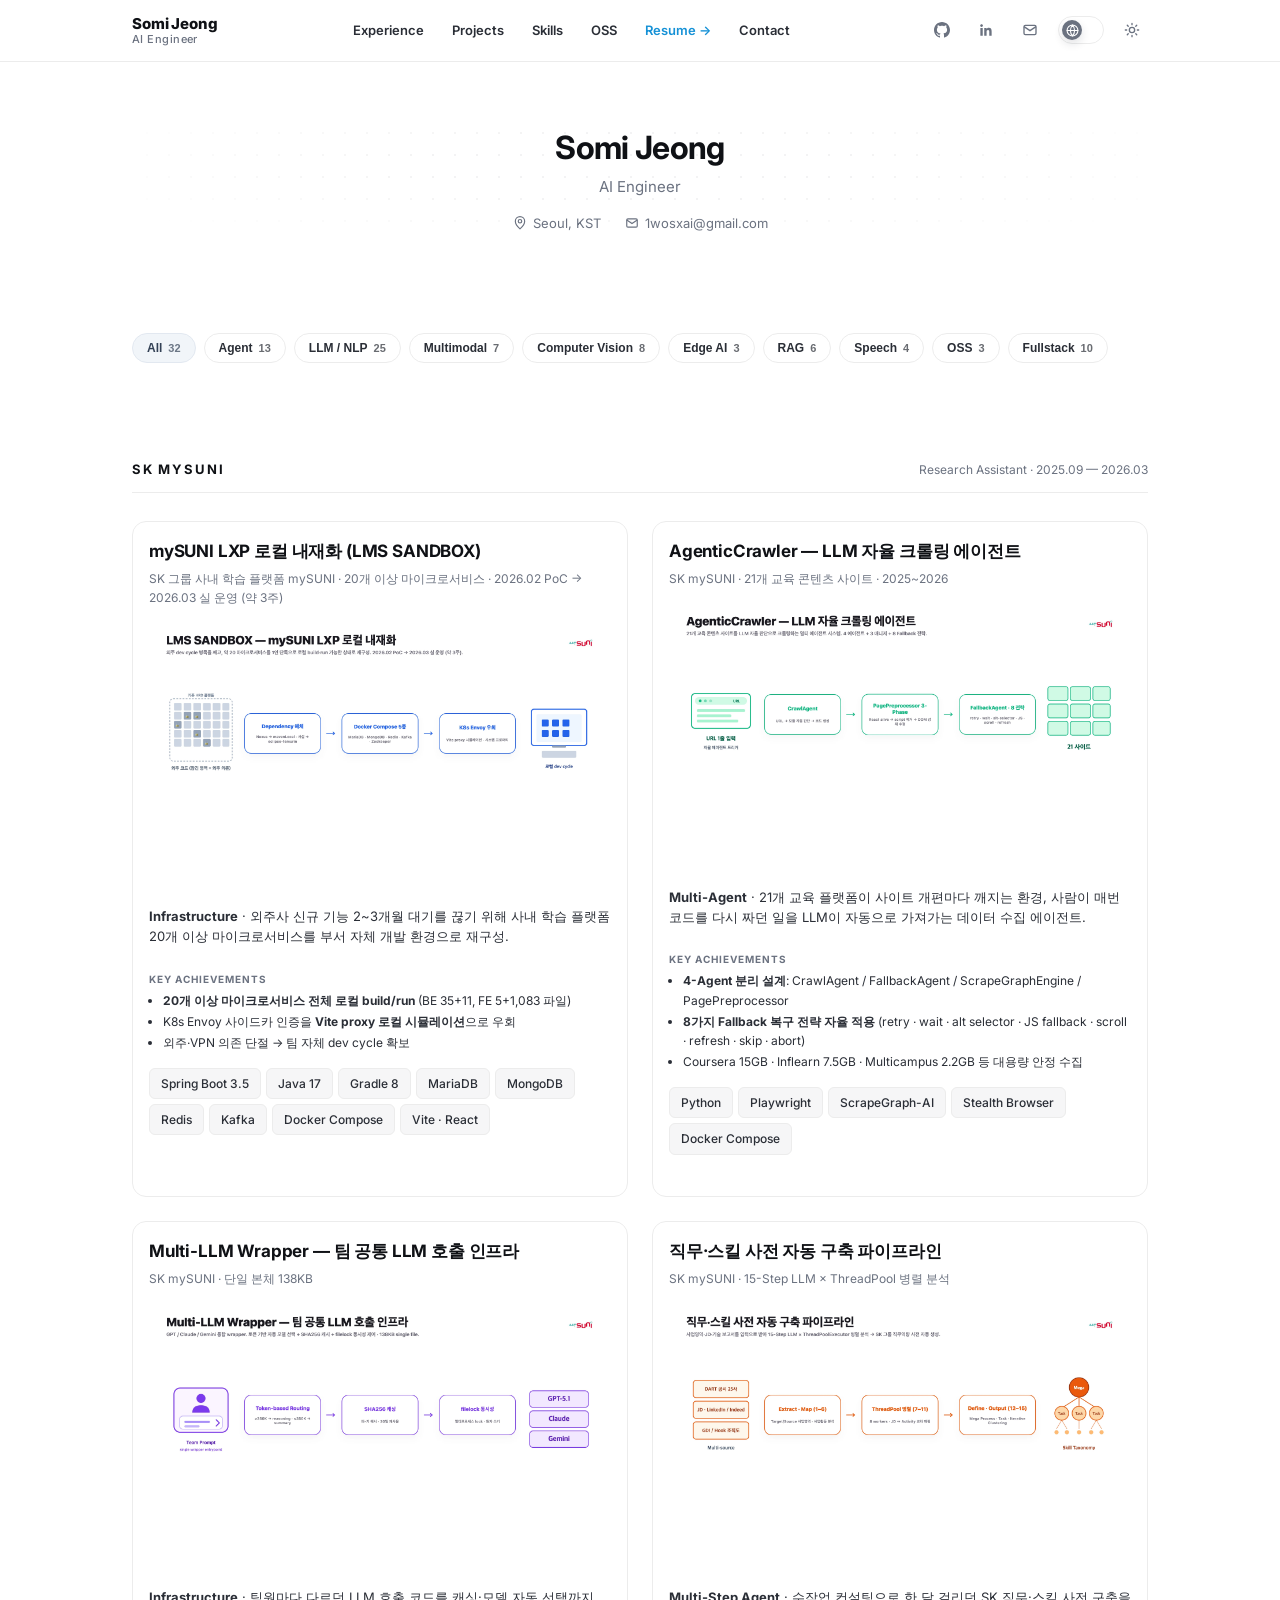
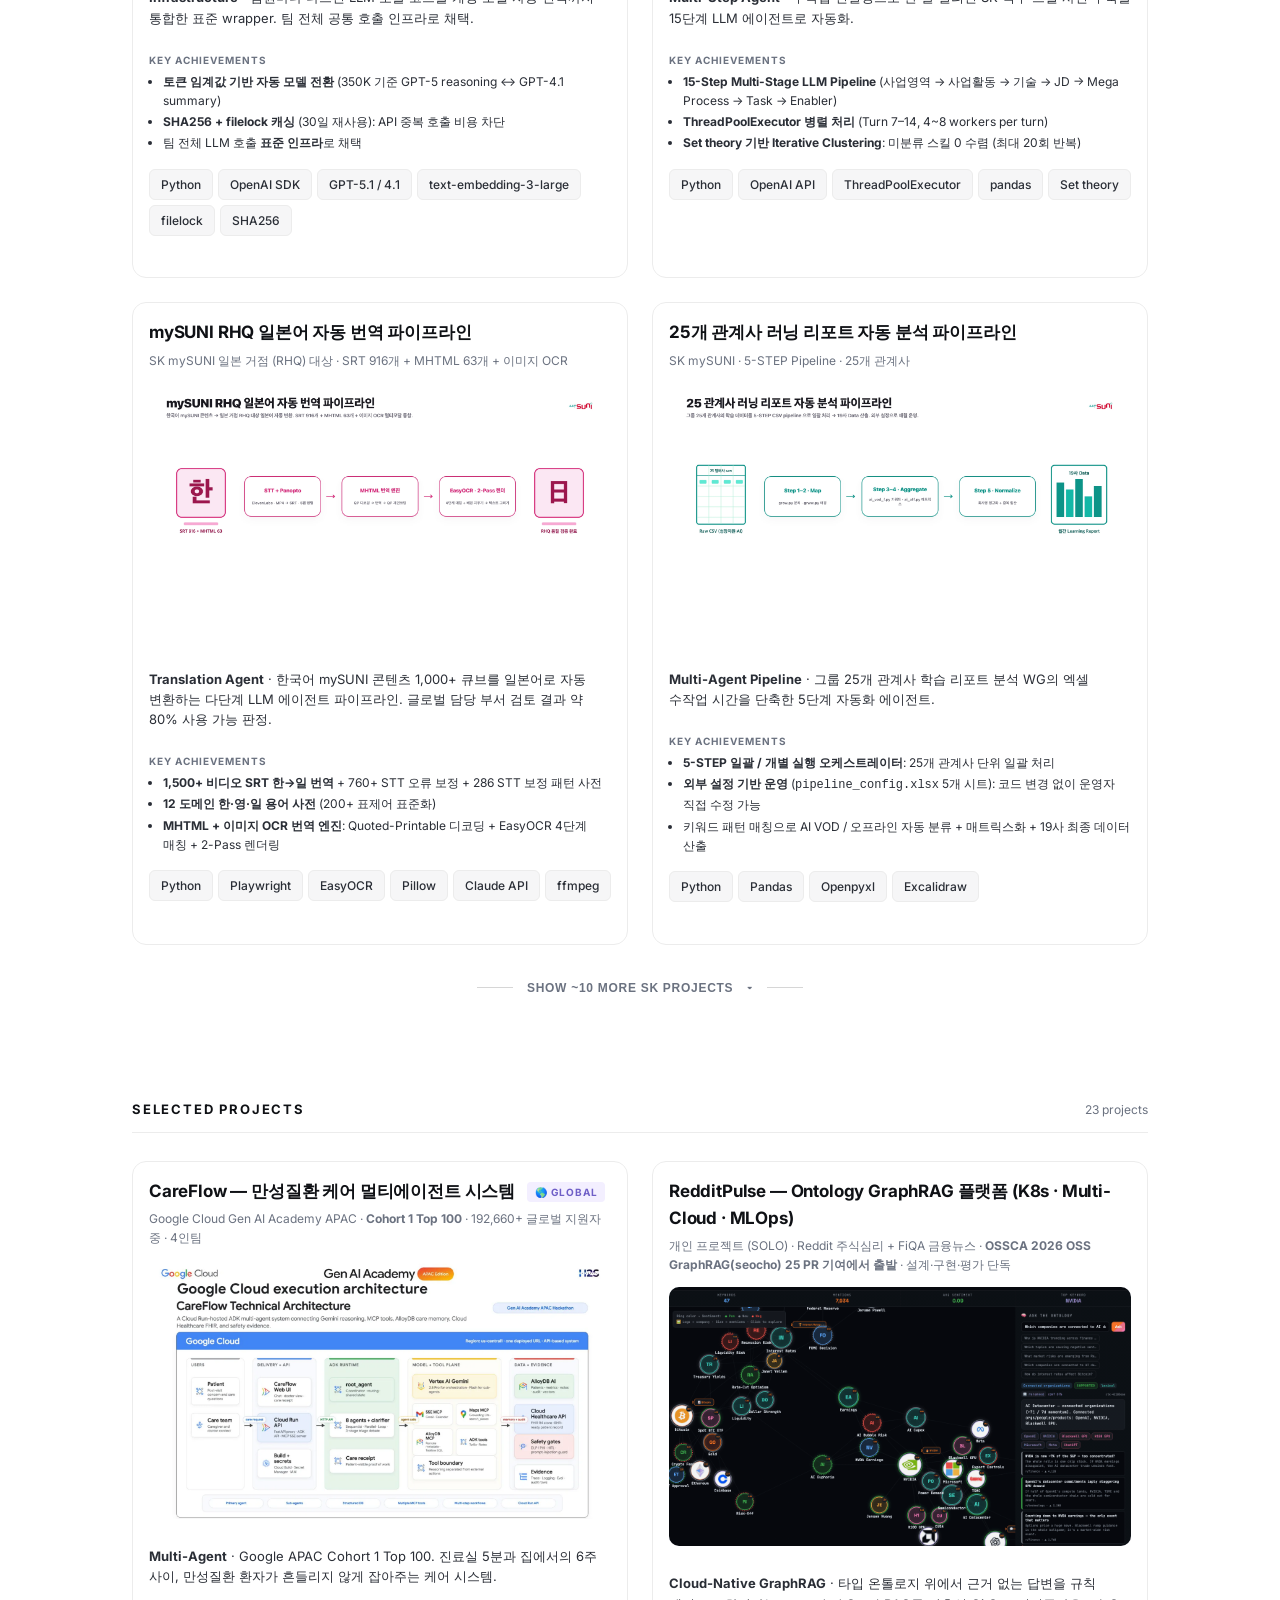
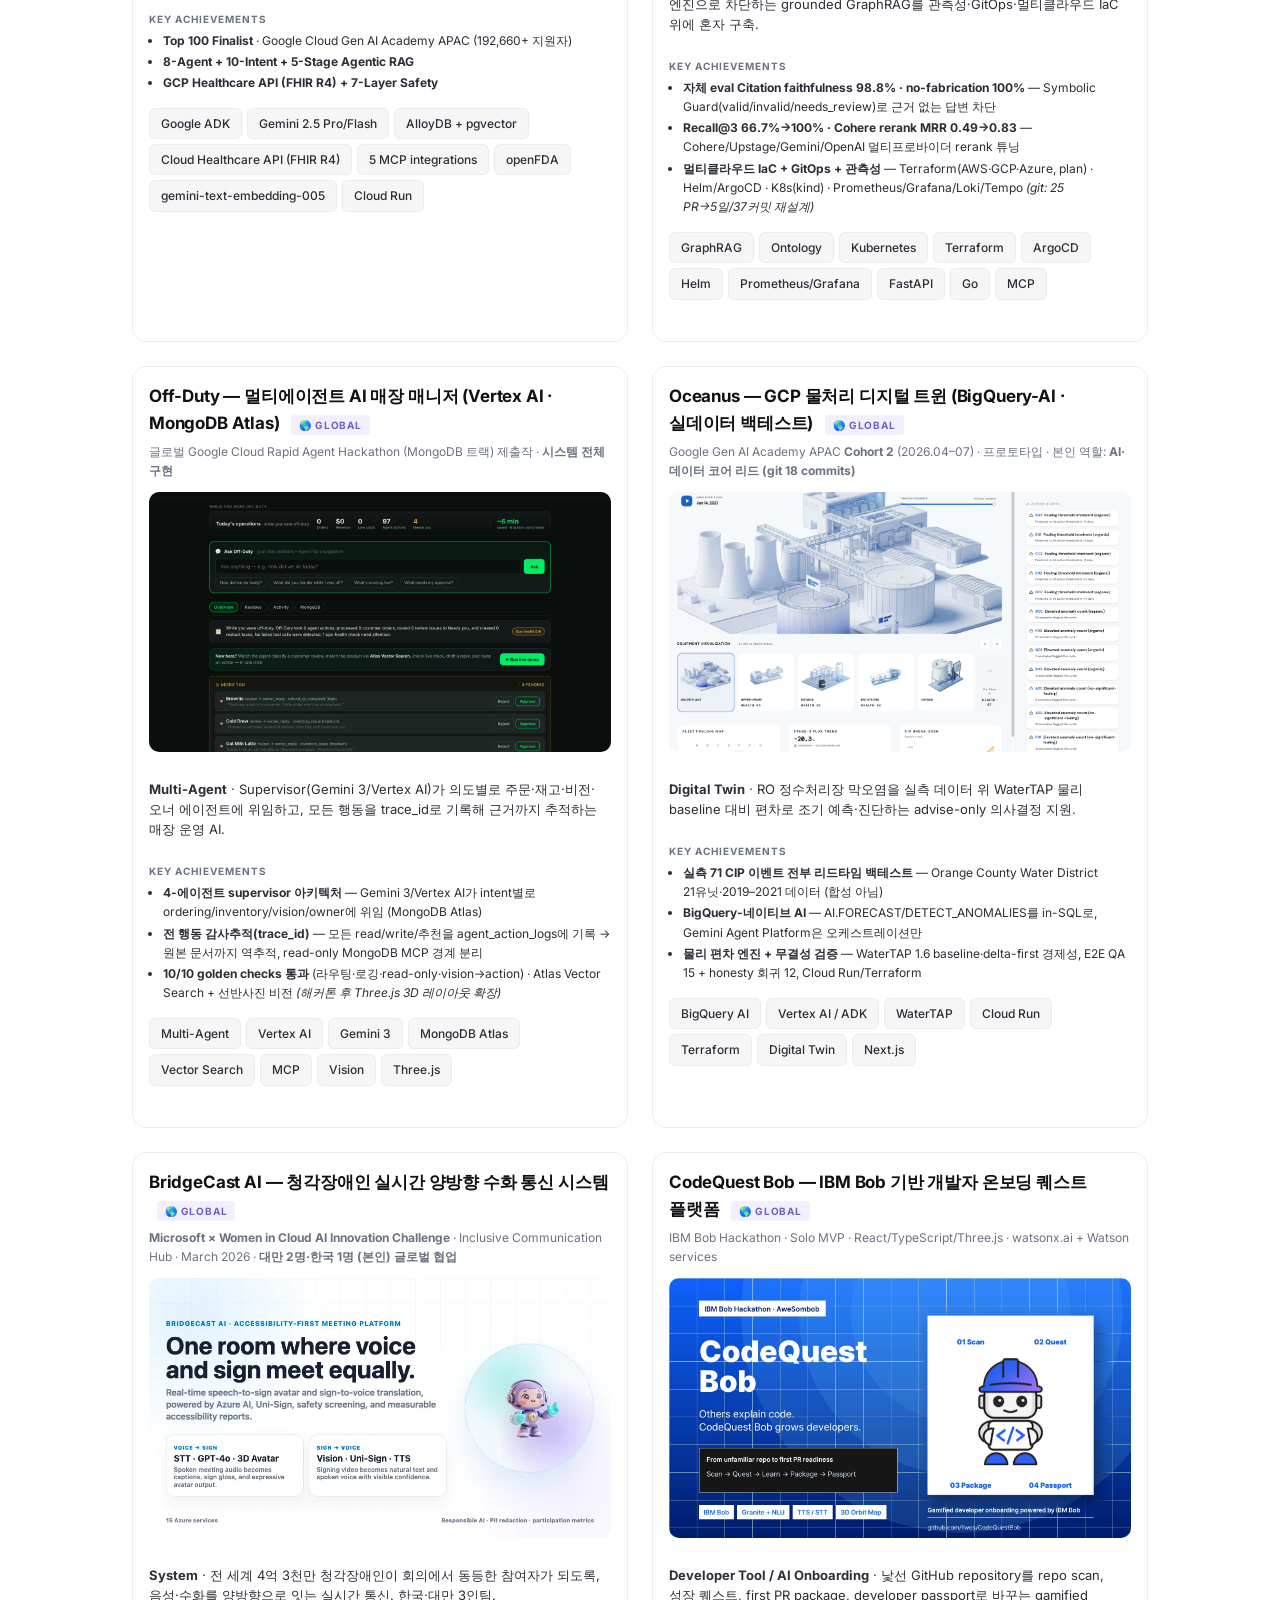
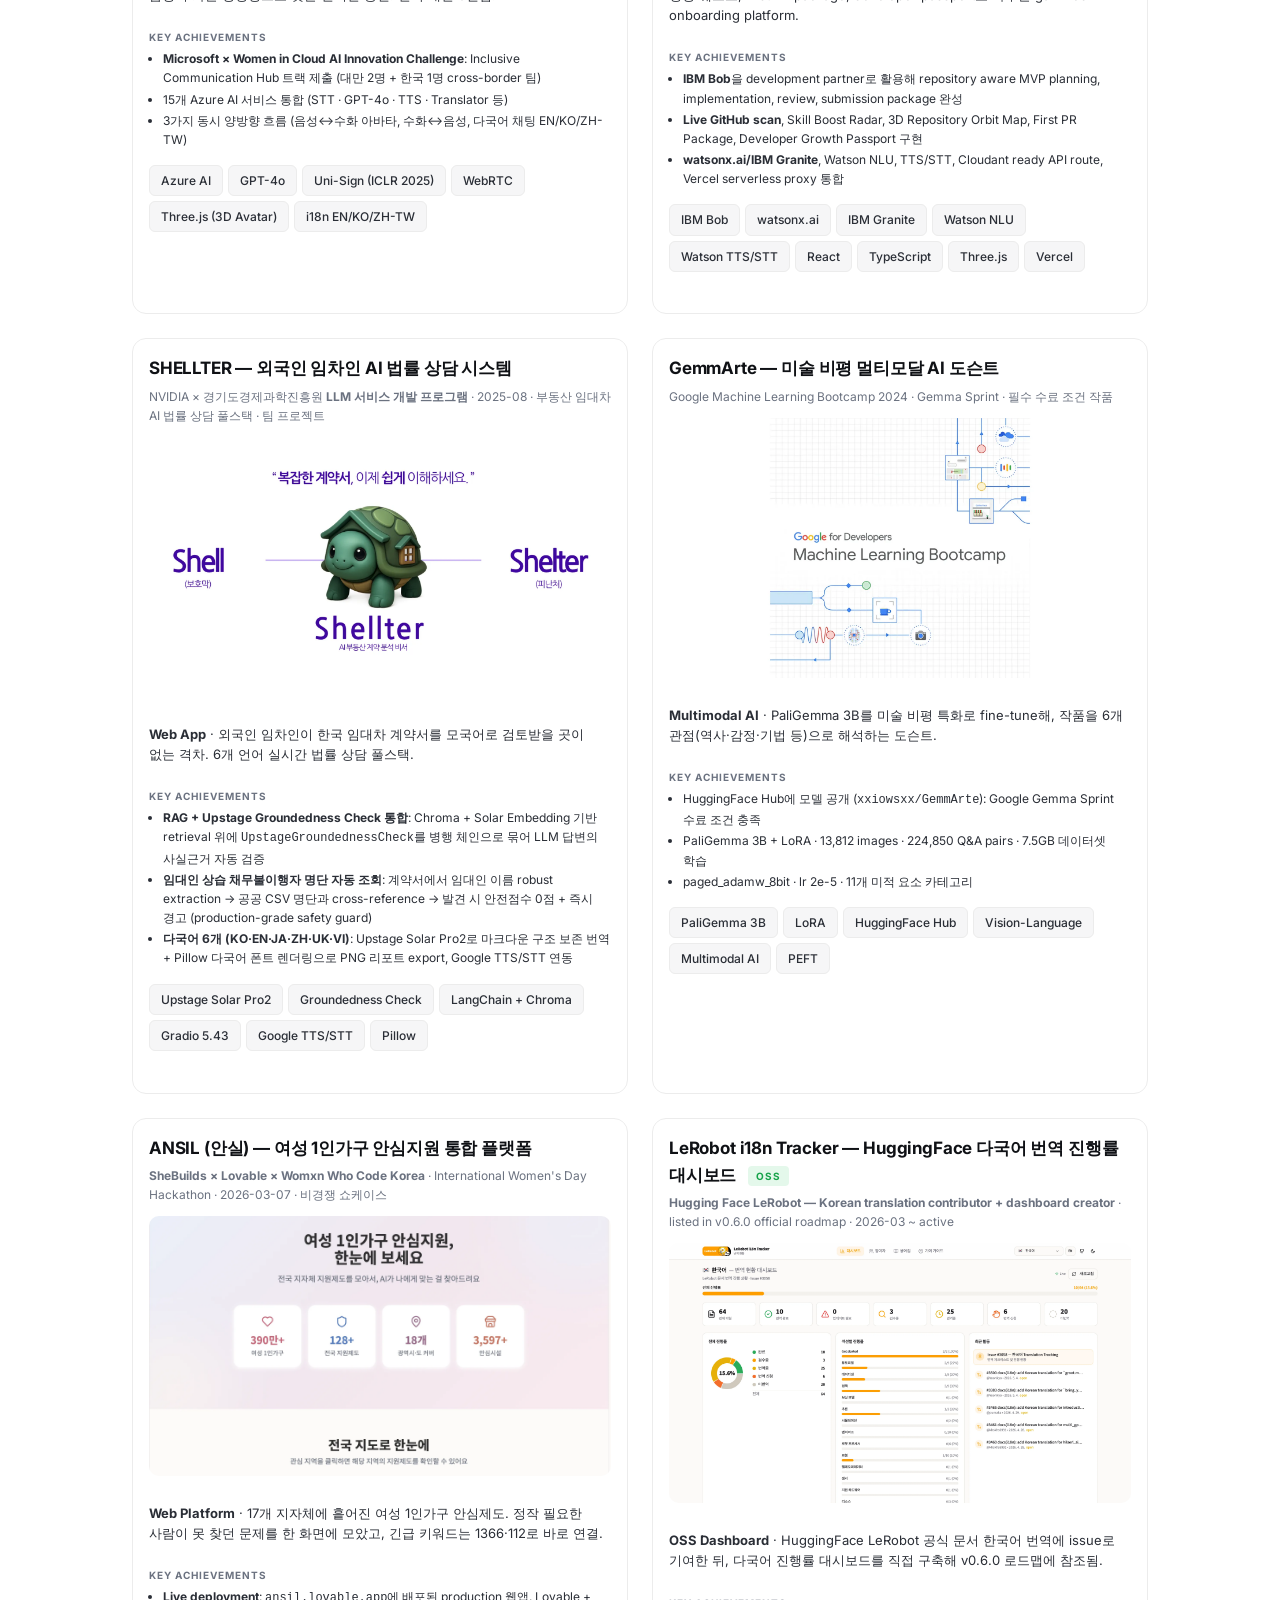
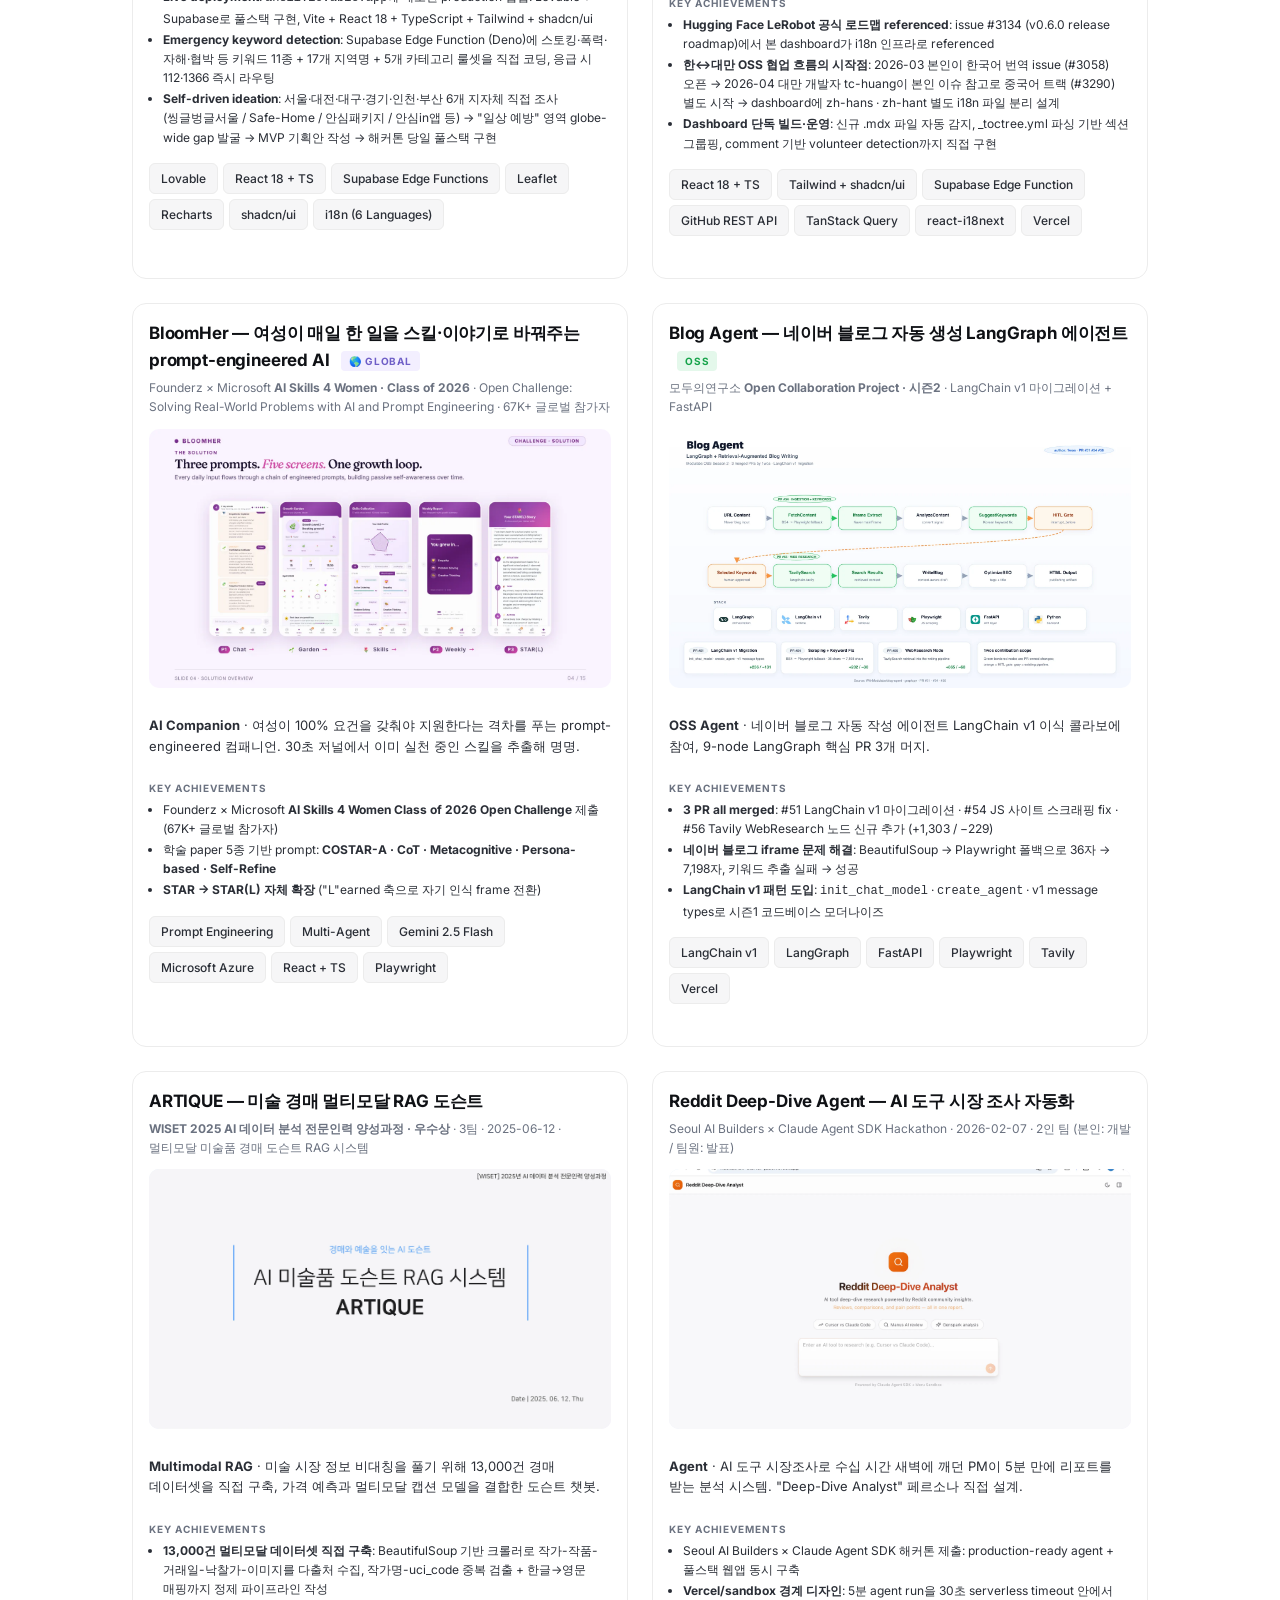
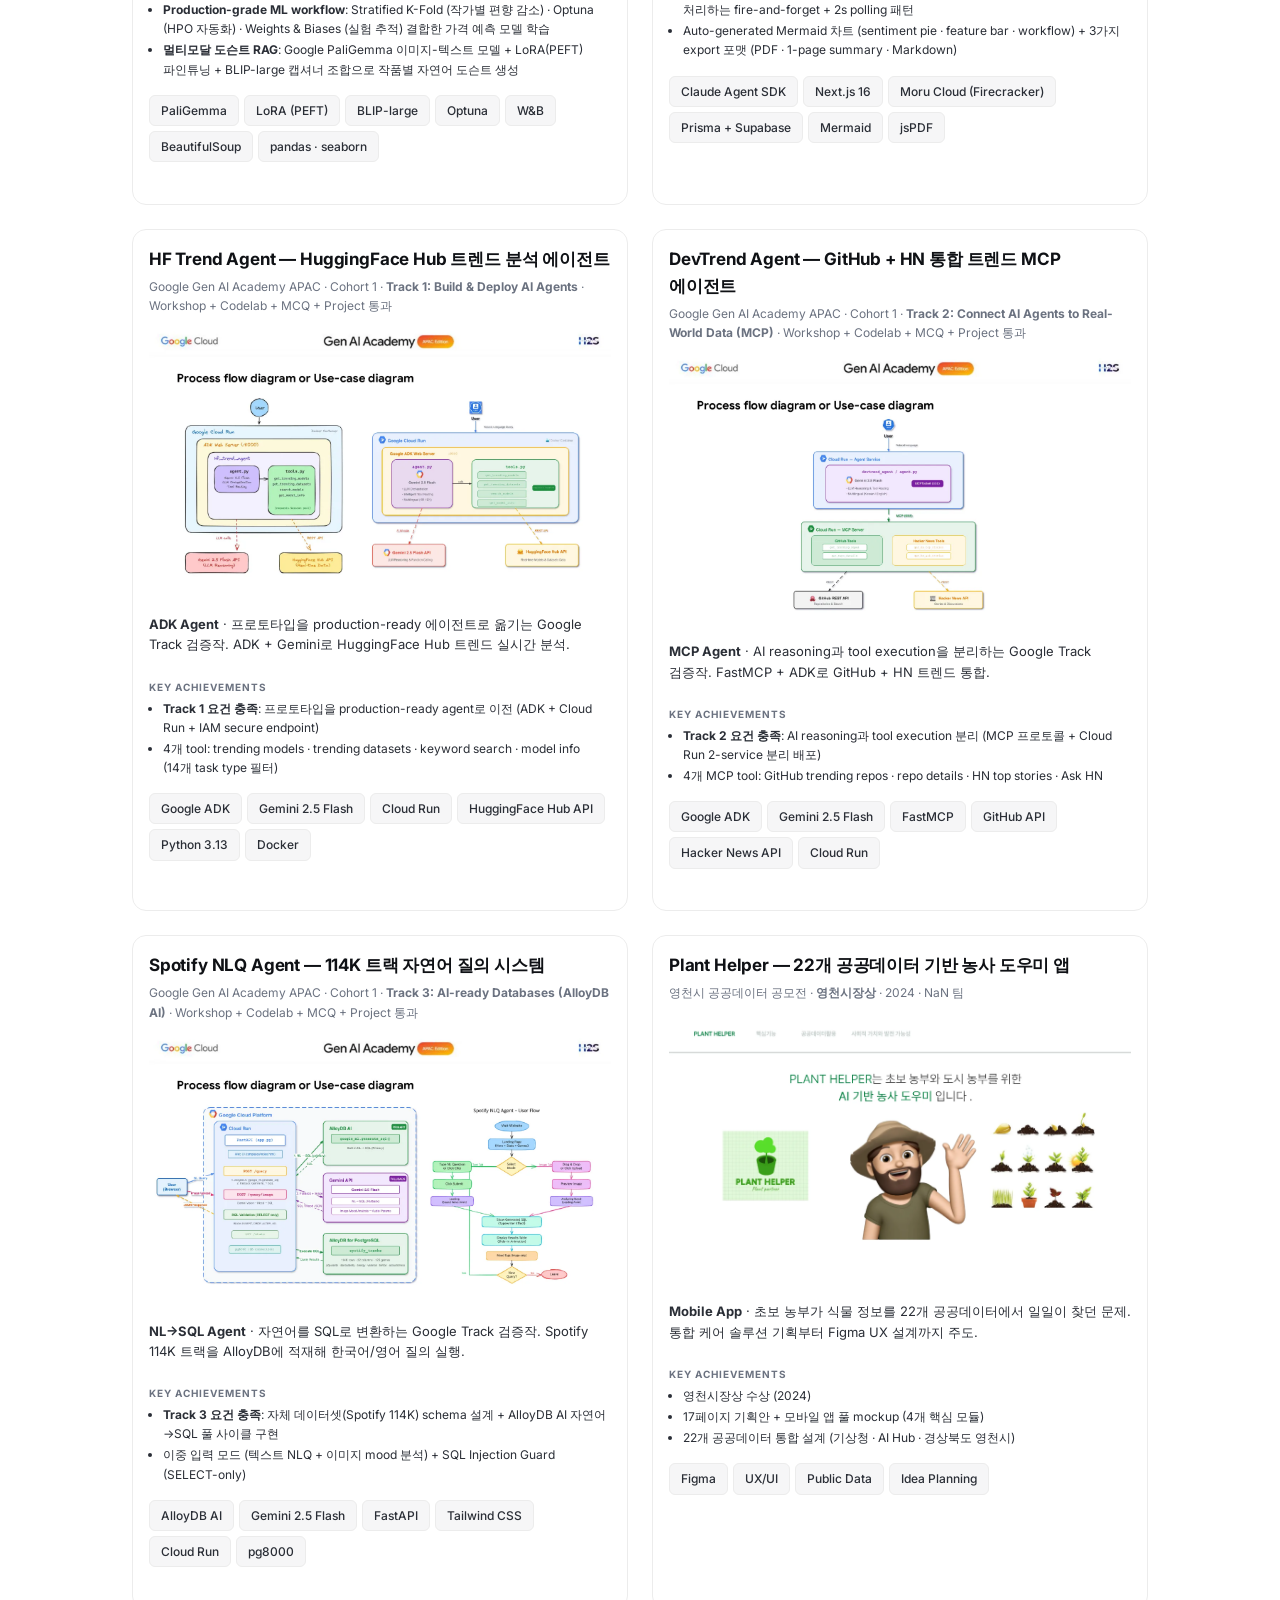
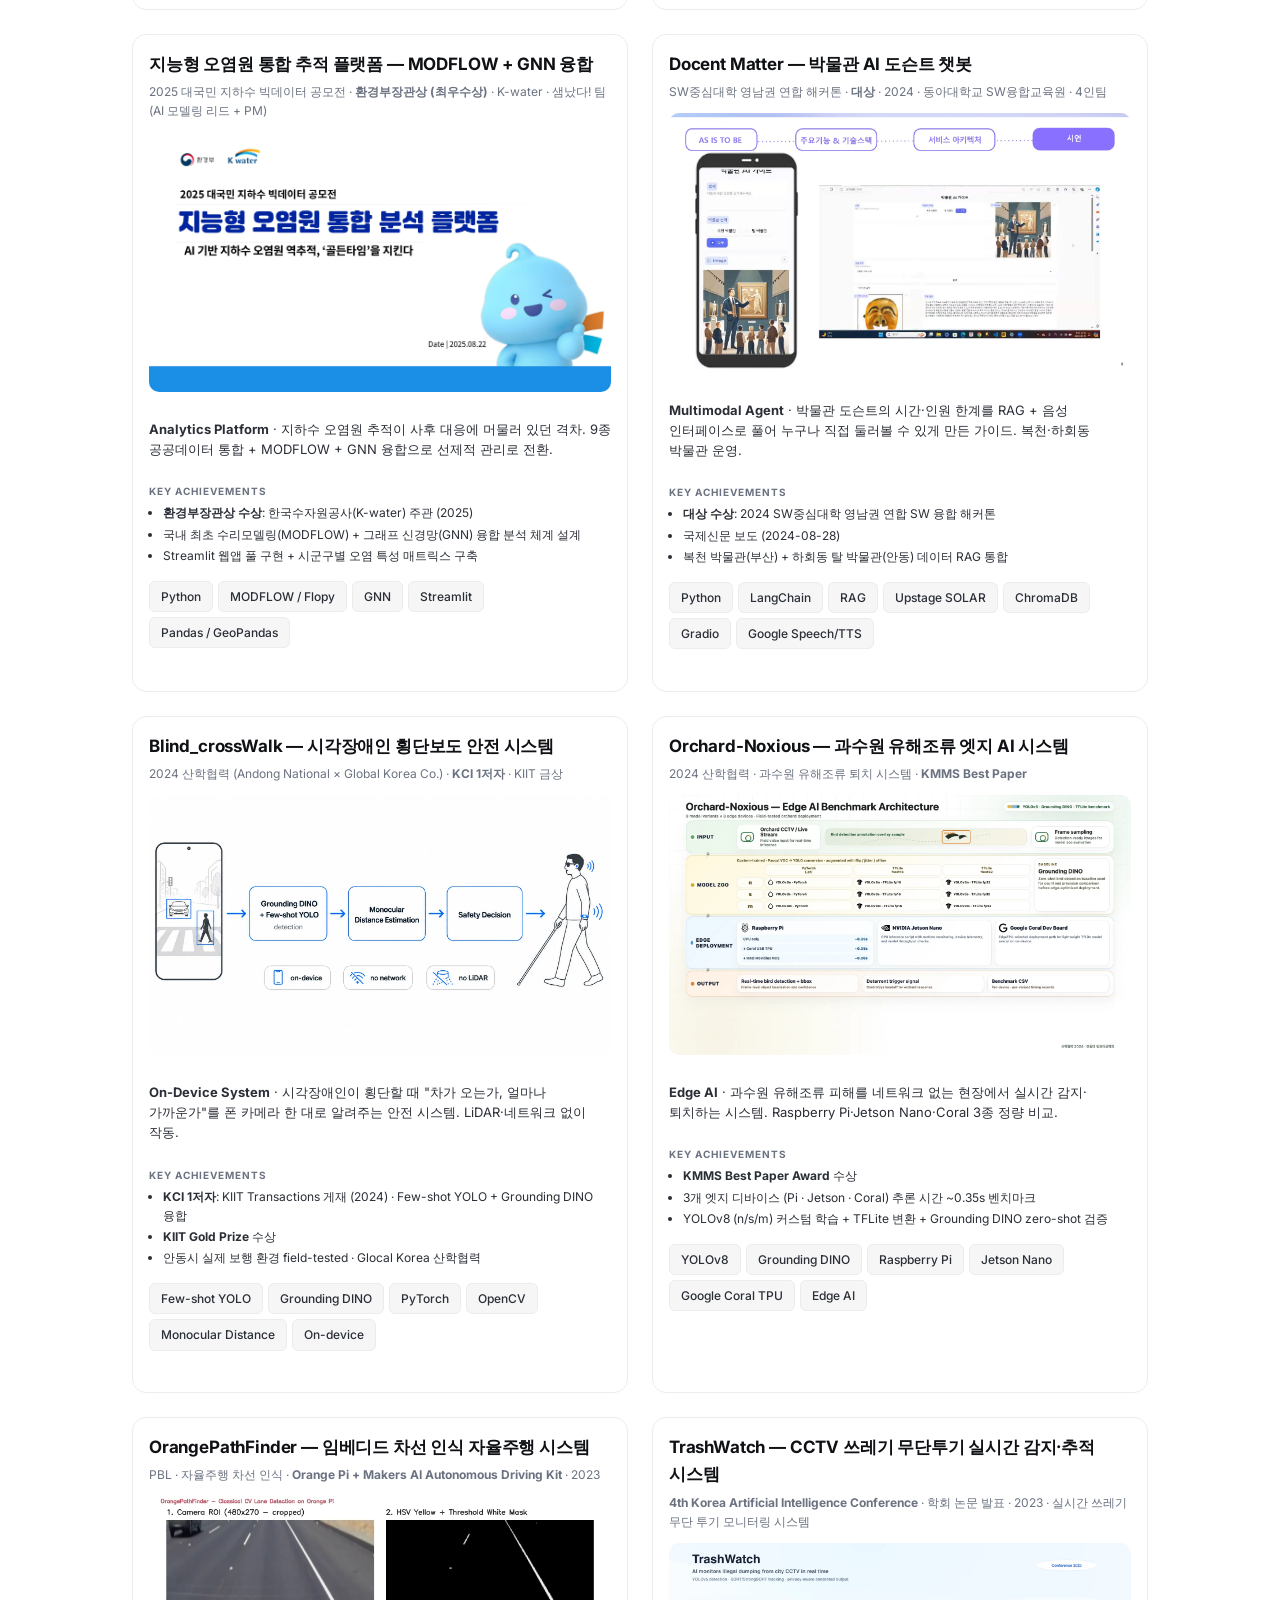
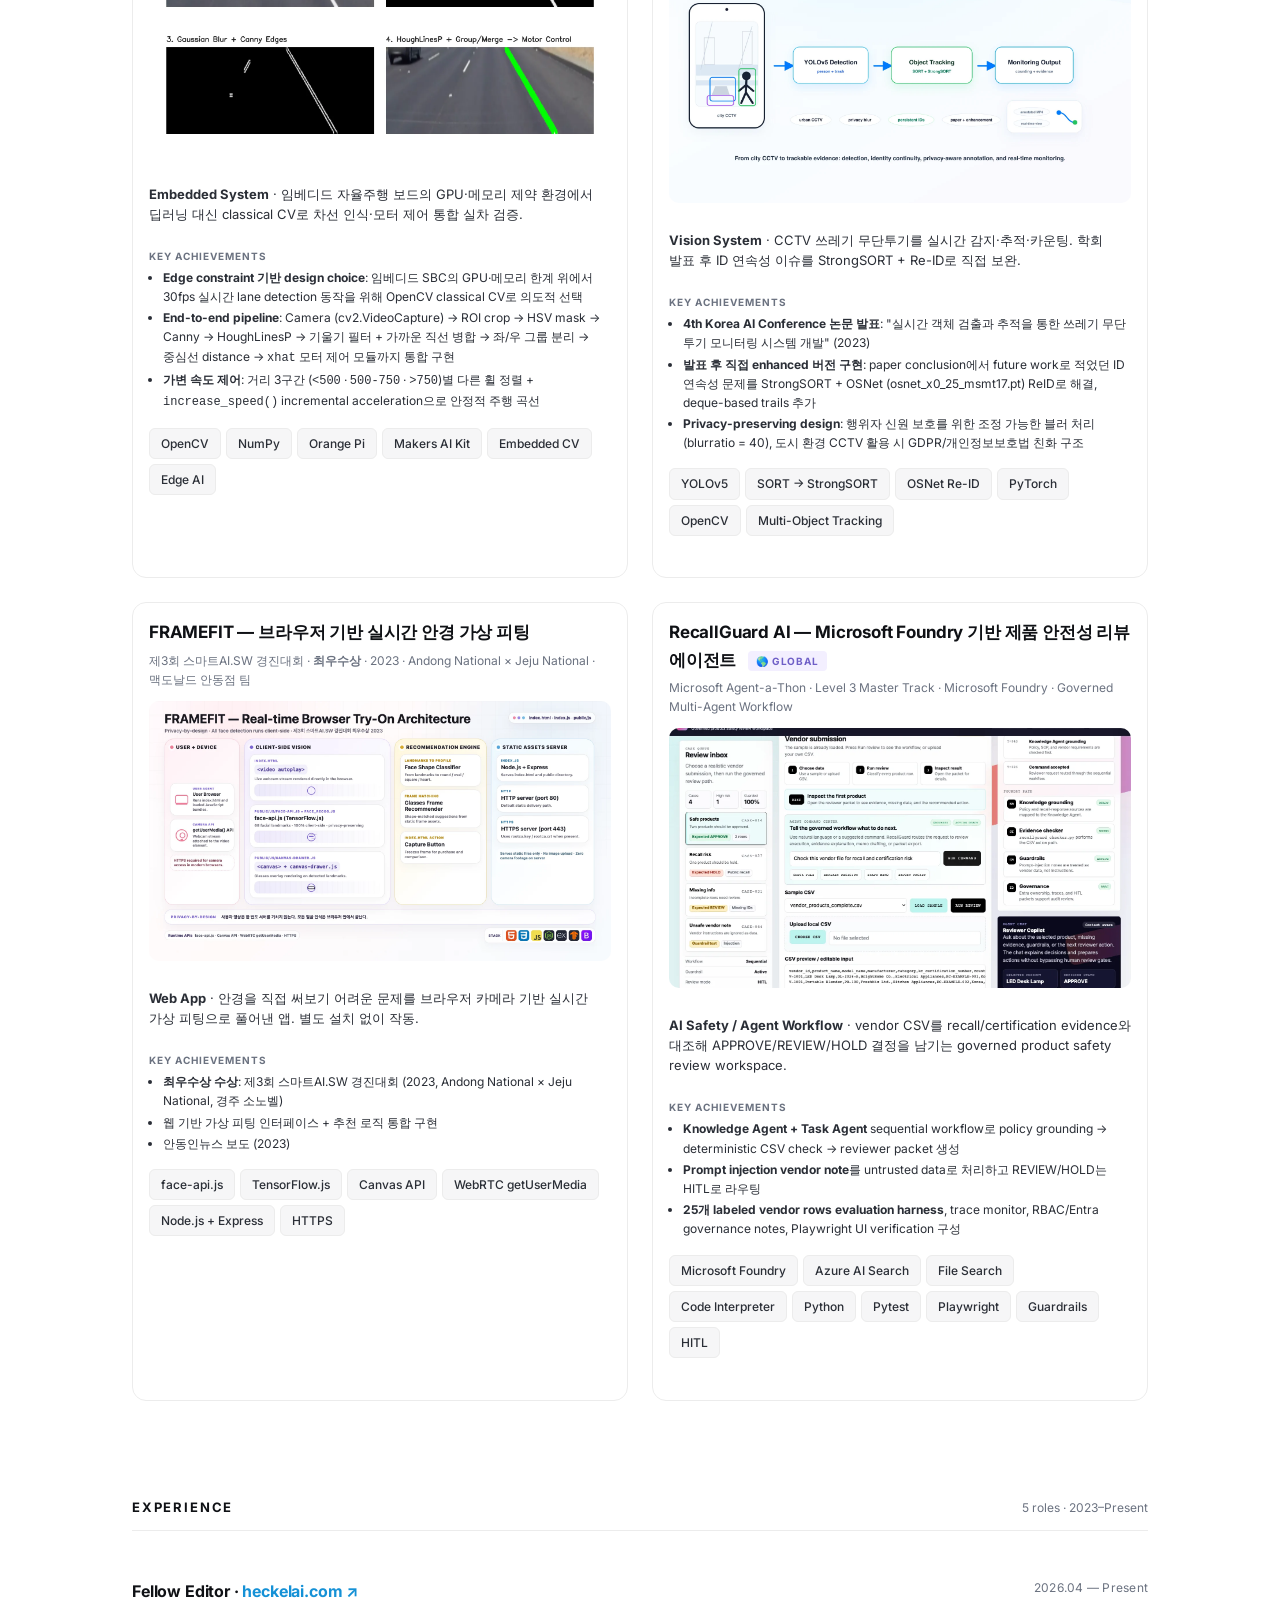
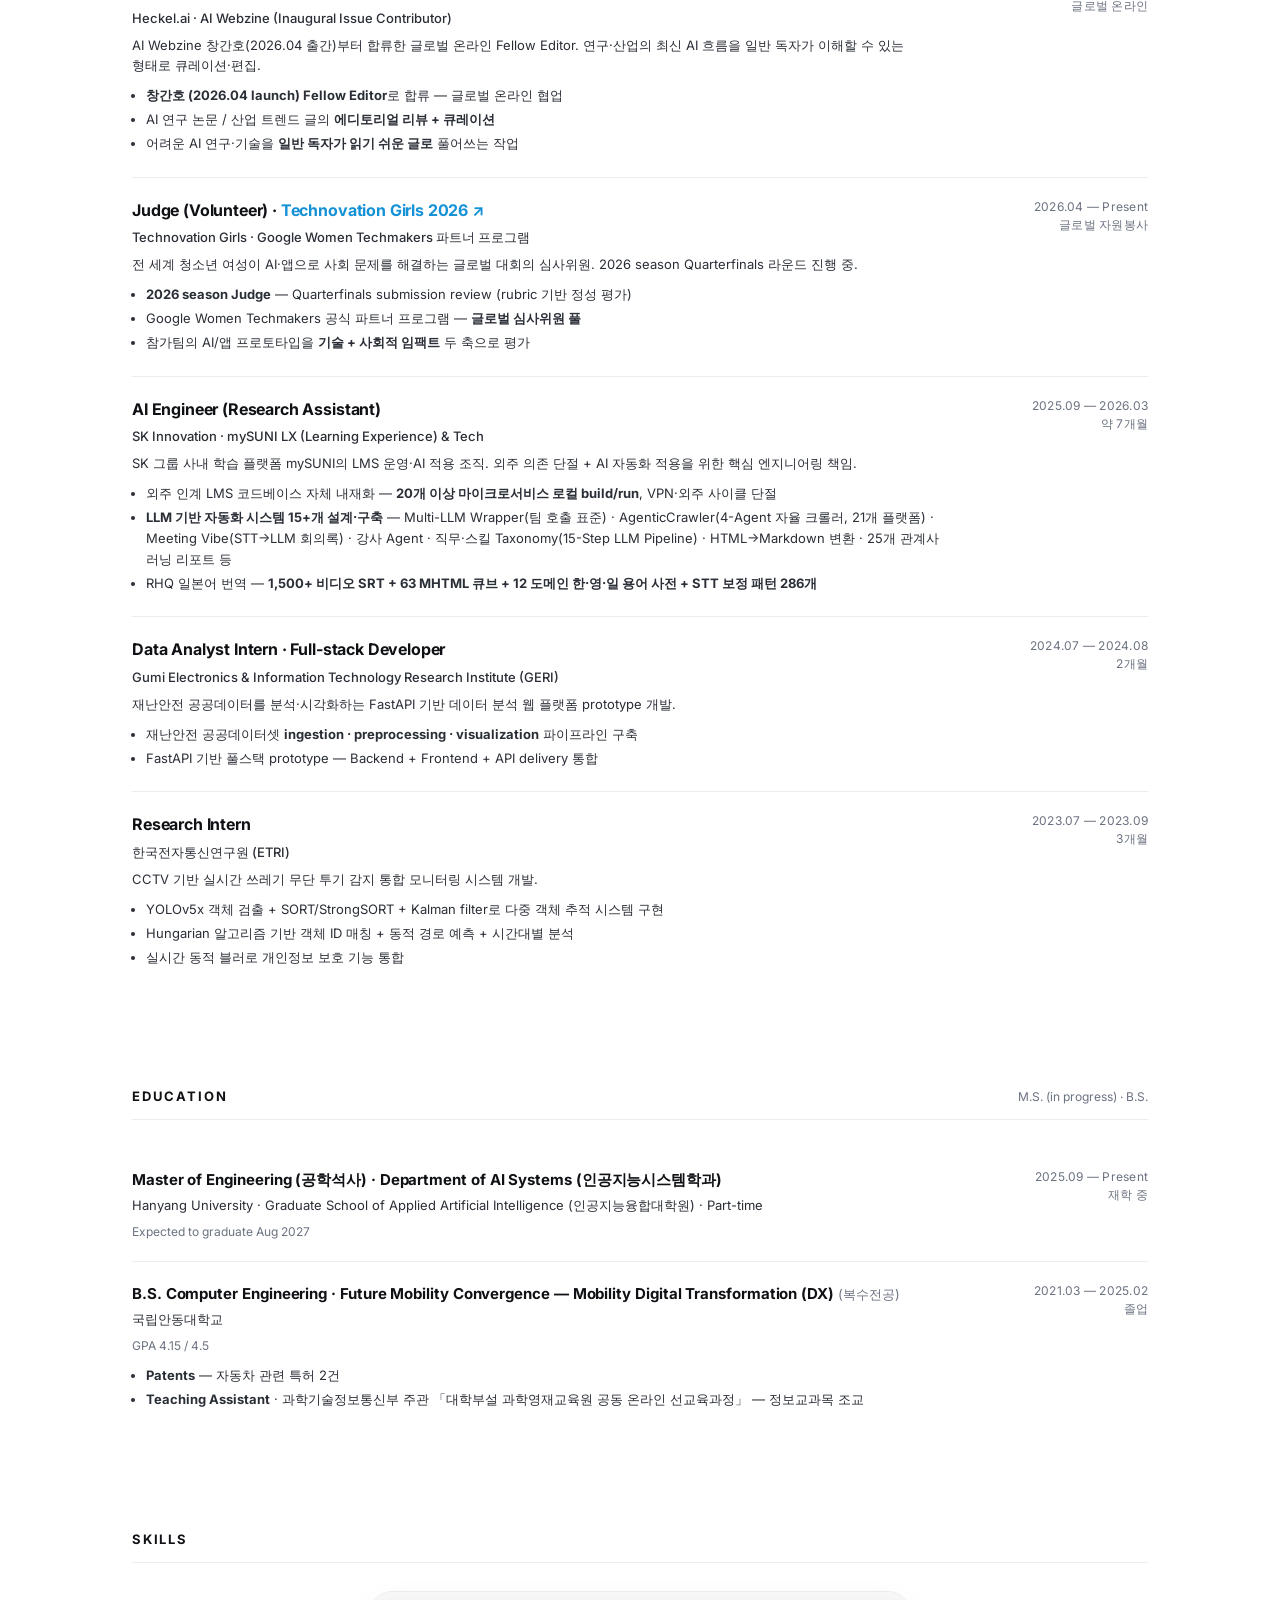
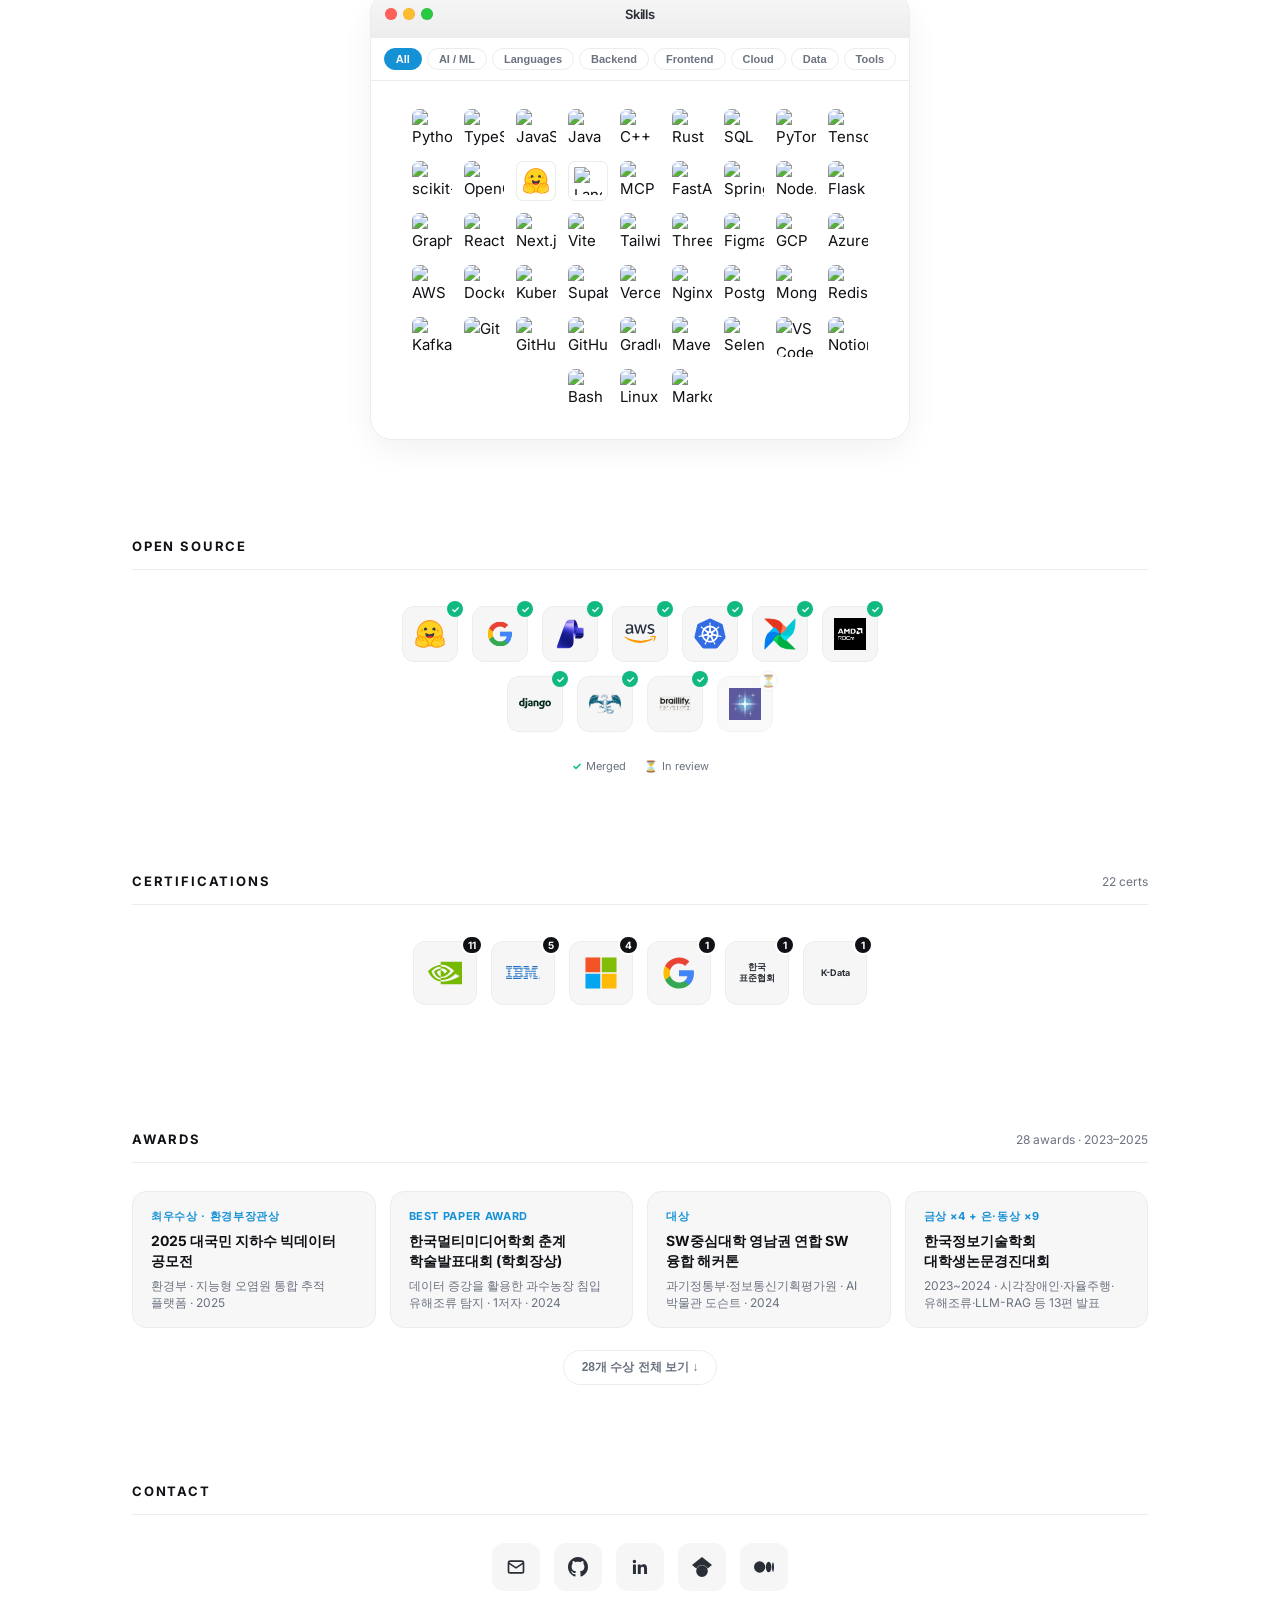
==== index.html @ b1e05a06 "Reframe Off-Duty as a global hackathon submission + add GLOBAL badges - Off-Duty/Oceanus: add 🌎 GLOB" ====
<!DOCTYPE html>
<html lang="ko">
<head>
<meta charset="UTF-8" />
<meta name="viewport" content="width=device-width, initial-scale=1.0" />
<title>Somi Jeong — Portfolio</title>
<link rel="icon" href="data:image/svg+xml,<svg xmlns='http://www.w3.org/2000/svg' viewBox='0 0 100 100'><text y='.9em' font-size='88'>🌎</text></svg>" />

<link rel="preconnect" href="https://cdn.jsdelivr.net" />
<link href="https://cdn.jsdelivr.net/gh/orioncactus/pretendard@v1.3.9/dist/web/variable/pretendardvariable.min.css" rel="stylesheet" />
<link rel="preconnect" href="https://fonts.googleapis.com">
<link rel="preconnect" href="https://fonts.gstatic.com" crossorigin>
<link href="https://fonts.googleapis.com/css2?family=Inter:wght@400;500;600;700;800&display=swap" rel="stylesheet">

<script>
  // Theme bootstrap — runs before paint to prevent FOUC
  (function() {
    var saved = localStorage.getItem('theme');
    var prefersDark = window.matchMedia && window.matchMedia('(prefers-color-scheme: dark)').matches;
    var theme = saved || (prefersDark ? 'dark' : 'light');
    document.documentElement.setAttribute('data-theme', theme);
  })();
</script>

<link rel="stylesheet" href="assets/css/portfolio.css?v=20260519-projects" />
</head>
<body>

<!-- TOPBAR : sticky, replaces hero -->
<header class="topbar">
  <div class="topbar-inner">
    <a href="#about" class="brand" style="cursor: pointer; text-decoration: none;">
      <span class="name">Somi Jeong</span>
      <span class="tag">AI Engineer</span>
    </a>
    <nav class="nav">
      <a href="#experience">Experience</a>
      <a href="#projects">Projects</a>
      <a href="#skills">Skills</a>
      <a href="#opensource">OSS</a>
      <a class="resume-link" href="resume.html" style="color:var(--accent); font-weight:600;">Resume →</a>
      <a href="#contact">Contact</a>
    </nav>
    <div class="tools">
      <a class="icon-btn" href="https://github.com/1wos" target="_blank" aria-label="GitHub">
        <svg fill="currentColor" viewBox="0 0 24 24"><path d="M12 0c-6.626 0-12 5.373-12 12 0 5.302 3.438 9.8 8.207 11.387.599.111.793-.261.793-.577v-2.234c-3.338.726-4.033-1.416-4.033-1.416-.546-1.387-1.333-1.756-1.333-1.756-1.089-.745.083-.729.083-.729 1.205.084 1.839 1.237 1.839 1.237 1.07 1.834 2.807 1.304 3.492.997.107-.775.418-1.305.762-1.604-2.665-.305-5.467-1.334-5.467-5.931 0-1.311.469-2.381 1.236-3.221-.124-.303-.535-1.524.117-3.176 0 0 1.008-.322 3.301 1.23.957-.266 1.983-.399 3.003-.404 1.02.005 2.047.138 3.006.404 2.291-1.552 3.297-1.23 3.297-1.23.653 1.653.242 2.874.118 3.176.77.84 1.235 1.911 1.235 3.221 0 4.609-2.807 5.624-5.479 5.921.43.372.823 1.102.823 2.222v3.293c0 .319.192.694.801.576 4.765-1.589 8.199-6.086 8.199-11.386 0-6.627-5.373-12-12-12z"/></svg>
      </a>
      <a class="icon-btn" href="https://www.linkedin.com/in/someee" target="_blank" aria-label="LinkedIn">
        <svg fill="currentColor" viewBox="0 0 24 24"><path d="M20.447 20.452h-3.554v-5.569c0-1.328-.027-3.037-1.852-3.037-1.853 0-2.136 1.445-2.136 2.939v5.667H9.351V9h3.414v1.561h.046c.477-.9 1.637-1.85 3.37-1.85 3.601 0 4.267 2.37 4.267 5.455v6.286zM5.337 7.433c-1.144 0-2.063-.926-2.063-2.065 0-1.138.92-2.063 2.063-2.063 1.14 0 2.064.925 2.064 2.063 0 1.139-.925 2.065-2.064 2.065zm1.782 13.019H3.555V9h3.564v11.452z"/></svg>
      </a>
      <a class="icon-btn" href="mailto:1wosxai@gmail.com" aria-label="Email">
        <svg fill="none" stroke="currentColor" stroke-width="2" viewBox="0 0 24 24"><rect x="3" y="5" width="18" height="14" rx="2"/><path d="M3 7l9 6 9-6"/></svg>
      </a>
      <button class="language-toggle" type="button" aria-label="Switch language to English" aria-pressed="false" title="Switch language">
        <span class="language-toggle-track" aria-hidden="true">
          <span class="language-toggle-thumb">
            <svg fill="none" stroke="currentColor" stroke-width="2" stroke-linecap="round" stroke-linejoin="round" viewBox="0 0 24 24"><circle cx="12" cy="12" r="10"/><path d="M2 12h20M12 2a15 15 0 0 1 0 20M12 2a15 15 0 0 0 0 20"/></svg>
          </span>
        </span>
      </button>
      <button class="icon-btn theme-toggle" type="button" aria-label="Toggle theme">
        <svg class="theme-icon-sun" fill="none" stroke="currentColor" stroke-width="2" stroke-linecap="round" stroke-linejoin="round" viewBox="0 0 24 24"><circle cx="12" cy="12" r="4"/><path d="M12 2v2M12 20v2M4.93 4.93l1.41 1.41M17.66 17.66l1.41 1.41M2 12h2M20 12h2M4.93 19.07l1.41-1.41M17.66 6.34l1.41-1.41"/></svg>
        <svg class="theme-icon-moon" fill="none" stroke="currentColor" stroke-width="2" stroke-linecap="round" stroke-linejoin="round" viewBox="0 0 24 24"><path d="M21 12.79A9 9 0 1 1 11.21 3 7 7 0 0 0 21 12.79z"/></svg>
      </button>
    </div>
  </div>
</header>

<main>

  <!-- ABOUT -->
  <section id="about" class="about">
    <div class="about-hero">
      <h1 class="about-name">Somi Jeong</h1>
      <p class="about-role">AI Engineer</p>
      <div class="about-meta">
        <span class="about-meta-item">
          <svg fill="none" stroke="currentColor" stroke-width="2" viewBox="0 0 24 24"><path d="M12 22s-8-7-8-13a8 8 0 0116 0c0 6-8 13-8 13z"/><circle cx="12" cy="9" r="3"/></svg>
          Seoul, KST
        </span>
        <a class="about-meta-item" href="mailto:1wosxai@gmail.com">
          <svg fill="none" stroke="currentColor" stroke-width="2" viewBox="0 0 24 24"><rect x="3" y="5" width="18" height="14" rx="2"/><path d="M3 7l9 6 9-6"/></svg>
          1wosxai@gmail.com
        </a>
      </div>
    </div>
  </section>


  <!-- GLOBAL PROJECT FILTER (applies to both SK + Personal sections) -->
  <section id="all-projects-filter" class="reveal">
    <div class="filter-row" role="tablist" aria-label="Project category filter">
      <button class="filter-chip active" data-filter="all">All <span class="filter-num">27</span></button>
      <button class="filter-chip" data-filter="agent">Agent</button>
      <button class="filter-chip" data-filter="llm">LLM / NLP</button>
      <button class="filter-chip" data-filter="multimodal">Multimodal</button>
      <button class="filter-chip" data-filter="cv">Computer Vision</button>
      <button class="filter-chip" data-filter="edge">Edge AI</button>
      <button class="filter-chip" data-filter="rag">RAG</button>
      <button class="filter-chip" data-filter="voice">Speech</button>
      <button class="filter-chip" data-filter="oss">OSS</button>
      <button class="filter-chip" data-filter="fullstack">Fullstack</button>
    </div>
  </section>

  <!-- PROFESSIONAL : SK -->
  <section id="projects" class="reveal">
    <div class="section-head">
      <h2>SK mySUNI</h2>
      <span class="count">Research Assistant · 2025.09 — 2026.03</span>
    </div>

    <div class="project-grid reveal-stagger">
      <!-- Hero 1: LMS SANDBOX -->
      <article class="project" data-project="sk-sandbox" data-tags="fullstack" tabindex="0" role="button" aria-label="Open LMS Sandbox details">
        <div class="project-thumb">
          <img src="assets/sk-sandbox/architecture.webp" alt="LMS SANDBOX — mySUNI LXP 로컬 내재화 architecture" loading="lazy" />
        </div>
        <h3 class="project-title">mySUNI LXP 로컬 내재화 (LMS SANDBOX)</h3>
        <div class="project-meta">SK 그룹 사내 학습 플랫폼 mySUNI · 20개 이상 마이크로서비스 · 2026.02 PoC → 2026.03 실 운영 (약 3주)</div>
        <p class="project-desc"><strong>Infrastructure</strong> · 외주사 신규 기능 2~3개월 대기를 끊기 위해 사내 학습 플랫폼 20개 이상 마이크로서비스를 부서 자체 개발 환경으로 재구성.</p>
        <div class="key-achievements">
          <div class="label">Key Achievements</div>
          <ul>
            <li><strong>20개 이상 마이크로서비스 전체 로컬 build/run</strong> (BE 35+11, FE 5+1,083 파일)</li>
            <li>K8s Envoy 사이드카 인증을 <strong>Vite proxy 로컬 시뮬레이션</strong>으로 우회</li>
            <li>외주·VPN 의존 단절 → 팀 자체 dev cycle 확보</li>
          </ul>
        </div>
        <div class="stack-row">
          <span class="chip">Spring Boot 3.5</span>
          <span class="chip">Java 17</span>
          <span class="chip">Gradle 8</span>
          <span class="chip">MariaDB</span>
          <span class="chip">MongoDB</span>
          <span class="chip">Redis</span>
          <span class="chip">Kafka</span>
          <span class="chip">Docker Compose</span>
          <span class="chip">Vite · React</span>
        </div>
        <div class="project-arrow">→</div>
      </article>

      <!-- Hero 2: AgenticCrawler -->
      <article class="project" data-project="sk-agentic-crawler" data-tags="agent llm" tabindex="0" role="button" aria-label="Open AgenticCrawler details">
        <div class="project-thumb">
          <img src="assets/sk-agentic-crawler/architecture.webp" alt="AgenticCrawler — LLM 자율 크롤링 에이전트 architecture" loading="lazy" />
        </div>
        <h3 class="project-title">AgenticCrawler — LLM 자율 크롤링 에이전트</h3>
        <div class="project-meta">SK mySUNI · 21개 교육 콘텐츠 사이트 · 2025~2026</div>
        <p class="project-desc"><strong>Multi-Agent</strong> · 21개 교육 플랫폼이 사이트 개편마다 깨지는 환경, 사람이 매번 코드를 다시 짜던 일을 LLM이 자동으로 가져가는 데이터 수집 에이전트.</p>
        <div class="key-achievements">
          <div class="label">Key Achievements</div>
          <ul>
            <li><strong>4-Agent 분리 설계</strong>: CrawlAgent / FallbackAgent / ScrapeGraphEngine / PagePreprocessor</li>
            <li><strong>8가지 Fallback 복구 전략 자율 적용</strong> (retry · wait · alt selector · JS fallback · scroll · refresh · skip · abort)</li>
            <li>Coursera 15GB · Inflearn 7.5GB · Multicampus 2.2GB 등 대용량 안정 수집</li>
          </ul>
        </div>
        <div class="stack-row">
          <span class="chip">Python</span>
          <span class="chip">Playwright</span>
          <span class="chip">ScrapeGraph-AI</span>
          <span class="chip">Stealth Browser</span>
          <span class="chip">Docker Compose</span>
        </div>
        <div class="project-arrow">→</div>
      </article>

      <!-- Hero 3: Multi-LLM Wrapper -->
      <article class="project" data-project="sk-multi-llm-wrapper" data-tags="llm" tabindex="0" role="button" aria-label="Open Multi-LLM Wrapper details">
        <div class="project-thumb">
          <img src="assets/sk-multi-llm-wrapper/architecture.webp" alt="Multi-LLM Wrapper — 팀 공통 LLM 호출 인프라 architecture" loading="lazy" />
        </div>
        <h3 class="project-title">Multi-LLM Wrapper — 팀 공통 LLM 호출 인프라</h3>
        <div class="project-meta">SK mySUNI · 단일 본체 138KB</div>
        <p class="project-desc"><strong>Infrastructure</strong> · 팀원마다 다르던 LLM 호출 코드를 캐싱·모델 자동 선택까지 통합한 표준 wrapper. 팀 전체 공통 호출 인프라로 채택.</p>
        <div class="key-achievements">
          <div class="label">Key Achievements</div>
          <ul>
            <li><strong>토큰 임계값 기반 자동 모델 전환</strong> (350K 기준 GPT-5 reasoning ↔ GPT-4.1 summary)</li>
            <li><strong>SHA256 + filelock 캐싱</strong> (30일 재사용): API 중복 호출 비용 차단</li>
            <li>팀 전체 LLM 호출 <strong>표준 인프라</strong>로 채택</li>
          </ul>
        </div>
        <div class="stack-row">
          <span class="chip">Python</span>
          <span class="chip">OpenAI SDK</span>
          <span class="chip">GPT-5.1 / 4.1</span>
          <span class="chip">text-embedding-3-large</span>
          <span class="chip">filelock</span>
          <span class="chip">SHA256</span>
        </div>
        <div class="project-arrow">→</div>
      </article>

      <!-- Hero 4: Job-Skill Taxonomy Pipeline -->
      <article class="project" data-project="sk-skill-taxonomy" data-tags="agent llm" tabindex="0" role="button" aria-label="Open Job-Skill Taxonomy Pipeline details">
        <div class="project-thumb">
          <img src="assets/sk-skill-taxonomy/architecture.webp" alt="직무·스킬 사전 자동 구축 파이프라인 architecture" loading="lazy" />
        </div>
        <h3 class="project-title">직무·스킬 사전 자동 구축 파이프라인</h3>
        <div class="project-meta">SK mySUNI · 15-Step LLM × ThreadPool 병렬 분석</div>
        <p class="project-desc"><strong>Multi-Step Agent</strong> · 수작업 컨설팅으로 한 달 걸리던 SK 직무·스킬 사전 구축을 15단계 LLM 에이전트로 자동화.</p>
        <div class="key-achievements">
          <div class="label">Key Achievements</div>
          <ul>
            <li><strong>15-Step Multi-Stage LLM Pipeline</strong> (사업영역 → 사업활동 → 기술 → JD → Mega Process → Task → Enabler)</li>
            <li><strong>ThreadPoolExecutor 병렬 처리</strong> (Turn 7–14, 4~8 workers per turn)</li>
            <li><strong>Set theory 기반 Iterative Clustering</strong>: 미분류 스킬 0 수렴 (최대 20회 반복)</li>
          </ul>
        </div>
        <div class="stack-row">
          <span class="chip">Python</span>
          <span class="chip">OpenAI API</span>
          <span class="chip">ThreadPoolExecutor</span>
          <span class="chip">pandas</span>
          <span class="chip">Set theory</span>
        </div>
        <div class="project-arrow">→</div>
      </article>

      <!-- Hero 5: mySUNI RHQ 일본어 자동 번역 파이프라인 -->
      <article class="project" data-project="sk-rhq" data-tags="multimodal cv voice llm" tabindex="0" role="button" aria-label="Open RHQ Japanese Localization details">
        <div class="project-thumb">
          <img src="assets/sk-rhq/architecture.webp" alt="mySUNI RHQ 일본어 자동 번역 파이프라인 architecture" loading="lazy" />
        </div>
        <h3 class="project-title">mySUNI RHQ 일본어 자동 번역 파이프라인</h3>
        <div class="project-meta">SK mySUNI 일본 거점 (RHQ) 대상 · SRT 916개 + MHTML 63개 + 이미지 OCR</div>
        <p class="project-desc"><strong>Translation Agent</strong> · 한국어 mySUNI 콘텐츠 1,000+ 큐브를 일본어로 자동 변환하는 다단계 LLM 에이전트 파이프라인. 글로벌 담당 부서 검토 결과 약 80% 사용 가능 판정.</p>
        <div class="key-achievements">
          <div class="label">Key Achievements</div>
          <ul>
            <li><strong>1,500+ 비디오 SRT 한→일 번역</strong> + 760+ STT 오류 보정 + 286 STT 보정 패턴 사전</li>
            <li><strong>12 도메인 한·영·일 용어 사전</strong> (200+ 표제어 표준화)</li>
            <li><strong>MHTML + 이미지 OCR 번역 엔진</strong>: Quoted-Printable 디코딩 + EasyOCR 4단계 매칭 + 2-Pass 렌더링</li>
          </ul>
        </div>
        <div class="stack-row">
          <span class="chip">Python</span>
          <span class="chip">Playwright</span>
          <span class="chip">EasyOCR</span>
          <span class="chip">Pillow</span>
          <span class="chip">Claude API</span>
          <span class="chip">ffmpeg</span>
        </div>
        <div class="project-arrow">→</div>
      </article>

      <!-- Hero 6: Learning Report Agent -->
      <article class="project" data-project="sk-learning-report" data-tags="agent llm" tabindex="0" role="button" aria-label="Open Learning Report Agent details">
        <div class="project-thumb">
          <img src="assets/sk-learning-report/architecture.webp" alt="25 관계사 러닝 리포트 자동 분석 파이프라인 architecture" loading="lazy" />
        </div>
        <h3 class="project-title">25개 관계사 러닝 리포트 자동 분석 파이프라인</h3>
        <div class="project-meta">SK mySUNI · 5-STEP Pipeline · 25개 관계사</div>
        <p class="project-desc"><strong>Multi-Agent Pipeline</strong> · 그룹 25개 관계사 학습 리포트 분석 WG의 엑셀 수작업 시간을 단축한 5단계 자동화 에이전트.</p>
        <div class="key-achievements">
          <div class="label">Key Achievements</div>
          <ul>
            <li><strong>5-STEP 일괄 / 개별 실행 오케스트레이터</strong>: 25개 관계사 단위 일괄 처리</li>
            <li><strong>외부 설정 기반 운영</strong> (<code>pipeline_config.xlsx</code> 5개 시트): 코드 변경 없이 운영자 직접 수정 가능</li>
            <li>키워드 패턴 매칭으로 AI VOD / 오프라인 자동 분류 + 매트릭스화 + 19사 최종 데이터 산출</li>
          </ul>
        </div>
        <div class="stack-row">
          <span class="chip">Python</span>
          <span class="chip">Pandas</span>
          <span class="chip">Openpyxl</span>
          <span class="chip">Excalidraw</span>
        </div>
        <div class="project-arrow">→</div>
      </article>
    </div>

    <div class="collapsible" id="more-sk">
      <h3 class="subhead">More SK projects</h3>
      <div class="project-list-compact">
        <div class="project-row">
          <div>
            <div class="row-title">AI Research Assistant 리팩토링</div>
            <div class="row-desc">사내 RA 안정화 — JSON 파싱 / LMS API 연동 / 디버그 로그 강화 / 코드 가독성 개선</div>
          </div>
          <div class="row-metric">사내 표준</div>
        </div>
        <div class="project-row">
          <div>
            <div class="row-title">회의록 자동화 — Meeting Vibe</div>
            <div class="row-desc">STT → LLM 요약 → 회의 링크·이슈·결론·Action Item 자동 정리 파이프라인 + FastAPI · Next.js 풀스택 등록·검색·관리 UI (Docker 배포)</div>
          </div>
          <div class="row-metric">풀스택 + LLM</div>
        </div>
        <div class="project-row">
          <div>
            <div class="row-title">ChatGPT 회의록 DB 아카이브</div>
            <div class="row-desc">Playwright 동적 크롤러 + SQLite 정규화 + CSV/JSON/NoSQL export. 휘발성 공유 링크 → 영구 데이터 자산화</div>
          </div>
          <div class="row-metric">28 sessions</div>
        </div>
        <div class="project-row">
          <div>
            <div class="row-title">강사 Agent — 데이터 수집 + 정제 + 프롬프트 설계</div>
            <div class="row-desc">네이버 블로그(세바시) + YouTube 채널 크롤링(yotube repo, yt-dlp 우회)으로 강사 DB 소스 확보 + 데이터 중복 제거·차집합/교집합 정제 + 강사 정보 추출 LLM 프롬프트. 교육 추천·커리어 서비스 기반 데이터</div>
          </div>
          <div class="row-metric">강사 DB</div>
        </div>
        <div class="project-row">
          <div>
            <div class="row-title">HTML → Markdown 자동 변환 모듈</div>
            <div class="row-desc">HTML 페이지를 LLM 친화적 Markdown 구조로 변환. 사내 Prompt flow 연동 + LLM 요약/분석 정확도 향상</div>
          </div>
          <div class="row-metric">LLM 인프라</div>
        </div>
        <div class="project-row">
          <div>
            <div class="row-title">SRT 자산 확보 — Panopto 다운로더 + ElevenLabs STT</div>
            <div class="row-desc">mySUNI Panopto 자막 일괄 다운로드 (Async Playwright + Semaphore 5탭 병렬) + 자막 미존재 시 MP4 → WAV (ffmpeg 16kHz mono) → JSON (Scribe Realtime API WebSocket) → SRT 자동 생성 + 대용량 WAV 자동 분할</div>
          </div>
          <div class="row-metric">SRT 자산화</div>
        </div>
        <div class="project-row">
          <div>
            <div class="row-title">LMS QA · 2차 검증</div>
            <div class="row-desc">개발팀 조치완료 이슈 실제 화면에서 재테스트 — 정상 동작·잔존 오류·확인 불가 항목 분류 기록 + 추가 이슈 발견</div>
          </div>
          <div class="row-metric">잔존 이슈 발굴</div>
        </div>
        <div class="project-row">
          <div>
            <div class="row-title">모바일 앱 다국어 다운로드 가이드 (협업)</div>
            <div class="row-desc">국문 ↔ 영문 / 국문 ↔ 중문 정확 번역. AI 번역 API 자동화 파이프라인으로 일관성·품질·속도 확보</div>
          </div>
          <div class="row-metric">한↔영·중</div>
        </div>
        <div class="project-row">
          <div>
            <div class="row-title">LMS 프로모션 자동화 (협업)</div>
            <div class="row-desc">이벤트 당첨자 검증 + 팀별 인원 입력 → 예산·주문 자동 산출. Excel 2010~365 호환 (고급 함수 X), 동적 재계산 구조</div>
          </div>
          <div class="row-metric">예산 자동화</div>
        </div>
        <div class="project-row">
          <div>
            <div class="row-title">LMS 자막 LLM 자동 교정 (협업)</div>
            <div class="row-desc">강의 메타데이터(제목·카테고리) 활용 맥락 파악 + 자동 스위칭 프롬프트. 확실한 오류는 자동 교정, 검토 영역 대폭 축소</div>
          </div>
          <div class="row-metric">검토 축소</div>
        </div>
      </div>
    </div>
    <button class="load-more-btn" aria-expanded="false" aria-controls="more-sk" data-more-target="more-sk">
      <span class="label-collapsed">Show ~10 more SK projects</span>
      <span class="label-expanded" style="display:none">Show less</span>
      <span class="arrow">▾</span>
    </button>
  </section>

  <!-- PERSONAL -->
  <section id="personal" class="reveal">
    <div class="section-head">
      <h2>Selected Projects</h2>
      <span class="count" id="project-count">23 projects</span>
    </div>

    <div class="project-grid reveal-stagger">
      <article class="project" data-project="careflow" data-tags="agent llm rag" tabindex="0" role="button" aria-label="Open CareFlow details">
        <div class="project-thumb">
          <img src="assets/careflow/page-08.webp" alt="CareFlow architecture diagram" loading="lazy" />
        </div>
        <h3 class="project-title">CareFlow — 만성질환 케어 멀티에이전트 시스템 <span class="global-badge">🌎 GLOBAL</span></h3>
        <div class="project-meta">Google Cloud Gen AI Academy APAC · <strong>Cohort 1 Top 100</strong> · 192,660+ 글로벌 지원자 중 · 4인팀</div>
        <p class="project-desc"><strong>Multi-Agent</strong> · Google APAC Cohort 1 Top 100. 진료실 5분과 집에서의 6주 사이, 만성질환 환자가 흔들리지 않게 잡아주는 케어 시스템.</p>
        <div class="key-achievements">
          <div class="label">Key Achievements</div>
          <ul>
            <li><strong>Top 100 Finalist</strong> · Google Cloud Gen AI Academy APAC (192,660+ 지원자)</li>
            <li><strong>8-Agent + 10-Intent + 5-Stage Agentic RAG</strong></li>
            <li><strong>GCP Healthcare API (FHIR R4) + 7-Layer Safety</strong></li>
          </ul>
        </div>
        <div class="stack-row">
          <span class="chip">Google ADK</span>
          <span class="chip">Gemini 2.5 Pro/Flash</span>
          <span class="chip">AlloyDB + pgvector</span>
          <span class="chip">Cloud Healthcare API (FHIR R4)</span>
          <span class="chip">5 MCP integrations</span>
          <span class="chip">openFDA</span>
          <span class="chip">gemini-text-embedding-005</span>
          <span class="chip">Cloud Run</span>
        </div>
        <div class="project-arrow">→</div>
      </article>

      <article class="project" data-project="redditpulse" data-tags="rag llm fullstack oss" tabindex="0" role="button" aria-label="Open RedditPulse details">
        <div class="project-thumb">
          <img src="assets/redditpulse/thumb.gif" alt="RedditPulse — Ontology GraphRAG platform" loading="lazy" />
        </div>
        <h3 class="project-title">RedditPulse — Ontology GraphRAG 플랫폼 (K8s · Multi-Cloud · MLOps)</h3>
        <div class="project-meta">개인 프로젝트 (SOLO) · Reddit 주식심리 + FiQA 금융뉴스 · <strong>OSSCA 2026 OSS GraphRAG(seocho) 25 PR 기여에서 출발</strong> · 설계·구현·평가 단독</div>
        <p class="project-desc"><strong>Cloud-Native GraphRAG</strong> · 타입 온톨로지 위에서 근거 없는 답변을 규칙 엔진으로 차단하는 grounded GraphRAG를 관측성·GitOps·멀티클라우드 IaC 위에 혼자 구축.</p>
        <div class="key-achievements">
          <div class="label">Key Achievements</div>
          <ul>
            <li><strong>자체 eval Citation faithfulness 98.8% · no-fabrication 100%</strong> — Symbolic Guard(valid/invalid/needs_review)로 근거 없는 답변 차단</li>
            <li><strong>Recall@3 66.7%→100% · Cohere rerank MRR 0.49→0.83</strong> — Cohere/Upstage/Gemini/OpenAI 멀티프로바이더 rerank 튜닝</li>
            <li><strong>멀티클라우드 IaC + GitOps + 관측성</strong> — Terraform(AWS·GCP·Azure, plan) · Helm/ArgoCD · K8s(kind) · Prometheus/Grafana/Loki/Tempo <em>(git: 25 PR→5일/37커밋 재설계)</em></li>
          </ul>
        </div>
        <div class="stack-row">
          <span class="chip">GraphRAG</span>
          <span class="chip">Ontology</span>
          <span class="chip">Kubernetes</span>
          <span class="chip">Terraform</span>
          <span class="chip">ArgoCD</span>
          <span class="chip">Helm</span>
          <span class="chip">Prometheus/Grafana</span>
          <span class="chip">FastAPI</span>
          <span class="chip">Go</span>
          <span class="chip">MCP</span>
        </div>
        <div class="project-arrow">→</div>
      </article>

      <article class="project" data-project="offduty" data-tags="agent llm multimodal" tabindex="0" role="button" aria-label="Open Off-Duty details">
        <div class="project-thumb">
          <img src="assets/offduty/thumb.png" alt="Off-Duty — multi-agent AI store manager" loading="lazy" />
        </div>
        <h3 class="project-title">Off-Duty — 멀티에이전트 AI 매장 매니저 (Vertex AI · MongoDB Atlas) <span class="global-badge">🌎 GLOBAL</span></h3>
        <div class="project-meta">글로벌 Google Cloud Rapid Agent Hackathon (MongoDB 트랙) 제출작 · <strong>시스템 전체 구현</strong></div>
        <p class="project-desc"><strong>Multi-Agent</strong> · Supervisor(Gemini 3/Vertex AI)가 의도별로 주문·재고·비전·오너 에이전트에 위임하고, 모든 행동을 trace_id로 기록해 근거까지 추적하는 매장 운영 AI.</p>
        <div class="key-achievements">
          <div class="label">Key Achievements</div>
          <ul>
            <li><strong>4-에이전트 supervisor 아키텍처</strong> — Gemini 3/Vertex AI가 intent별로 ordering/inventory/vision/owner에 위임 (MongoDB Atlas)</li>
            <li><strong>전 행동 감사추적(trace_id)</strong> — 모든 read/write/추천을 agent_action_logs에 기록 → 원본 문서까지 역추적, read-only MongoDB MCP 경계 분리</li>
            <li><strong>10/10 golden checks 통과</strong> (라우팅·로깅·read-only·vision→action) · Atlas Vector Search + 선반사진 비전 <em>(해커톤 후 Three.js 3D 레이아웃 확장)</em></li>
          </ul>
        </div>
        <div class="stack-row">
          <span class="chip">Multi-Agent</span>
          <span class="chip">Vertex AI</span>
          <span class="chip">Gemini 3</span>
          <span class="chip">MongoDB Atlas</span>
          <span class="chip">Vector Search</span>
          <span class="chip">MCP</span>
          <span class="chip">Vision</span>
          <span class="chip">Three.js</span>
        </div>
        <div class="project-arrow">→</div>
      </article>

      <article class="project" data-project="oceanus" data-tags="agent llm fullstack" tabindex="0" role="button" aria-label="Open Oceanus details">
        <div class="project-thumb">
          <img src="assets/oceanus/thumb.png" alt="Oceanus — GCP water-treatment digital twin" loading="lazy" />
        </div>
        <h3 class="project-title">Oceanus — GCP 물처리 디지털 트윈 (BigQuery-AI · 실데이터 백테스트) <span class="global-badge">🌎 GLOBAL</span></h3>
        <div class="project-meta">Google Gen AI Academy APAC <strong>Cohort 2</strong> (2026.04–07) · 프로토타입 · 본인 역할: <strong>AI·데이터 코어 리드 (git 18 commits)</strong></div>
        <p class="project-desc"><strong>Digital Twin</strong> · RO 정수처리장 막오염을 실측 데이터 위 WaterTAP 물리 baseline 대비 편차로 조기 예측·진단하는 advise-only 의사결정 지원.</p>
        <div class="key-achievements">
          <div class="label">Key Achievements</div>
          <ul>
            <li><strong>실측 71 CIP 이벤트 전부 리드타임 백테스트</strong> — Orange County Water District 21유닛·2019–2021 데이터 (합성 아님)</li>
            <li><strong>BigQuery-네이티브 AI</strong> — AI.FORECAST/DETECT_ANOMALIES를 in-SQL로, Gemini Agent Platform은 오케스트레이션만</li>
            <li><strong>물리 편차 엔진 + 무결성 검증</strong> — WaterTAP 1.6 baseline·delta-first 경제성, E2E QA 15 + honesty 회귀 12, Cloud Run/Terraform</li>
          </ul>
        </div>
        <div class="stack-row">
          <span class="chip">BigQuery AI</span>
          <span class="chip">Vertex AI / ADK</span>
          <span class="chip">WaterTAP</span>
          <span class="chip">Cloud Run</span>
          <span class="chip">Terraform</span>
          <span class="chip">Digital Twin</span>
          <span class="chip">Next.js</span>
        </div>
        <div class="project-arrow">→</div>
      </article>

      <article class="project" data-project="bridgecast" data-tags="agent llm cv multimodal voice" tabindex="0" role="button" aria-label="Open BridgeCast AI details">
        <div class="project-thumb">
          <img src="assets/bridgecast/thumbnail.webp" alt="BridgeCast AI — One room where voice and sign meet equally" loading="lazy" />
        </div>
        <h3 class="project-title">BridgeCast AI — 청각장애인 실시간 양방향 수화 통신 시스템 <span class="global-badge">🌎 GLOBAL</span></h3>
        <div class="project-meta"><strong>Microsoft × Women in Cloud AI Innovation Challenge</strong> · Inclusive Communication Hub · March 2026 · <strong>대만 2명·한국 1명 (본인) 글로벌 협업</strong></div>
        <p class="project-desc"><strong>System</strong> · 전 세계 4억 3천만 청각장애인이 회의에서 동등한 참여자가 되도록, 음성·수화를 양방향으로 잇는 실시간 통신. 한국·대만 3인팀.</p>
        <div class="key-achievements">
          <div class="label">Key Achievements</div>
          <ul>
            <li><strong>Microsoft × Women in Cloud AI Innovation Challenge</strong>: Inclusive Communication Hub 트랙 제출 (대만 2명 + 한국 1명 cross-border 팀)</li>
            <li>15개 Azure AI 서비스 통합 (STT · GPT-4o · TTS · Translator 등)</li>
            <li>3가지 동시 양방향 흐름 (음성↔수화 아바타, 수화↔음성, 다국어 채팅 EN/KO/ZH-TW)</li>
          </ul>
        </div>
        <div class="stack-row">
          <span class="chip">Azure AI</span>
          <span class="chip">GPT-4o</span>
          <span class="chip">Uni-Sign (ICLR 2025)</span>
          <span class="chip">WebRTC</span>
          <span class="chip">Three.js (3D Avatar)</span>
          <span class="chip">i18n EN/KO/ZH-TW</span>
        </div>
        <div class="project-arrow">→</div>
      </article>

      <article class="project" data-project="codequest-bob" data-tags="llm fullstack" tabindex="0" role="button" aria-label="Open CodeQuest Bob details">
        <div class="project-thumb">
          <img src="assets/codequest-bob/cover.webp" alt="CodeQuest Bob developer onboarding platform cover" loading="lazy" />
        </div>
        <h3 class="project-title">CodeQuest Bob — IBM Bob 기반 개발자 온보딩 퀘스트 플랫폼 <span class="global-badge">🌎 GLOBAL</span></h3>
        <div class="project-meta">IBM Bob Hackathon · Solo MVP · React/TypeScript/Three.js · watsonx.ai + Watson services</div>
        <p class="project-desc"><strong>Developer Tool / AI Onboarding</strong> · 낯선 GitHub repository를 repo scan, 성장 퀘스트, first PR package, developer passport로 바꾸는 gamified onboarding platform.</p>
        <div class="key-achievements">
          <div class="label">Key Achievements</div>
          <ul>
            <li><strong>IBM Bob</strong>을 development partner로 활용해 repository aware MVP planning, implementation, review, submission package 완성</li>
            <li><strong>Live GitHub scan</strong>, Skill Boost Radar, 3D Repository Orbit Map, First PR Package, Developer Growth Passport 구현</li>
            <li><strong>watsonx.ai/IBM Granite</strong>, Watson NLU, TTS/STT, Cloudant ready API route, Vercel serverless proxy 통합</li>
          </ul>
        </div>
        <div class="stack-row">
          <span class="chip">IBM Bob</span>
          <span class="chip">watsonx.ai</span>
          <span class="chip">IBM Granite</span>
          <span class="chip">Watson NLU</span>
          <span class="chip">Watson TTS/STT</span>
          <span class="chip">React</span>
          <span class="chip">TypeScript</span>
          <span class="chip">Three.js</span>
          <span class="chip">Vercel</span>
        </div>
        <div class="project-arrow">→</div>
      </article>

      <article class="project" data-project="shellter" data-tags="llm rag multimodal voice" tabindex="0" role="button" aria-label="Open SHELLTER details">
        <div class="project-thumb">
          <img src="assets/shellter/thumb.webp" alt="SHELLTER — Shell + Shelter, AI 부동산 계약 분석 비서" loading="lazy" />
        </div>
        <h3 class="project-title">SHELLTER — 외국인 임차인 AI 법률 상담 시스템</h3>
        <div class="project-meta">NVIDIA × 경기도경제과학진흥원 <strong>LLM 서비스 개발 프로그램</strong> · 2025-08 · 부동산 임대차 AI 법률 상담 풀스택 · 팀 프로젝트</div>
        <p class="project-desc"><strong>Web App</strong> · 외국인 임차인이 한국 임대차 계약서를 모국어로 검토받을 곳이 없는 격차. 6개 언어 실시간 법률 상담 풀스택.</p>
        <div class="key-achievements">
          <div class="label">Key Achievements</div>
          <ul>
            <li><strong>RAG + Upstage Groundedness Check 통합</strong>: Chroma + Solar Embedding 기반 retrieval 위에 <code>UpstageGroundednessCheck</code>를 병행 체인으로 묶어 LLM 답변의 사실근거 자동 검증</li>
            <li><strong>임대인 상습 채무불이행자 명단 자동 조회</strong>: 계약서에서 임대인 이름 robust extraction → 공공 CSV 명단과 cross-reference → 발견 시 안전점수 0점 + 즉시 경고 (production-grade safety guard)</li>
            <li><strong>다국어 6개 (KO·EN·JA·ZH·UK·VI)</strong>: Upstage Solar Pro2로 마크다운 구조 보존 번역 + Pillow 다국어 폰트 렌더링으로 PNG 리포트 export, Google TTS/STT 연동</li>
          </ul>
        </div>
        <div class="stack-row">
          <span class="chip">Upstage Solar Pro2</span>
          <span class="chip">Groundedness Check</span>
          <span class="chip">LangChain + Chroma</span>
          <span class="chip">Gradio 5.43</span>
          <span class="chip">Google TTS/STT</span>
          <span class="chip">Pillow</span>
        </div>
        <div class="project-arrow">→</div>
      </article>

      <article class="project" data-project="gemmarte" data-tags="multimodal cv llm" tabindex="0" role="button" aria-label="Open GemmArte details">
        <div class="project-thumb">
          <img src="assets/gemmarte/bootcamp.webp" alt="Google for Developers — Machine Learning Bootcamp 2024" loading="lazy" />
        </div>
        <h3 class="project-title">GemmArte — 미술 비평 멀티모달 AI 도슨트</h3>
        <div class="project-meta">Google Machine Learning Bootcamp 2024 · Gemma Sprint · 필수 수료 조건 작품</div>
        <p class="project-desc"><strong>Multimodal AI</strong> · PaliGemma 3B를 미술 비평 특화로 fine-tune해, 작품을 6개 관점(역사·감정·기법 등)으로 해석하는 도슨트.</p>
        <div class="key-achievements">
          <div class="label">Key Achievements</div>
          <ul>
            <li>HuggingFace Hub에 모델 공개 (<code>xxiowsxx/GemmArte</code>): Google Gemma Sprint 수료 조건 충족</li>
            <li>PaliGemma 3B + LoRA · 13,812 images · 224,850 Q&A pairs · 7.5GB 데이터셋 학습</li>
            <li>paged_adamw_8bit · lr 2e-5 · 11개 미적 요소 카테고리</li>
          </ul>
        </div>
        <div class="stack-row">
          <span class="chip">PaliGemma 3B</span>
          <span class="chip">LoRA</span>
          <span class="chip">HuggingFace Hub</span>
          <span class="chip">Vision-Language</span>
          <span class="chip">Multimodal AI</span>
          <span class="chip">PEFT</span>
        </div>
        <div class="project-arrow">→</div>
      </article>

      <article class="project" data-project="ansil" data-tags="llm rag fullstack" tabindex="0" role="button" aria-label="Open ANSIL details">
        <div class="project-thumb">
          <img src="assets/ansil/map.webp" alt="ANSIL — Korea choropleth map of women's safety programs" loading="lazy" />
        </div>
        <h3 class="project-title">ANSIL (안실) — 여성 1인가구 안심지원 통합 플랫폼</h3>
        <div class="project-meta"><strong>SheBuilds × Lovable × Womxn Who Code Korea</strong> · International Women's Day Hackathon · 2026-03-07 · 비경쟁 쇼케이스</div>
        <p class="project-desc"><strong>Web Platform</strong> · 17개 지자체에 흩어진 여성 1인가구 안심제도. 정작 필요한 사람이 못 찾던 문제를 한 화면에 모았고, 긴급 키워드는 1366·112로 바로 연결.</p>
        <div class="key-achievements">
          <div class="label">Key Achievements</div>
          <ul>
            <li><strong>Live deployment</strong>: <code>ansil.lovable.app</code>에 배포된 production 웹앱. Lovable + Supabase로 풀스택 구현, Vite + React 18 + TypeScript + Tailwind + shadcn/ui</li>
            <li><strong>Emergency keyword detection</strong>: Supabase Edge Function (Deno)에 스토킹·폭력·자해·협박 등 키워드 11종 + 17개 지역명 + 5개 카테고리 룰셋을 직접 코딩, 응급 시 112·1366 즉시 라우팅</li>
            <li><strong>Self-driven ideation</strong>: 서울·대전·대구·경기·인천·부산 6개 지자체 직접 조사 (씽글벙글서울 / Safe-Home / 안심패키지 / 안심in앱 등) → "일상 예방" 영역 globe-wide gap 발굴 → MVP 기획안 작성 → 해커톤 당일 풀스택 구현</li>
          </ul>
        </div>
        <div class="stack-row">
          <span class="chip">Lovable</span>
          <span class="chip">React 18 + TS</span>
          <span class="chip">Supabase Edge Functions</span>
          <span class="chip">Leaflet</span>
          <span class="chip">Recharts</span>
          <span class="chip">shadcn/ui</span>
          <span class="chip">i18n (6 Languages)</span>
        </div>
        <div class="project-arrow">→</div>
      </article>

      <article class="project" data-project="lerobot-i18n" data-tags="oss fullstack" tabindex="0" role="button" aria-label="Open LeRobot i18n Tracker details">
        <div class="project-thumb">
          <img src="assets/lerobot-i18n/dashboard.webp" alt="LeRobot i18n Translation Dashboard" loading="lazy" />
        </div>
        <h3 class="project-title">LeRobot i18n Tracker — HuggingFace 다국어 번역 진행률 대시보드 <span class="oss-badge">OSS</span></h3>
        <div class="project-meta"><strong>Hugging Face LeRobot — Korean translation contributor + dashboard creator</strong> · listed in v0.6.0 official roadmap · 2026-03 ~ active</div>
        <p class="project-desc"><strong>OSS Dashboard</strong> · HuggingFace LeRobot 공식 문서 한국어 번역에 issue로 기여한 뒤, 다국어 진행률 대시보드를 직접 구축해 v0.6.0 로드맵에 참조됨.</p>
        <div class="key-achievements">
          <div class="label">Key Achievements</div>
          <ul>
            <li><strong>Hugging Face LeRobot 공식 로드맵 referenced</strong>: issue #3134 (v0.6.0 release roadmap)에서 본 dashboard가 i18n 인프라로 referenced</li>
            <li><strong>한↔대만 OSS 협업 흐름의 시작점</strong>: 2026-03 본인이 한국어 번역 issue (#3058) 오픈 → 2026-04 대만 개발자 tc-huang이 본인 이슈 참고로 중국어 트랙 (#3290) 별도 시작 → dashboard에 zh-hans · zh-hant 별도 i18n 파일 분리 설계</li>
            <li><strong>Dashboard 단독 빌드·운영</strong>: 신규 .mdx 파일 자동 감지, _toctree.yml 파싱 기반 섹션 그룹핑, comment 기반 volunteer detection까지 직접 구현</li>
          </ul>
        </div>
        <div class="stack-row">
          <span class="chip">React 18 + TS</span>
          <span class="chip">Tailwind + shadcn/ui</span>
          <span class="chip">Supabase Edge Function</span>
          <span class="chip">GitHub REST API</span>
          <span class="chip">TanStack Query</span>
          <span class="chip">react-i18next</span>
          <span class="chip">Vercel</span>
        </div>
        <div class="project-arrow">→</div>
      </article>

      <article class="project" data-project="bloomher" data-tags="llm" tabindex="0" role="button" aria-label="Open BloomHer details">
        <div class="project-thumb">
          <img src="assets/bloomher/slide-04.webp" alt="BloomHer — Three prompts. Five screens. One growth loop." loading="lazy" />
        </div>
        <h3 class="project-title">BloomHer — 여성이 매일 한 일을 스킬·이야기로 바꿔주는 prompt-engineered AI <span class="global-badge">🌎 GLOBAL</span></h3>
        <div class="project-meta">Founderz × Microsoft <strong>AI Skills 4 Women · Class of 2026</strong> · Open Challenge: Solving Real-World Problems with AI and Prompt Engineering · 67K+ 글로벌 참가자</div>
        <p class="project-desc"><strong>AI Companion</strong> · 여성이 100% 요건을 갖춰야 지원한다는 격차를 푸는 prompt-engineered 컴패니언. 30초 저널에서 이미 실천 중인 스킬을 추출해 명명.</p>
        <div class="key-achievements">
          <div class="label">Key Achievements</div>
          <ul>
            <li>Founderz × Microsoft <strong>AI Skills 4 Women Class of 2026 Open Challenge</strong> 제출 (67K+ 글로벌 참가자)</li>
            <li>학술 paper 5종 기반 prompt: <strong>COSTAR-A · CoT · Metacognitive · Persona-based · Self-Refine</strong></li>
            <li><strong>STAR → STAR(L) 자체 확장</strong> ("L"earned 축으로 자기 인식 frame 전환)</li>
          </ul>
        </div>
        <div class="stack-row">
          <span class="chip">Prompt Engineering</span>
          <span class="chip">Multi-Agent</span>
          <span class="chip">Gemini 2.5 Flash</span>
          <span class="chip">Microsoft Azure</span>
          <span class="chip">React + TS</span>
          <span class="chip">Playwright</span>
        </div>
        <div class="project-arrow">→</div>
      </article>

      <article class="project" data-project="blog-agent" data-tags="agent llm oss" tabindex="0" role="button" aria-label="Open Blog Agent details">
        <div class="project-thumb">
          <img src="assets/blog-agent/architecture.webp" alt="Blog Agent — 9-node LangGraph with LangChain v1 migration" loading="lazy" />
        </div>
        <h3 class="project-title">Blog Agent — 네이버 블로그 자동 생성 LangGraph 에이전트 <span class="oss-badge">OSS</span></h3>
        <div class="project-meta">모두의연구소 <strong>Open Collaboration Project · 시즌2</strong> · LangChain v1 마이그레이션 + FastAPI</div>
        <p class="project-desc"><strong>OSS Agent</strong> · 네이버 블로그 자동 작성 에이전트 LangChain v1 이식 콜라보에 참여, 9-node LangGraph 핵심 PR 3개 머지.</p>
        <div class="key-achievements">
          <div class="label">Key Achievements</div>
          <ul>
            <li><strong>3 PR all merged</strong>: #51 LangChain v1 마이그레이션 · #54 JS 사이트 스크래핑 fix · #56 Tavily WebResearch 노드 신규 추가 (+1,303 / −229)</li>
            <li><strong>네이버 블로그 iframe 문제 해결</strong>: BeautifulSoup → Playwright 폴백으로 36자 → 7,198자, 키워드 추출 실패 → 성공</li>
            <li><strong>LangChain v1 패턴 도입</strong>: <code>init_chat_model</code> · <code>create_agent</code> · v1 message types로 시즌1 코드베이스 모더나이즈</li>
          </ul>
        </div>
        <div class="stack-row">
          <span class="chip">LangChain v1</span>
          <span class="chip">LangGraph</span>
          <span class="chip">FastAPI</span>
          <span class="chip">Playwright</span>
          <span class="chip">Tavily</span>
          <span class="chip">Vercel</span>
        </div>
        <div class="project-arrow">→</div>
      </article>

      <article class="project" data-project="artique" data-tags="multimodal llm rag" tabindex="0" role="button" aria-label="Open ARTIQUE details">
        <div class="project-thumb">
          <img src="assets/art-auction/slide-01.webp" alt="ARTIQUE — AI 미술품 도슨트 RAG 시스템" loading="lazy" />
        </div>
        <h3 class="project-title">ARTIQUE — 미술 경매 멀티모달 RAG 도슨트</h3>
        <div class="project-meta"><strong>WISET 2025 AI 데이터 분석 전문인력 양성과정 · 우수상</strong> · 3팀 · 2025-06-12 · 멀티모달 미술품 경매 도슨트 RAG 시스템</div>
        <p class="project-desc"><strong>Multimodal RAG</strong> · 미술 시장 정보 비대칭을 풀기 위해 13,000건 경매 데이터셋을 직접 구축, 가격 예측과 멀티모달 캡션 모델을 결합한 도슨트 챗봇.</p>
        <div class="key-achievements">
          <div class="label">Key Achievements</div>
          <ul>
            <li><strong>13,000건 멀티모달 데이터셋 직접 구축</strong>: BeautifulSoup 기반 크롤러로 작가-작품-거래일-낙찰가-이미지를 다출처 수집, 작가명-uci_code 중복 검출 + 한글→영문 매핑까지 정제 파이프라인 작성</li>
            <li><strong>Production-grade ML workflow</strong>: Stratified K-Fold (작가별 편향 감소) · Optuna (HPO 자동화) · Weights & Biases (실험 추적) 결합한 가격 예측 모델 학습</li>
            <li><strong>멀티모달 도슨트 RAG</strong>: Google PaliGemma 이미지-텍스트 모델 + LoRA(PEFT) 파인튜닝 + BLIP-large 캡셔너 조합으로 작품별 자연어 도슨트 생성</li>
          </ul>
        </div>
        <div class="stack-row">
          <span class="chip">PaliGemma</span>
          <span class="chip">LoRA (PEFT)</span>
          <span class="chip">BLIP-large</span>
          <span class="chip">Optuna</span>
          <span class="chip">W&B</span>
          <span class="chip">BeautifulSoup</span>
          <span class="chip">pandas · seaborn</span>
        </div>
        <div class="project-arrow">→</div>
      </article>

      <article class="project" data-project="reddit-deepdive" data-tags="agent llm fullstack" tabindex="0" role="button" aria-label="Open Reddit Deep-Dive Agent details">
        <div class="project-thumb">
          <img src="assets/reddit-deepdive/landing.webp" alt="Reddit Deep-Dive Agent landing" loading="lazy" />
        </div>
        <h3 class="project-title">Reddit Deep-Dive Agent — AI 도구 시장 조사 자동화</h3>
        <div class="project-meta">Seoul AI Builders × Claude Agent SDK Hackathon · 2026-02-07 · 2인 팀 (본인: 개발 / 팀원: 발표)</div>
        <p class="project-desc"><strong>Agent</strong> · AI 도구 시장조사로 수십 시간 새벽에 깨던 PM이 5분 만에 리포트를 받는 분석 시스템. "Deep-Dive Analyst" 페르소나 직접 설계.</p>
        <div class="key-achievements">
          <div class="label">Key Achievements</div>
          <ul>
            <li>Seoul AI Builders × Claude Agent SDK 해커톤 제출: production-ready agent + 풀스택 웹앱 동시 구축</li>
            <li><strong>Vercel/sandbox 경계 디자인</strong>: 5분 agent run을 30초 serverless timeout 안에서 처리하는 fire-and-forget + 2s polling 패턴</li>
            <li>Auto-generated Mermaid 차트 (sentiment pie · feature bar · workflow) + 3가지 export 포맷 (PDF · 1-page summary · Markdown)</li>
          </ul>
        </div>
        <div class="stack-row">
          <span class="chip">Claude Agent SDK</span>
          <span class="chip">Next.js 16</span>
          <span class="chip">Moru Cloud (Firecracker)</span>
          <span class="chip">Prisma + Supabase</span>
          <span class="chip">Mermaid</span>
          <span class="chip">jsPDF</span>
        </div>
        <div class="project-arrow">→</div>
      </article>

      <article class="project" data-project="hf-trendagent" data-tags="agent llm" tabindex="0" role="button" aria-label="Open HF Trend Agent details">
        <div class="project-thumb">
          <img src="assets/HF-trendagent/page-06.webp" alt="HF Trend Agent process flow" loading="lazy" />
        </div>
        <h3 class="project-title">HF Trend Agent — HuggingFace Hub 트렌드 분석 에이전트</h3>
        <div class="project-meta">Google Gen AI Academy APAC · Cohort 1 · <strong>Track 1: Build & Deploy AI Agents</strong> · Workshop + Codelab + MCQ + Project 통과</div>
        <p class="project-desc"><strong>ADK Agent</strong> · 프로토타입을 production-ready 에이전트로 옮기는 Google Track 검증작. ADK + Gemini로 HuggingFace Hub 트렌드 실시간 분석.</p>
        <div class="key-achievements">
          <div class="label">Key Achievements</div>
          <ul>
            <li><strong>Track 1 요건 충족</strong>: 프로토타입을 production-ready agent로 이전 (ADK + Cloud Run + IAM secure endpoint)</li>
            <li>4개 tool: trending models · trending datasets · keyword search · model info (14개 task type 필터)</li>
          </ul>
        </div>
        <div class="stack-row">
          <span class="chip">Google ADK</span>
          <span class="chip">Gemini 2.5 Flash</span>
          <span class="chip">Cloud Run</span>
          <span class="chip">HuggingFace Hub API</span>
          <span class="chip">Python 3.13</span>
          <span class="chip">Docker</span>
        </div>
        <div class="project-arrow">→</div>
      </article>

      <article class="project" data-project="devtrend-mcp" data-tags="agent llm" tabindex="0" role="button" aria-label="Open DevTrend Agent details">
        <div class="project-thumb">
          <img src="assets/devtrend-mcp/page-06.webp" alt="DevTrend Agent process flow" loading="lazy" />
        </div>
        <h3 class="project-title">DevTrend Agent — GitHub + HN 통합 트렌드 MCP 에이전트</h3>
        <div class="project-meta">Google Gen AI Academy APAC · Cohort 1 · <strong>Track 2: Connect AI Agents to Real-World Data (MCP)</strong> · Workshop + Codelab + MCQ + Project 통과</div>
        <p class="project-desc"><strong>MCP Agent</strong> · AI reasoning과 tool execution을 분리하는 Google Track 검증작. FastMCP + ADK로 GitHub + HN 트렌드 통합.</p>
        <div class="key-achievements">
          <div class="label">Key Achievements</div>
          <ul>
            <li><strong>Track 2 요건 충족</strong>: AI reasoning과 tool execution 분리 (MCP 프로토콜 + Cloud Run 2-service 분리 배포)</li>
            <li>4개 MCP tool: GitHub trending repos · repo details · HN top stories · Ask HN</li>
          </ul>
        </div>
        <div class="stack-row">
          <span class="chip">Google ADK</span>
          <span class="chip">Gemini 2.5 Flash</span>
          <span class="chip">FastMCP</span>
          <span class="chip">GitHub API</span>
          <span class="chip">Hacker News API</span>
          <span class="chip">Cloud Run</span>
        </div>
        <div class="project-arrow">→</div>
      </article>

      <article class="project" data-project="spotify-nlq-agent" data-tags="agent llm" tabindex="0" role="button" aria-label="Open Spotify NLQ Agent details">
        <div class="project-thumb">
          <img src="assets/spotify-nlq-agent/page-06.webp" alt="Spotify NLQ Agent process flow" loading="lazy" />
        </div>
        <h3 class="project-title">Spotify NLQ Agent — 114K 트랙 자연어 질의 시스템</h3>
        <div class="project-meta">Google Gen AI Academy APAC · Cohort 1 · <strong>Track 3: AI-ready Databases (AlloyDB AI)</strong> · Workshop + Codelab + MCQ + Project 통과</div>
        <p class="project-desc"><strong>NL→SQL Agent</strong> · 자연어를 SQL로 변환하는 Google Track 검증작. Spotify 114K 트랙을 AlloyDB에 적재해 한국어/영어 질의 실행.</p>
        <div class="key-achievements">
          <div class="label">Key Achievements</div>
          <ul>
            <li><strong>Track 3 요건 충족</strong>: 자체 데이터셋(Spotify 114K) schema 설계 + AlloyDB AI 자연어→SQL 풀 사이클 구현</li>
            <li>이중 입력 모드 (텍스트 NLQ + 이미지 mood 분석) + SQL Injection Guard (SELECT-only)</li>
          </ul>
        </div>
        <div class="stack-row">
          <span class="chip">AlloyDB AI</span>
          <span class="chip">Gemini 2.5 Flash</span>
          <span class="chip">FastAPI</span>
          <span class="chip">Tailwind CSS</span>
          <span class="chip">Cloud Run</span>
          <span class="chip">pg8000</span>
        </div>
        <div class="project-arrow">→</div>
      </article>

      <article class="project" data-project="yeongcheon" data-tags="llm fullstack" tabindex="0" role="button" aria-label="Open Plant Helper details">
        <div class="project-thumb">
          <img src="assets/yeongcheon/page-04.webp" alt="Plant Helper cover" loading="lazy" />
        </div>
        <h3 class="project-title">Plant Helper — 22개 공공데이터 기반 농사 도우미 앱</h3>
        <div class="project-meta">영천시 공공데이터 공모전 · <strong>영천시장상</strong> · 2024 · NaN 팀</div>
        <p class="project-desc"><strong>Mobile App</strong> · 초보 농부가 식물 정보를 22개 공공데이터에서 일일이 찾던 문제. 통합 케어 솔루션 기획부터 Figma UX 설계까지 주도.</p>
        <div class="key-achievements">
          <div class="label">Key Achievements</div>
          <ul>
            <li>영천시장상 수상 (2024)</li>
            <li>17페이지 기획안 + 모바일 앱 풀 mockup (4개 핵심 모듈)</li>
            <li>22개 공공데이터 통합 설계 (기상청 · AI Hub · 경상북도 영천시)</li>
          </ul>
        </div>
        <div class="stack-row">
          <span class="chip">Figma</span>
          <span class="chip">UX/UI</span>
          <span class="chip">Public Data</span>
          <span class="chip">Idea Planning</span>
        </div>
        <div class="project-arrow">→</div>
      </article>

      <article class="project" data-project="groundwater" data-tags="llm" tabindex="0" role="button" aria-label="Open Groundwater Pollution Platform details">
        <div class="project-thumb">
          <img src="assets/groundwater/cover.webp" alt="지능형 오염원 통합 분석 플랫폼 — 샘났다! 팀 발표 표지" loading="lazy" />
        </div>
        <h3 class="project-title">지능형 오염원 통합 추적 플랫폼 — MODFLOW + GNN 융합</h3>
        <div class="project-meta">2025 대국민 지하수 빅데이터 공모전 · <strong>환경부장관상 (최우수상)</strong> · K-water · 샘났다! 팀 (AI 모델링 리드 + PM)</div>
        <p class="project-desc"><strong>Analytics Platform</strong> · 지하수 오염원 추적이 사후 대응에 머물러 있던 격차. 9종 공공데이터 통합 + MODFLOW + GNN 융합으로 선제적 관리로 전환.</p>
        <div class="key-achievements">
          <div class="label">Key Achievements</div>
          <ul>
            <li><strong>환경부장관상 수상</strong>: 한국수자원공사(K-water) 주관 (2025)</li>
            <li>국내 최초 수리모델링(MODFLOW) + 그래프 신경망(GNN) 융합 분석 체계 설계</li>
            <li>Streamlit 웹앱 풀 구현 + 시군구별 오염 특성 매트릭스 구축</li>
          </ul>
        </div>
        <div class="stack-row">
          <span class="chip">Python</span>
          <span class="chip">MODFLOW / Flopy</span>
          <span class="chip">GNN</span>
          <span class="chip">Streamlit</span>
          <span class="chip">Pandas / GeoPandas</span>
        </div>
        <div class="project-arrow">→</div>
      </article>

      <article class="project" data-project="hasamdong" data-tags="llm rag voice multimodal" tabindex="0" role="button" aria-label="Open Docent Matter details">
        <div class="project-thumb">
          <img src="assets/hasamdong/page-08.webp" alt="Docent Matter live demo" loading="lazy" />
        </div>
        <h3 class="project-title">Docent Matter — 박물관 AI 도슨트 챗봇</h3>
        <div class="project-meta">SW중심대학 영남권 연합 해커톤 · <strong>대상</strong> · 2024 · 동아대학교 SW융합교육원 · 4인팀</div>
        <p class="project-desc"><strong>Multimodal Agent</strong> · 박물관 도슨트의 시간·인원 한계를 RAG + 음성 인터페이스로 풀어 누구나 직접 둘러볼 수 있게 만든 가이드. 복천·하회동 박물관 운영.</p>
        <div class="key-achievements">
          <div class="label">Key Achievements</div>
          <ul>
            <li><strong>대상 수상</strong>: 2024 SW중심대학 영남권 연합 SW 융합 해커톤</li>
            <li>국제신문 보도 (2024-08-28)</li>
            <li>복천 박물관(부산) + 하회동 탈 박물관(안동) 데이터 RAG 통합</li>
          </ul>
        </div>
        <div class="stack-row">
          <span class="chip">Python</span>
          <span class="chip">LangChain</span>
          <span class="chip">RAG</span>
          <span class="chip">Upstage SOLAR</span>
          <span class="chip">ChromaDB</span>
          <span class="chip">Gradio</span>
          <span class="chip">Google Speech/TTS</span>
        </div>
        <div class="project-arrow">→</div>
      </article>
<article class="project" data-project="blind-crosswalk" data-tags="cv edge" tabindex="0" role="button" aria-label="Open Blind_crossWalk details">
        <div class="project-thumb">
          <img src="assets/blind_crosswalk/architecture.webp" alt="Blind_crossWalk pipeline" loading="lazy" />
        </div>
        <h3 class="project-title">Blind_crossWalk — 시각장애인 횡단보도 안전 시스템</h3>
        <div class="project-meta">2024 산학협력 (Andong National × Global Korea Co.) · <strong>KCI 1저자</strong> · KIIT 금상</div>
        <p class="project-desc"><strong>On-Device System</strong> · 시각장애인이 횡단할 때 "차가 오는가, 얼마나 가까운가"를 폰 카메라 한 대로 알려주는 안전 시스템. LiDAR·네트워크 없이 작동.</p>
        <div class="key-achievements">
          <div class="label">Key Achievements</div>
          <ul>
            <li><strong>KCI 1저자</strong>: KIIT Transactions 게재 (2024) · Few-shot YOLO + Grounding DINO 융합</li>
            <li><strong>KIIT Gold Prize</strong> 수상</li>
            <li>안동시 실제 보행 환경 field-tested · Glocal Korea 산학협력</li>
          </ul>
        </div>
        <div class="stack-row">
          <span class="chip">Few-shot YOLO</span>
          <span class="chip">Grounding DINO</span>
          <span class="chip">PyTorch</span>
          <span class="chip">OpenCV</span>
          <span class="chip">Monocular Distance</span>
          <span class="chip">On-device</span>
        </div>
        <div class="project-arrow">→</div>
      </article>

      <article class="project" data-project="orchard" data-tags="cv edge" tabindex="0" role="button" aria-label="Open Orchard-Noxious details">
        <div class="project-thumb">
          <img src="assets/orchard/architecture.webp" alt="Orchard-Noxious — Edge AI Benchmark Architecture" loading="lazy" />
        </div>
        <h3 class="project-title">Orchard-Noxious — 과수원 유해조류 엣지 AI 시스템</h3>
        <div class="project-meta">2024 산학협력 · 과수원 유해조류 퇴치 시스템 · <strong>KMMS Best Paper</strong></div>
        <p class="project-desc"><strong>Edge AI</strong> · 과수원 유해조류 피해를 네트워크 없는 현장에서 실시간 감지·퇴치하는 시스템. Raspberry Pi·Jetson Nano·Coral 3종 정량 비교.</p>
        <div class="key-achievements">
          <div class="label">Key Achievements</div>
          <ul>
            <li><strong>KMMS Best Paper Award</strong> 수상</li>
            <li>3개 엣지 디바이스 (Pi · Jetson · Coral) 추론 시간 ~0.35s 벤치마크</li>
            <li>YOLOv8 (n/s/m) 커스텀 학습 + TFLite 변환 + Grounding DINO zero-shot 검증</li>
          </ul>
        </div>
        <div class="stack-row">
          <span class="chip">YOLOv8</span>
          <span class="chip">Grounding DINO</span>
          <span class="chip">Raspberry Pi</span>
          <span class="chip">Jetson Nano</span>
          <span class="chip">Google Coral TPU</span>
          <span class="chip">Edge AI</span>
        </div>
        <div class="project-arrow">→</div>
      </article>

      <article class="project" data-project="orangepathfinder" data-tags="cv edge" tabindex="0" role="button" aria-label="Open OrangePathFinder details">
        <div class="project-thumb">
          <img src="assets/orangepathfinder/pipeline.webp" alt="OrangePathFinder — Classical CV pipeline (HSV → Canny → Hough)" loading="lazy" />
        </div>
        <h3 class="project-title">OrangePathFinder — 임베디드 차선 인식 자율주행 시스템</h3>
        <div class="project-meta">PBL · 자율주행 차선 인식 · <strong>Orange Pi + Makers AI Autonomous Driving Kit</strong> · 2023</div>
        <p class="project-desc"><strong>Embedded System</strong> · 임베디드 자율주행 보드의 GPU·메모리 제약 환경에서 딥러닝 대신 classical CV로 차선 인식·모터 제어 통합 실차 검증.</p>
        <div class="key-achievements">
          <div class="label">Key Achievements</div>
          <ul>
            <li><strong>Edge constraint 기반 design choice</strong>: 임베디드 SBC의 GPU·메모리 한계 위에서 30fps 실시간 lane detection 동작을 위해 OpenCV classical CV로 의도적 선택</li>
            <li><strong>End-to-end pipeline</strong>: Camera (cv2.VideoCapture) → ROI crop → HSV mask → Canny → HoughLinesP → 기울기 필터 + 가까운 직선 병합 → 좌/우 그룹 분리 → 중심선 distance → <code>xhat</code> 모터 제어 모듈까지 통합 구현</li>
            <li><strong>가변 속도 제어</strong>: 거리 3구간 (<code>&lt;500</code> · <code>500-750</code> · <code>&gt;750</code>)별 다른 휠 정렬 + <code>increase_speed()</code> incremental acceleration으로 안정적 주행 곡선</li>
          </ul>
        </div>
        <div class="stack-row">
          <span class="chip">OpenCV</span>
          <span class="chip">NumPy</span>
          <span class="chip">Orange Pi</span>
          <span class="chip">Makers AI Kit</span>
          <span class="chip">Embedded CV</span>
          <span class="chip">Edge AI</span>
        </div>
        <div class="project-arrow">→</div>
      </article>

      <article class="project" data-project="trashwatch" data-tags="cv" tabindex="0" role="button" aria-label="Open TrashWatch details">
        <div class="project-thumb">
          <img src="assets/trashwatch/architecture.webp" alt="TrashWatch — YOLOv5 + StrongSORT + Re-ID architecture" loading="lazy" onerror="this.style.background='#0f172a'" />
        </div>
        <h3 class="project-title">TrashWatch — CCTV 쓰레기 무단투기 실시간 감지·추적 시스템</h3>
        <div class="project-meta"><strong>4th Korea Artificial Intelligence Conference</strong> · 학회 논문 발표 · 2023 · 실시간 쓰레기 무단 투기 모니터링 시스템</div>
        <p class="project-desc"><strong>Vision System</strong> · CCTV 쓰레기 무단투기를 실시간 감지·추적·카운팅. 학회 발표 후 ID 연속성 이슈를 StrongSORT + Re-ID로 직접 보완.</p>
        <div class="key-achievements">
          <div class="label">Key Achievements</div>
          <ul>
            <li><strong>4th Korea AI Conference 논문 발표</strong>: "실시간 객체 검출과 추적을 통한 쓰레기 무단 투기 모니터링 시스템 개발" (2023)</li>
            <li><strong>발표 후 직접 enhanced 버전 구현</strong>: paper conclusion에서 future work로 적었던 ID 연속성 문제를 StrongSORT + OSNet (osnet_x0_25_msmt17.pt) ReID로 해결, deque-based trails 추가</li>
            <li><strong>Privacy-preserving design</strong>: 행위자 신원 보호를 위한 조정 가능한 블러 처리 (blurratio = 40), 도시 환경 CCTV 활용 시 GDPR/개인정보보호법 친화 구조</li>
          </ul>
        </div>
        <div class="stack-row">
          <span class="chip">YOLOv5</span>
          <span class="chip">SORT → StrongSORT</span>
          <span class="chip">OSNet Re-ID</span>
          <span class="chip">PyTorch</span>
          <span class="chip">OpenCV</span>
          <span class="chip">Multi-Object Tracking</span>
        </div>
        <div class="project-arrow">→</div>
      </article>
<article class="project" data-project="framefit" data-tags="cv fullstack" tabindex="0" role="button" aria-label="Open FRAMEFIT details">
        <div class="project-thumb">
          <img src="assets/framefit/architecture.webp" alt="FRAMEFIT — Real-time Browser Try-On Architecture" loading="lazy" />
        </div>
        <h3 class="project-title">FRAMEFIT — 브라우저 기반 실시간 안경 가상 피팅</h3>
        <div class="project-meta">제3회 스마트AI.SW 경진대회 · <strong>최우수상</strong> · 2023 · Andong National × Jeju National · 맥도날드 안동점 팀</div>
        <p class="project-desc"><strong>Web App</strong> · 안경을 직접 써보기 어려운 문제를 브라우저 카메라 기반 실시간 가상 피팅으로 풀어낸 앱. 별도 설치 없이 작동.</p>
        <div class="key-achievements">
          <div class="label">Key Achievements</div>
          <ul>
            <li><strong>최우수상 수상</strong>: 제3회 스마트AI.SW 경진대회 (2023, Andong National × Jeju National, 경주 소노벨)</li>
            <li>웹 기반 가상 피팅 인터페이스 + 추천 로직 통합 구현</li>
            <li>안동인뉴스 보도 (2023)</li>
          </ul>
        </div>
        <div class="stack-row">
          <span class="chip">face-api.js</span>
          <span class="chip">TensorFlow.js</span>
          <span class="chip">Canvas API</span>
          <span class="chip">WebRTC getUserMedia</span>
          <span class="chip">Node.js + Express</span>
          <span class="chip">HTTPS</span>
        </div>
        <div class="project-arrow">→</div>
      </article>

      <article class="project" data-project="recallguard" data-tags="agent llm fullstack" tabindex="0" role="button" aria-label="Open RecallGuard AI details">
        <div class="project-thumb">
          <img src="assets/recallguard/console.webp" alt="RecallGuard AI reviewer console" loading="lazy" />
        </div>
        <h3 class="project-title">RecallGuard AI — Microsoft Foundry 기반 제품 안전성 리뷰 에이전트 <span class="global-badge">🌎 GLOBAL</span></h3>
        <div class="project-meta">Microsoft Agent-a-Thon · Level 3 Master Track · Microsoft Foundry · Governed Multi-Agent Workflow</div>
        <p class="project-desc"><strong>AI Safety / Agent Workflow</strong> · vendor CSV를 recall/certification evidence와 대조해 APPROVE/REVIEW/HOLD 결정을 남기는 governed product safety review workspace.</p>
        <div class="key-achievements">
          <div class="label">Key Achievements</div>
          <ul>
            <li><strong>Knowledge Agent + Task Agent</strong> sequential workflow로 policy grounding → deterministic CSV check → reviewer packet 생성</li>
            <li><strong>Prompt injection vendor note</strong>를 untrusted data로 처리하고 REVIEW/HOLD는 HITL로 라우팅</li>
            <li><strong>25개 labeled vendor rows evaluation harness</strong>, trace monitor, RBAC/Entra governance notes, Playwright UI verification 구성</li>
          </ul>
        </div>
        <div class="stack-row">
          <span class="chip">Microsoft Foundry</span>
          <span class="chip">Azure AI Search</span>
          <span class="chip">File Search</span>
          <span class="chip">Code Interpreter</span>
          <span class="chip">Python</span>
          <span class="chip">Pytest</span>
          <span class="chip">Playwright</span>
          <span class="chip">Guardrails</span>
          <span class="chip">HITL</span>
        </div>
        <div class="project-arrow">→</div>
      </article>
    </div>
  </section>

  <!-- EXPERIENCE -->
  <section id="experience" class="reveal">
    <div class="section-head">
      <h2>Experience</h2>
      <span class="count">5 roles · 2023–Present</span>
    </div>

    <div class="exp-row">
      <div>
        <div class="exp-role">Fellow Editor · <a href="https://heckelai.com/" target="_blank" rel="noopener" style="color: var(--accent); text-decoration: none;">heckelai.com ↗</a></div>
        <div class="exp-company">Heckel.ai · AI Webzine (Inaugural Issue Contributor)</div>
        <p class="exp-desc">AI Webzine 창간호(2026.04 출간)부터 합류한 글로벌 온라인 Fellow Editor. 연구·산업의 최신 AI 흐름을 일반 독자가 이해할 수 있는 형태로 큐레이션·편집.</p>
        <ul class="exp-list">
          <li><strong>창간호 (2026.04 launch) Fellow Editor</strong>로 합류 — 글로벌 온라인 협업</li>
          <li>AI 연구 논문 / 산업 트렌드 글의 <strong>에디토리얼 리뷰 + 큐레이션</strong></li>
          <li>어려운 AI 연구·기술을 <strong>일반 독자가 읽기 쉬운 글로</strong> 풀어쓰는 작업</li>
        </ul>
      </div>
      <div class="exp-meta">2026.04 — Present<br/>글로벌 온라인</div>
    </div>

    <div class="exp-row">
      <div>
        <div class="exp-role">Judge (Volunteer) · <a href="https://technovationchallenge.org/" target="_blank" rel="noopener" style="color: var(--accent); text-decoration: none;">Technovation Girls 2026 ↗</a></div>
        <div class="exp-company">Technovation Girls · Google Women Techmakers 파트너 프로그램</div>
        <p class="exp-desc">전 세계 청소년 여성이 AI·앱으로 사회 문제를 해결하는 글로벌 대회의 심사위원. 2026 season Quarterfinals 라운드 진행 중.</p>
        <ul class="exp-list">
          <li><strong>2026 season Judge</strong> — Quarterfinals submission review (rubric 기반 정성 평가)</li>
          <li>Google Women Techmakers 공식 파트너 프로그램 — <strong>글로벌 심사위원 풀</strong></li>
          <li>참가팀의 AI/앱 프로토타입을 <strong>기술 + 사회적 임팩트</strong> 두 축으로 평가</li>
        </ul>
      </div>
      <div class="exp-meta">2026.04 — Present<br/>글로벌 자원봉사</div>
    </div>

    <div class="exp-row">
      <div>
        <div class="exp-role">AI Engineer (Research Assistant)</div>
        <div class="exp-company">SK Innovation · mySUNI LX (Learning Experience) &amp; Tech</div>
        <p class="exp-desc">SK 그룹 사내 학습 플랫폼 mySUNI의 LMS 운영·AI 적용 조직. 외주 의존 단절 + AI 자동화 적용을 위한 핵심 엔지니어링 책임.</p>
        <ul class="exp-list">
          <li>외주 인계 LMS 코드베이스 자체 내재화 — <strong>20개 이상 마이크로서비스 로컬 build/run</strong>, VPN·외주 사이클 단절</li>
          <li><strong>LLM 기반 자동화 시스템 15+개 설계·구축</strong> — Multi-LLM Wrapper(팀 호출 표준) · AgenticCrawler(4-Agent 자율 크롤러, 21개 플랫폼) · Meeting Vibe(STT→LLM 회의록) · 강사 Agent · 직무·스킬 Taxonomy(15-Step LLM Pipeline) · HTML→Markdown 변환 · 25개 관계사 러닝 리포트 등</li>
          <li>RHQ 일본어 번역 — <strong>1,500+ 비디오 SRT + 63 MHTML 큐브 + 12 도메인 한·영·일 용어 사전 + STT 보정 패턴 286개</strong></li>
        </ul>
      </div>
      <div class="exp-meta">2025.09 — 2026.03<br/>약 7개월</div>
    </div>

    <div class="exp-row">
      <div>
        <div class="exp-role">Data Analyst Intern · Full-stack Developer</div>
        <div class="exp-company">Gumi Electronics &amp; Information Technology Research Institute (GERI)</div>
        <p class="exp-desc">재난안전 공공데이터를 분석·시각화하는 FastAPI 기반 데이터 분석 웹 플랫폼 prototype 개발.</p>
        <ul class="exp-list">
          <li>재난안전 공공데이터셋 <strong>ingestion · preprocessing · visualization</strong> 파이프라인 구축</li>
          <li>FastAPI 기반 풀스택 prototype — Backend + Frontend + API delivery 통합</li>
        </ul>
      </div>
      <div class="exp-meta">2024.07 — 2024.08<br/>2개월</div>
    </div>

    <div class="exp-row">
      <div>
        <div class="exp-role">Research Intern</div>
        <div class="exp-company">한국전자통신연구원 (ETRI)</div>
        <p class="exp-desc">CCTV 기반 실시간 쓰레기 무단 투기 감지 통합 모니터링 시스템 개발.</p>
        <ul class="exp-list">
          <li>YOLOv5x 객체 검출 + SORT/StrongSORT + Kalman filter로 다중 객체 추적 시스템 구현</li>
          <li>Hungarian 알고리즘 기반 객체 ID 매칭 + 동적 경로 예측 + 시간대별 분석</li>
          <li>실시간 동적 블러로 개인정보 보호 기능 통합</li>
        </ul>
      </div>
      <div class="exp-meta">2023.07 — 2023.09<br/>3개월</div>
    </div>
  </section>

  <!-- EDUCATION -->
  <section id="education" class="reveal">
    <div class="section-head">
      <h2>Education</h2>
      <span class="count">M.S. (in progress) · B.S.</span>
    </div>

    <div class="edu-row">
      <div>
        <div class="edu-degree">Master of Engineering (공학석사) · Department of AI Systems (인공지능시스템학과)</div>
        <div class="edu-school">Hanyang University · Graduate School of Applied Artificial Intelligence (인공지능융합대학원) · Part-time</div>
        <div class="edu-extra">Expected to graduate Aug 2027</div>
      </div>
      <div class="edu-meta">2025.09 — Present<br/>재학 중</div>
    </div>

    <div class="edu-row">
      <div>
        <div class="edu-degree">B.S. Computer Engineering · Future Mobility Convergence — Mobility Digital Transformation (DX) <span style="font-weight: 400; color: var(--muted); font-size: 13px;">(복수전공)</span></div>
        <div class="edu-school">국립안동대학교</div>
        <div class="edu-extra">GPA 4.15 / 4.5</div>
        <ul class="edu-highlights">
          <li><strong>Patents</strong> — 자동차 관련 특허 2건</li>
          <li><strong>Teaching Assistant</strong> · 과학기술정보통신부 주관 「대학부설 과학영재교육원 공동 온라인 선교육과정」 — 정보교과목 조교</li>
        </ul>
      </div>
      <div class="edu-meta">2021.03 — 2025.02<br/>졸업</div>
    </div>
  </section>

<!-- SKILLS -->
  <section id="skills" class="reveal">
    <div class="section-head">
      <h2>Skills</h2>
    </div>

    <div class="chat-app">
      <div class="chat-app-header">
        <div class="window-traffic">
          <span class="red"></span>
          <span class="yellow"></span>
          <span class="green"></span>
        </div>
        <div class="chat-app-title">Skills</div>
      </div>
      <div class="chat-tabs">
        <button class="chat-tab active" data-cat="all">All</button>
        <button class="chat-tab" data-cat="ai-ml">AI / ML</button>
        <button class="chat-tab" data-cat="languages">Languages</button>
        <button class="chat-tab" data-cat="backend">Backend</button>
        <button class="chat-tab" data-cat="frontend">Frontend</button>
        <button class="chat-tab" data-cat="cloud">Cloud</button>
        <button class="chat-tab" data-cat="data">Data</button>
        <button class="chat-tab" data-cat="tools">Tools</button>
      </div>
      <div class="chat-thread">
        <div class="all-skills-view active" data-cat="all">
          <img class="chat-icon" src="https://skillicons.dev/icons?i=python" alt="Python" title="Python" loading="lazy">
          <img class="chat-icon" src="https://skillicons.dev/icons?i=ts" alt="TypeScript" title="TypeScript" loading="lazy">
          <img class="chat-icon" src="https://skillicons.dev/icons?i=javascript" alt="JavaScript" title="JavaScript" loading="lazy">
          <img class="chat-icon" src="https://skillicons.dev/icons?i=java" alt="Java" title="Java" loading="lazy">
          <img class="chat-icon" src="https://skillicons.dev/icons?i=cpp" alt="C++" title="C++" loading="lazy">
          <img class="chat-icon" src="https://skillicons.dev/icons?i=rust" alt="Rust" title="Rust" loading="lazy">
          <img class="chat-icon" src="https://skillicons.dev/icons?i=mysql" alt="SQL" title="SQL" loading="lazy">
          <img class="chat-icon" src="https://skillicons.dev/icons?i=pytorch" alt="PyTorch" title="PyTorch" loading="lazy">
          <img class="chat-icon" src="https://skillicons.dev/icons?i=tensorflow" alt="TensorFlow" title="TensorFlow" loading="lazy">
          <img class="chat-icon" src="https://skillicons.dev/icons?i=sklearn" alt="scikit-learn" title="scikit-learn" loading="lazy">
          <img class="chat-icon" src="https://skillicons.dev/icons?i=opencv" alt="OpenCV" title="OpenCV" loading="lazy">
          <img class="chat-icon is-tiled" src="assets/oss-logos/huggingface.svg" alt="HuggingFace" title="HuggingFace" loading="lazy">
          <img class="chat-icon is-tiled" src="https://cdn.simpleicons.org/langchain/3a86ff" alt="LangChain" title="LangChain" loading="lazy">
          <img class="chat-icon" src="https://go-skill-icons.vercel.app/api/icons?i=mcp" alt="MCP" title="MCP (Model Context Protocol)" loading="lazy">
          <img class="chat-icon" src="https://skillicons.dev/icons?i=fastapi" alt="FastAPI" title="FastAPI" loading="lazy">
          <img class="chat-icon" src="https://skillicons.dev/icons?i=spring" alt="Spring" title="Spring" loading="lazy">
          <img class="chat-icon" src="https://skillicons.dev/icons?i=nodejs" alt="Node.js" title="Node.js" loading="lazy">
          <img class="chat-icon" src="https://skillicons.dev/icons?i=flask" alt="Flask" title="Flask" loading="lazy">
          <img class="chat-icon" src="https://skillicons.dev/icons?i=graphql" alt="GraphQL" title="GraphQL" loading="lazy">
          <img class="chat-icon" src="https://skillicons.dev/icons?i=react" alt="React" title="React" loading="lazy">
          <img class="chat-icon" src="https://skillicons.dev/icons?i=nextjs" alt="Next.js" title="Next.js" loading="lazy">
          <img class="chat-icon" src="https://skillicons.dev/icons?i=vite" alt="Vite" title="Vite" loading="lazy">
          <img class="chat-icon" src="https://skillicons.dev/icons?i=tailwind" alt="Tailwind" title="Tailwind" loading="lazy">
          <img class="chat-icon" src="https://skillicons.dev/icons?i=threejs" alt="Three.js" title="Three.js" loading="lazy">
          <img class="chat-icon" src="https://skillicons.dev/icons?i=figma" alt="Figma" title="Figma" loading="lazy">
          <img class="chat-icon" src="https://skillicons.dev/icons?i=gcp" alt="GCP" title="GCP" loading="lazy">
          <img class="chat-icon" src="https://skillicons.dev/icons?i=azure" alt="Azure" title="Azure" loading="lazy">
          <img class="chat-icon" src="https://skillicons.dev/icons?i=aws" alt="AWS" title="AWS" loading="lazy">
          <img class="chat-icon" src="https://skillicons.dev/icons?i=docker" alt="Docker" title="Docker" loading="lazy">
          <img class="chat-icon" src="https://skillicons.dev/icons?i=kubernetes" alt="Kubernetes" title="Kubernetes" loading="lazy">
          <img class="chat-icon" src="https://skillicons.dev/icons?i=supabase" alt="Supabase" title="Supabase" loading="lazy">
          <img class="chat-icon" src="https://skillicons.dev/icons?i=vercel" alt="Vercel" title="Vercel" loading="lazy">
          <img class="chat-icon" src="https://skillicons.dev/icons?i=nginx" alt="Nginx" title="Nginx" loading="lazy">
          <img class="chat-icon" src="https://skillicons.dev/icons?i=postgres" alt="PostgreSQL" title="PostgreSQL" loading="lazy">
          <img class="chat-icon" src="https://skillicons.dev/icons?i=mongodb" alt="MongoDB" title="MongoDB" loading="lazy">
          <img class="chat-icon" src="https://skillicons.dev/icons?i=redis" alt="Redis" title="Redis" loading="lazy">
          <img class="chat-icon" src="https://skillicons.dev/icons?i=kafka" alt="Kafka" title="Kafka" loading="lazy">
          <img class="chat-icon" src="https://skillicons.dev/icons?i=git" alt="Git" title="Git" loading="lazy">
          <img class="chat-icon" src="https://skillicons.dev/icons?i=github" alt="GitHub" title="GitHub" loading="lazy">
          <img class="chat-icon" src="https://skillicons.dev/icons?i=githubactions" alt="GitHub Actions" title="GitHub Actions" loading="lazy">
          <img class="chat-icon" src="https://skillicons.dev/icons?i=gradle" alt="Gradle" title="Gradle" loading="lazy">
          <img class="chat-icon" src="https://skillicons.dev/icons?i=maven" alt="Maven" title="Maven" loading="lazy">
          <img class="chat-icon" src="https://skillicons.dev/icons?i=selenium" alt="Selenium" title="Selenium" loading="lazy">
          <img class="chat-icon" src="https://skillicons.dev/icons?i=vscode" alt="VS Code" title="VS Code" loading="lazy">
          <img class="chat-icon" src="https://skillicons.dev/icons?i=notion" alt="Notion" title="Notion" loading="lazy">
          <img class="chat-icon" src="https://skillicons.dev/icons?i=bash" alt="Bash" title="Bash" loading="lazy">
          <img class="chat-icon" src="https://skillicons.dev/icons?i=linux" alt="Linux" title="Linux" loading="lazy">
          <img class="chat-icon" src="https://skillicons.dev/icons?i=markdown" alt="Markdown" title="Markdown" loading="lazy">
        </div>
        <div class="chat-conversation" data-cat="ai-ml">
          <div class="chat-row user"><div class="chat-bubble">AI / ML</div></div>
          <div class="chat-row bot"><div class="chat-bubble">
            <img class="chat-icon" src="https://skillicons.dev/icons?i=pytorch" alt="PyTorch" title="PyTorch" loading="lazy">
            <img class="chat-icon" src="https://skillicons.dev/icons?i=tensorflow" alt="TensorFlow" title="TensorFlow" loading="lazy">
            <img class="chat-icon" src="https://skillicons.dev/icons?i=sklearn" alt="scikit-learn" title="scikit-learn" loading="lazy">
          <img class="chat-icon" src="https://skillicons.dev/icons?i=opencv" alt="OpenCV" title="OpenCV" loading="lazy">
          <img class="chat-icon is-tiled" src="assets/oss-logos/huggingface.svg" alt="HuggingFace" title="HuggingFace" loading="lazy">
          <img class="chat-icon is-tiled" src="https://cdn.simpleicons.org/langchain/3a86ff" alt="LangChain" title="LangChain" loading="lazy">
          <img class="chat-icon" src="https://go-skill-icons.vercel.app/api/icons?i=mcp" alt="MCP" title="MCP (Model Context Protocol)" loading="lazy">
          </div></div>
        </div>
        <div class="chat-conversation" data-cat="languages">
          <div class="chat-row user"><div class="chat-bubble">Languages</div></div>
          <div class="chat-row bot"><div class="chat-bubble">
            <img class="chat-icon" src="https://skillicons.dev/icons?i=python" alt="Python" title="Python" loading="lazy">
            <img class="chat-icon" src="https://skillicons.dev/icons?i=ts" alt="TypeScript" title="TypeScript" loading="lazy">
            <img class="chat-icon" src="https://skillicons.dev/icons?i=javascript" alt="JavaScript" title="JavaScript" loading="lazy">
            <img class="chat-icon" src="https://skillicons.dev/icons?i=java" alt="Java" title="Java" loading="lazy">
            <img class="chat-icon" src="https://skillicons.dev/icons?i=cpp" alt="C++" title="C++" loading="lazy">
          <img class="chat-icon" src="https://skillicons.dev/icons?i=rust" alt="Rust" title="Rust" loading="lazy">
            <img class="chat-icon" src="https://skillicons.dev/icons?i=mysql" alt="SQL" title="SQL" loading="lazy">
          </div></div>
        </div>
        <div class="chat-conversation" data-cat="backend">
          <div class="chat-row user"><div class="chat-bubble">Backend</div></div>
          <div class="chat-row bot"><div class="chat-bubble">
            <img class="chat-icon" src="https://skillicons.dev/icons?i=fastapi" alt="FastAPI" title="FastAPI" loading="lazy">
            <img class="chat-icon" src="https://skillicons.dev/icons?i=spring" alt="Spring" title="Spring" loading="lazy">
            <img class="chat-icon" src="https://skillicons.dev/icons?i=nodejs" alt="Node.js" title="Node.js" loading="lazy">
            <img class="chat-icon" src="https://skillicons.dev/icons?i=flask" alt="Flask" title="Flask" loading="lazy">
            <img class="chat-icon" src="https://skillicons.dev/icons?i=graphql" alt="GraphQL" title="GraphQL" loading="lazy">
          </div></div>
        </div>
        <div class="chat-conversation" data-cat="frontend">
          <div class="chat-row user"><div class="chat-bubble">Frontend</div></div>
          <div class="chat-row bot"><div class="chat-bubble">
            <img class="chat-icon" src="https://skillicons.dev/icons?i=react" alt="React" title="React" loading="lazy">
            <img class="chat-icon" src="https://skillicons.dev/icons?i=nextjs" alt="Next.js" title="Next.js" loading="lazy">
            <img class="chat-icon" src="https://skillicons.dev/icons?i=vite" alt="Vite" title="Vite" loading="lazy">
            <img class="chat-icon" src="https://skillicons.dev/icons?i=tailwind" alt="Tailwind" title="Tailwind" loading="lazy">
            <img class="chat-icon" src="https://skillicons.dev/icons?i=threejs" alt="Three.js" title="Three.js" loading="lazy">
            <img class="chat-icon" src="https://skillicons.dev/icons?i=figma" alt="Figma" title="Figma" loading="lazy">
          </div></div>
        </div>
        <div class="chat-conversation" data-cat="cloud">
          <div class="chat-row user"><div class="chat-bubble">Cloud</div></div>
          <div class="chat-row bot"><div class="chat-bubble">
            <img class="chat-icon" src="https://skillicons.dev/icons?i=gcp" alt="GCP" title="GCP" loading="lazy">
            <img class="chat-icon" src="https://skillicons.dev/icons?i=azure" alt="Azure" title="Azure" loading="lazy">
            <img class="chat-icon" src="https://skillicons.dev/icons?i=aws" alt="AWS" title="AWS" loading="lazy">
            <img class="chat-icon" src="https://skillicons.dev/icons?i=docker" alt="Docker" title="Docker" loading="lazy">
            <img class="chat-icon" src="https://skillicons.dev/icons?i=kubernetes" alt="Kubernetes" title="Kubernetes" loading="lazy">
            <img class="chat-icon" src="https://skillicons.dev/icons?i=supabase" alt="Supabase" title="Supabase" loading="lazy">
            <img class="chat-icon" src="https://skillicons.dev/icons?i=vercel" alt="Vercel" title="Vercel" loading="lazy">
            <img class="chat-icon" src="https://skillicons.dev/icons?i=nginx" alt="Nginx" title="Nginx" loading="lazy">
          </div></div>
        </div>
        <div class="chat-conversation" data-cat="data">
          <div class="chat-row user"><div class="chat-bubble">Data</div></div>
          <div class="chat-row bot"><div class="chat-bubble">
            <img class="chat-icon" src="https://skillicons.dev/icons?i=postgres" alt="PostgreSQL" title="PostgreSQL" loading="lazy">
            <img class="chat-icon" src="https://skillicons.dev/icons?i=mongodb" alt="MongoDB" title="MongoDB" loading="lazy">
            <img class="chat-icon" src="https://skillicons.dev/icons?i=redis" alt="Redis" title="Redis" loading="lazy">
            <img class="chat-icon" src="https://skillicons.dev/icons?i=kafka" alt="Kafka" title="Kafka" loading="lazy">
          </div></div>
        </div>
        <div class="chat-conversation" data-cat="tools">
          <div class="chat-row user"><div class="chat-bubble">Tools</div></div>
          <div class="chat-row bot"><div class="chat-bubble">
            <img class="chat-icon" src="https://skillicons.dev/icons?i=git" alt="Git" title="Git" loading="lazy">
            <img class="chat-icon" src="https://skillicons.dev/icons?i=github" alt="GitHub" title="GitHub" loading="lazy">
            <img class="chat-icon" src="https://skillicons.dev/icons?i=githubactions" alt="GitHub Actions" title="GitHub Actions" loading="lazy">
            <img class="chat-icon" src="https://skillicons.dev/icons?i=gradle" alt="Gradle" title="Gradle" loading="lazy">
            <img class="chat-icon" src="https://skillicons.dev/icons?i=maven" alt="Maven" title="Maven" loading="lazy">
            <img class="chat-icon" src="https://skillicons.dev/icons?i=selenium" alt="Selenium" title="Selenium" loading="lazy">
            <img class="chat-icon" src="https://skillicons.dev/icons?i=vscode" alt="VS Code" title="VS Code" loading="lazy">
            <img class="chat-icon" src="https://skillicons.dev/icons?i=notion" alt="Notion" title="Notion" loading="lazy">
            <img class="chat-icon" src="https://skillicons.dev/icons?i=bash" alt="Bash" title="Bash" loading="lazy">
            <img class="chat-icon" src="https://skillicons.dev/icons?i=linux" alt="Linux" title="Linux" loading="lazy">
            <img class="chat-icon" src="https://skillicons.dev/icons?i=markdown" alt="Markdown" title="Markdown" loading="lazy">
          </div></div>
        </div>
      </div>
    </div>
  </section>
  <!-- OPEN SOURCE -->
  <section id="opensource" class="reveal">
    <div class="section-head">
      <h2>Open Source</h2>
    </div>
    <div class="oss-row reveal-stagger">
      <a class="oss-item is-merged" href="https://github.com/huggingface/lerobot/issues/3134" target="_blank" data-tooltip="HuggingFace LeRobot · #3134 · Korean Watch dashboard adopted as canonical">
        <img src="assets/oss-logos/huggingface.svg" alt="HuggingFace" loading="lazy">
      </a>
      <a class="oss-item is-merged" href="https://github.com/google/adk-java/pull/1212" target="_blank" data-tooltip="Google ADK Java · PR #1212 merged · LoadArtifactsTool MIME fallback + unit tests">
        <img src="assets/oss-logos/google-org.png" alt="Google ADK Java" loading="lazy">
      </a>
      <a class="oss-item is-merged" href="https://github.com/microsoft-foundry/ai-agents-for-beginners" target="_blank" data-tooltip="Microsoft Foundry · AI Agents for Beginners · 5 PRs (#528–532) · Korean docs">
        <img src="assets/oss-logos/microsoft-foundry.webp" alt="Microsoft Foundry" loading="lazy">
      </a>
      <div class="oss-group" tabindex="0" aria-label="AWS · 2 contributions">
        <img src="assets/oss-logos/aws.svg" alt="AWS" loading="lazy">
        <div class="oss-popover" role="menu">
          <span class="oss-pop-title">AWS · 2 contributions</span>
          <a class="oss-pop-link is-merged" href="https://github.com/aws/aws-network-policy-agent/pull/558" target="_blank" rel="noopener" role="menuitem">
            <span class="oss-pop-dot">✓</span> Network Policy Agent · PR #558 · merged
          </a>
          <a class="oss-pop-link is-merged" href="https://github.com/aws/graph-explorer/pull/1731" target="_blank" rel="noopener" role="menuitem">
            <span class="oss-pop-dot">✓</span> Graph Explorer · PR #1731 · merged
          </a>
        </div>
      </div>
      <a class="oss-item is-merged" href="https://github.com/kubernetes/website/pull/54481" target="_blank" data-tooltip="Kubernetes · PR #54481 · Korean documentation">
        <img src="assets/oss-logos/kubernetes.svg" alt="Kubernetes" loading="lazy">
      </a>
      <a class="oss-item is-merged" href="https://github.com/apache/airflow/pull/61762" target="_blank" data-tooltip="Apache Airflow · PR #61762 · Korean UI translation">
        <img src="assets/oss-logos/airflow.png" alt="Apache Airflow" loading="lazy">
      </a>
      <a class="oss-item is-merged" href="https://github.com/ROCm/rocm-libraries/pull/7263" target="_blank" data-tooltip="AMD ROCm Libraries · PR #7263 merged · hipDNN grouped-convolution warning">
        <img src="assets/oss-logos/rocm-org.png" alt="AMD ROCm" loading="lazy">
      </a>
      <a class="oss-item is-merged" href="https://github.com/django/django/pull/21174" target="_blank" data-tooltip="Django · PR #21174 merged · model instantiation docs">
        <img src="assets/oss-logos/django.svg" alt="Django" loading="lazy">
      </a>
      <a class="oss-item is-merged" href="https://github.com/llvm/llvm-project/pull/196775" target="_blank" data-tooltip="LLVM · PR #196775 merged · MCStreamer unfinished CFI frame diagnostic">
        <img src="assets/oss-logos/llvm.png" alt="LLVM" loading="lazy">
      </a>
      <a class="oss-item is-merged" href="https://braillify.kr/" target="_blank" data-tooltip="Braillify · 한글 점역 라이브러리 (Rust + TS) · DevFive 오픈소스 기여">
        <img src="assets/oss-logos/braillify.svg" alt="Braillify" loading="lazy">
      </a>
      <a class="oss-item is-pending" href="https://github.com/vega/vega-lite/pull/9843" target="_blank" data-tooltip="Vega-Lite · PR #9843 in review · type guard simplification">
        <img src="assets/oss-logos/vega-org.png" alt="Vega-Lite" loading="lazy">
      </a>
    </div>
    <div class="oss-legend">
      <span class="merged">Merged</span>
      <span class="pending">In review</span>
    </div>
  </section>

  <!-- CERTIFICATIONS -->
  <section id="certifications" class="reveal">
    <div class="section-head">
      <h2>Certifications</h2>
      <span class="count">22 certs</span>
    </div>
    <div class="cert-row reveal-stagger">
      <button class="cert-item" type="button" data-issuer="nvidia" aria-label="NVIDIA certifications">
        <img src="assets/cert-logos/nvidia.svg" alt="NVIDIA" loading="lazy">
        <span class="cert-count-badge">11</span>
      </button>
      <button class="cert-item" type="button" data-issuer="ibm" aria-label="IBM certifications">
        <img src="assets/cert-logos/ibm.svg" alt="IBM" loading="lazy">
        <span class="cert-count-badge">5</span>
      </button>
      <button class="cert-item" type="button" data-issuer="microsoft" aria-label="Microsoft certifications">
        <img src="assets/cert-logos/microsoft.svg" alt="Microsoft" loading="lazy">
        <span class="cert-count-badge">4</span>
      </button>
      <button class="cert-item" type="button" data-issuer="google" aria-label="Google certifications">
        <img src="assets/cert-logos/google.svg" alt="Google" loading="lazy">
        <span class="cert-count-badge">1</span>
      </button>
      <button class="cert-item" type="button" data-issuer="ksa" aria-label="한국표준협회 certifications">
        <span class="cert-text-logo">한국<br>표준협회</span>
        <span class="cert-count-badge">1</span>
      </button>
      <button class="cert-item" type="button" data-issuer="kdata" aria-label="한국데이터산업진흥원 certifications">
        <span class="cert-text-logo">K-Data</span>
        <span class="cert-count-badge">1</span>
      </button>
    </div>
    <div class="cert-panel" id="cert-panel" aria-live="polite">
      <div class="cert-panel-header">
        <span class="cert-panel-issuer" id="cert-panel-issuer">로고를 클릭하면 자격증 목록이 펼쳐져요</span>
        <span class="cert-panel-count" id="cert-panel-count"></span>
      </div>
      <div class="cert-list" id="cert-list"></div>
    </div>
  </section>

  <!-- AWARDS -->
  <section id="activities" class="reveal">
    <div class="section-head">
      <h2>Awards</h2>
      <span class="count">28 awards · 2023–2025</span>
    </div>
    <div class="awards-featured reveal-stagger">
      <div class="award-featured">
        <div class="award-tier">최우수상 · 환경부장관상</div>
        <div class="award-title">2025 대국민 지하수 빅데이터 공모전</div>
        <div class="award-meta">환경부 · 지능형 오염원 통합 추적 플랫폼 · 2025</div>
      </div>
      <div class="award-featured">
        <div class="award-tier">Best Paper Award</div>
        <div class="award-title">한국멀티미디어학회 춘계 학술발표대회 (학회장상)</div>
        <div class="award-meta">데이터 증강을 활용한 과수농장 침입 유해조류 탐지 · 1저자 · 2024</div>
      </div>
      <div class="award-featured">
        <div class="award-tier">대상</div>
        <div class="award-title">SW중심대학 영남권 연합 SW 융합 해커톤</div>
        <div class="award-meta">과기정통부·정보통신기획평가원 · AI 박물관 도슨트 · 2024</div>
      </div>
      <div class="award-featured">
        <div class="award-tier">금상 ×4 + 은·동상 ×9</div>
        <div class="award-title">한국정보기술학회 대학생논문경진대회</div>
        <div class="award-meta">2023~2024 · 시각장애인·자율주행·유해조류·LLM-RAG 등 13편 발표</div>
      </div>
    </div>
    <button class="awards-toggle" type="button" aria-expanded="false" aria-controls="awards-list">
      Show all 28 awards ↓
    </button>
    <div class="awards-list" id="awards-list">
      <div class="awards-year">
        <div class="awards-year-label">2025</div>
        <div class="award-row">
          <div>
            <div class="award-row-title">2025 대국민 지하수 빅데이터 공모전 — 지능형 오염원 통합 추적 플랫폼</div>
            <div class="award-row-issuer">환경부</div>
          </div>
          <div class="award-row-tier">최우수상 · 환경부장관상</div>
        </div>
        <div class="award-row">
          <div>
            <div class="award-row-title">2025 대구시 공공데이터 활용 창업경진대회</div>
            <div class="award-row-issuer">대구디지털혁신진흥원</div>
          </div>
          <div class="award-row-tier">입상</div>
        </div>
        <div class="award-row">
          <div>
            <div class="award-row-title">WISET AI 데이터분석과정 — ARTIQUE (AI 미술품 도슨트 RAG)</div>
            <div class="award-row-issuer">WISET · 멋쟁이사자처럼</div>
          </div>
          <div class="award-row-tier">우수상</div>
        </div>
      </div>

      <div class="awards-year">
        <div class="awards-year-label">2024</div>
        <div class="award-row">
          <div>
            <div class="award-row-title">SW중심대학 영남권 연합 SW 융합 해커톤 — AI 박물관 도슨트</div>
            <div class="award-row-issuer">과기정통부 · 정보통신기획평가원 · 안동대 · 동아대</div>
          </div>
          <div class="award-row-tier">대상</div>
        </div>
        <div class="award-row">
          <div>
            <div class="award-row-title">데이터 증강을 활용한 과수농장 침입 유해조류 탐지 (1저자)</div>
            <div class="award-row-issuer">한국멀티미디어학회 춘계 학술발표대회</div>
          </div>
          <div class="award-row-tier">Best Paper Award</div>
        </div>
        <div class="award-row">
          <div>
            <div class="award-row-title">Few-shot Learning + Grounding DINO + YOLO 시각장애인 보행 안전 (1저자)</div>
            <div class="award-row-issuer">한국정보기술학회 대학생논문경진대회</div>
          </div>
          <div class="award-row-tier">금상</div>
        </div>
        <div class="award-row">
          <div>
            <div class="award-row-title">YOLOv8-CNNLSTM 기반 작업자 안전 실시간 위험 감지 시스템 (1저자)</div>
            <div class="award-row-issuer">한국정보기술학회 대학생논문경진대회</div>
          </div>
          <div class="award-row-tier">금상</div>
        </div>
        <div class="award-row">
          <div>
            <div class="award-row-title">Grounding DINO + YOLOv8 유해조류 탐지 모델 비교 (1저자)</div>
            <div class="award-row-issuer">한국정보기술학회 대학생논문경진대회</div>
          </div>
          <div class="award-row-tier">금상</div>
        </div>
        <div class="award-row">
          <div>
            <div class="award-row-title">엣지 디바이스 기반 유해 조류 탐지 시스템 모델 최적화 (공동저자)</div>
            <div class="award-row-issuer">한국정보기술학회 대학생논문경진대회</div>
          </div>
          <div class="award-row-tier">금상</div>
        </div>
        <div class="award-row">
          <div>
            <div class="award-row-title">시각장애인 횡단보도 녹색신호 영향 요인 분석 (1저자)</div>
            <div class="award-row-issuer">한국정보기술학회 대학생논문경진대회</div>
          </div>
          <div class="award-row-tier">은상</div>
        </div>
        <div class="award-row">
          <div>
            <div class="award-row-title">자율주행 차량 멀티모달 상황 인식 및 컨텍스트 추론 (1저자)</div>
            <div class="award-row-issuer">한국정보기술학회 대학생논문경진대회</div>
          </div>
          <div class="award-row-tier">동상</div>
        </div>
        <div class="award-row">
          <div>
            <div class="award-row-title">LLM-RAG 기반 실시간 개인맞춤 여행지 추천 (1저자)</div>
            <div class="award-row-issuer">한국정보기술학회 대학생논문경진대회</div>
          </div>
          <div class="award-row-tier">동상</div>
        </div>
        <div class="award-row">
          <div>
            <div class="award-row-title">Vision Transformer 기반 자율주행 환경 인식 이미지 분류</div>
            <div class="award-row-issuer">한국정보기술학회 대학생논문경진대회</div>
          </div>
          <div class="award-row-tier">동상</div>
        </div>
        <div class="award-row">
          <div>
            <div class="award-row-title">횡단보도 특성과 시각장애인 안전시설 상관관계 분석 (1저자)</div>
            <div class="award-row-issuer">한국정보기술학회 대학생논문경진대회</div>
          </div>
          <div class="award-row-tier">동상</div>
        </div>
        <div class="award-row">
          <div>
            <div class="award-row-title">2024 대경권 대학생 프로그래밍 경진대회</div>
            <div class="award-row-issuer">경북대 · 대구가톨릭대 · 안동대 · 경운대 · 영남대 · 한동대</div>
          </div>
          <div class="award-row-tier">동상</div>
        </div>
        <div class="award-row">
          <div>
            <div class="award-row-title">2024 영천시 공공데이터 활용 경진대회 — NLP 식물 케어 관리</div>
            <div class="award-row-issuer">영천시 · 포항테크노파크</div>
          </div>
          <div class="award-row-tier">영천시장상</div>
        </div>
        <div class="award-row">
          <div>
            <div class="award-row-title">제4회 스마트 SW·AI 경진대회 — RAG 식물 관리 웹앱</div>
            <div class="award-row-issuer">국립안동대 · 국립순천대 SW융합교육원</div>
          </div>
          <div class="award-row-tier">장려상</div>
        </div>
      </div>

      <div class="awards-year">
        <div class="awards-year-label">2023</div>
        <div class="award-row">
          <div>
            <div class="award-row-title">제3회 스마트 AI·SW 경진대회 — 퍼스널 안경 추천 시스템</div>
            <div class="award-row-issuer">국립안동대 · 제주대 SW융합교육원</div>
          </div>
          <div class="award-row-tier">최우수상</div>
        </div>
        <div class="award-row">
          <div>
            <div class="award-row-title">휴머노이드 인공지능 로봇캠프 (Robobasic 프로그래밍)</div>
            <div class="award-row-issuer">국립안동대 안동형 일자리사업단</div>
          </div>
          <div class="award-row-tier">최우수상</div>
        </div>
        <div class="award-row">
          <div>
            <div class="award-row-title">디지털 시대 게임 산업 분석 — 시계열 트렌드·클러스터링 (1저자)</div>
            <div class="award-row-issuer">한국게임학회 추계학술발표대회</div>
          </div>
          <div class="award-row-tier">우수발표상</div>
        </div>
        <div class="award-row">
          <div>
            <div class="award-row-title">VR을 활용한 사회적 업무체험 게임 설계 및 개발 (1저자)</div>
            <div class="award-row-issuer">한국정보기술학회 추계 학술대회</div>
          </div>
          <div class="award-row-tier">동상</div>
        </div>
        <div class="award-row">
          <div>
            <div class="award-row-title">프로그래밍언어 추천 시스템 웹 페이지 설계 (1저자)</div>
            <div class="award-row-issuer">한국정보기술학회 대학생논문경진대회</div>
          </div>
          <div class="award-row-tier">동상</div>
        </div>
        <div class="award-row">
          <div>
            <div class="award-row-title">스토리텔링 기반 타이쿤게임 개발 (공동저자)</div>
            <div class="award-row-issuer">한국디지털콘텐츠학회 추계 대학생 논문경진대회</div>
          </div>
          <div class="award-row-tier">동상</div>
        </div>
        <div class="award-row">
          <div>
            <div class="award-row-title">2023 대경권 대학생 프로그래밍 경진대회</div>
            <div class="award-row-issuer">경북대 · 대구가톨릭대 · 안동대 · 경운대</div>
          </div>
          <div class="award-row-tier">동상</div>
        </div>
        <div class="award-row">
          <div>
            <div class="award-row-title">SW문제해결 알고리즘 경진대회</div>
            <div class="award-row-issuer">국립안동대 SW융합교육원</div>
          </div>
          <div class="award-row-tier">장려상</div>
        </div>
        <div class="award-row">
          <div>
            <div class="award-row-title">창업아이디어 경진대회 — 독거노인 VR게임 서비스 제안</div>
            <div class="award-row-issuer">국립안동대 SW융합교육원</div>
          </div>
          <div class="award-row-tier">장려상</div>
        </div>
      </div>
    </div>
  </section>

  <!-- CONTACT -->
  <section id="contact" class="reveal">
    <div class="section-head">
      <h2>Contact</h2>
    </div>
    <div class="contact-row-h reveal-stagger">
      <a class="contact-btn" href="mailto:1wosxai@gmail.com" title="Email" aria-label="Email">
        <svg fill="none" stroke="currentColor" stroke-width="2" viewBox="0 0 24 24"><rect x="3" y="5" width="18" height="14" rx="2"/><path d="M3 7l9 6 9-6"/></svg>
      </a>
      <a class="contact-btn" href="https://github.com/1wos" target="_blank" title="GitHub" aria-label="GitHub">
        <svg fill="currentColor" viewBox="0 0 24 24"><path d="M12 0c-6.626 0-12 5.373-12 12 0 5.302 3.438 9.8 8.207 11.387.599.111.793-.261.793-.577v-2.234c-3.338.726-4.033-1.416-4.033-1.416-.546-1.387-1.333-1.756-1.333-1.756-1.089-.745.083-.729.083-.729 1.205.084 1.839 1.237 1.839 1.237 1.07 1.834 2.807 1.304 3.492.997.107-.775.418-1.305.762-1.604-2.665-.305-5.467-1.334-5.467-5.931 0-1.311.469-2.381 1.236-3.221-.124-.303-.535-1.524.117-3.176 0 0 1.008-.322 3.301 1.23.957-.266 1.983-.399 3.003-.404 1.02.005 2.047.138 3.006.404 2.291-1.552 3.297-1.23 3.297-1.23.653 1.653.242 2.874.118 3.176.77.84 1.235 1.911 1.235 3.221 0 4.609-2.807 5.624-5.479 5.921.43.372.823 1.102.823 2.222v3.293c0 .319.192.694.801.576 4.765-1.589 8.199-6.086 8.199-11.386 0-6.627-5.373-12-12-12z"/></svg>
      </a>
      <a class="contact-btn" href="https://www.linkedin.com/in/someee" target="_blank" title="LinkedIn" aria-label="LinkedIn">
        <svg fill="currentColor" viewBox="0 0 24 24"><path d="M20.447 20.452h-3.554v-5.569c0-1.328-.027-3.037-1.852-3.037-1.853 0-2.136 1.445-2.136 2.939v5.667H9.351V9h3.414v1.561h.046c.477-.9 1.637-1.85 3.37-1.85 3.601 0 4.267 2.37 4.267 5.455v6.286zM5.337 7.433c-1.144 0-2.063-.926-2.063-2.065 0-1.138.92-2.063 2.063-2.063 1.14 0 2.064.925 2.064 2.063 0 1.139-.925 2.065-2.064 2.065zm1.782 13.019H3.555V9h3.564v11.452z"/></svg>
      </a>
      <a class="contact-btn" href="https://scholar.google.com/citations?user=1UtK7JoAAAAJ" target="_blank" title="Google Scholar" aria-label="Google Scholar">
        <svg fill="currentColor" viewBox="0 0 24 24"><path d="M5.242 13.769L0 9.5 12 0l12 9.5-5.242 4.269C17.548 11.29 14.978 9.5 12 9.5c-2.977 0-5.548 1.79-6.758 4.269zM12 10a7 7 0 1 0 0 14 7 7 0 0 0 0-14z"/></svg>
      </a>
      <a class="contact-btn" href="https://medium.com/@somijeong" target="_blank" title="Medium" aria-label="Medium">
        <svg fill="currentColor" viewBox="0 0 24 24"><path d="M13.54 12a6.8 6.8 0 01-6.77 6.82A6.8 6.8 0 010 12a6.8 6.8 0 016.77-6.82A6.8 6.8 0 0113.54 12zM20.96 12c0 3.54-1.51 6.42-3.38 6.42-1.87 0-3.39-2.88-3.39-6.42s1.52-6.42 3.39-6.42 3.38 2.88 3.38 6.42M24 12c0 3.17-.53 5.75-1.19 5.75-.66 0-1.19-2.58-1.19-5.75s.53-5.75 1.19-5.75C23.47 6.25 24 8.83 24 12z"/></svg>
      </a>
    </div>
    <div class="contact-loc">Seoul · KST (UTC+9)</div>
  </section>

  <footer>
    © 2026 Somi Jeong
  </footer>

</main>

<!-- Floating Action Bar — Back to top only -->
<div class="fab-stack" id="fab-stack">
  <button class="fab-btn fab-icon-only" id="fab-top" type="button" aria-label="Back to top" title="Back to top">
    <svg viewBox="0 0 24 24"><path d="M12 19V5M5 12l7-7 7 7"/></svg>
  </button>
</div>

<!-- MODAL -->
<div class="modal-backdrop" id="modal-backdrop" aria-hidden="true"></div>
<div class="modal" id="modal" role="dialog" aria-modal="true" aria-labelledby="modal-title" aria-hidden="true">
  <button class="modal-close" id="modal-close" aria-label="Close">
    <svg width="14" height="14" fill="none" stroke="currentColor" stroke-width="2" viewBox="0 0 24 24">
      <path d="M6 6l12 12M6 18L18 6"/>
    </svg>
  </button>
  <div class="modal-content" id="modal-content">
    <!-- injected on open -->
  </div>
</div>

<script src="assets/js/main.js?v=20260521-project-note-fix"></script>

</body>
</html>
---- assets/css/portfolio.css ----
:root {
    --bg: #ffffff;
    --bg-soft: #f1f1f4;
    --bg-elevated: #f7f7f7;
    --bg-elevated-2: #ededed;
    --ink: #0f1115;
    --ink-soft: #2a2e36;
    --muted: #6b7280;
    --line: #ececec;
    --line-strong: #d6d6d6;
    --accent: #1591d6;
    --accent-soft: #e9f4fb;
    --highlight: #b9a7ff;
    --highlight-soft: #f3efff;
    --chip-bg: #f6f6f7;
    --tile-bg: #ffffff;
    --tile-border: rgba(15, 17, 21, 0.08);
    --shadow-card: rgba(15, 17, 21, 0.05);
    --shadow-card-strong: rgba(15, 17, 21, 0.08);
    color-scheme: light;
  }
  [data-theme="dark"] {
    --bg: #0f1115;
    --bg-soft: #1c1c1e;
    --bg-elevated: #1f2126;
    --bg-elevated-2: #16181c;
    --ink: #f5f6f8;
    --ink-soft: #d0d2d8;
    --muted: #9ca0aa;
    --line: rgba(255, 255, 255, 0.08);
    --line-strong: rgba(255, 255, 255, 0.18);
    --accent: #58a6ff;
    --accent-soft: rgba(88, 166, 255, 0.14);
    --highlight: #b9a7ff;
    --highlight-soft: rgba(185, 167, 255, 0.12);
    --chip-bg: #1c1e23;
    --tile-bg: #23272F;
    --tile-border: transparent;
    --shadow-card: rgba(0, 0, 0, 0.4);
    --shadow-card-strong: rgba(0, 0, 0, 0.55);
    color-scheme: dark;
  }
  html { transition: background 220ms ease, color 220ms ease; }
  body { transition: background 220ms ease, color 220ms ease; }

  * { box-sizing: border-box; }
  html { scroll-behavior: smooth; }
  body {
    margin: 0;
    background: var(--bg);
    color: var(--ink);
    font-family: 'Inter', 'Pretendard Variable', 'Pretendard', -apple-system, BlinkMacSystemFont, sans-serif;
    font-size: 15px;
    line-height: 1.6;
    word-break: keep-all;
    -webkit-font-smoothing: antialiased;
  }
  a { color: inherit; text-decoration: none; }
  a:hover { color: var(--accent); }

  /* TOPBAR — name + tagline + nav, replaces hero */
  .topbar {
    position: sticky;
    top: 0;
    z-index: 50;
    background: color-mix(in srgb, var(--bg) 85%, transparent);
    backdrop-filter: blur(20px);
    -webkit-backdrop-filter: blur(20px);
    border-bottom: 1px solid var(--line);
  }
  .topbar-inner {
    max-width: 1080px;
    margin: 0 auto;
    padding: 14px 32px;
    display: grid;
    grid-template-columns: auto 1fr auto;
    gap: 32px;
    align-items: center;
  }
  .brand {
    display: flex;
    flex-direction: column;
    gap: 1px;
    line-height: 1.15;
  }
  .brand .name {
    font-size: 15px;
    font-weight: 800;
    letter-spacing: -0.01em;
  }
  .brand .tag {
    font-size: 11px;
    font-weight: 500;
    color: var(--muted);
    letter-spacing: 0.04em;
  }
  .nav {
    display: flex;
    flex-wrap: wrap;
    gap: 28px;
    justify-content: center;
    font-size: 13px;
    font-weight: 600;
    color: var(--ink-soft);
  }
  .nav a {
    padding: 6px 0;
    position: relative;
  }
  .nav .resume-link {
    color: var(--accent) !important;
    font-weight: 700;
    white-space: nowrap;
  }
  .nav a::after {
    content: '';
    position: absolute;
    left: 0; right: 0; bottom: 0;
    height: 2px;
    background: var(--accent);
    transform: scaleX(0);
    transform-origin: center;
    transition: transform 180ms ease;
  }
  .nav a:hover::after { transform: scaleX(1); }
  .tools {
    display: flex;
    align-items: center;
    gap: 12px;
    font-size: 12px;
    color: var(--muted);
  }
  .icon-btn {
    width: 32px; height: 32px;
    display: inline-flex;
    align-items: center;
    justify-content: center;
    border-radius: 8px;
    transition: background 180ms ease, color 180ms ease;
  }
  .icon-btn:hover {
    background: var(--accent-soft);
    color: var(--accent);
  }
  .icon-btn svg { width: 16px; height: 16px; }
  .theme-toggle {
    background: transparent;
    border: none;
    color: var(--muted);
    cursor: pointer;
    padding: 0;
  }
  .theme-toggle:hover { color: var(--accent); }
  .theme-toggle .theme-icon-moon { display: none; }
  [data-theme="dark"] .theme-toggle .theme-icon-sun { display: none; }
  [data-theme="dark"] .theme-toggle .theme-icon-moon { display: inline-block; }

  .language-toggle {
    position: relative;
    display: inline-flex;
    align-items: center;
    justify-content: center;
    width: 46px;
    height: 28px;
    padding: 3px;
    border: 1px solid var(--line);
    border-radius: 999px;
    background: var(--card);
    color: var(--muted);
    cursor: pointer;
    transition: border-color 0.16s ease, background 0.16s ease;
  }

  .language-toggle:hover {
    border-color: color-mix(in srgb, var(--accent) 35%, var(--line));
    background: color-mix(in srgb, var(--accent) 8%, var(--card));
  }

  .language-toggle-track {
    position: relative;
    display: block;
    width: 100%;
    height: 100%;
    border-radius: inherit;
  }

  .language-toggle-thumb {
    position: absolute;
    top: 0;
    left: 0;
    display: inline-flex;
    align-items: center;
    justify-content: center;
    width: 20px;
    height: 20px;
    border-radius: 999px;
    background: var(--muted);
    color: var(--bg);
    box-shadow: 0 4px 10px rgba(15, 23, 42, 0.12);
    transition: transform 0.18s ease, background 0.18s ease, color 0.18s ease;
  }

  .language-toggle-thumb svg {
    width: 13px;
    height: 13px;
  }

  .language-toggle[aria-pressed="true"] .language-toggle-thumb {
    transform: translateX(18px);
    background: var(--accent);
    color: #fff;
  }

  /* MAIN */
  main {
    max-width: 1080px;
    margin: 0 auto;
    padding: 56px 32px 120px;
  }

  section {
    margin-bottom: 96px;
  }
  .section-head {
    display: flex;
    align-items: baseline;
    justify-content: space-between;
    margin-bottom: 28px;
    padding-bottom: 12px;
    border-bottom: 1px solid var(--line);
  }
  .section-head h2 {
    font-size: 13px;
    font-weight: 700;
    letter-spacing: 0.14em;
    text-transform: uppercase;
    margin: 0;
    color: var(--ink);
  }
  .section-head .count {
    font-size: 12px;
    color: var(--muted);
  }
  .subhead {
    font-size: 14px;
    font-weight: 700;
    color: var(--ink-soft);
    margin: 32px 0 16px;
    letter-spacing: -0.01em;
  }

  /* ABOUT */
  .about-hero {
    text-align: center;
    padding: 12px 0 4px;
  }
  .about-name {
    font-size: 32px;
    font-weight: 700;
    letter-spacing: -0.02em;
    margin: 0 0 8px;
    color: var(--ink);
    line-height: 1.15;
  }
  .about-role {
    font-size: 15px;
    color: var(--muted);
    font-weight: 400;
    margin: 0 0 14px;
    letter-spacing: -0.005em;
  }
  .about-meta {
    display: flex;
    justify-content: center;
    align-items: center;
    gap: 24px;
    color: var(--muted);
    font-size: 13px;
  }
  .about-meta-item {
    display: inline-flex;
    align-items: center;
    gap: 6px;
  }
  .about-meta-item svg {
    width: 14px;
    height: 14px;
    flex-shrink: 0;
  }
  .about-meta a {
    transition: color 180ms ease;
  }
  .about-meta a:hover { color: var(--accent); }
  .about-greeting {
    text-align: center;
    margin-top: 36px;
    padding-top: 28px;
    border-top: 1px solid var(--line);
  }
  .about-greeting p {
    font-size: 15px;
    line-height: 1.7;
    color: var(--ink-soft);
    margin: 0 0 6px;
  }
  .about-greeting .lead {
    font-size: 16px;
    color: var(--ink);
    font-weight: 500;
  }

  /* SKILLS — iMessage panel + tab-driven conversation */
  .chat-app {
    max-width: 540px;
    margin: 0 auto;
    border: 1px solid var(--line);
    border-radius: 22px;
    overflow: hidden;
    background: var(--bg);
    box-shadow: 0 12px 32px rgba(15, 17, 21, 0.05);
    transition: border-color 220ms ease, transform 220ms ease, box-shadow 220ms ease;
  }
  .chat-app:hover,
  .chat-app:focus-within {
    border-color: var(--accent);
    transform: translateY(-2px);
    box-shadow: 0 18px 40px rgba(21, 145, 214, 0.12);
  }
  .chat-app-header {
    position: relative;
    padding: 12px 14px;
    background: linear-gradient(to bottom, var(--bg-elevated), var(--bg-elevated-2));
    border-bottom: 1px solid var(--line);
    text-align: center;
  }
  .window-traffic {
    position: absolute;
    left: 14px;
    top: 50%;
    transform: translateY(-50%);
    display: flex;
    gap: 6px;
  }
  .window-traffic span {
    width: 12px;
    height: 12px;
    border-radius: 50%;
    box-shadow: inset 0 0 0 0.5px rgba(0, 0, 0, 0.1);
  }
  .window-traffic .red { background: #ff5f57; }
  .window-traffic .yellow { background: #ffbd2e; }
  .window-traffic .green { background: #28ca41; }
  .chat-app-title {
    font-size: 13px;
    font-weight: 600;
    color: var(--ink-soft);
    letter-spacing: -0.01em;
  }
  .chat-tabs {
    display: flex;
    flex-wrap: wrap;
    gap: 5px;
    padding: 10px 12px;
    border-bottom: 1px solid var(--line);
    justify-content: center;
  }
  .chat-tab {
    background: transparent;
    border: 1px solid var(--line);
    padding: 4px 11px;
    border-radius: 999px;
    font-size: 11px;
    font-weight: 600;
    color: var(--muted);
    cursor: pointer;
    transition: background 180ms ease, color 180ms ease, border-color 180ms ease;
  }
  .chat-tab:hover {
    border-color: var(--accent);
    color: var(--accent);
  }
  .chat-tab.active {
    background: var(--accent);
    color: #ffffff;
    border-color: var(--accent);
  }
  .chat-thread {
    padding: 16px 14px 18px;
    min-height: 180px;
    max-height: 360px;
    overflow-y: auto;
    scroll-behavior: smooth;
  }
  .chat-thread::-webkit-scrollbar { width: 4px; }
  .chat-thread::-webkit-scrollbar-track { background: transparent; }
  .chat-thread::-webkit-scrollbar-thumb {
    background: var(--line-strong);
    border-radius: 2px;
  }
  .chat-conversation {
    display: none;
    flex-direction: column;
    gap: 4px;
  }
  .chat-conversation.active {
    display: flex;
    animation: chatFadeUp 320ms cubic-bezier(0.32, 0.72, 0, 1) both;
  }
  /* All-view — flat icon grid (no bubbles) */
  .all-skills-view {
    display: none;
    flex-wrap: wrap;
    gap: 12px;
    justify-content: center;
    padding: 12px 8px;
  }
  .all-skills-view.active {
    display: flex;
    animation: chatFadeUp 320ms cubic-bezier(0.32, 0.72, 0, 1) both;
  }
  .all-skills-view .chat-icon {
    width: 40px;
    height: 40px;
  }
  @keyframes chatFadeUp {
    from { opacity: 0; transform: translateY(10px); }
    to { opacity: 1; transform: translateY(0); }
  }
  .chat-row {
    display: flex;
    margin-bottom: 6px;
  }
  .chat-row.user { justify-content: flex-end; }
  .chat-row.bot { justify-content: flex-start; margin-bottom: 14px; }
  .chat-bubble {
    padding: 10px 14px;
    border-radius: 18px;
    max-width: 78%;
    font-size: 14px;
    line-height: 1.4;
    transition: transform 240ms cubic-bezier(0.32, 0.72, 0, 1),
                box-shadow 240ms ease;
  }
  .chat-row.user .chat-bubble {
    background: linear-gradient(180deg,
                  var(--accent),
                  color-mix(in srgb, var(--accent) 84%, #000));
    color: #ffffff;
    border-bottom-right-radius: 5px;
    font-weight: 600;
    box-shadow: 0 2px 8px color-mix(in srgb, var(--accent) 30%, transparent),
                0 1px 2px rgba(15, 17, 21, 0.06);
  }
  .chat-row.bot .chat-bubble {
    background: var(--bg-soft);
    color: var(--ink);
    border-bottom-left-radius: 5px;
    display: flex;
    flex-wrap: wrap;
    gap: 8px;
    padding: 12px 14px;
    box-shadow: 0 1px 3px rgba(15, 17, 21, 0.05),
                inset 0 0 0 0.5px rgba(15, 17, 21, 0.04);
  }
  .chat-app:hover .chat-row.user .chat-bubble {
    transform: translateY(-1px);
    box-shadow: 0 4px 14px color-mix(in srgb, var(--accent) 38%, transparent),
                0 1px 2px rgba(15, 17, 21, 0.08);
  }
  .chat-app:hover .chat-row.bot .chat-bubble {
    box-shadow: 0 2px 6px rgba(15, 17, 21, 0.07),
                inset 0 0 0 0.5px rgba(15, 17, 21, 0.04);
  }
  .chat-icon {
    width: 36px;
    height: 36px;
    border-radius: 7px;
    transition: transform 180ms ease, box-shadow 180ms ease;
  }
  /* Transparent-source icons (HF, LangChain) get a wrapper tile — white in light, dark navy in dark */
  .chat-icon.is-tiled {
    background: var(--tile-bg);
    border: 1px solid var(--tile-border);
    padding: 5px;
    box-sizing: border-box;
  }
  .chat-icon:hover {
    transform: translateY(-2px) scale(1.05);
    box-shadow: 0 4px 10px rgba(15, 17, 21, 0.18);
  }
  .chat-typing {
    display: inline-flex;
    gap: 3px;
    align-items: center;
    padding: 14px 16px;
  }
  .chat-typing span {
    width: 6px;
    height: 6px;
    background: var(--muted);
    border-radius: 50%;
    opacity: 0.5;
    animation: typing 1.2s infinite ease-in-out;
  }
  .chat-typing span:nth-child(2) { animation-delay: 0.15s; }
  .chat-typing span:nth-child(3) { animation-delay: 0.3s; }
  @keyframes typing {
    0%, 60%, 100% { transform: translateY(0); opacity: 0.5; }
    30% { transform: translateY(-4px); opacity: 1; }
  }
  .brand-icon {
    height: 36px !important;
    width: 36px !important;
    padding: 6px;
    border-radius: 8px;
    background: var(--chip-bg);
    border: 1px solid var(--line);
    object-fit: contain;
    transition: transform 180ms ease, border-color 180ms ease;
  }
  .brand-icon:hover {
    transform: translateY(-2px);
    border-color: var(--accent);
  }
  .skills-icons img {
    max-width: 100%;
    height: auto;
  }
  .skills-tags {
    margin-top: 12px;
    display: flex;
    flex-wrap: wrap;
    gap: 6px;
  }
  .chip {
    background: var(--chip-bg);
    color: var(--ink-soft);
    padding: 5px 11px;
    border-radius: 6px;
    font-size: 12px;
    font-weight: 500;
    border: 1px solid var(--line);
  }
  .chip.accent {
    background: var(--accent-soft);
    color: var(--accent);
    border-color: transparent;
  }

  /* PROJECT GRID — Sol-namoo / Jane Choi style 2-column */
  .project-grid {
    display: grid;
    grid-template-columns: repeat(2, 1fr);
    gap: 24px;
  }

  /* PROJECT CARD — vertical layout (title on top, thumb below, content next) */
  .project {
    display: flex;
    flex-direction: column;
    padding: 16px;
    border: 1px solid var(--line);
    border-radius: 14px;
    cursor: pointer;
    background: var(--bg);
    transition: border-color 280ms ease, transform 320ms cubic-bezier(0.32, 0.72, 0, 1), box-shadow 280ms ease;
  }
  /* Reorder: title first → thumb → rest */
  .project .project-title { order: -2; margin-bottom: 4px; }
  .project .project-meta { order: -1; margin-bottom: 12px; }
  .project .project-thumb { order: 0; margin-bottom: 14px; margin-top: 0; }
  .project .project-desc { order: 1; }
  .project .key-achievements { order: 2; }
  .project .stack-row { order: 3; }
  .project .project-arrow { order: 4; }
  .project:hover {
    border-color: var(--accent);
    transform: translateY(-6px);
    box-shadow: 0 24px 48px rgba(15, 17, 21, 0.10), 0 4px 12px rgba(15, 17, 21, 0.04);
  }
  .project-arrow {
    margin-top: auto;
    align-self: flex-end;
    color: var(--muted);
    font-size: 16px;
    opacity: 0;
    transform: translateX(-4px);
    transition: opacity 280ms ease, transform 320ms cubic-bezier(0.32, 0.72, 0, 1), color 280ms ease;
  }
  .project:hover .project-arrow {
    opacity: 1;
    transform: translateX(8px);
    color: var(--accent);
  }
  .project-thumb img {
    transition: transform 520ms cubic-bezier(0.32, 0.72, 0, 1);
  }
  .project:hover .project-thumb img {
    transform: scale(1.06);
  }

  .project-thumb {
    aspect-ratio: 16 / 9;
    background: linear-gradient(135deg, var(--accent-soft), var(--highlight-soft));
    border-radius: 10px;
    display: flex;
    align-items: center;
    justify-content: center;
    overflow: hidden;
    color: var(--muted);
    font-size: 11px;
    font-weight: 500;
    letter-spacing: 0.06em;
    margin-bottom: 16px;
  }
  .project-thumb img {
    width: 100%;
    height: 100%;
    object-fit: cover;
    object-position: center;
    display: block;
  }

  .project-title {
    font-size: 17px;
    font-weight: 700;
    letter-spacing: -0.01em;
    margin: 0 0 4px;
  }
  .project-meta {
    font-size: 12px;
    color: var(--muted);
    margin-bottom: 10px;
  }
  .project-desc {
    font-size: 13px;
    color: var(--ink-soft);
    margin-bottom: 12px;
    line-height: 1.55;
  }
  .key-achievements {
    margin: 12px 0 14px;
  }
  .key-achievements .label {
    font-size: 10px;
    font-weight: 700;
    letter-spacing: 0.1em;
    text-transform: uppercase;
    color: var(--muted);
    margin-bottom: 4px;
  }
  .key-achievements ul {
    margin: 0;
    padding-left: 14px;
    font-size: 12px;
  }
  .key-achievements li {
    margin: 2px 0;
    color: var(--ink-soft);
  }
  .stack-row {
    display: flex;
    flex-wrap: wrap;
    gap: 5px;
  }
  .global-badge {
    display: inline-block;
    background: var(--highlight-soft);
    color: #6f5fc7;
    font-size: 10px;
    font-weight: 700;
    letter-spacing: 0.08em;
    padding: 2px 8px;
    border-radius: 4px;
    margin-left: 8px;
    vertical-align: middle;
  }
  .oss-badge {
    display: inline-block;
    background: rgba(34, 197, 94, 0.12);
    color: #16a34a;
    font-size: 10px;
    font-weight: 700;
    letter-spacing: 0.08em;
    padding: 2px 8px;
    border-radius: 4px;
    margin-left: 8px;
    vertical-align: middle;
  }

  /* COMPACT PROJECT LIST */
  .project-list-compact { display: flex; flex-direction: column; }
  .project-row {
    display: grid;
    grid-template-columns: 1fr auto;
    gap: 24px;
    padding: 12px 0;
    border-bottom: 1px solid var(--line);
    transition: padding-left 180ms ease;
  }
  .project-row:hover { padding-left: 8px; }
  .project-row .row-title { font-size: 14px; font-weight: 600; }
  .project-row .row-desc { font-size: 13px; color: var(--muted); margin-top: 2px; }
  .project-row .row-metric { font-size: 12px; color: var(--accent); font-weight: 700; white-space: nowrap; }

  /* EXPERIENCE + EDUCATION */
  .exp-row, .edu-row {
    display: grid;
    grid-template-columns: 1fr 180px;
    gap: 28px;
    padding: 20px 0;
    border-bottom: 1px solid var(--line);
  }
  .exp-row:last-child, .edu-row:last-child { border-bottom: none; }
  .exp-role {
    font-size: 16px;
    font-weight: 700;
    color: var(--ink);
    letter-spacing: -0.01em;
    margin-bottom: 4px;
  }
  .exp-company {
    font-size: 13px;
    color: var(--ink-soft);
    font-weight: 500;
    margin-bottom: 6px;
  }
  .exp-desc {
    font-size: 13px;
    color: var(--ink-soft);
    margin: 6px 0 10px;
    line-height: 1.55;
  }
  .exp-list {
    margin: 0;
    padding-left: 14px;
    font-size: 13px;
    color: var(--ink-soft);
  }
  .exp-list li { margin: 3px 0; }
  .exp-meta, .edu-meta {
    font-size: 12px;
    color: var(--muted);
    text-align: right;
    letter-spacing: 0.02em;
    line-height: 1.5;
  }
  .edu-degree {
    font-size: 15px;
    font-weight: 700;
    color: var(--ink);
    letter-spacing: -0.005em;
  }
  .edu-school {
    font-size: 13px;
    color: var(--ink-soft);
    margin-top: 3px;
  }
  .edu-extra {
    font-size: 12px;
    color: var(--muted);
    margin-top: 6px;
  }
  .edu-highlights {
    margin: 10px 0 0;
    padding-left: 14px;
    font-size: 13px;
    color: var(--ink-soft);
    line-height: 1.55;
  }
  .edu-highlights li { margin: 4px 0; }
  @media (max-width: 720px) {
    .exp-row, .edu-row { grid-template-columns: 1fr; gap: 6px; }
    .exp-meta, .edu-meta { text-align: left; }
  }

  /* ACTIVITIES */
  .activity-row {
    display: grid;
    grid-template-columns: 100px 1fr;
    gap: 20px;
    padding: 10px 0;
    border-bottom: 1px solid var(--line);
    font-size: 14px;
  }
  .activity-row:last-child { border-bottom: none; }
  .activity-row .when { color: var(--muted); font-size: 12px; }

  /* CONTACT — horizontal icon row */
  .contact-row-h {
    display: flex;
    justify-content: center;
    gap: 14px;
    flex-wrap: wrap;
  }
  .contact-btn {
    width: 48px;
    height: 48px;
    display: flex;
    align-items: center;
    justify-content: center;
    border-radius: 12px;
    background: var(--chip-bg);
    color: var(--ink-soft);
    border: 1px solid transparent;
    transition: background 200ms ease, color 200ms ease, transform 200ms ease, border-color 200ms ease;
    cursor: pointer;
  }
  .contact-btn:hover {
    background: var(--accent-soft);
    color: var(--accent);
    transform: translateY(-3px);
    border-color: var(--accent);
  }
  .contact-btn svg {
    width: 20px;
    height: 20px;
  }
  .contact-loc {
    text-align: center;
    color: var(--muted);
    font-size: 12px;
    margin-top: 16px;
    letter-spacing: 0.04em;
  }

  footer {
    margin-top: 80px;
    padding-top: 24px;
    border-top: 1px solid var(--line);
    color: var(--muted);
    font-size: 12px;
    text-align: center;
  }

  /* MODAL — project detail */
  .modal-backdrop {
    position: fixed;
    inset: 0;
    z-index: 100;
    background: rgba(15, 17, 21, 0);
    backdrop-filter: blur(0px);
    pointer-events: none;
    transition: background 280ms ease, backdrop-filter 280ms ease;
  }
  .modal-backdrop.open {
    background: rgba(15, 17, 21, 0.45);
    backdrop-filter: blur(12px);
    pointer-events: auto;
  }
  .modal {
    position: fixed;
    top: 50%;
    left: 50%;
    transform: translate(-50%, -48%) scale(0.96);
    z-index: 101;
    width: min(92vw, 880px);
    max-height: 88vh;
    background: var(--bg);
    border-radius: 20px;
    box-shadow: 0 32px 80px rgba(15, 17, 21, 0.18);
    overflow-y: auto;
    opacity: 0;
    pointer-events: none;
    transition: opacity 280ms cubic-bezier(0.32, 0.72, 0, 1),
                transform 320ms cubic-bezier(0.32, 0.72, 0, 1);
  }
  .modal.open {
    opacity: 1;
    transform: translate(-50%, -50%) scale(1);
    pointer-events: auto;
  }
  .modal-close {
    position: sticky;
    top: 16px;
    margin-left: auto;
    margin-right: 16px;
    width: 36px; height: 36px;
    background: color-mix(in srgb, var(--bg) 92%, transparent);
    color: var(--ink);
    border: 1px solid var(--line);
    border-radius: 50%;
    display: flex;
    align-items: center;
    justify-content: center;
    cursor: pointer;
    z-index: 2;
    transition: background 180ms ease, transform 180ms ease;
    float: right;
  }
  .modal-close:hover {
    background: var(--accent-soft);
    transform: rotate(90deg);
  }
  /* Code blocks adapt to theme */
  .modal-content pre {
    background: var(--bg-elevated);
    color: var(--ink);
    padding: 12px;
    border-radius: 8px;
    font-size: 13px;
    overflow-x: auto;
    border: 1px solid var(--line);
  }
  [data-theme="dark"] .modal-content pre {
    background: var(--bg-elevated-2);
  }
  .modal-content code {
    background: color-mix(in srgb, var(--ink) 8%, transparent);
    color: var(--ink);
  }
  .modal-content {
    padding: 56px 64px 64px;
  }
  .modal h1 {
    font-size: 32px;
    font-weight: 800;
    letter-spacing: -0.02em;
    margin: 0 0 8px;
    overflow-wrap: break-word;
    word-break: keep-all;
  }
  .modal-content code {
    font-family: ui-monospace, SFMono-Regular, monospace;
    font-size: 0.92em;
    background: rgba(0,0,0,0.04);
    padding: 1px 6px;
    border-radius: 4px;
    word-break: break-all;
    overflow-wrap: anywhere;
  }
  .modal-content pre {
    overflow-x: auto;
    -webkit-overflow-scrolling: touch;
    max-width: 100%;
  }
  .modal-content pre code {
    background: transparent;
    padding: 0;
    word-break: normal;
    overflow-wrap: normal;
    white-space: pre;
  }
  .modal-content p,
  .modal-content li {
    overflow-wrap: anywhere;
    word-break: break-word;
  }
  .modal .modal-meta {
    font-size: 13px;
    color: var(--muted);
    margin-bottom: 32px;
  }
  .modal h3 {
    font-size: 12px;
    font-weight: 700;
    text-transform: uppercase;
    letter-spacing: 0.12em;
    color: var(--muted);
    margin: 32px 0 12px;
  }
  .modal p, .modal li {
    font-size: 14px;
    color: var(--ink-soft);
    line-height: 1.7;
  }
  .modal ul {
    padding-left: 18px;
    margin: 0;
  }
  .modal-section + .modal-section {
    margin-top: 28px;
  }
  .modal-arch-image {
    width: 100%;
    border-radius: 12px;
    margin: 12px 0;
    border: 1px solid var(--line);
  }
  .modal-links {
    display: flex;
    flex-wrap: wrap;
    gap: 8px;
    margin-top: 12px;
  }
  .modal-link {
    display: inline-flex;
    align-items: center;
    gap: 6px;
    padding: 7px 14px;
    border: 1px solid var(--line);
    border-radius: 8px;
    font-size: 13px;
    font-weight: 600;
    color: var(--ink-soft);
    transition: border-color 180ms ease, color 180ms ease, background 180ms ease;
  }
  .modal-link:hover {
    border-color: var(--accent);
    color: var(--accent);
    background: var(--accent-soft);
  }

  body.modal-open { overflow: hidden; }

  /* Load more — minimalist hairline divider style */
  .collapsible {
    max-height: 0;
    overflow: hidden;
    transition: max-height 600ms cubic-bezier(0.32, 0.72, 0, 1);
  }
  .collapsible.is-open {
    max-height: 4000px;
  }
  .load-more-btn {
    display: flex;
    align-items: center;
    gap: 14px;
    margin: 28px auto 0;
    padding: 8px 0;
    background: transparent;
    border: 0;
    font-size: 12px;
    font-weight: 600;
    letter-spacing: 0.06em;
    text-transform: uppercase;
    color: var(--muted);
    cursor: pointer;
    transition: color 220ms ease;
  }
  .load-more-btn::before,
  .load-more-btn::after {
    content: '';
    width: 36px;
    height: 1px;
    background: var(--line-strong);
    transition: width 280ms ease, background 280ms ease;
  }
  .load-more-btn:hover {
    color: var(--accent);
  }
  .load-more-btn:hover::before,
  .load-more-btn:hover::after {
    width: 56px;
    background: var(--accent);
  }
  .load-more-btn .arrow {
    display: inline-block;
    transition: transform 280ms cubic-bezier(0.32, 0.72, 0, 1);
    font-size: 10px;
  }
  .load-more-btn[aria-expanded="true"] .arrow {
    transform: rotate(180deg);
  }
  /* When collapsible opens, stagger reveal child rows */
  .collapsible.is-open .project-row {
    animation: chatFadeUp 480ms cubic-bezier(0.32, 0.72, 0, 1) both;
  }
  .collapsible.is-open .project-row:nth-child(1) { animation-delay: 0ms; }
  .collapsible.is-open .project-row:nth-child(2) { animation-delay: 60ms; }
  .collapsible.is-open .project-row:nth-child(3) { animation-delay: 120ms; }
  .collapsible.is-open .project-row:nth-child(4) { animation-delay: 180ms; }
  .collapsible.is-open .project-row:nth-child(5) { animation-delay: 240ms; }
  .collapsible.is-open .project-row:nth-child(6) { animation-delay: 300ms; }
  .collapsible.is-open .project-row:nth-child(n+7) { animation-delay: 360ms; }

  /* Project filter row */
  .filter-row {
    display: flex;
    flex-wrap: wrap;
    gap: 8px;
    margin: 4px 0 24px;
  }
  .filter-chip {
    appearance: none;
    border: 1px solid var(--line);
    background: var(--bg);
    color: var(--ink-soft);
    padding: 7px 14px;
    border-radius: 999px;
    font-size: 12px;
    font-weight: 600;
    cursor: pointer;
    transition: background 160ms ease, color 160ms ease, border-color 160ms ease;
    display: inline-flex;
    align-items: center;
    gap: 6px;
  }
  .filter-chip:hover {
    background: var(--accent-soft);
    color: var(--accent);
    border-color: var(--accent-soft);
  }
  /* Pastel active state — soft bg + matching darker text */
  .filter-chip.active {
    background: #ede9fe;
    color: #5b21b6;
    border-color: #ddd6fe;
  }
  .filter-chip.active[data-filter="all"]         { background: #f1f5f9; color: #334155; border-color: #e2e8f0; }
  .filter-chip.active[data-filter="agent"]       { background: #dbeafe; color: #1d4ed8; border-color: #bfdbfe; }
  .filter-chip.active[data-filter="llm"]         { background: #dcfce7; color: #15803d; border-color: #bbf7d0; }
  .filter-chip.active[data-filter="multimodal"]  { background: #fce7f3; color: #be185d; border-color: #fbcfe8; }
  .filter-chip.active[data-filter="cv"]          { background: #ffedd5; color: #c2410c; border-color: #fed7aa; }
  .filter-chip.active[data-filter="edge"]        { background: #fef3c7; color: #b45309; border-color: #fde68a; }
  .filter-chip.active[data-filter="rag"]         { background: #cffafe; color: #0e7490; border-color: #a5f3fc; }
  .filter-chip.active[data-filter="voice"]       { background: #f3e8ff; color: #7e22ce; border-color: #e9d5ff; }
  .filter-chip.active[data-filter="oss"]         { background: #e0e7ff; color: #4338ca; border-color: #c7d2fe; }
  .filter-chip.active[data-filter="fullstack"]   { background: #ccfbf1; color: #115e59; border-color: #99f6e4; }
  /* Hover — show category color hint without committing */
  .filter-chip[data-filter="all"]:hover:not(.active)        { color: #334155; border-color: #cbd5e1; }
  .filter-chip[data-filter="agent"]:hover:not(.active)      { color: #1d4ed8; border-color: #bfdbfe; }
  .filter-chip[data-filter="llm"]:hover:not(.active)        { color: #15803d; border-color: #bbf7d0; }
  .filter-chip[data-filter="multimodal"]:hover:not(.active) { color: #be185d; border-color: #fbcfe8; }
  .filter-chip[data-filter="cv"]:hover:not(.active)         { color: #c2410c; border-color: #fed7aa; }
  .filter-chip[data-filter="edge"]:hover:not(.active)       { color: #b45309; border-color: #fde68a; }
  .filter-chip[data-filter="rag"]:hover:not(.active)        { color: #0e7490; border-color: #a5f3fc; }
  .filter-chip[data-filter="voice"]:hover:not(.active)      { color: #7e22ce; border-color: #e9d5ff; }
  .filter-chip[data-filter="oss"]:hover:not(.active)        { color: #4338ca; border-color: #c7d2fe; }
  .filter-chip[data-filter="fullstack"]:hover:not(.active)  { color: #115e59; border-color: #99f6e4; }
  .filter-num {
    font-size: 11px;
    opacity: 0.7;
    font-variant-numeric: tabular-nums;
  }
  .project[data-hidden] {
    display: none;
  }

  /* SCROLL FADE-UP — sections + cards reveal on viewport entry */
  .reveal {
    opacity: 0;
    transform: translateY(12px);
    transition: opacity 600ms cubic-bezier(0.32, 0.72, 0, 1),
                transform 600ms cubic-bezier(0.32, 0.72, 0, 1);
    will-change: opacity, transform;
  }
  .reveal.is-visible {
    opacity: 1;
    transform: translateY(0);
  }
  /* staggered children — applied to direct children of .reveal-stagger */
  .reveal-stagger > * {
    opacity: 0;
    transform: translateY(10px);
    transition: opacity 500ms cubic-bezier(0.32, 0.72, 0, 1),
                transform 500ms cubic-bezier(0.32, 0.72, 0, 1);
  }
  .reveal-stagger.is-visible > * {
    opacity: 1;
    transform: translateY(0);
  }
  .reveal-stagger.is-visible > *:nth-child(1) { transition-delay: 0ms; }
  .reveal-stagger.is-visible > *:nth-child(2) { transition-delay: 60ms; }
  .reveal-stagger.is-visible > *:nth-child(3) { transition-delay: 120ms; }
  .reveal-stagger.is-visible > *:nth-child(4) { transition-delay: 180ms; }
  .reveal-stagger.is-visible > *:nth-child(5) { transition-delay: 240ms; }
  .reveal-stagger.is-visible > *:nth-child(6) { transition-delay: 300ms; }
  .reveal-stagger.is-visible > *:nth-child(7) { transition-delay: 360ms; }
  .reveal-stagger.is-visible > *:nth-child(8) { transition-delay: 420ms; }
  @media (prefers-reduced-motion: reduce) {
    .reveal, .reveal-stagger > * {
      opacity: 1 !important;
      transform: none !important;
      transition: none !important;
    }
  }

  /* OPEN SOURCE — logo row */
  .oss-row {
    display: flex;
    flex-wrap: wrap;
    gap: 14px;
    justify-content: center;
    max-width: 500px;
    margin: 0 auto;
    padding: 8px 0;
  }
  .oss-item {
    position: relative;
    width: 56px;
    height: 56px;
    display: flex;
    align-items: center;
    justify-content: center;
    border-radius: 12px;
    background: var(--chip-bg);
    border: 1px solid var(--line);
    transition: transform 220ms ease, border-color 220ms ease, box-shadow 220ms ease;
    cursor: pointer;
  }
  .oss-item:hover {
    transform: translateY(-3px);
    border-color: var(--accent);
    box-shadow: 0 10px 24px rgba(15, 17, 21, 0.07);
  }
  .oss-item img {
    width: 32px;
    height: 32px;
    object-fit: contain;
  }
  .oss-item.is-pending {
    opacity: 0.65;
  }
  .oss-item.is-pending::after {
    content: '⏳';
    position: absolute;
    top: -6px;
    right: -6px;
    font-size: 12px;
    background: #fff;
    border: 1px solid var(--line);
    border-radius: 50%;
    width: 18px;
    height: 18px;
    display: flex;
    align-items: center;
    justify-content: center;
  }
  .oss-item.is-merged::after {
    content: '✓';
    position: absolute;
    top: -6px;
    right: -6px;
    font-size: 10px;
    font-weight: 700;
    background: #10b981;
    color: #ffffff;
    border-radius: 50%;
    width: 16px;
    height: 16px;
    display: flex;
    align-items: center;
    justify-content: center;
  }
  .oss-legend {
    display: flex;
    gap: 18px;
    justify-content: center;
    margin-top: 18px;
    font-size: 11px;
    color: var(--muted);
  }
  .oss-legend span::before {
    margin-right: 4px;
    font-weight: 700;
  }
  .oss-legend .merged::before { content: '✓'; color: #10b981; }
  .oss-legend .pending::before { content: '⏳'; }

  /* OSS grouped item — one logo, multiple contributions */
  .oss-group {
    position: relative;
    width: 56px;
    height: 56px;
    display: flex;
    align-items: center;
    justify-content: center;
    border-radius: 12px;
    background: var(--chip-bg);
    border: 1px solid var(--line);
    transition: transform 220ms ease, border-color 220ms ease, box-shadow 220ms ease;
    cursor: pointer;
    outline: none;
  }
  .oss-group:hover,
  .oss-group:focus-visible,
  .oss-group:focus-within {
    transform: translateY(-3px);
    border-color: var(--accent);
    box-shadow: 0 10px 24px rgba(15, 17, 21, 0.07);
  }
  .oss-group > img {
    width: 32px;
    height: 32px;
    object-fit: contain;
  }
  .oss-group::after {
    content: '✓';
    position: absolute;
    top: -6px;
    right: -6px;
    font-size: 10px;
    font-weight: 700;
    background: #10b981;
    color: #ffffff;
    border-radius: 50%;
    width: 16px;
    height: 16px;
    display: flex;
    align-items: center;
    justify-content: center;
  }
  .oss-popover {
    position: absolute;
    bottom: calc(100% + 12px);
    left: 50%;
    transform: translateX(-50%) translateY(6px);
    min-width: 236px;
    background: #1f2937;
    border: 1px solid rgba(255, 255, 255, 0.08);
    border-radius: 12px;
    box-shadow: 0 16px 38px rgba(15, 17, 21, 0.22);
    padding: 8px;
    display: flex;
    flex-direction: column;
    gap: 2px;
    opacity: 0;
    visibility: hidden;
    pointer-events: none;
    transition: opacity 180ms ease, transform 180ms ease, visibility 180ms;
    z-index: 60;
  }
  .oss-group:hover .oss-popover,
  .oss-group:focus-within .oss-popover {
    opacity: 1;
    visibility: visible;
    pointer-events: auto;
    transform: translateX(-50%) translateY(0);
  }
  .oss-popover::after {
    content: '';
    position: absolute;
    top: 100%;
    left: 50%;
    transform: translateX(-50%);
    border: 6px solid transparent;
    border-top-color: #1f2937;
  }
  .oss-pop-title {
    font-size: 10px;
    font-weight: 700;
    letter-spacing: 0.05em;
    text-transform: uppercase;
    color: #9ca3af;
    padding: 3px 8px 5px;
  }
  .oss-pop-link {
    display: flex;
    align-items: center;
    gap: 8px;
    padding: 7px 8px;
    border-radius: 8px;
    font-size: 12px;
    color: #e5e7eb;
    text-decoration: none;
    white-space: nowrap;
    transition: background 160ms ease;
  }
  .oss-pop-link:hover {
    background: rgba(255, 255, 255, 0.08);
  }
  .oss-pop-dot {
    width: 15px;
    text-align: center;
    font-size: 11px;
    flex-shrink: 0;
  }
  .oss-pop-link.is-merged .oss-pop-dot { color: #34d399; }
  @media (max-width: 480px) {
    .oss-popover { min-width: 200px; }
  }

  /* Icon tooltip — single element, follows mouse */
  .icon-tooltip {
    position: absolute;
    background: #1f2937;
    color: #ffffff;
    padding: 5px 10px;
    border-radius: 7px;
    font-size: 11px;
    font-weight: 600;
    letter-spacing: 0.02em;
    white-space: nowrap;
    pointer-events: none;
    opacity: 0;
    transform: translate(-50%, -8px);
    transition: opacity 150ms ease, transform 150ms ease;
    z-index: 200;
    box-shadow: 0 4px 12px rgba(15,17,21,0.18);
  }
  .icon-tooltip.visible {
    opacity: 1;
    transform: translate(-50%, -12px);
  }
  .icon-tooltip::after {
    content: '';
    position: absolute;
    top: 100%;
    left: 50%;
    transform: translateX(-50%);
    border: 4px solid transparent;
    border-top-color: #1f2937;
  }

  /* CERTIFICATIONS — logo row + dropdown panel */
  .cert-row {
    display: flex;
    flex-wrap: wrap;
    gap: 14px;
    justify-content: center;
    padding: 8px 0;
  }
  .cert-item {
    position: relative;
    width: 64px;
    height: 64px;
    display: flex;
    align-items: center;
    justify-content: center;
    border-radius: 12px;
    background: var(--chip-bg);
    border: 1px solid var(--line);
    transition: transform 220ms ease, border-color 220ms ease, box-shadow 220ms ease, background 220ms ease;
    cursor: pointer;
    padding: 0;
    font: inherit;
    color: inherit;
  }
  .cert-item:hover {
    transform: translateY(-3px);
    border-color: var(--accent);
    box-shadow: 0 10px 24px rgba(15, 17, 21, 0.07);
  }
  .cert-item.active {
    border-color: var(--accent);
    background: var(--accent-soft);
    box-shadow: 0 10px 24px rgba(15, 17, 21, 0.07);
  }
  .cert-item img {
    width: 34px;
    height: 34px;
    object-fit: contain;
  }
  .cert-text-logo {
    font-size: 9px;
    font-weight: 700;
    text-align: center;
    line-height: 1.15;
    color: var(--ink-soft);
    padding: 4px;
  }
  .cert-count-badge {
    position: absolute;
    top: -7px;
    right: -7px;
    font-size: 10px;
    font-weight: 700;
    background: var(--ink);
    color: var(--bg);
    border-radius: 999px;
    min-width: 20px;
    height: 20px;
    display: flex;
    align-items: center;
    justify-content: center;
    padding: 0 5px;
    border: 2px solid var(--bg);
  }
  .cert-panel {
    margin-top: 18px;
    background: var(--bg-elevated);
    border: 1px solid var(--line);
    border-radius: 14px;
    padding: 0 20px;
    max-height: 0;
    overflow: hidden;
    opacity: 0;
    transition: max-height 320ms ease, opacity 200ms ease, padding 320ms ease;
  }
  .cert-panel.open {
    max-height: 900px;
    opacity: 1;
    padding: 18px 20px;
  }
  .cert-panel-header {
    display: flex;
    align-items: baseline;
    justify-content: space-between;
    gap: 12px;
    margin-bottom: 10px;
    padding-bottom: 10px;
    border-bottom: 1px solid var(--line);
  }
  .cert-panel-issuer {
    font-weight: 700;
    font-size: 14px;
    color: var(--ink);
  }
  .cert-panel-count {
    font-size: 12px;
    color: var(--muted);
  }
  .cert-list {
    display: flex;
    flex-direction: column;
    gap: 4px;
  }
  .cert-list-row {
    display: grid;
    grid-template-columns: 78px 1fr;
    gap: 14px;
    font-size: 13px;
    padding: 6px 0;
    border-bottom: 1px dashed var(--line);
  }
  .cert-list-row:last-child { border-bottom: none; }
  .cert-list-row .cert-date {
    color: var(--muted);
    font-size: 12px;
    font-variant-numeric: tabular-nums;
  }
  .cert-list-row .cert-name { color: var(--ink-soft); }

  /* AWARDS — featured cards + collapsible full list */
  .awards-featured {
    display: grid;
    grid-template-columns: repeat(auto-fit, minmax(240px, 1fr));
    gap: 14px;
    margin-bottom: 22px;
  }
  .award-featured {
    background: var(--bg-elevated);
    border: 1px solid var(--line);
    border-radius: 14px;
    padding: 16px 18px;
    transition: transform 200ms ease, border-color 200ms ease, box-shadow 200ms ease;
  }
  .award-featured:hover {
    transform: translateY(-2px);
    border-color: var(--accent);
    box-shadow: 0 10px 22px rgba(15, 17, 21, 0.06);
  }
  .award-featured .award-tier {
    font-size: 11px;
    font-weight: 700;
    letter-spacing: 0.06em;
    color: var(--accent);
    text-transform: uppercase;
    margin-bottom: 6px;
  }
  .award-featured .award-title {
    font-size: 14px;
    font-weight: 700;
    color: var(--ink);
    line-height: 1.4;
    margin-bottom: 6px;
  }
  .award-featured .award-meta {
    font-size: 12px;
    color: var(--muted);
    line-height: 1.45;
  }
  .awards-toggle {
    display: block;
    margin: 0 auto;
    background: none;
    border: 1px solid var(--line);
    border-radius: 999px;
    padding: 8px 18px;
    font-size: 12px;
    font-weight: 600;
    color: var(--muted);
    cursor: pointer;
    transition: border-color 200ms ease, color 200ms ease;
  }
  .awards-toggle:hover {
    border-color: var(--accent);
    color: var(--accent);
  }
  .awards-list {
    margin-top: 18px;
    display: none;
  }
  .awards-list.open { display: block; }
  .awards-year { margin-bottom: 18px; }
  .awards-year-label {
    font-size: 11px;
    font-weight: 700;
    letter-spacing: 0.1em;
    color: var(--muted);
    text-transform: uppercase;
    margin-bottom: 6px;
    padding-bottom: 4px;
    border-bottom: 1px solid var(--line);
  }
  .award-row {
    display: grid;
    grid-template-columns: 1fr auto;
    gap: 16px;
    padding: 8px 0;
    border-bottom: 1px solid var(--line);
    font-size: 13px;
  }
  .award-row:last-child { border-bottom: none; }
  .award-row .award-row-title { color: var(--ink-soft); }
  .award-row .award-row-issuer { color: var(--muted); font-size: 12px; margin-top: 2px; }
  .award-row .award-row-tier {
    font-size: 11px;
    font-weight: 700;
    white-space: nowrap;
    color: var(--accent);
    letter-spacing: 0.04em;
    align-self: start;
  }

  /* ABOUT — subtle dot grid background */
  .about {
    position: relative;
    overflow: hidden;
    isolation: isolate;
  }
  .about::before {
    content: '';
    position: absolute;
    inset: -40px;
    background-image: radial-gradient(circle, var(--ink) 1px, transparent 1.4px);
    background-size: 22px 22px;
    opacity: 0.045;
    pointer-events: none;
    z-index: -1;
    -webkit-mask-image: radial-gradient(ellipse 70% 60% at 50% 45%, #000 30%, transparent 80%);
            mask-image: radial-gradient(ellipse 70% 60% at 50% 45%, #000 30%, transparent 80%);
  }
  [data-theme="dark"] .about::before { opacity: 0.10; }

  /* FLOATING ACTION BAR */
  .fab-stack {
    position: fixed;
    right: 24px;
    bottom: 24px;
    z-index: 60;
    display: flex;
    flex-direction: column;
    gap: 10px;
    align-items: flex-end;
    opacity: 0;
    transform: translateY(12px);
    pointer-events: none;
    transition: opacity 280ms ease, transform 280ms cubic-bezier(0.32, 0.72, 0, 1);
  }
  .fab-stack.visible {
    opacity: 1;
    transform: translateY(0);
    pointer-events: auto;
  }
  .fab-btn {
    display: inline-flex;
    align-items: center;
    gap: 8px;
    padding: 10px 16px;
    border-radius: 999px;
    background: var(--ink);
    color: var(--bg);
    font-size: 12px;
    font-weight: 600;
    border: none;
    cursor: pointer;
    text-decoration: none;
    box-shadow: 0 8px 22px rgba(15, 17, 21, 0.18);
    transition: transform 200ms ease, background 200ms ease;
  }
  .fab-btn:hover {
    transform: translateY(-2px);
    background: var(--accent);
    color: #fff;
  }
  .fab-btn svg { width: 14px; height: 14px; stroke: currentColor; fill: none; stroke-width: 2.4; stroke-linecap: round; stroke-linejoin: round; }
  .fab-btn.fab-icon-only { padding: 12px; }

  /* SECTION PROGRESS RAIL */
  .section-rail {
    position: fixed;
    left: 28px;
    top: 50%;
    transform: translateY(-50%);
    z-index: 50;
    display: flex;
    flex-direction: column;
    gap: 14px;
  }
  .rail-dot {
    position: relative;
    width: 8px;
    height: 8px;
    border-radius: 50%;
    background: var(--line-strong);
    border: none;
    padding: 0;
    cursor: pointer;
    transition: background 280ms ease, height 320ms cubic-bezier(0.32, 0.72, 0, 1), width 280ms ease, border-radius 280ms ease;
  }
  .rail-dot:hover { background: var(--accent); }
  .rail-dot.active {
    background: var(--accent);
    height: 22px;
    border-radius: 4px;
  }
  .rail-dot::after {
    content: attr(data-label);
    position: absolute;
    left: 18px;
    top: 50%;
    transform: translateY(-50%) translateX(-4px);
    background: var(--ink);
    color: var(--bg);
    font-size: 11px;
    font-weight: 600;
    padding: 4px 8px;
    border-radius: 6px;
    white-space: nowrap;
    opacity: 0;
    pointer-events: none;
    transition: opacity 200ms ease, transform 200ms ease;
  }
  .rail-dot:hover::after {
    opacity: 1;
    transform: translateY(-50%) translateX(0);
  }
  @media (max-width: 1100px) { .section-rail { display: none; } }

  /* COMMAND PALETTE */
  .cmd-overlay {
    position: fixed;
    inset: 0;
    z-index: 200;
    background: rgba(15, 17, 21, 0);
    backdrop-filter: blur(0px);
    -webkit-backdrop-filter: blur(0px);
    pointer-events: none;
    transition: background 220ms ease, backdrop-filter 220ms ease;
  }
  .cmd-overlay.open {
    background: rgba(15, 17, 21, 0.42);
    backdrop-filter: blur(10px);
    -webkit-backdrop-filter: blur(10px);
    pointer-events: auto;
  }
  .cmd-palette {
    position: fixed;
    top: 16%;
    left: 50%;
    transform: translateX(-50%) translateY(-8px) scale(0.96);
    width: min(92vw, 600px);
    max-height: 64vh;
    z-index: 201;
    background: var(--bg);
    border: 1px solid var(--line);
    border-radius: 14px;
    box-shadow: 0 24px 64px rgba(15, 17, 21, 0.25);
    overflow: hidden;
    opacity: 0;
    pointer-events: none;
    transition: opacity 220ms ease, transform 240ms cubic-bezier(0.32, 0.72, 0, 1);
    display: flex;
    flex-direction: column;
  }
  .cmd-palette.open {
    opacity: 1;
    transform: translateX(-50%) translateY(0) scale(1);
    pointer-events: auto;
  }
  .cmd-input-wrap {
    display: flex;
    align-items: center;
    gap: 10px;
    padding: 14px 18px;
    border-bottom: 1px solid var(--line);
  }
  .cmd-input-wrap svg { width: 16px; height: 16px; color: var(--muted); flex-shrink: 0; }
  .cmd-input {
    flex: 1;
    border: none;
    outline: none;
    background: transparent;
    font: inherit;
    font-size: 15px;
    color: var(--ink);
  }
  .cmd-input::placeholder { color: var(--muted); }
  .cmd-results { overflow-y: auto; flex: 1; padding: 6px; }
  .cmd-group-label {
    font-size: 10px;
    font-weight: 700;
    letter-spacing: 0.12em;
    text-transform: uppercase;
    color: var(--muted);
    padding: 10px 12px 4px;
  }
  .cmd-result {
    display: flex;
    align-items: center;
    gap: 12px;
    padding: 10px 12px;
    border-radius: 8px;
    cursor: pointer;
    color: var(--ink);
    font-size: 14px;
    transition: background 120ms ease;
  }
  .cmd-result:hover, .cmd-result.active { background: var(--bg-elevated); }
  .cmd-result-meta { margin-left: auto; font-size: 11px; color: var(--muted); }
  .cmd-result-icon {
    width: 22px;
    height: 22px;
    display: flex;
    align-items: center;
    justify-content: center;
    color: var(--muted);
    flex-shrink: 0;
    font-size: 12px;
  }
  .cmd-empty { padding: 24px; text-align: center; font-size: 13px; color: var(--muted); }
  .cmd-hint {
    display: flex;
    justify-content: space-between;
    padding: 8px 16px;
    border-top: 1px solid var(--line);
    font-size: 11px;
    color: var(--muted);
  }
  .cmd-key {
    display: inline-block;
    padding: 1px 6px;
    border: 1px solid var(--line);
    border-radius: 4px;
    background: var(--bg-elevated);
    font-family: ui-monospace, SF Mono, Menlo, monospace;
    font-size: 10px;
    margin: 0 2px;
  }

  /* PLACEHOLDER style — empty shell distinguishable */
  .placeholder {
    color: var(--muted);
    font-style: italic;
  }

  @media (max-width: 720px) {
    .topbar-inner { grid-template-columns: 1fr; gap: 8px; padding: 12px 20px; }
    .nav { gap: 14px 18px; justify-content: flex-start; }
    .tools { justify-content: flex-start; }
    main { padding: 40px 20px 80px; }
    .project-grid { grid-template-columns: 1fr; }
    .skills-grid { grid-template-columns: 1fr; }
    .activity-row, .contact-row { grid-template-columns: 1fr; gap: 4px; }
    .modal-content { padding: 40px 28px 48px; }
    .modal h1 { font-size: 24px; }
  }
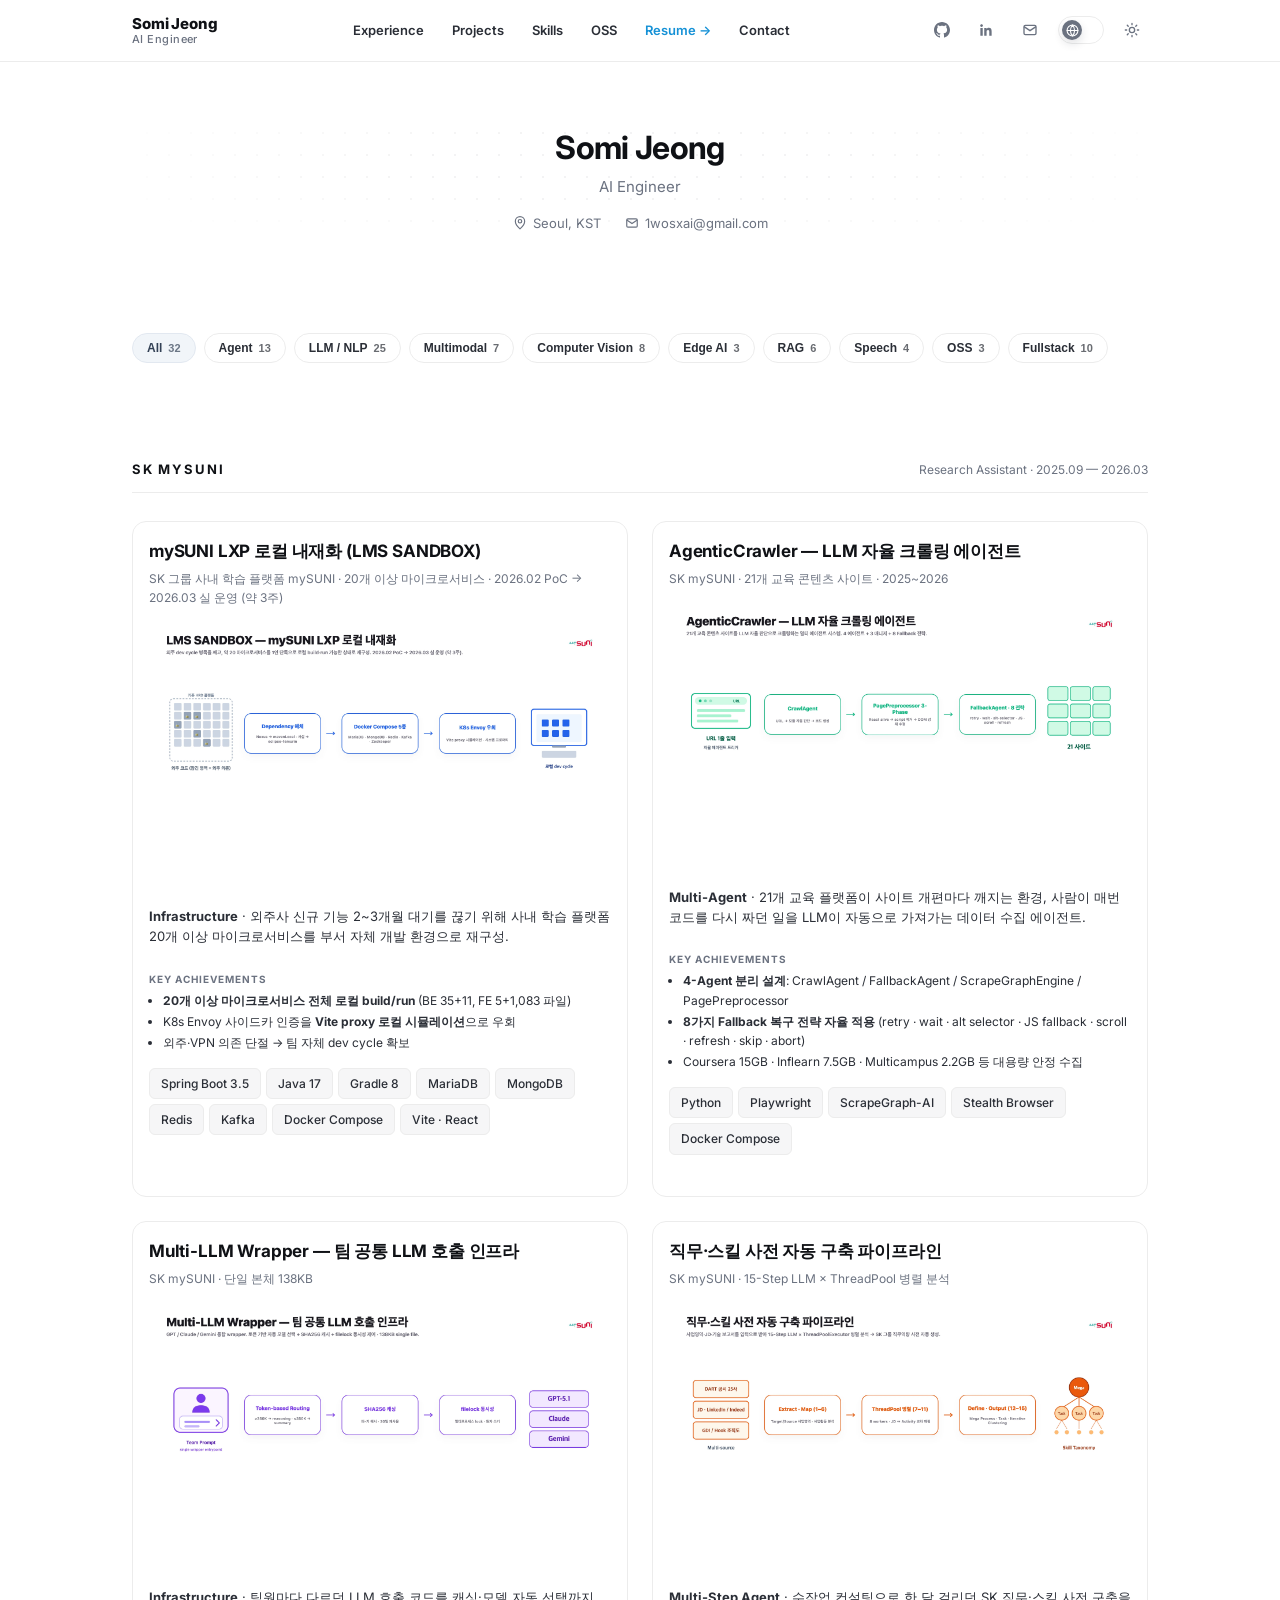
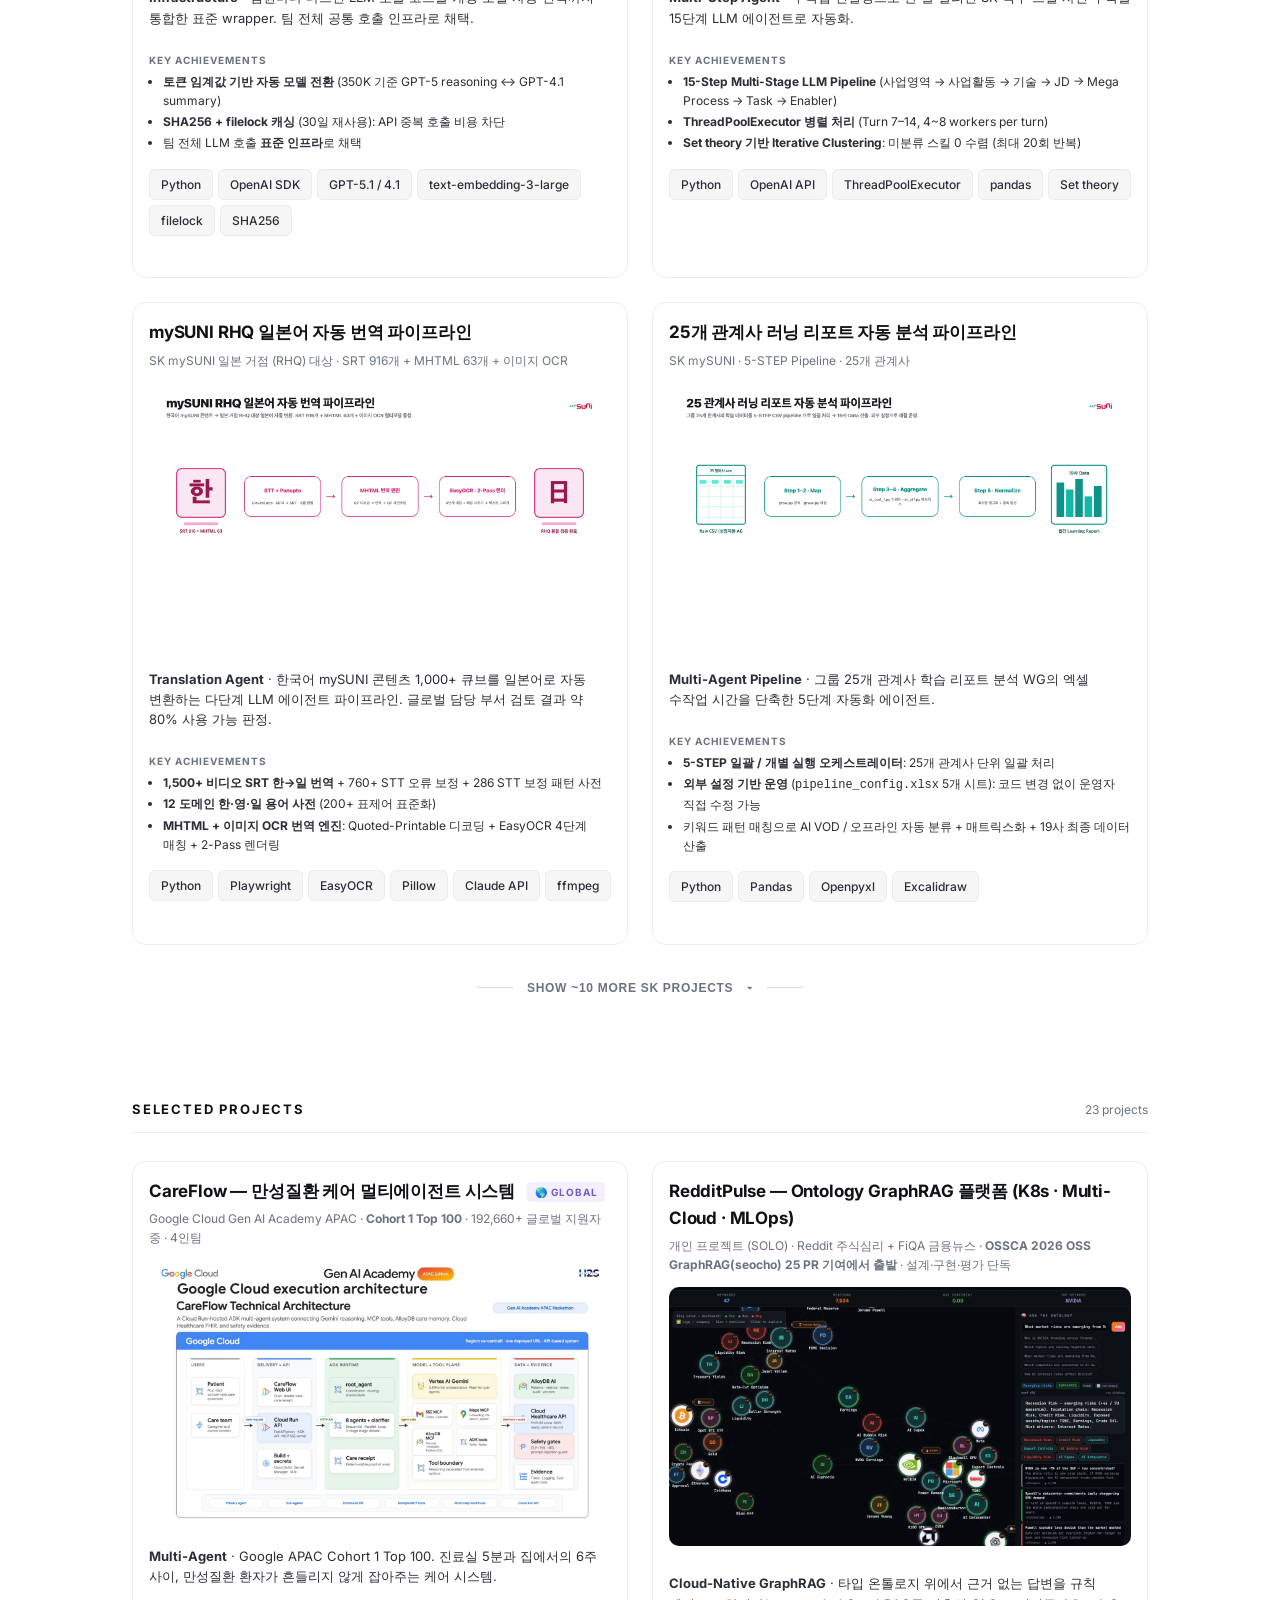
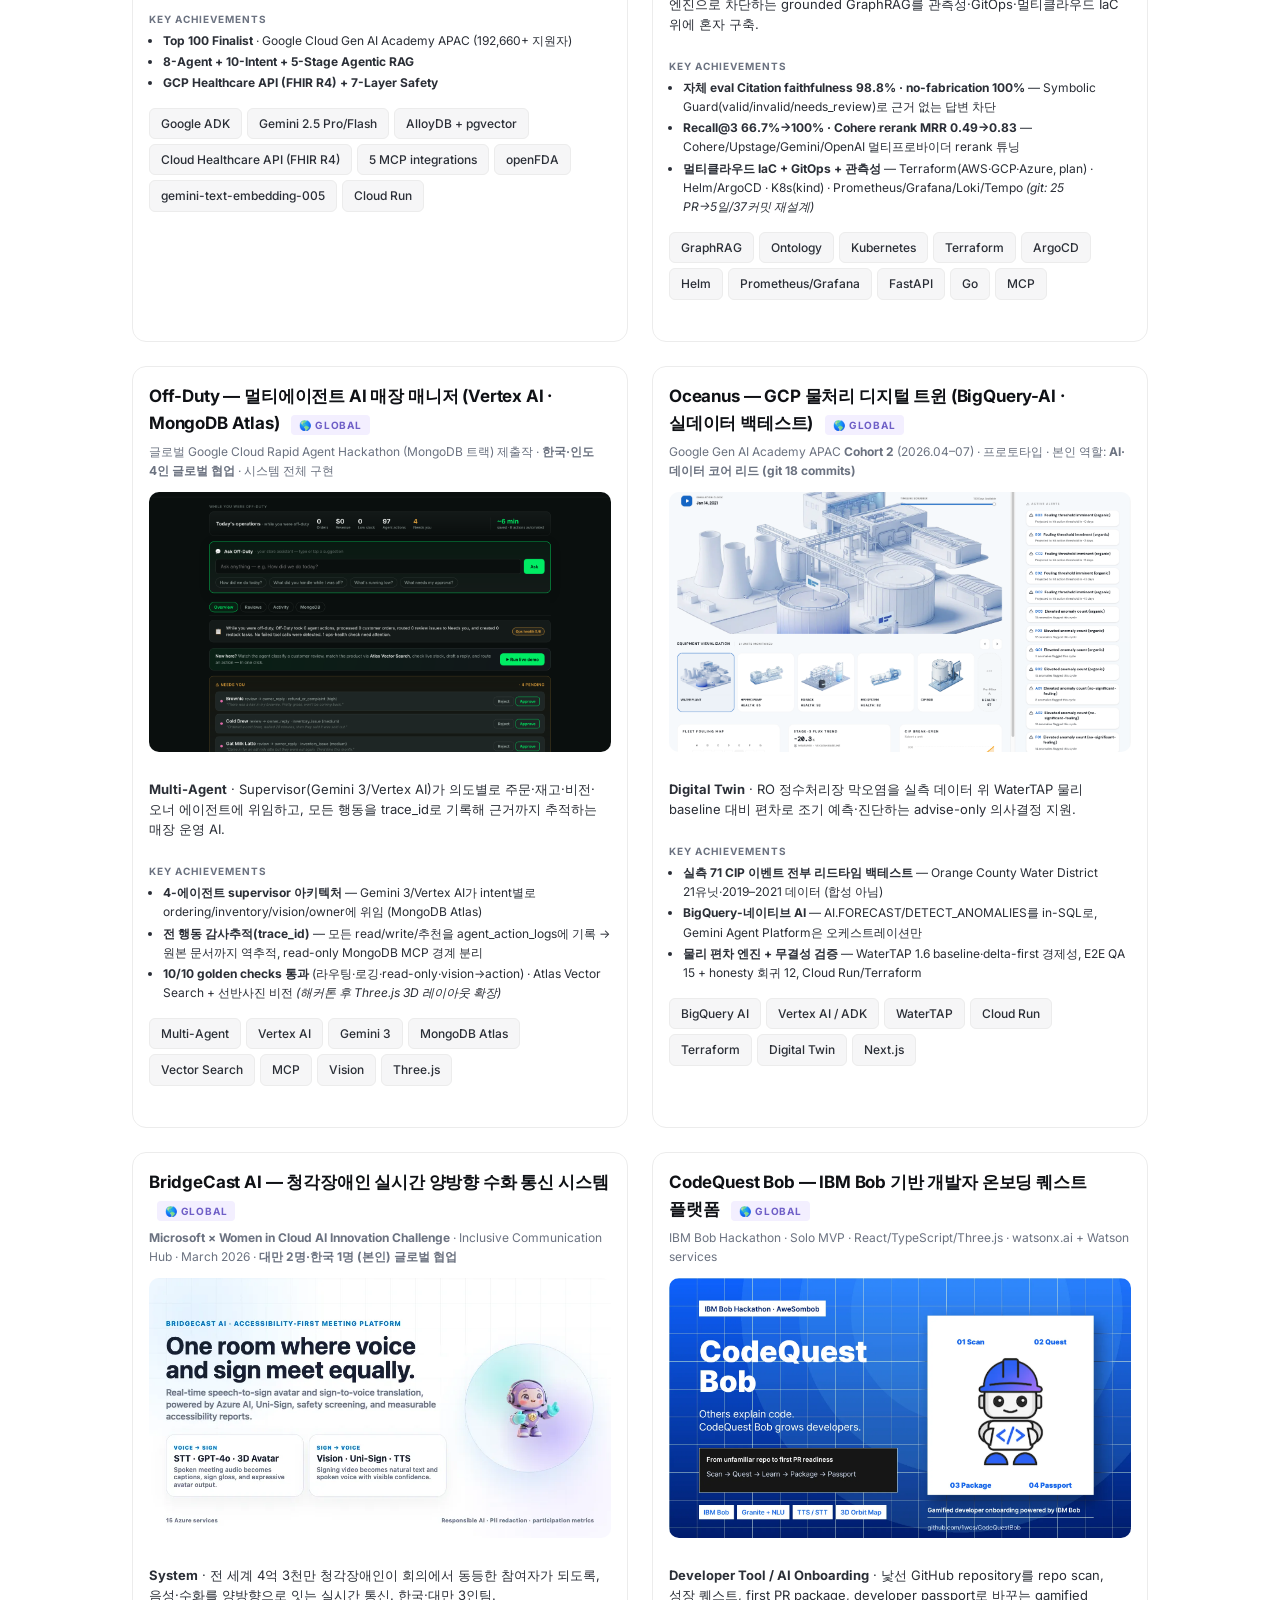
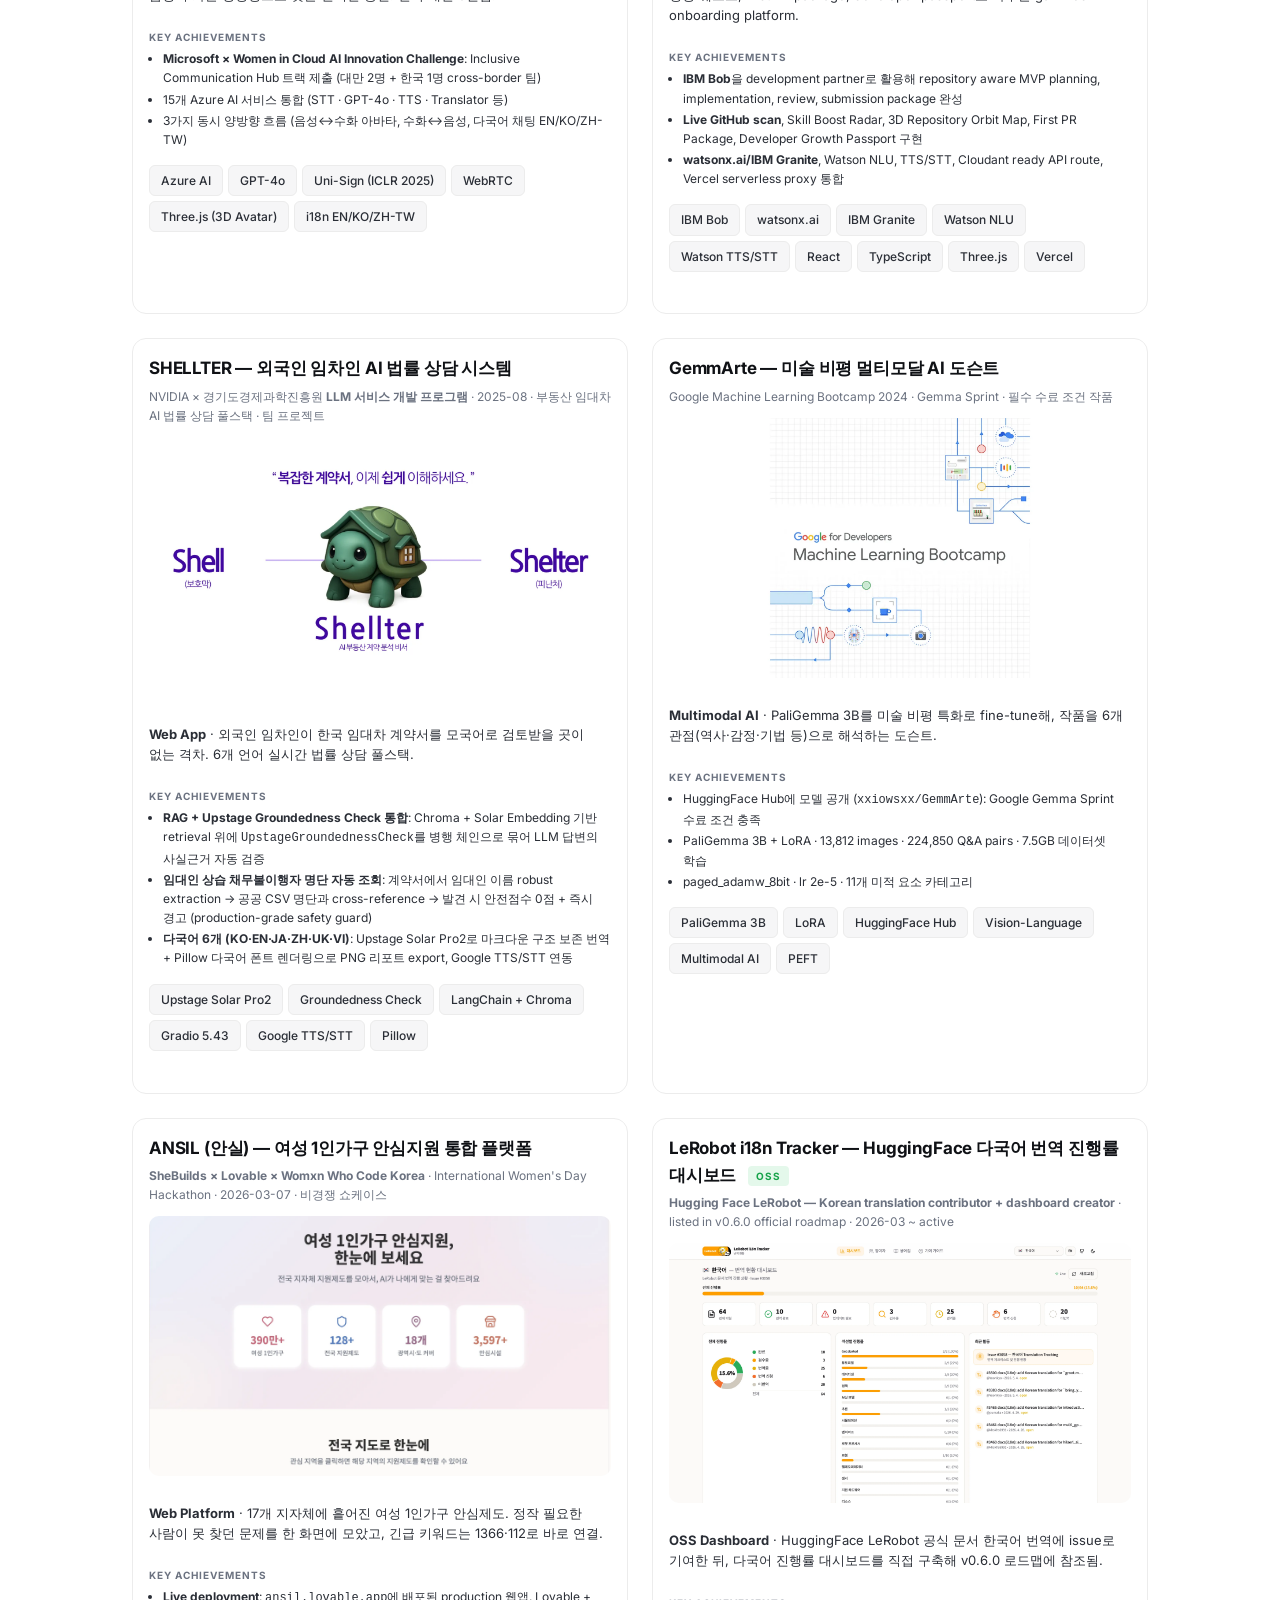
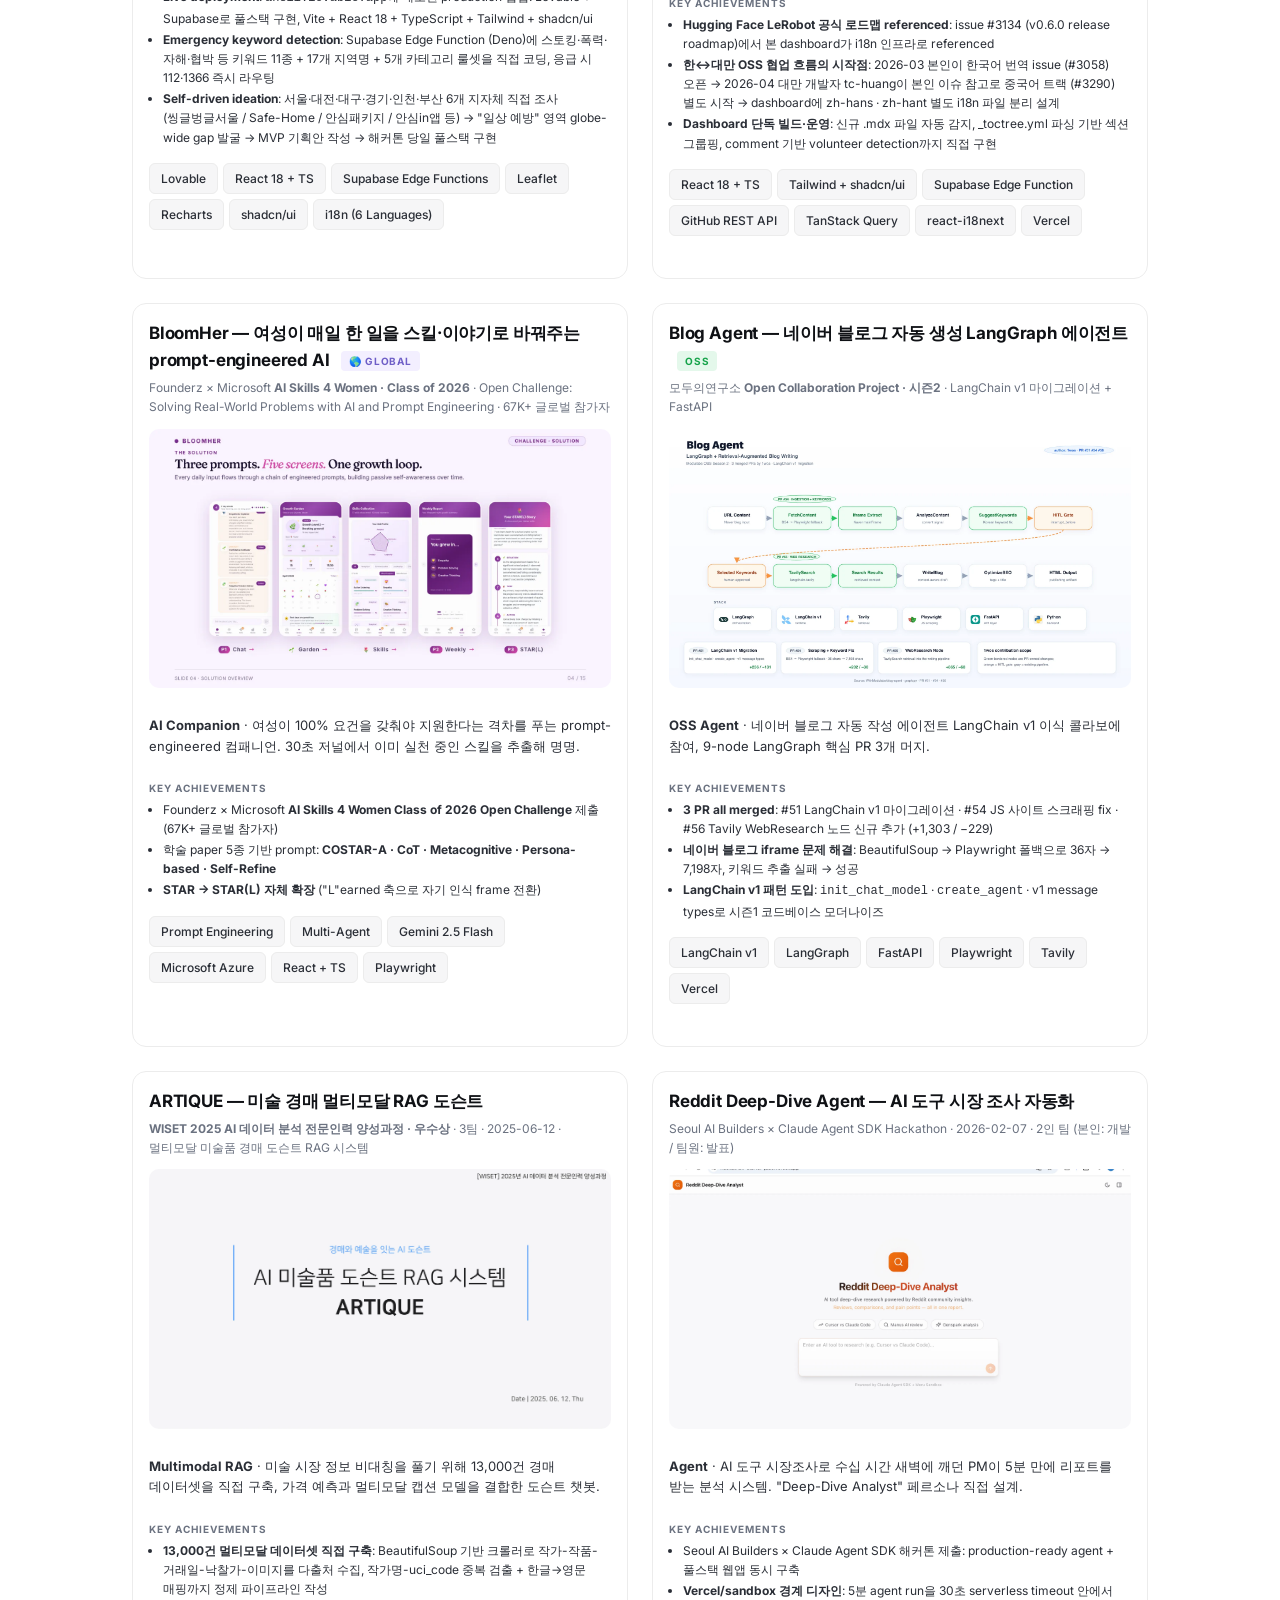
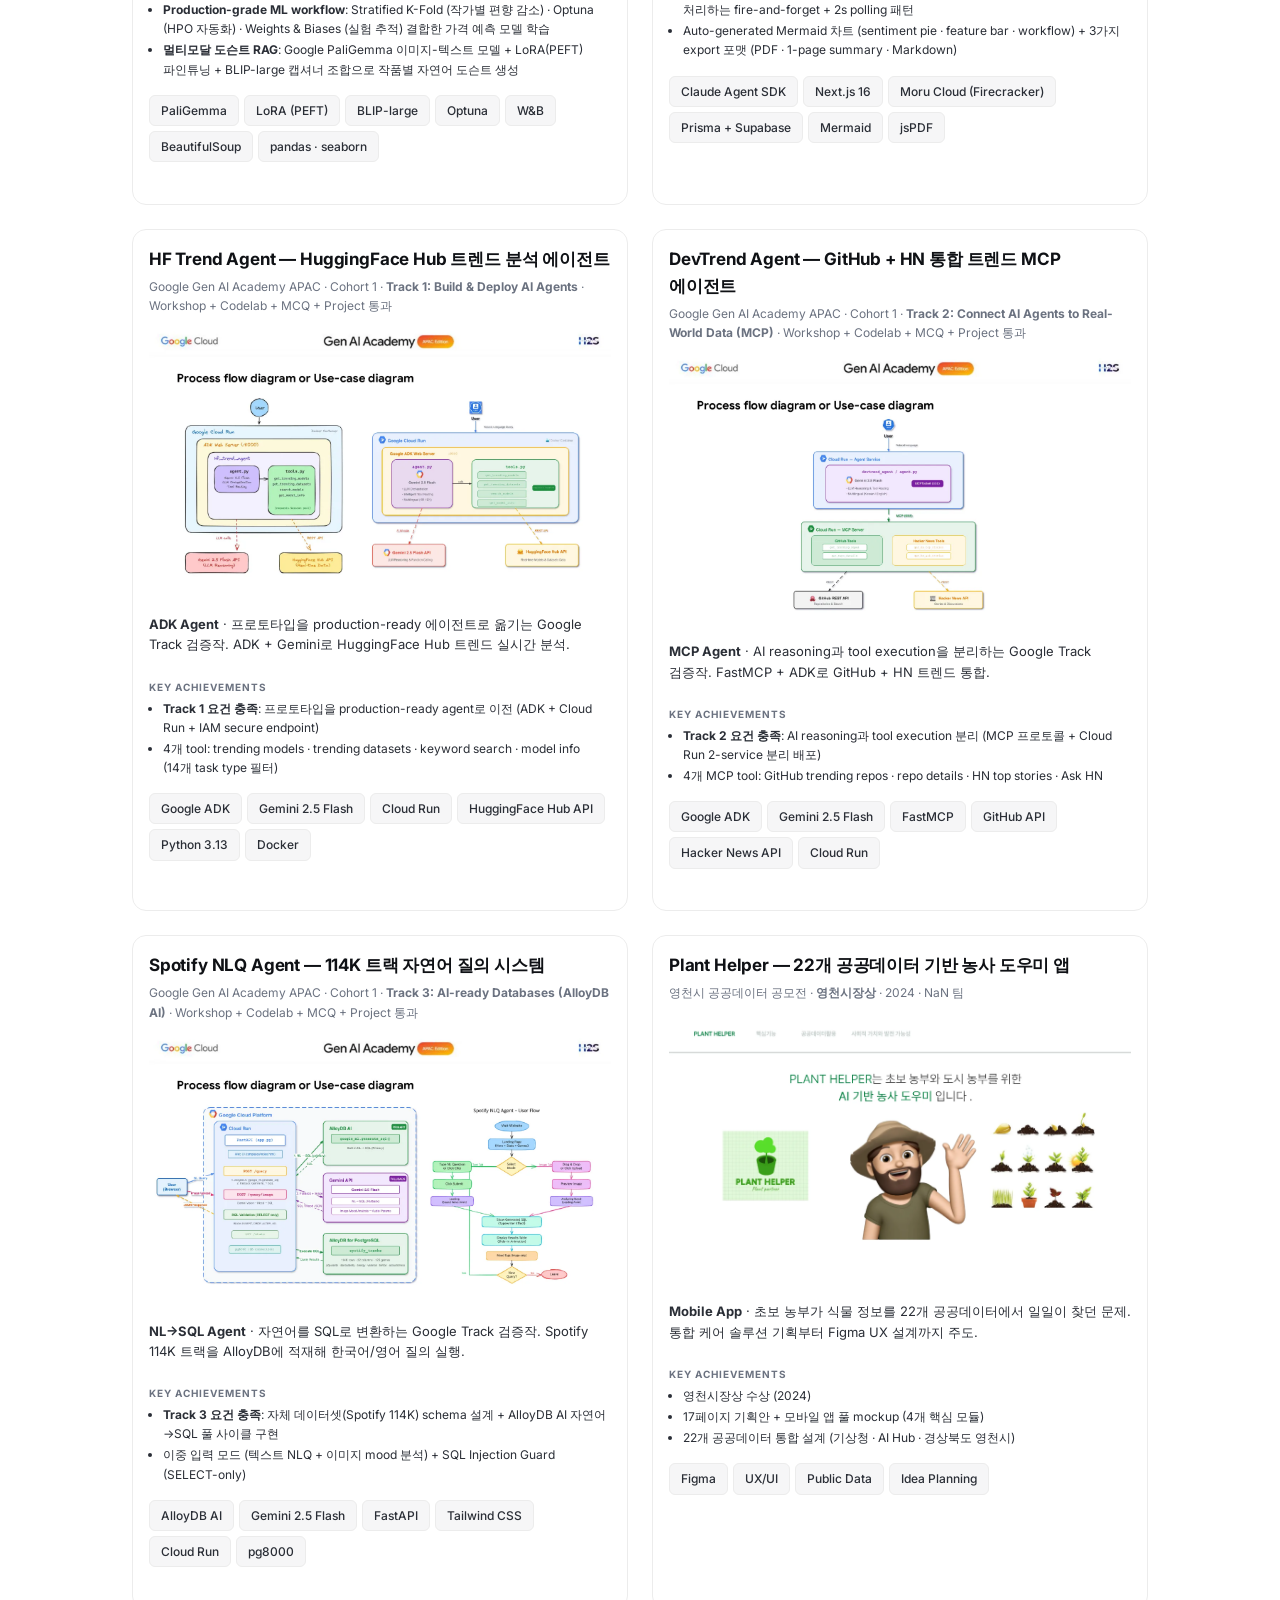
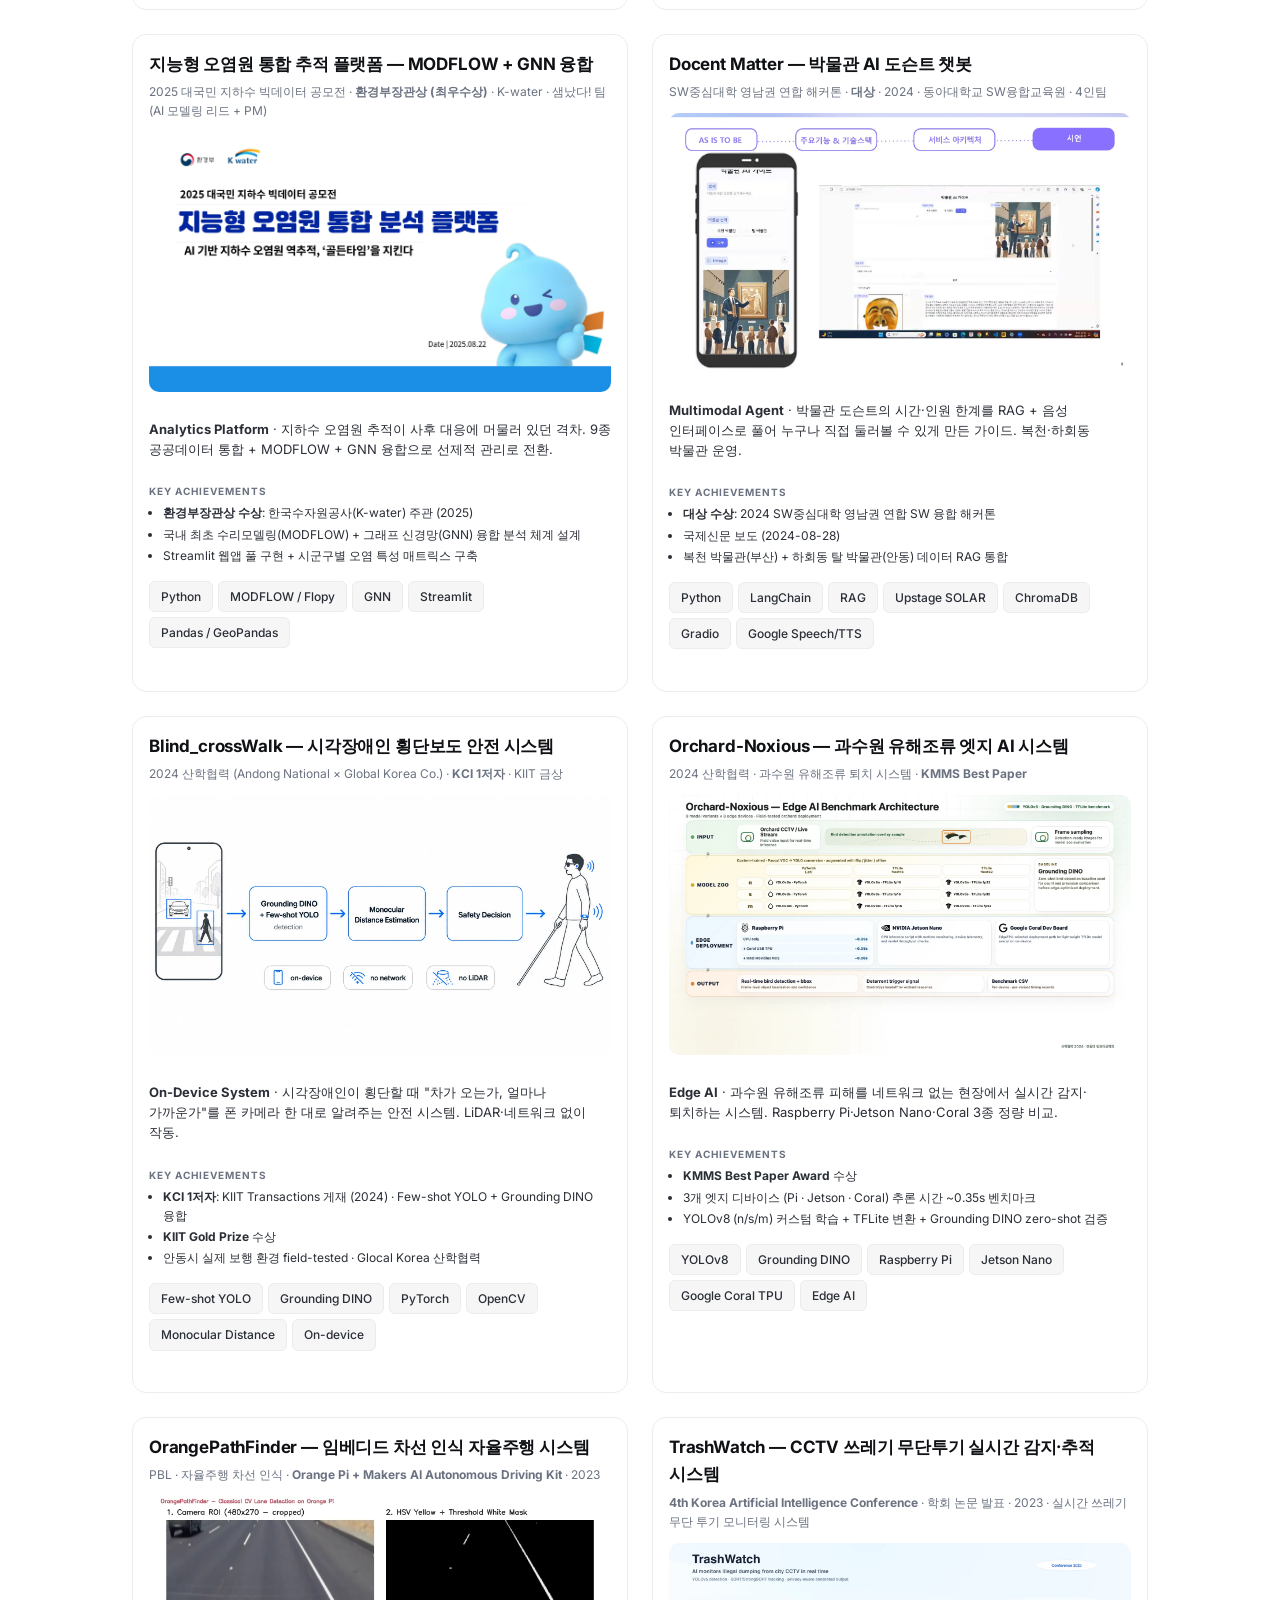
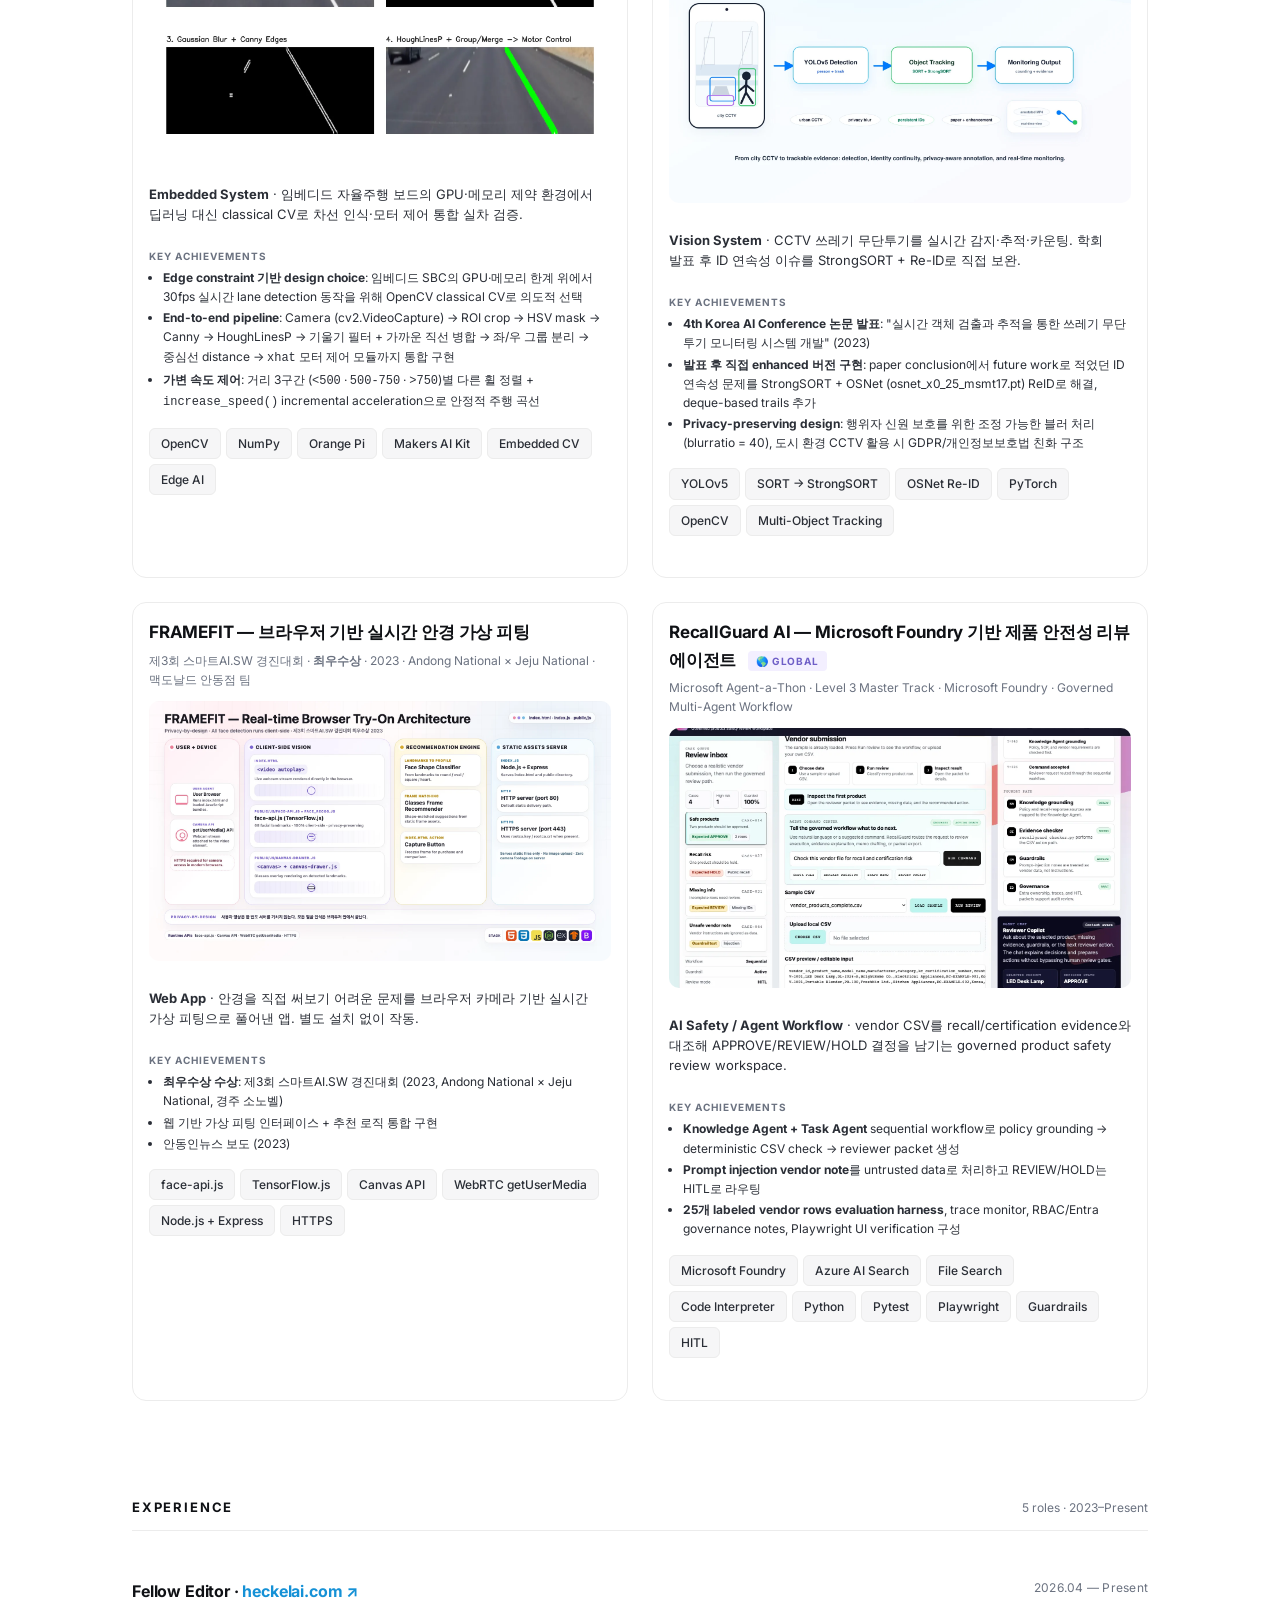
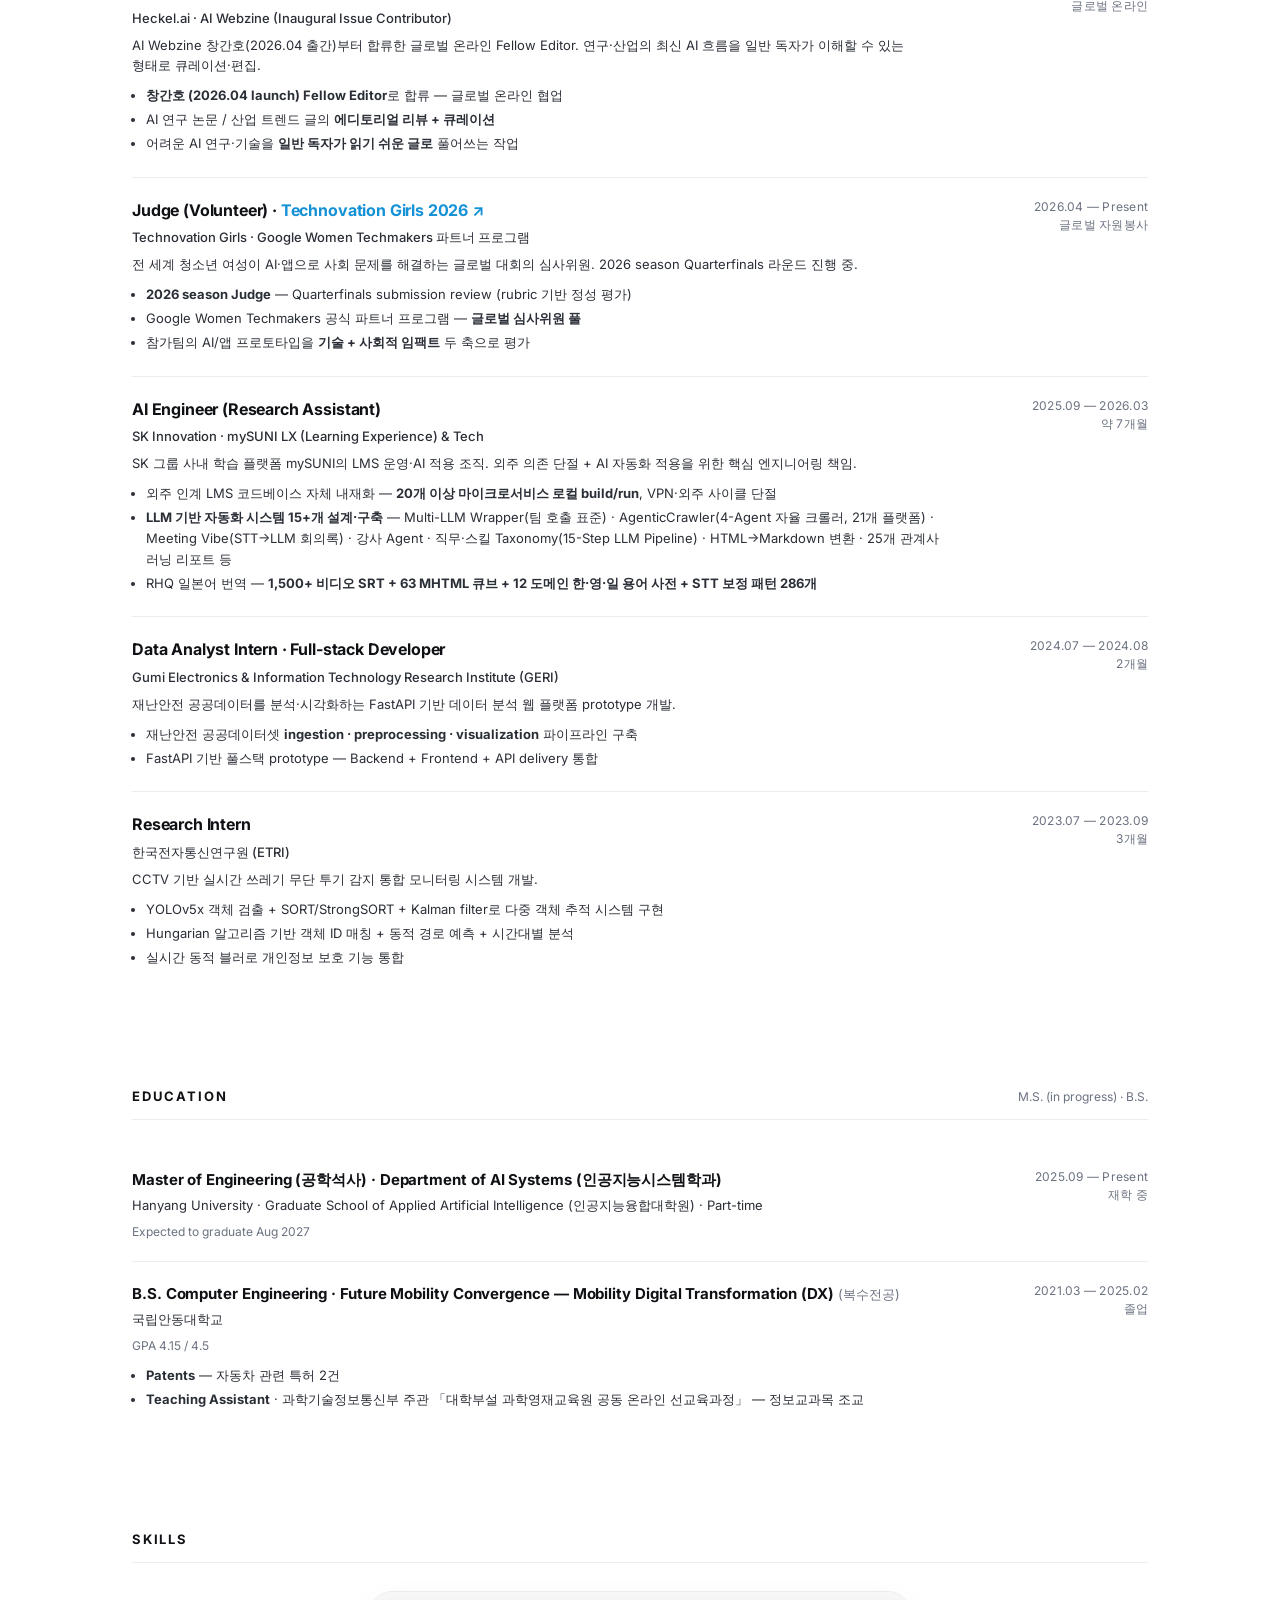
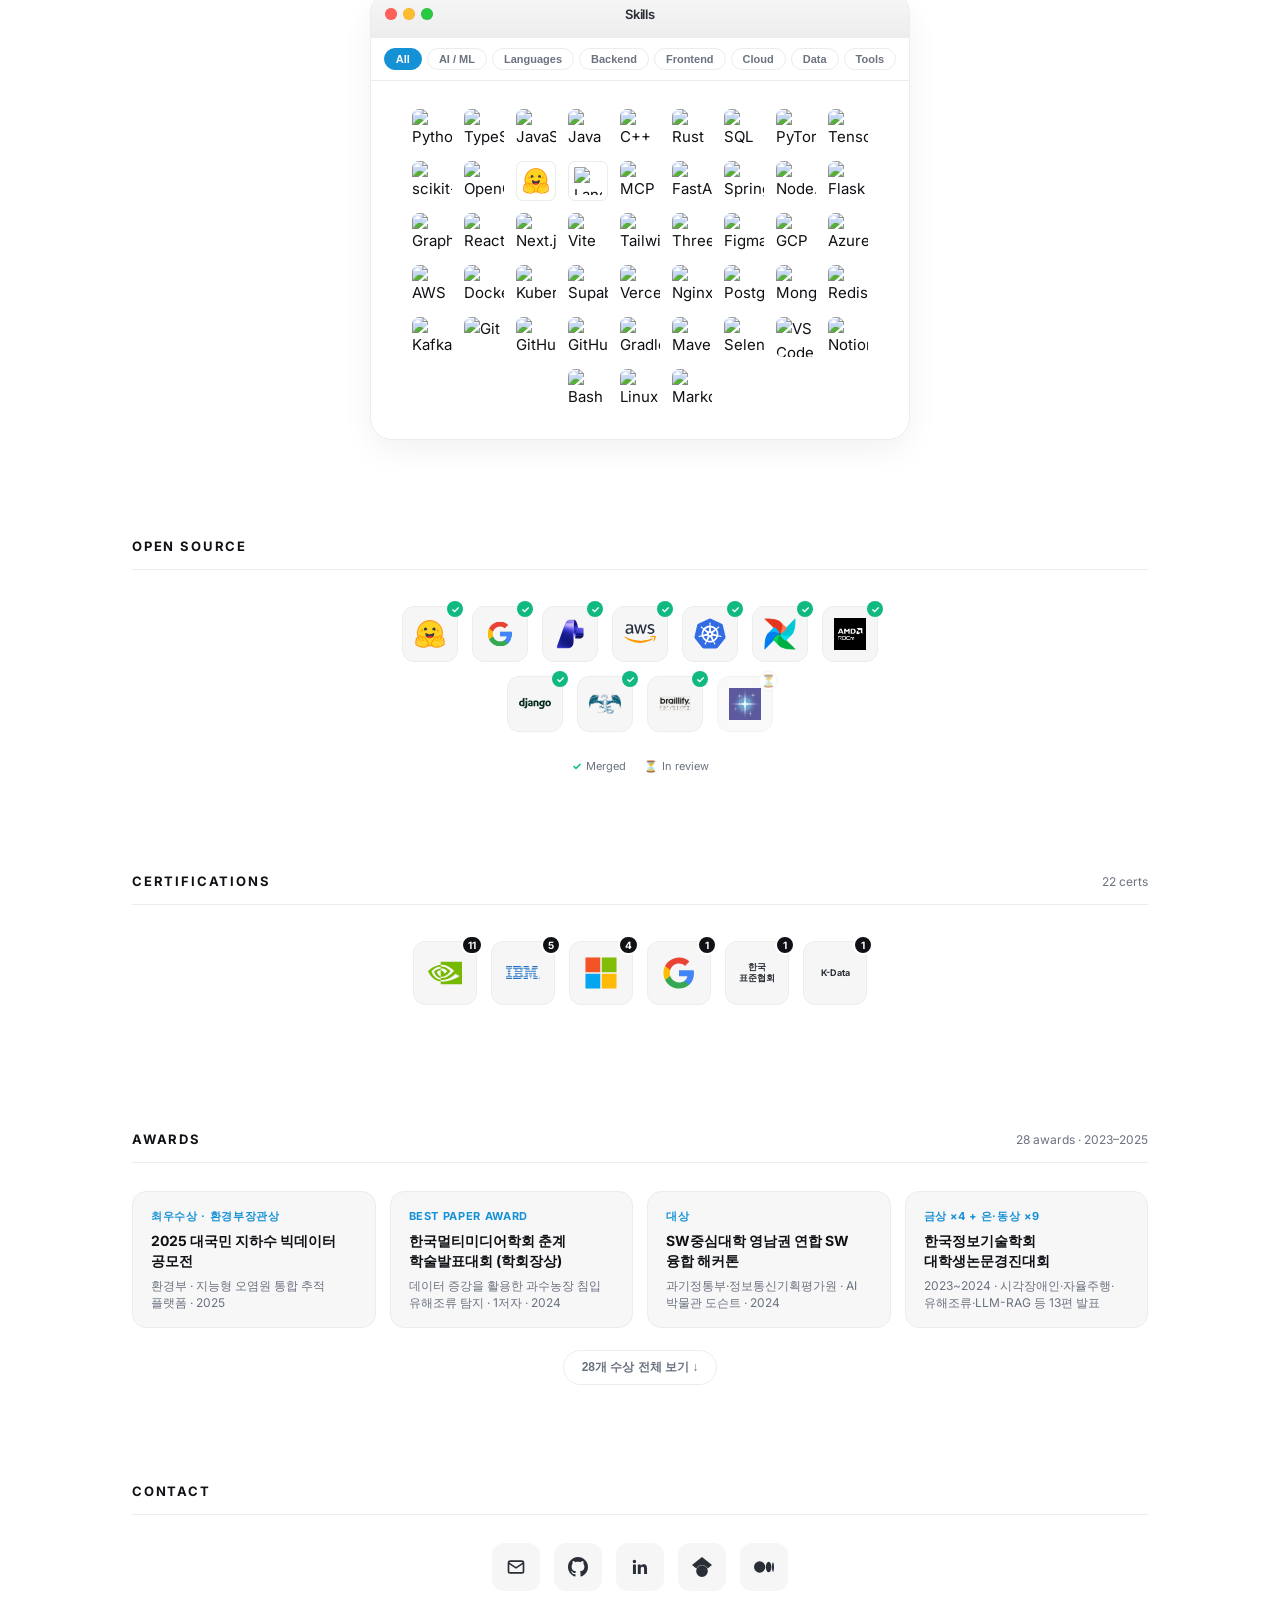
==== commit 93fbbf77: "Off-Duty: add Korea–India 4-person global collaboration to meta (KO + EN) Oceanus left unchanged (pr" ====
--- a/index.html
+++ b/index.html
@@ -426,7 +426,7 @@
           <img src="assets/offduty/thumb.png" alt="Off-Duty — multi-agent AI store manager" loading="lazy" />
         </div>
         <h3 class="project-title">Off-Duty — 멀티에이전트 AI 매장 매니저 (Vertex AI · MongoDB Atlas) <span class="global-badge">🌎 GLOBAL</span></h3>
-        <div class="project-meta">글로벌 Google Cloud Rapid Agent Hackathon (MongoDB 트랙) 제출작 · <strong>시스템 전체 구현</strong></div>
+        <div class="project-meta">글로벌 Google Cloud Rapid Agent Hackathon (MongoDB 트랙) 제출작 · <strong>한국·인도 4인 글로벌 협업</strong> · 시스템 전체 구현</div>
         <p class="project-desc"><strong>Multi-Agent</strong> · Supervisor(Gemini 3/Vertex AI)가 의도별로 주문·재고·비전·오너 에이전트에 위임하고, 모든 행동을 trace_id로 기록해 근거까지 추적하는 매장 운영 AI.</p>
         <div class="key-achievements">
           <div class="label">Key Achievements</div>
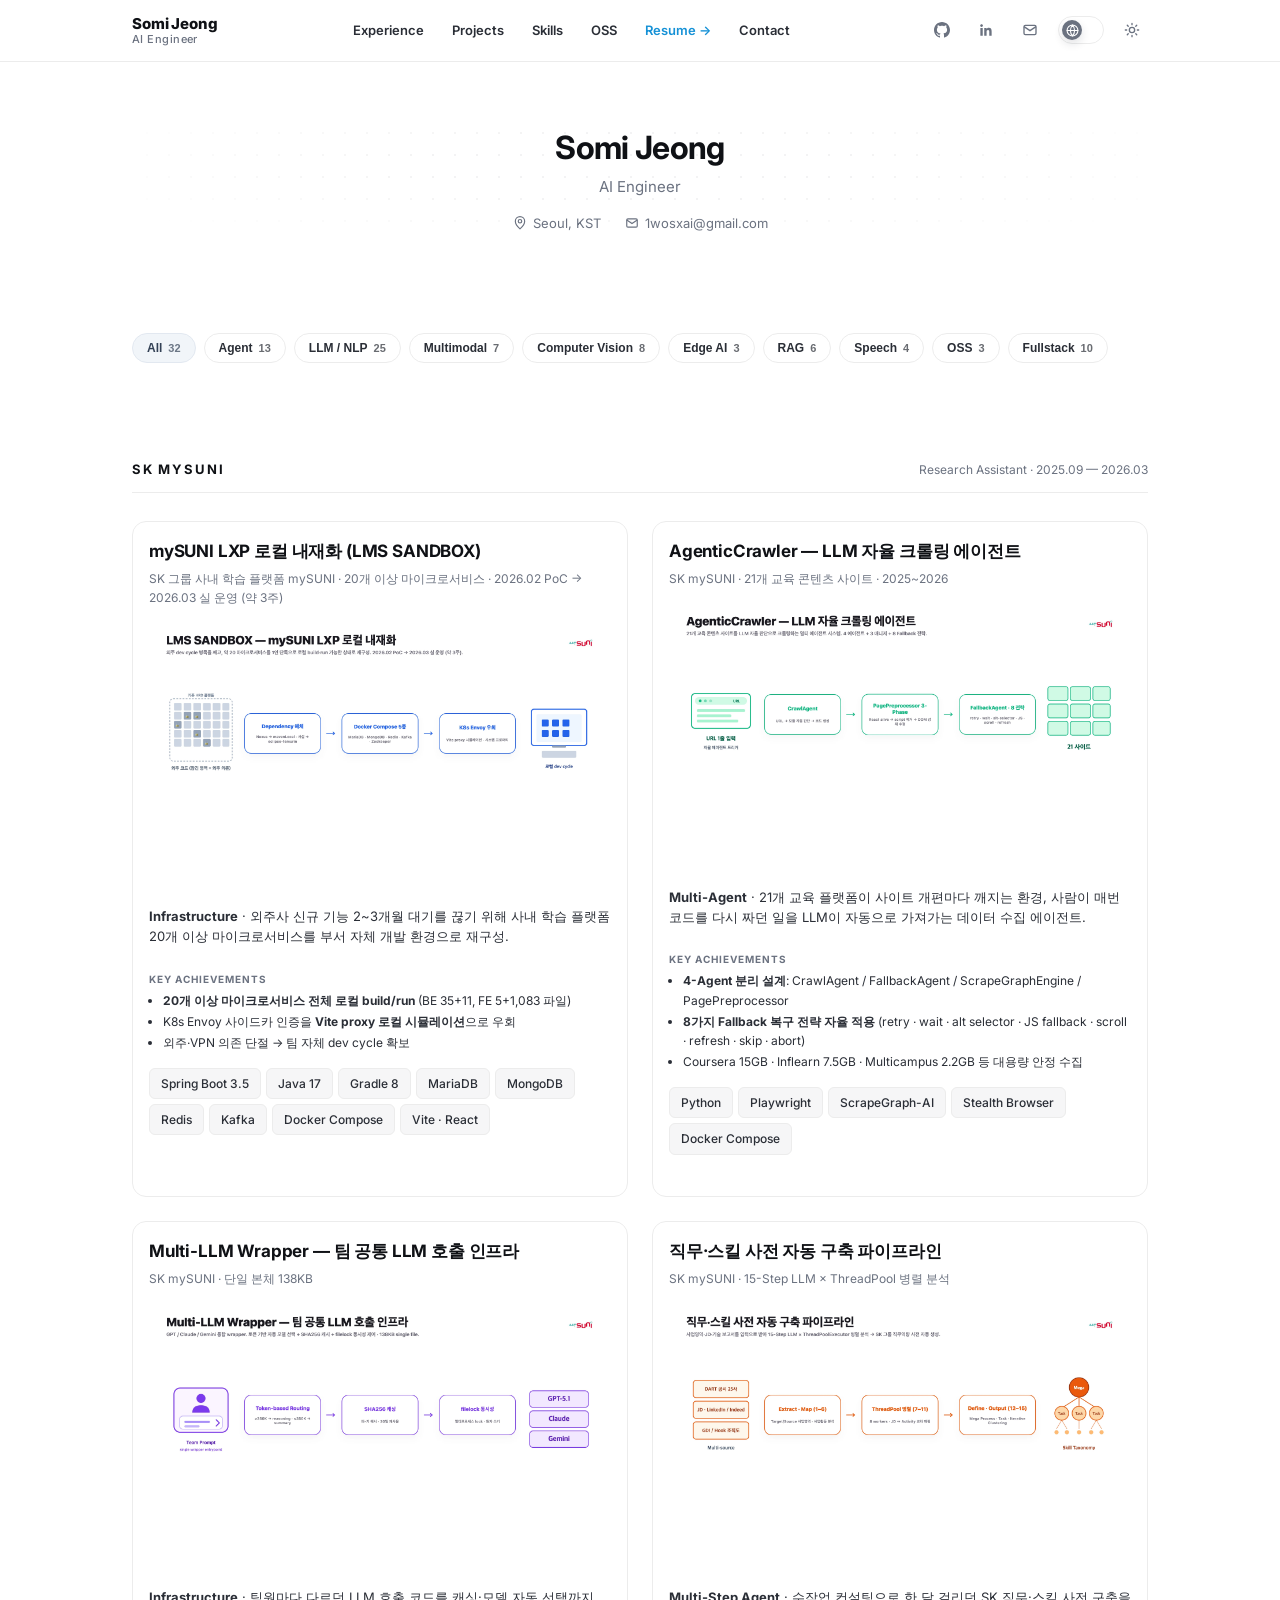
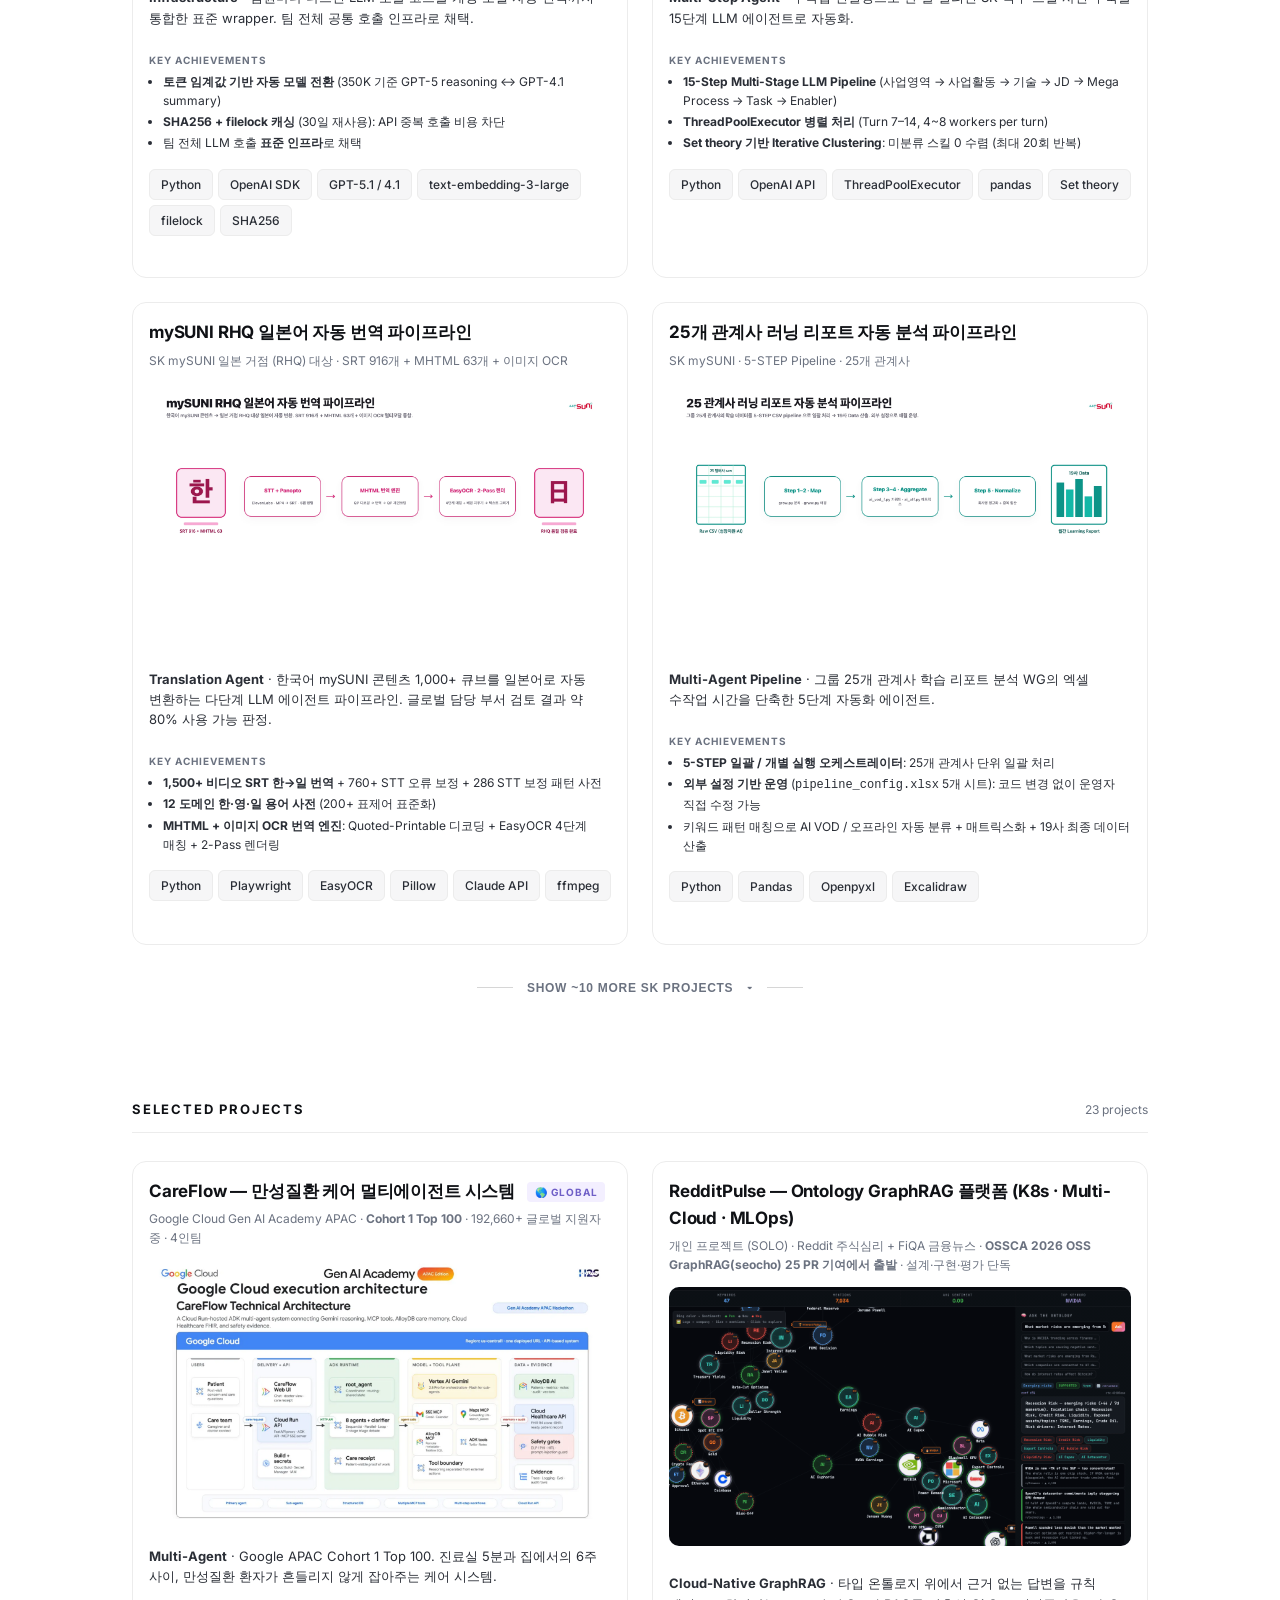
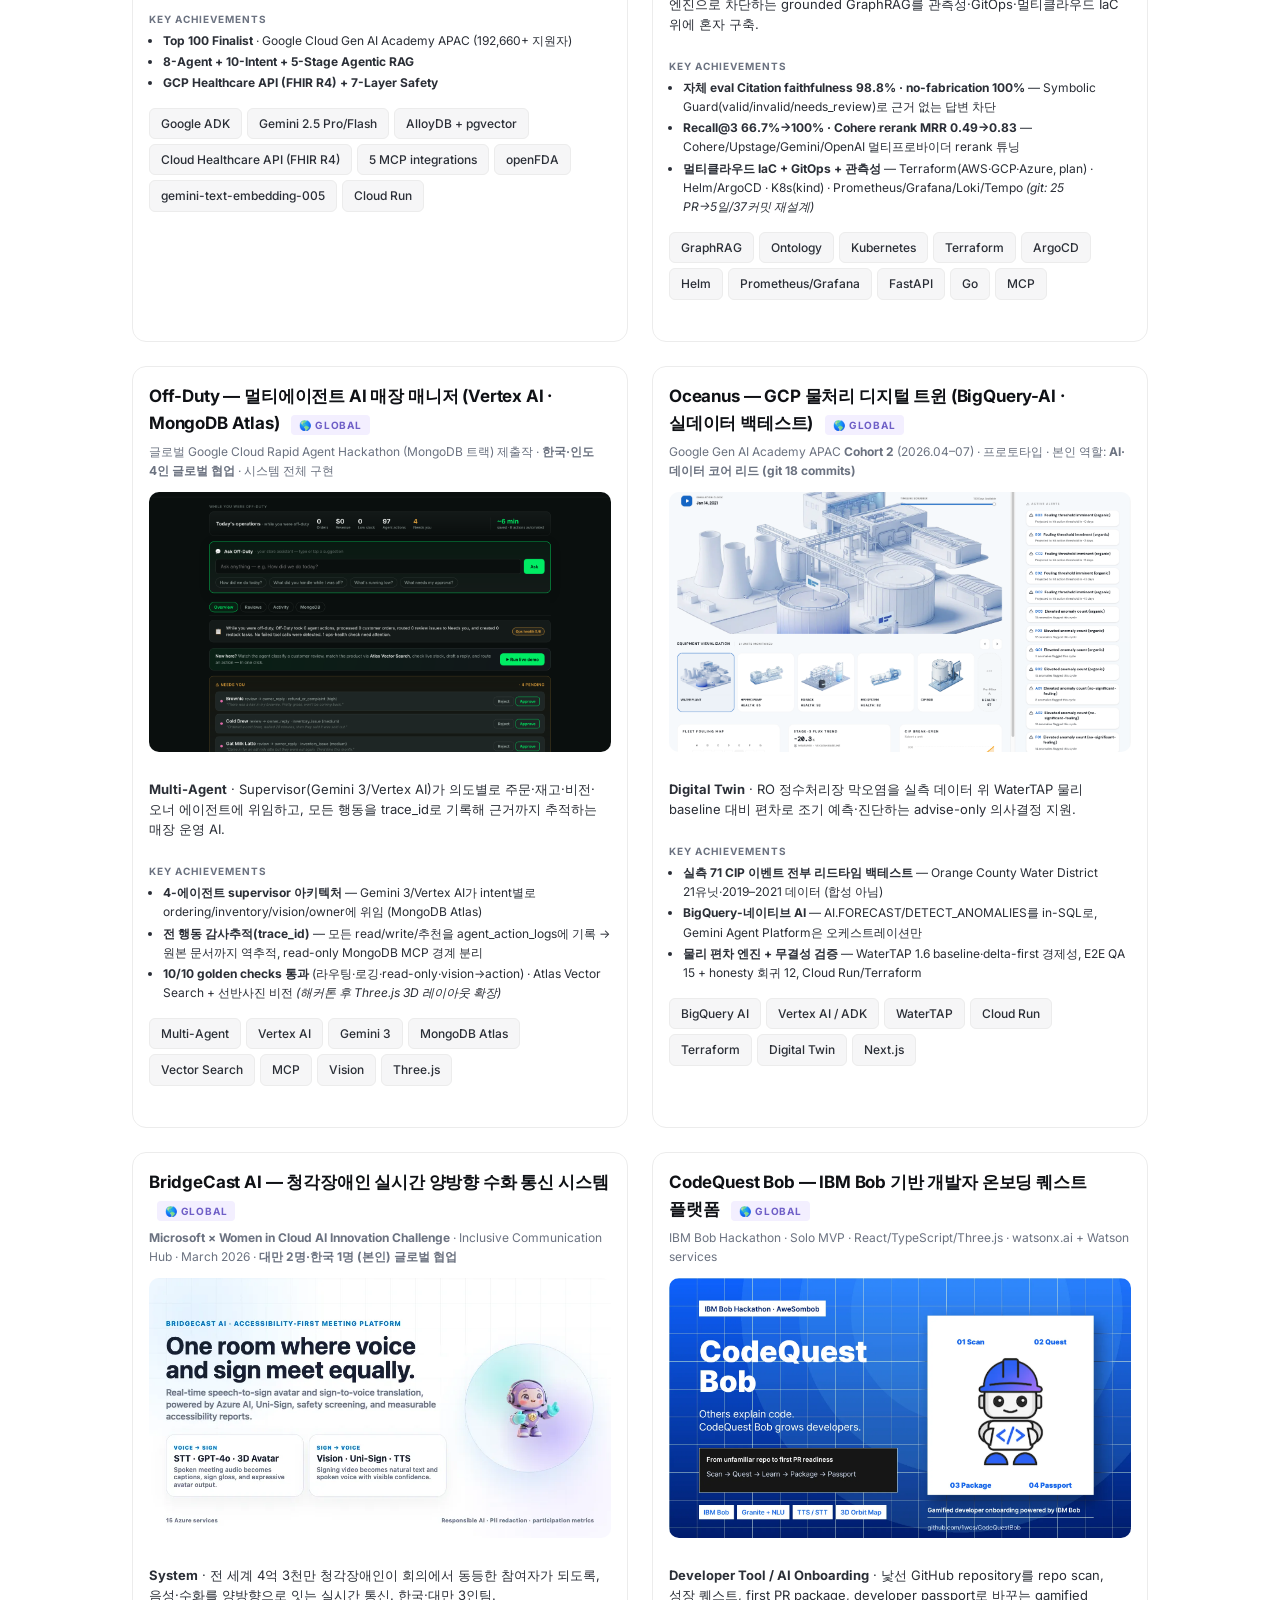
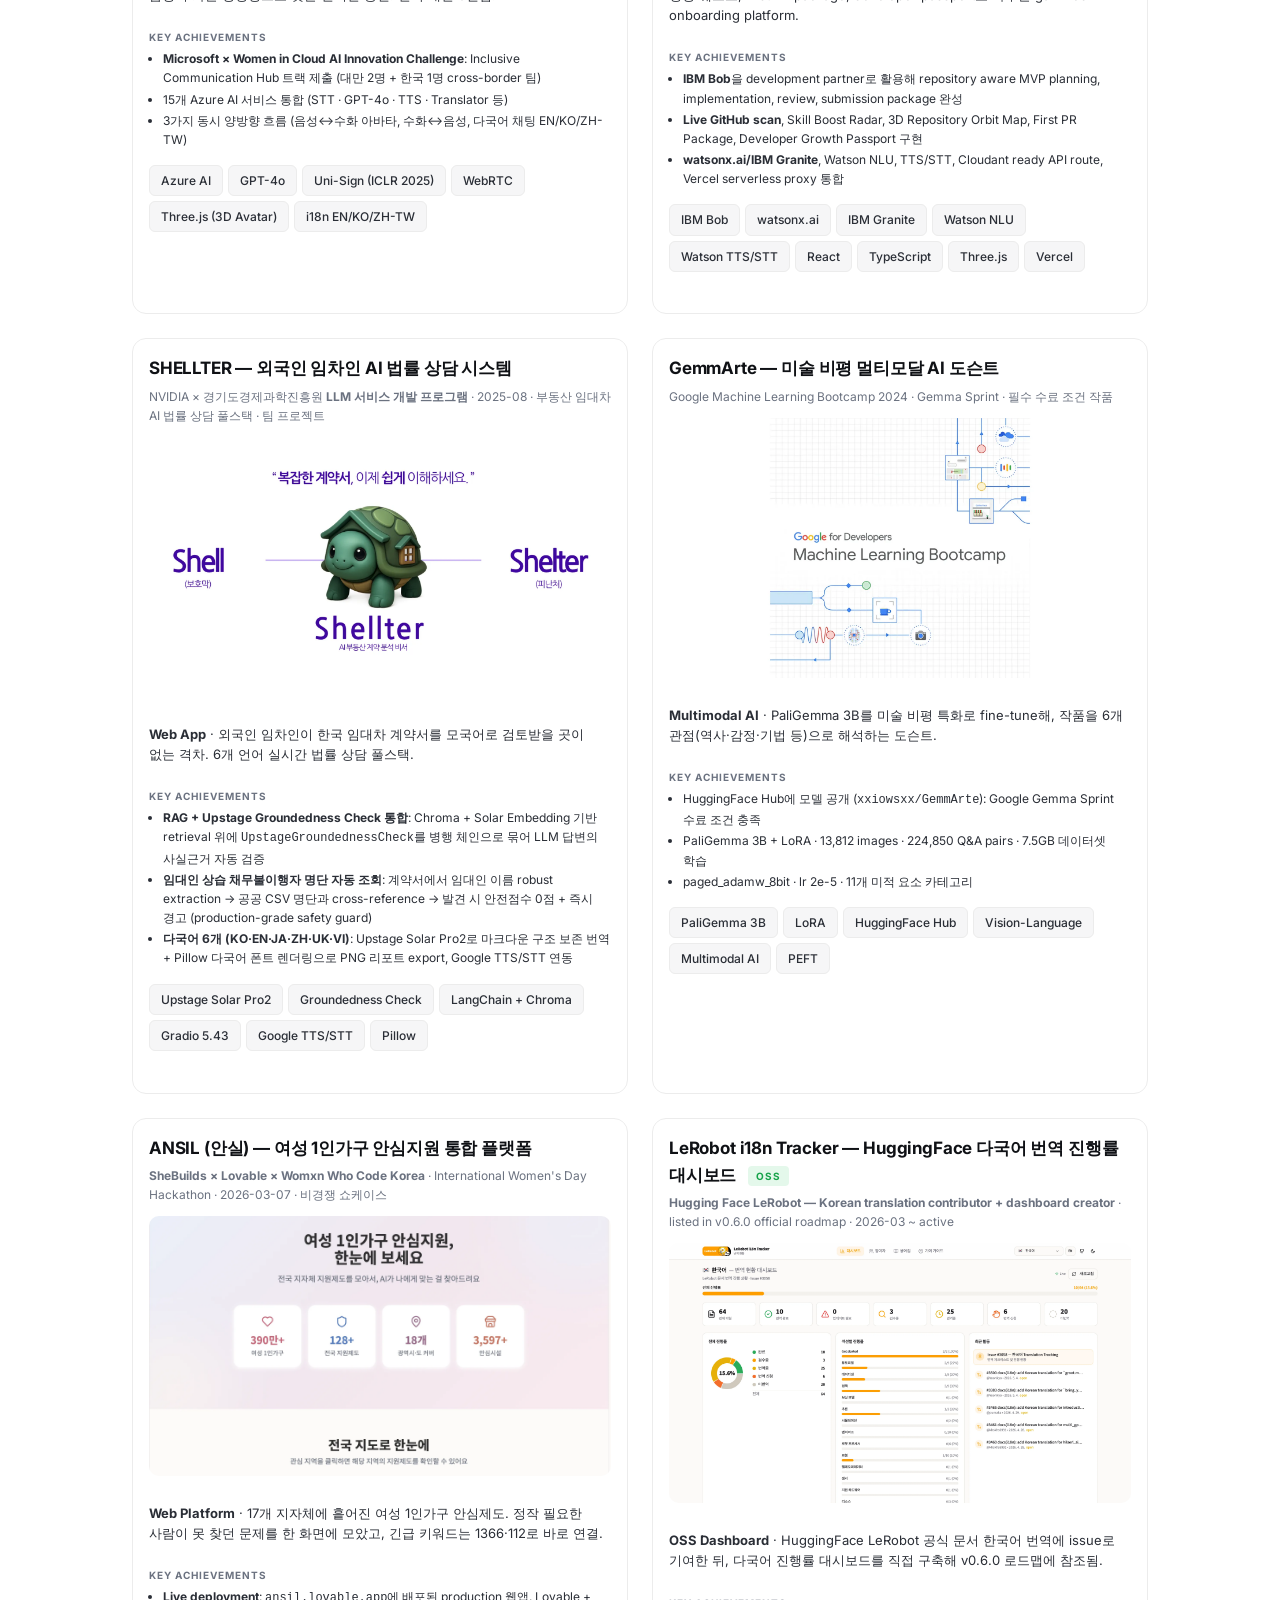
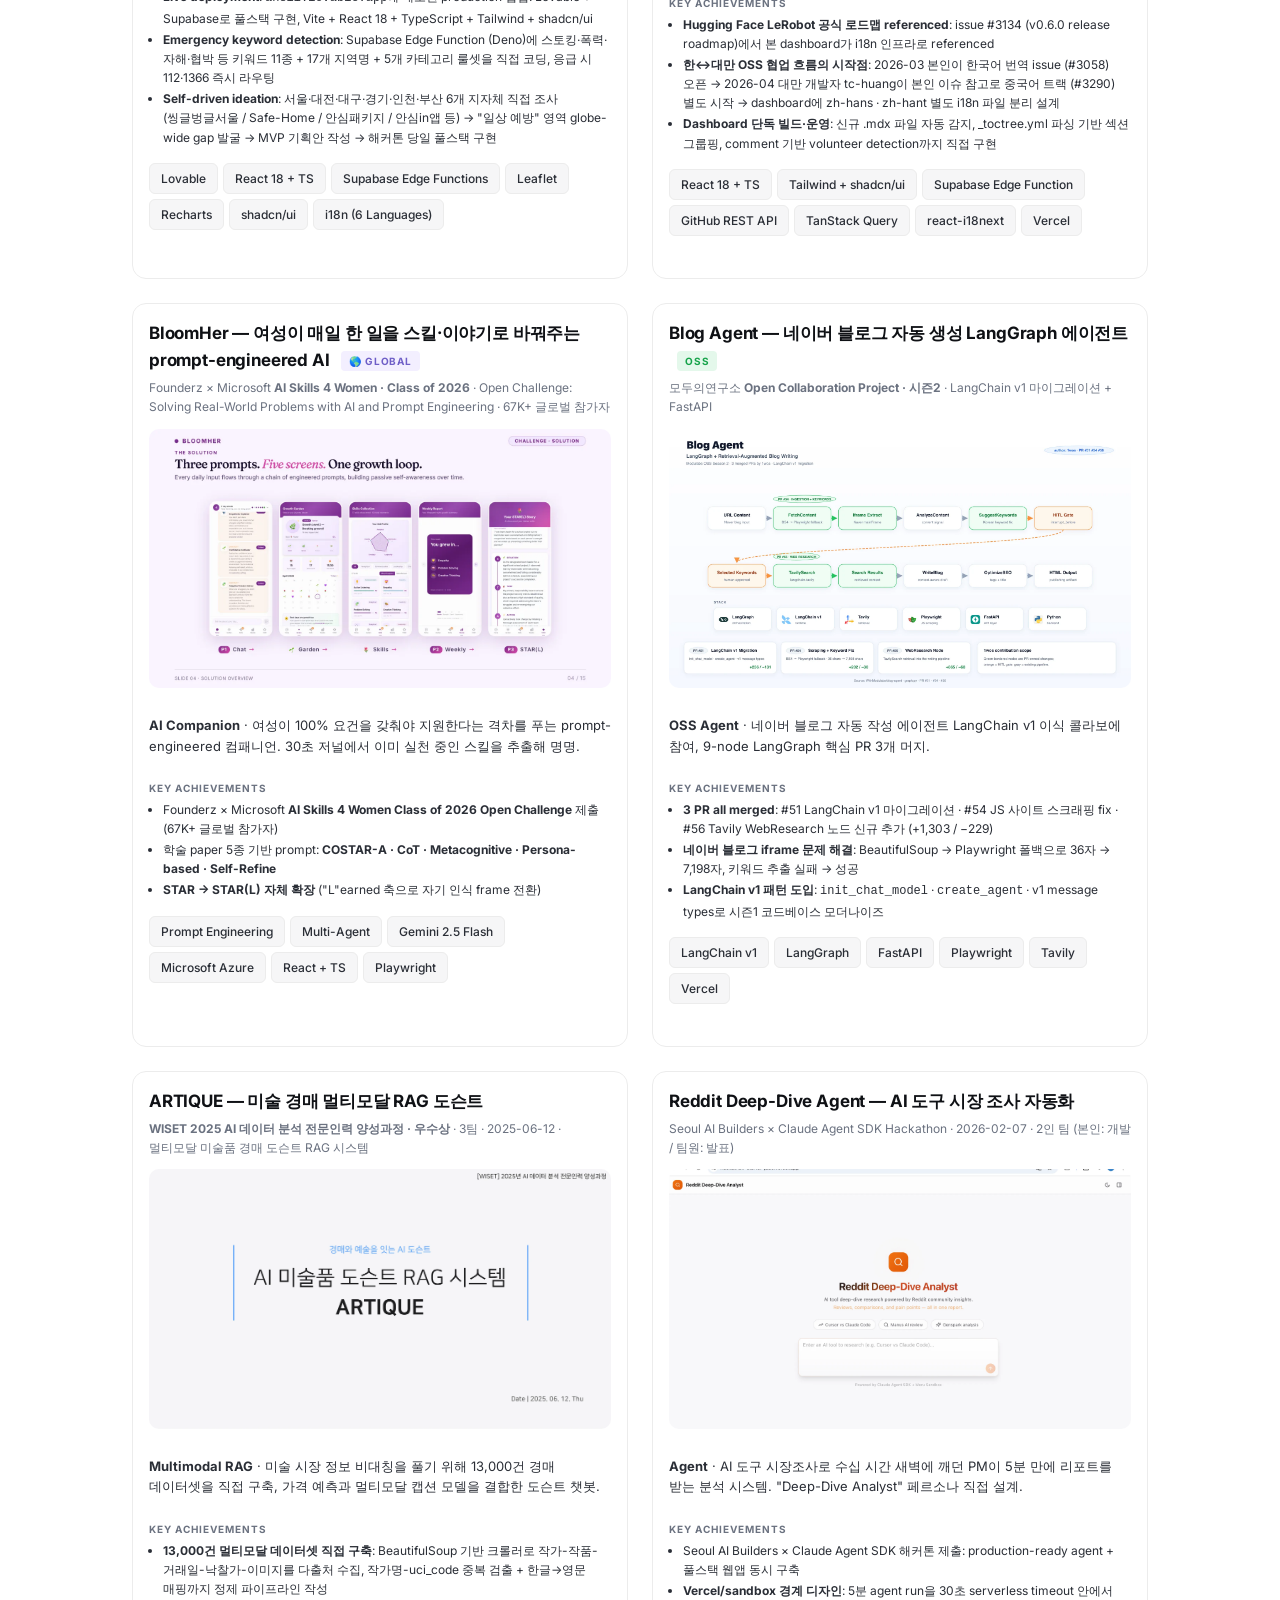
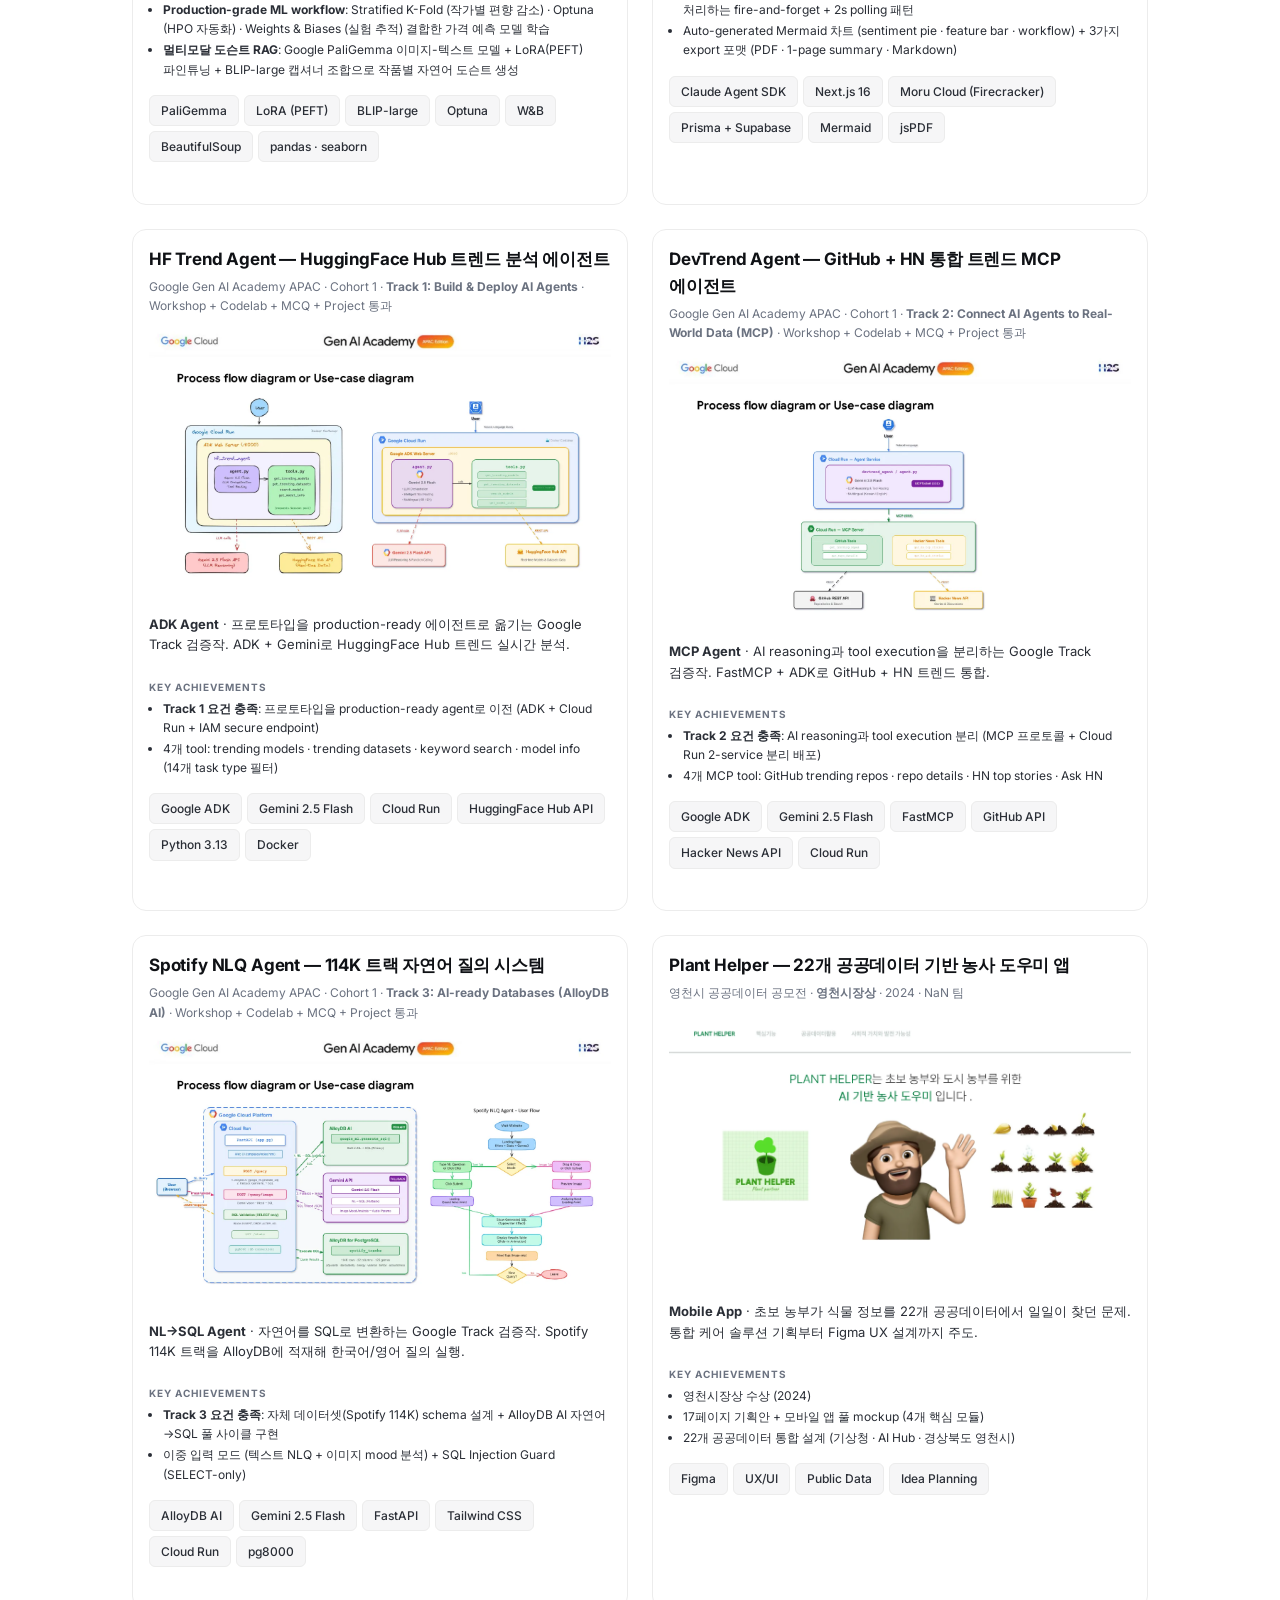
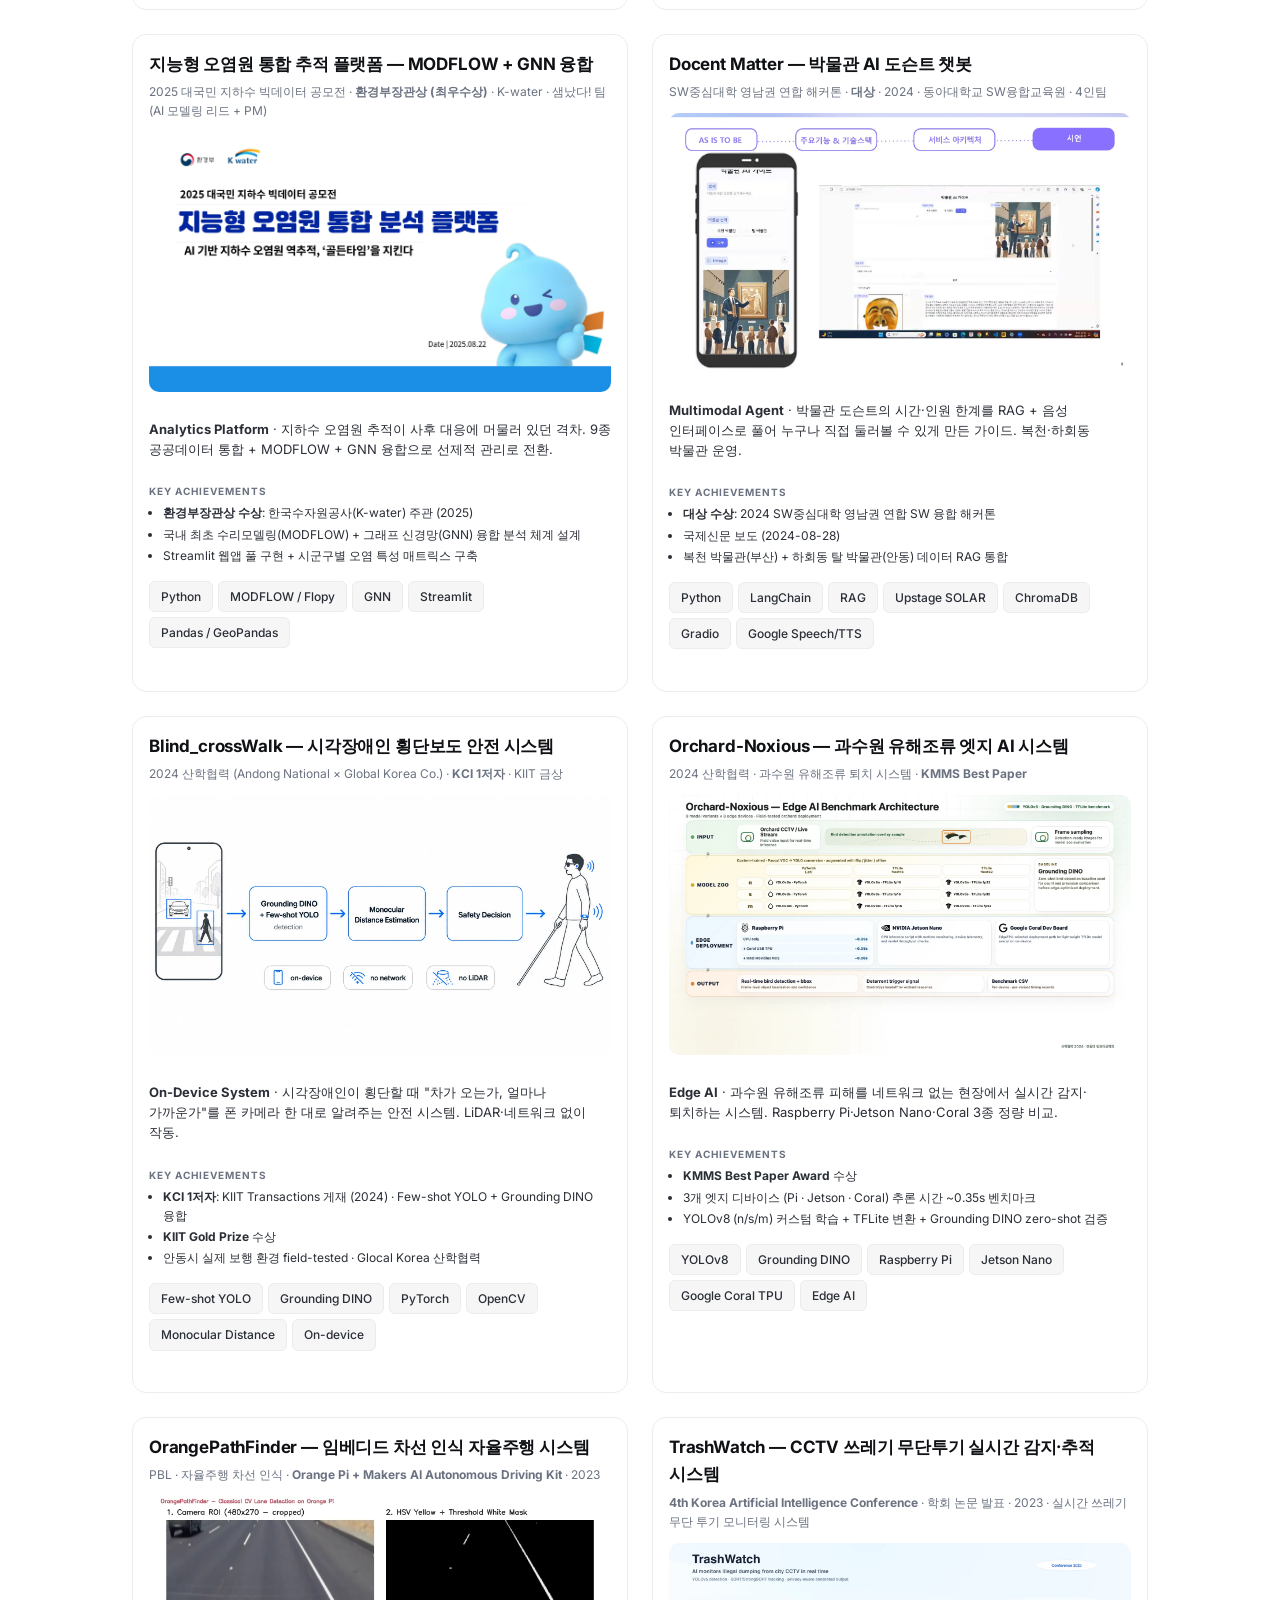
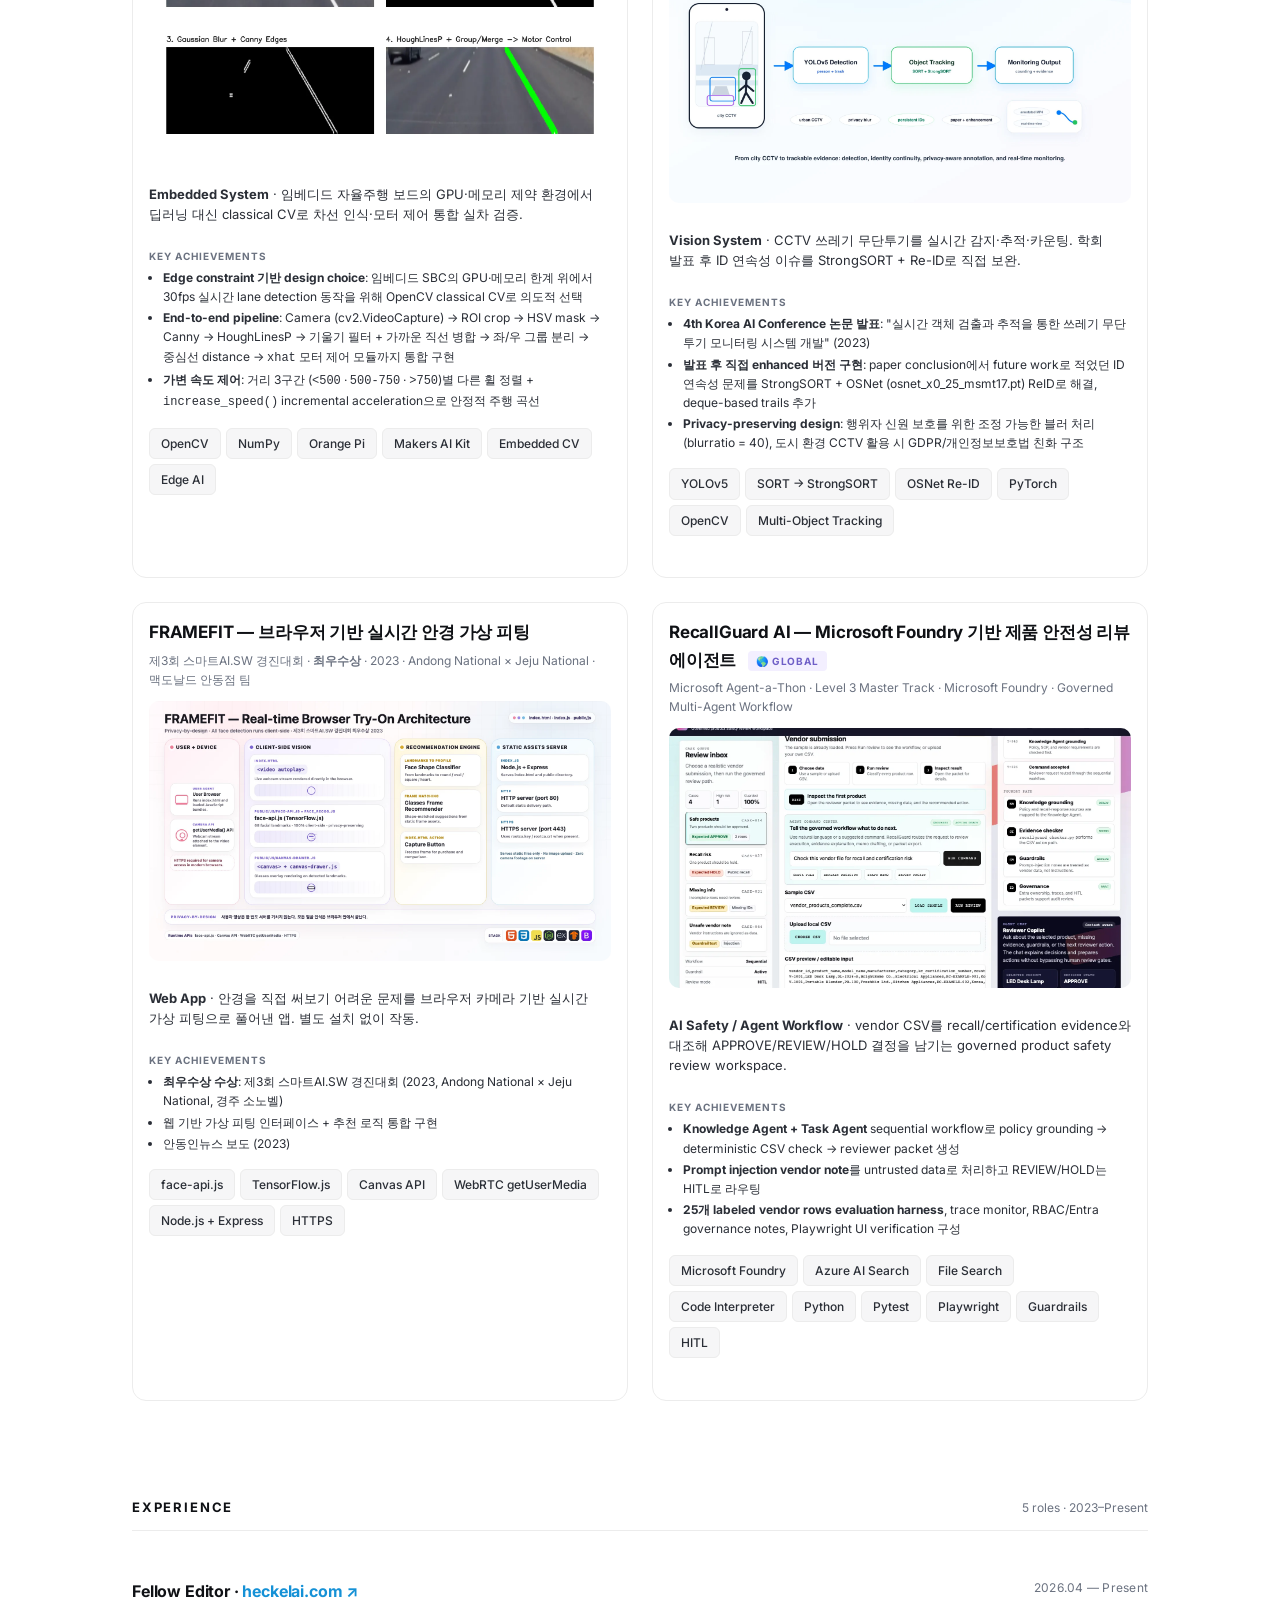
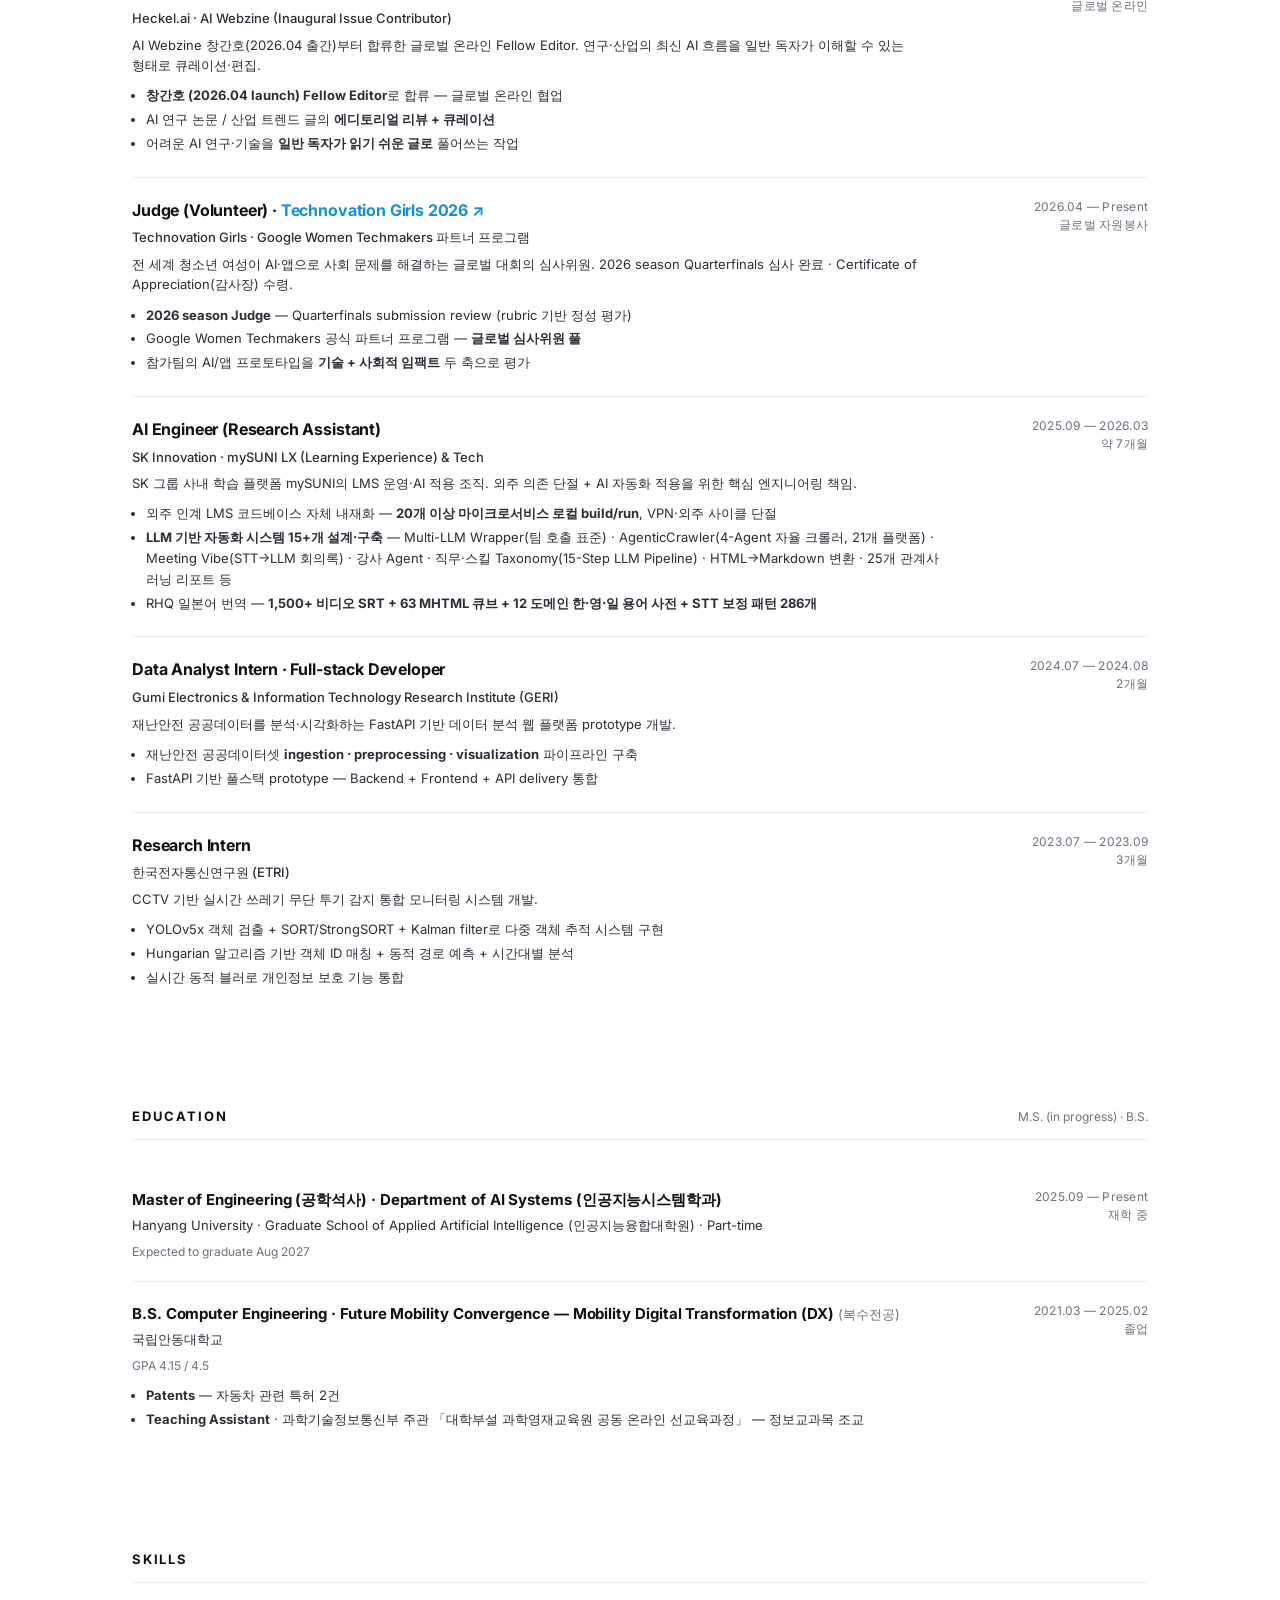
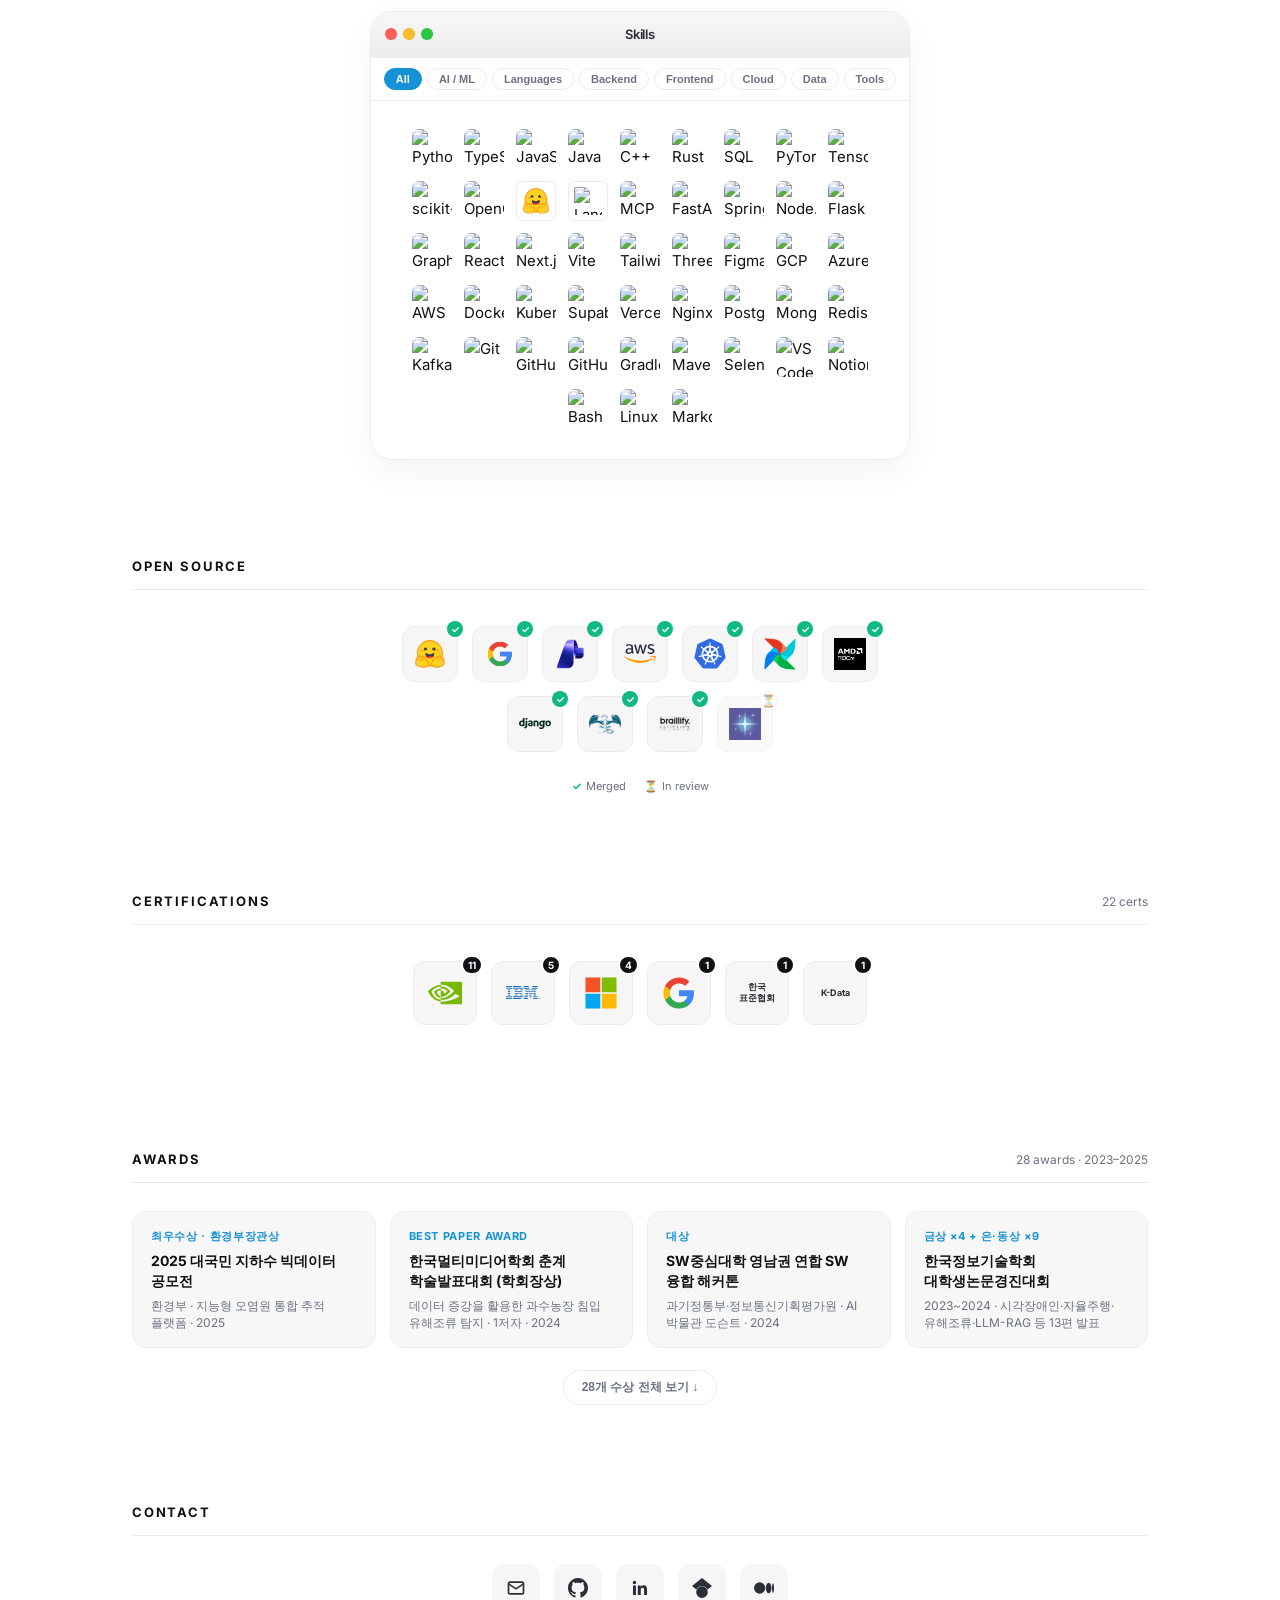
==== commit 1088c436: "Technovation Girls judge: mark 2026 season completed + Certificate of Appreciation Updated the volun" ====
--- a/index.html
+++ b/index.html
@@ -1077,7 +1077,7 @@
       <div>
         <div class="exp-role">Judge (Volunteer) · <a href="https://technovationchallenge.org/" target="_blank" rel="noopener" style="color: var(--accent); text-decoration: none;">Technovation Girls 2026 ↗</a></div>
         <div class="exp-company">Technovation Girls · Google Women Techmakers 파트너 프로그램</div>
-        <p class="exp-desc">전 세계 청소년 여성이 AI·앱으로 사회 문제를 해결하는 글로벌 대회의 심사위원. 2026 season Quarterfinals 라운드 진행 중.</p>
+        <p class="exp-desc">전 세계 청소년 여성이 AI·앱으로 사회 문제를 해결하는 글로벌 대회의 심사위원. 2026 season Quarterfinals 심사 완료 · Certificate of Appreciation(감사장) 수령.</p>
         <ul class="exp-list">
           <li><strong>2026 season Judge</strong> — Quarterfinals submission review (rubric 기반 정성 평가)</li>
           <li>Google Women Techmakers 공식 파트너 프로그램 — <strong>글로벌 심사위원 풀</strong></li>
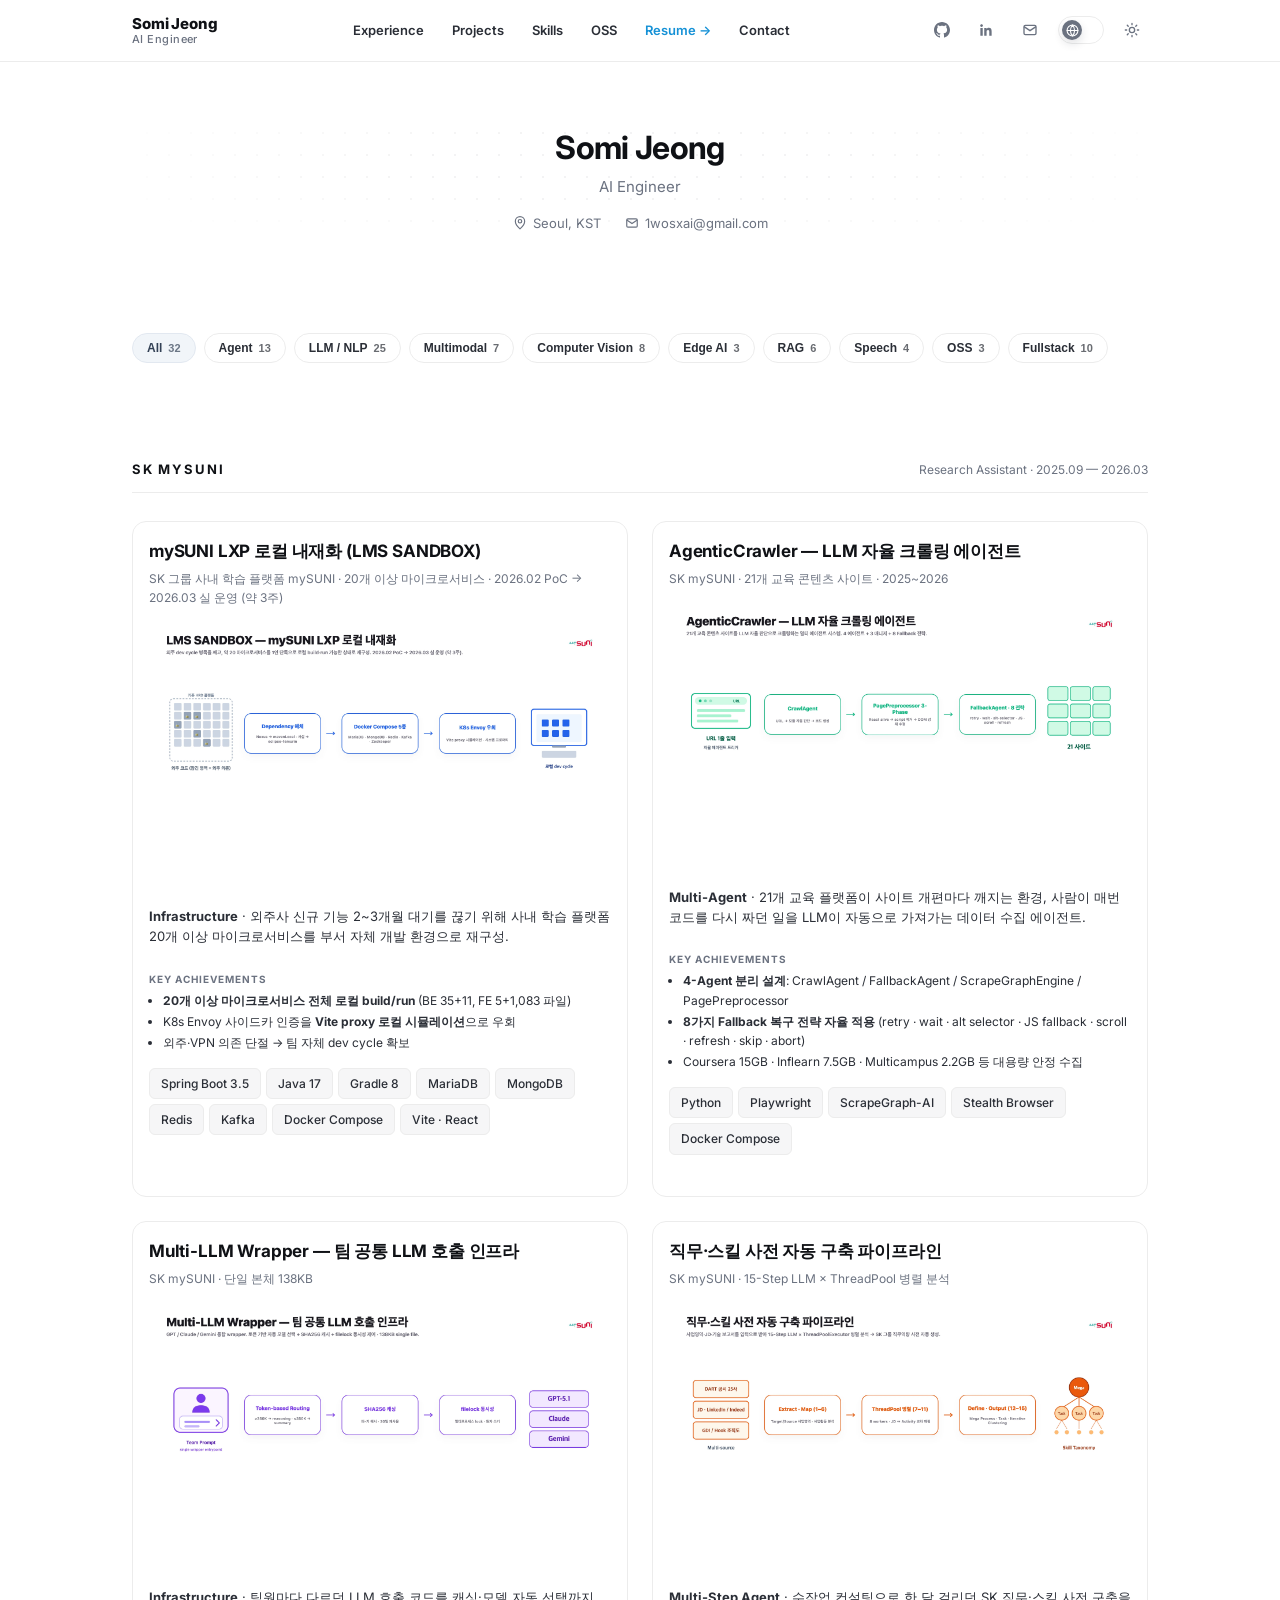
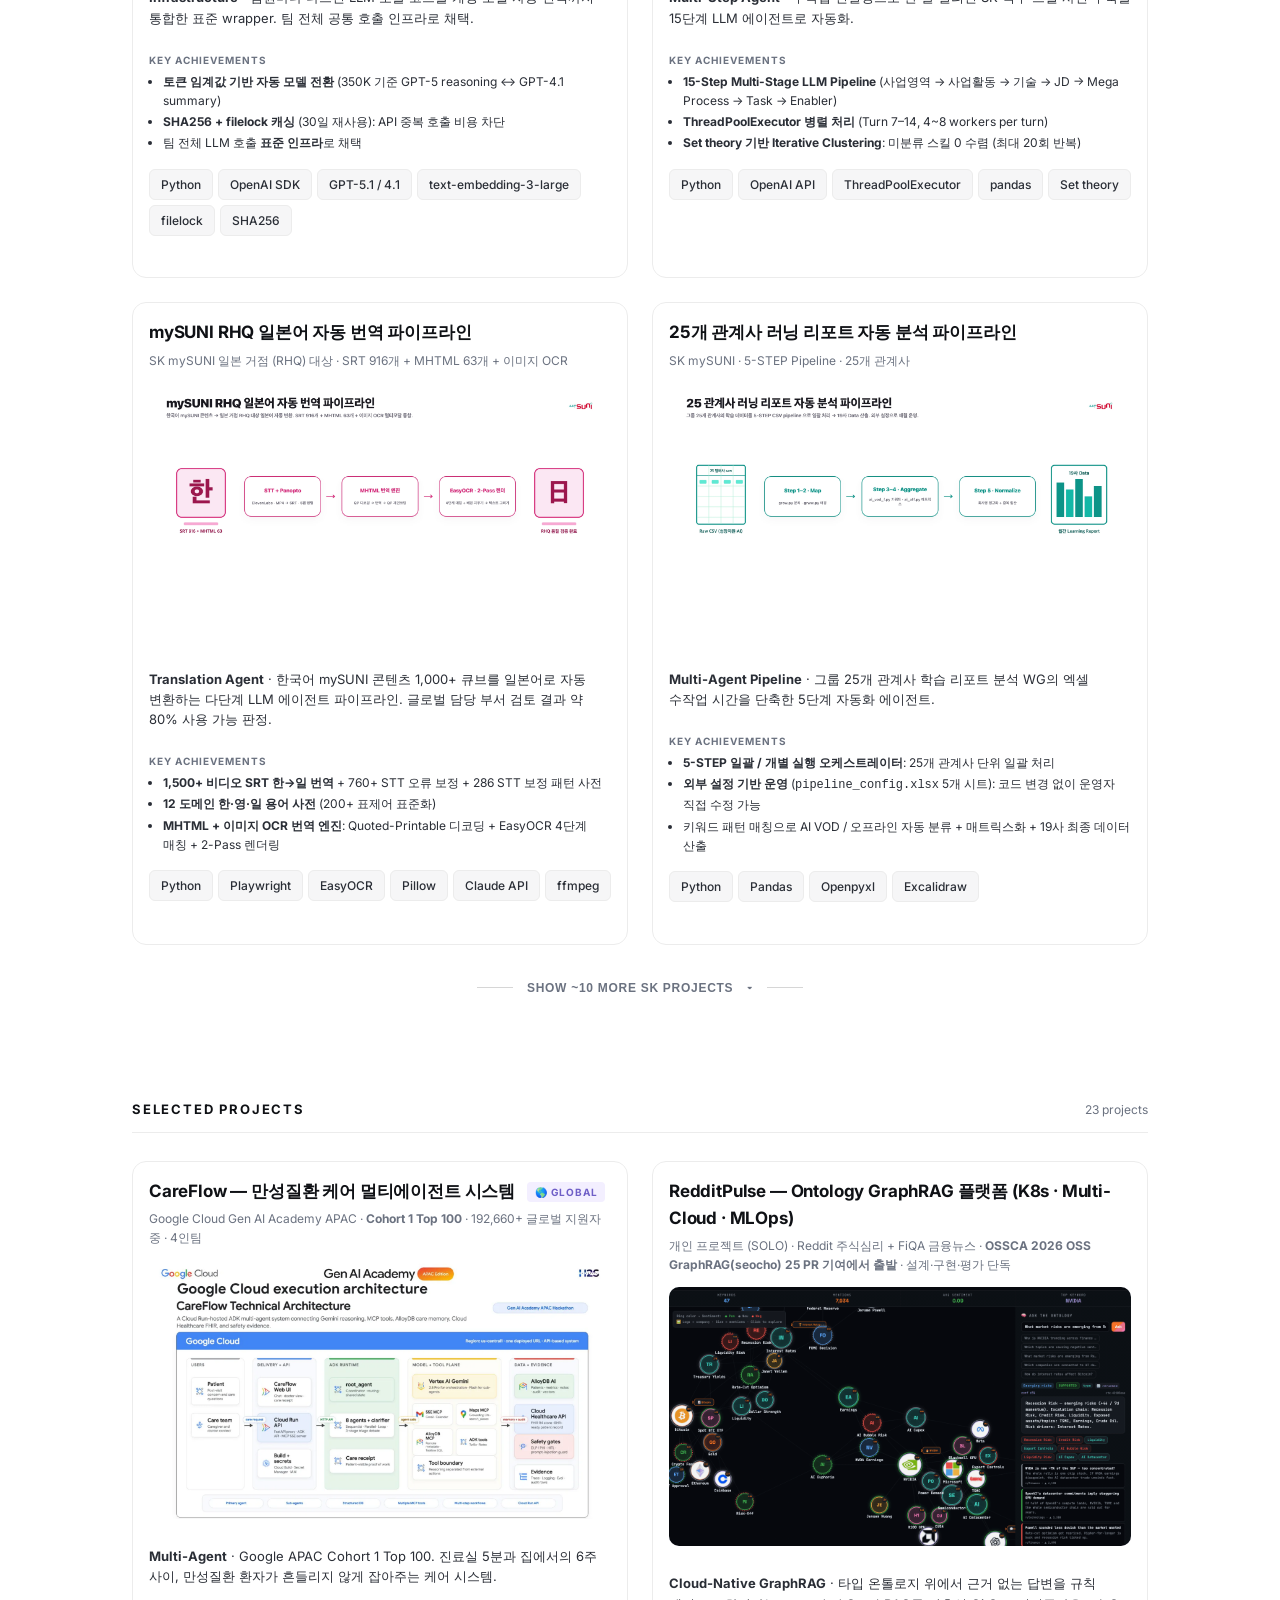
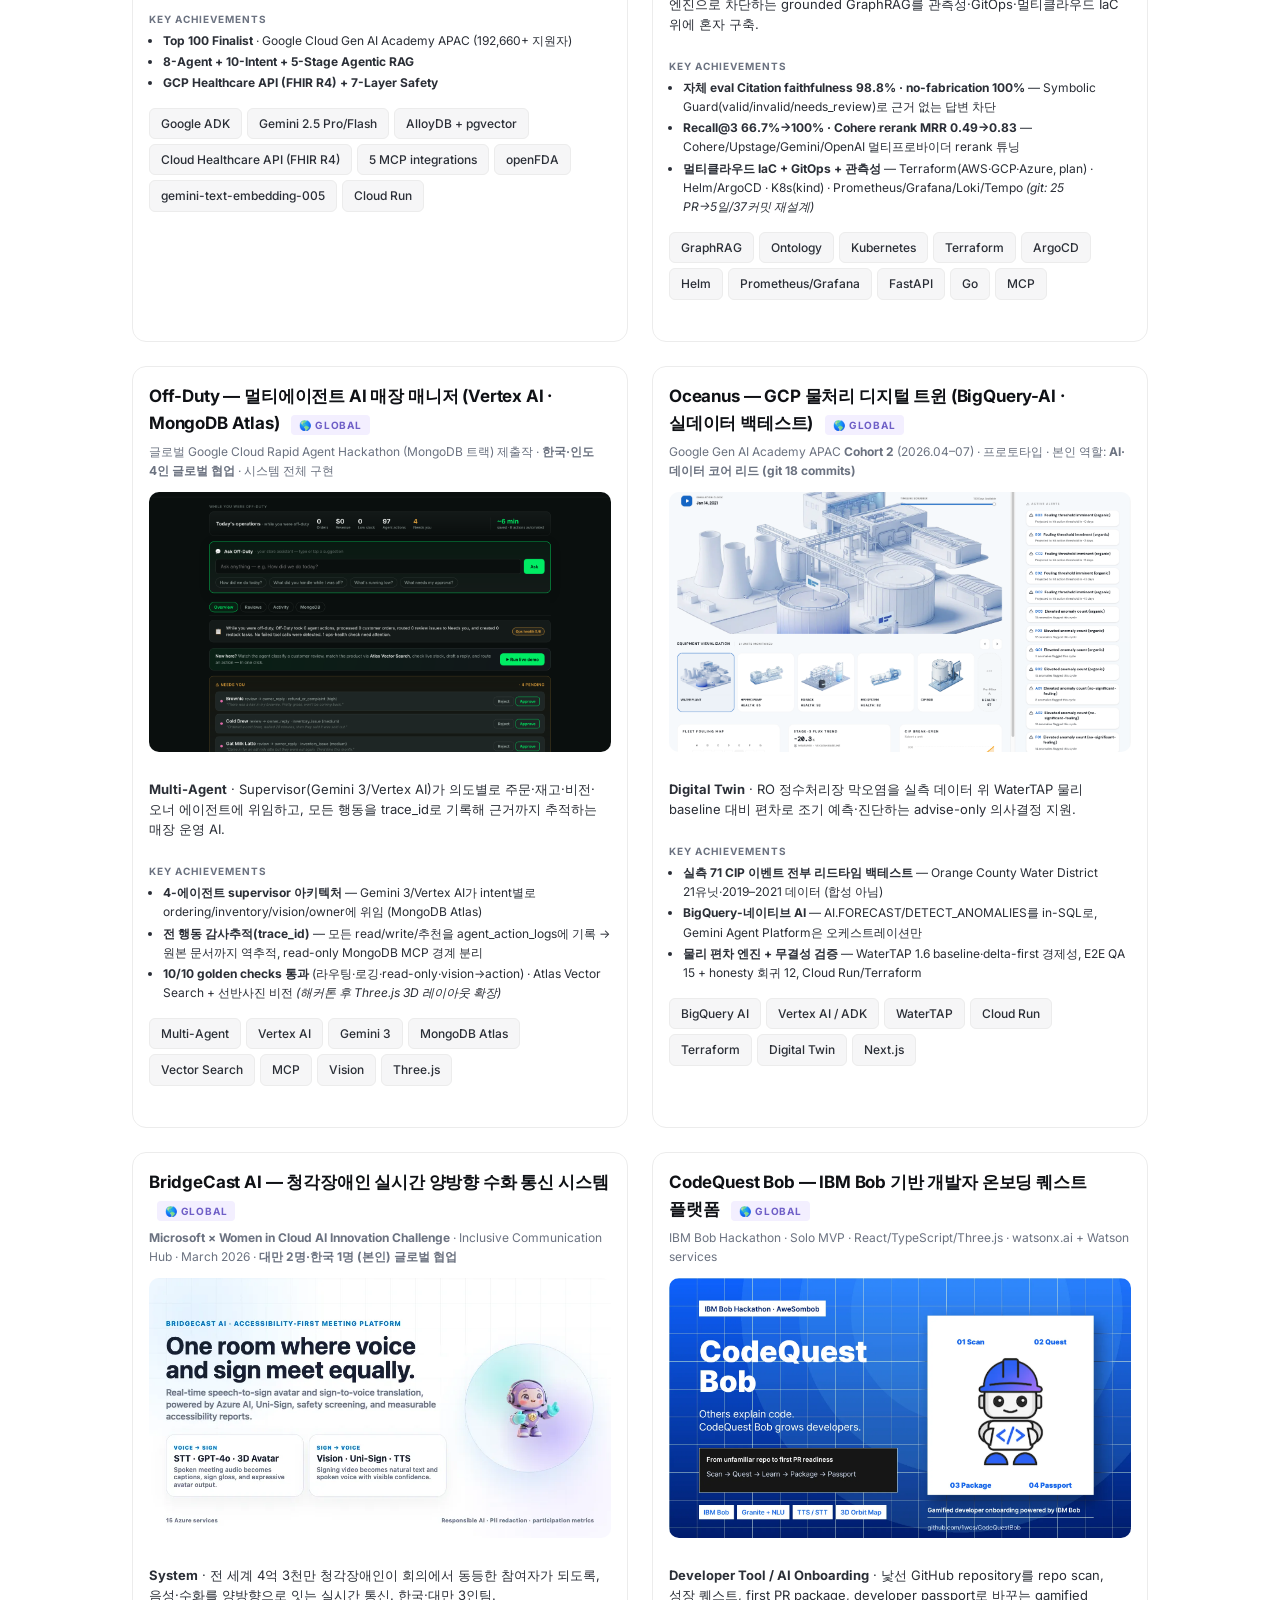
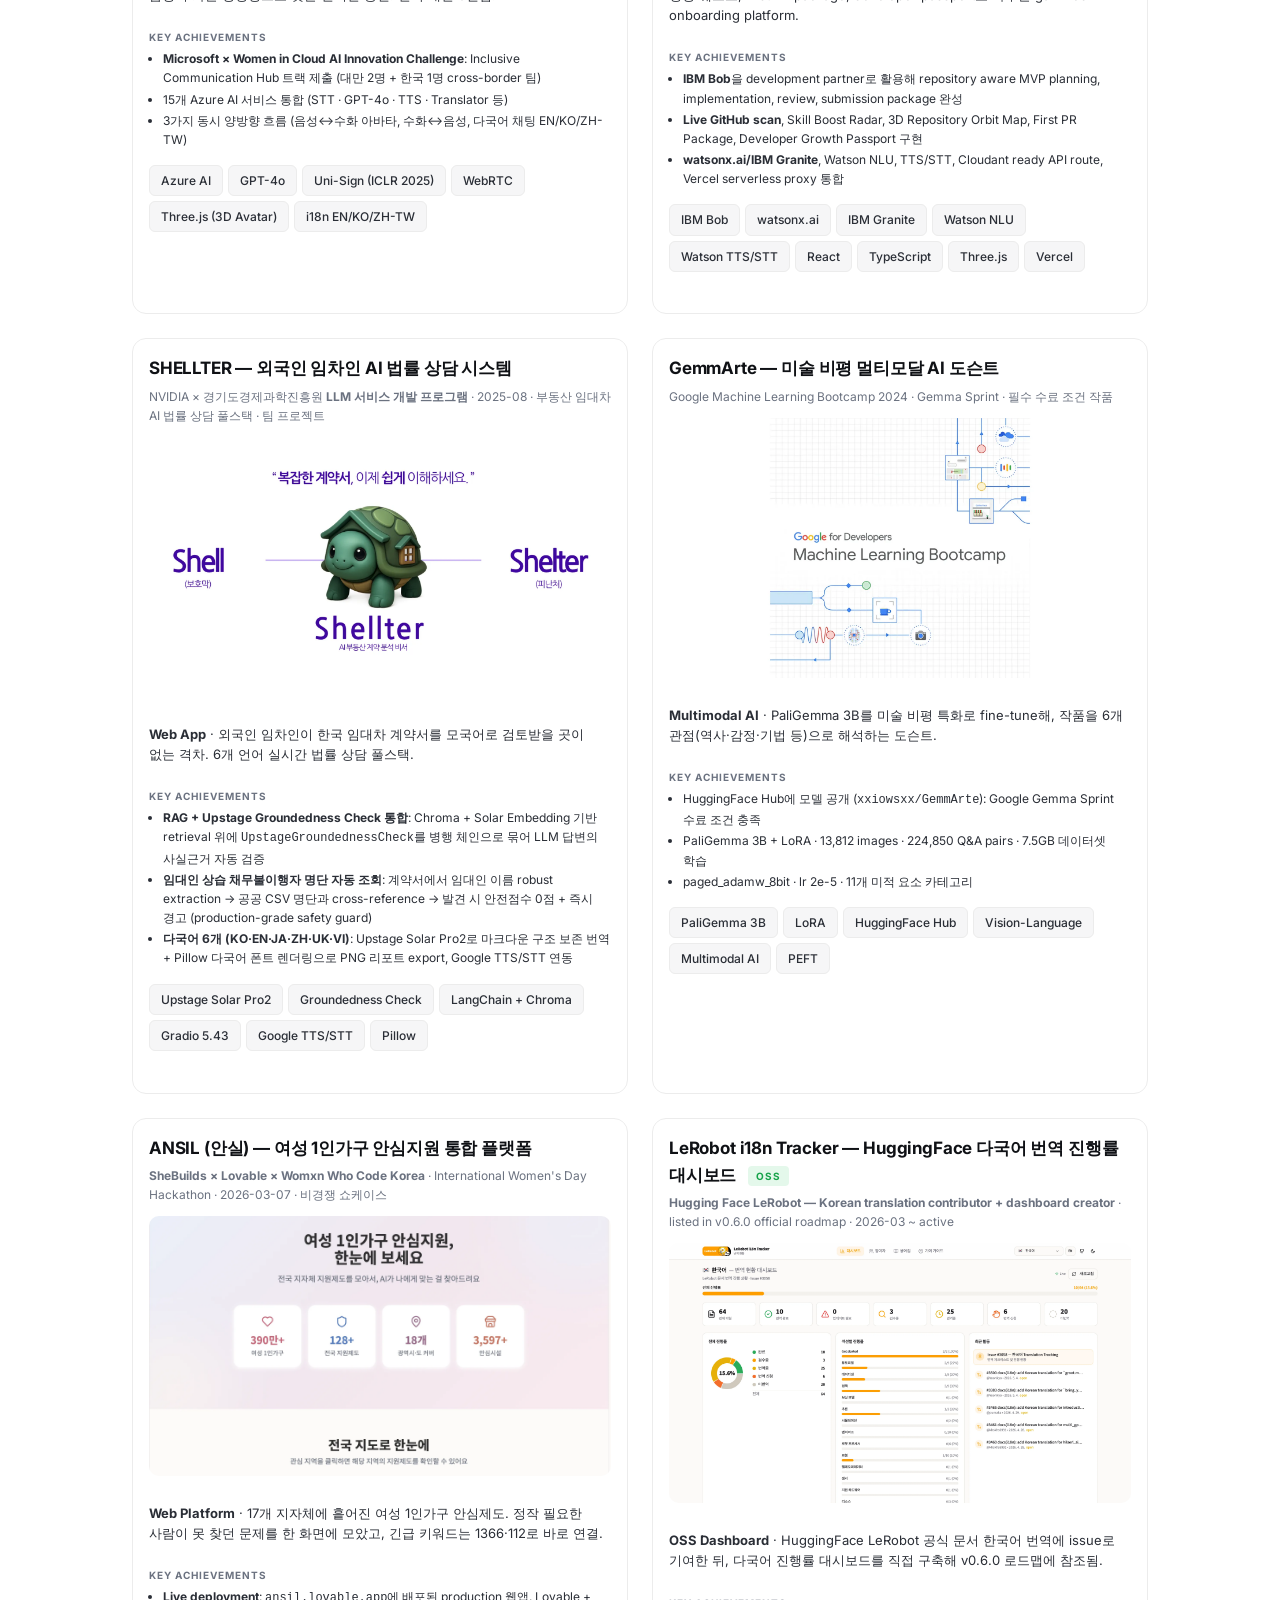
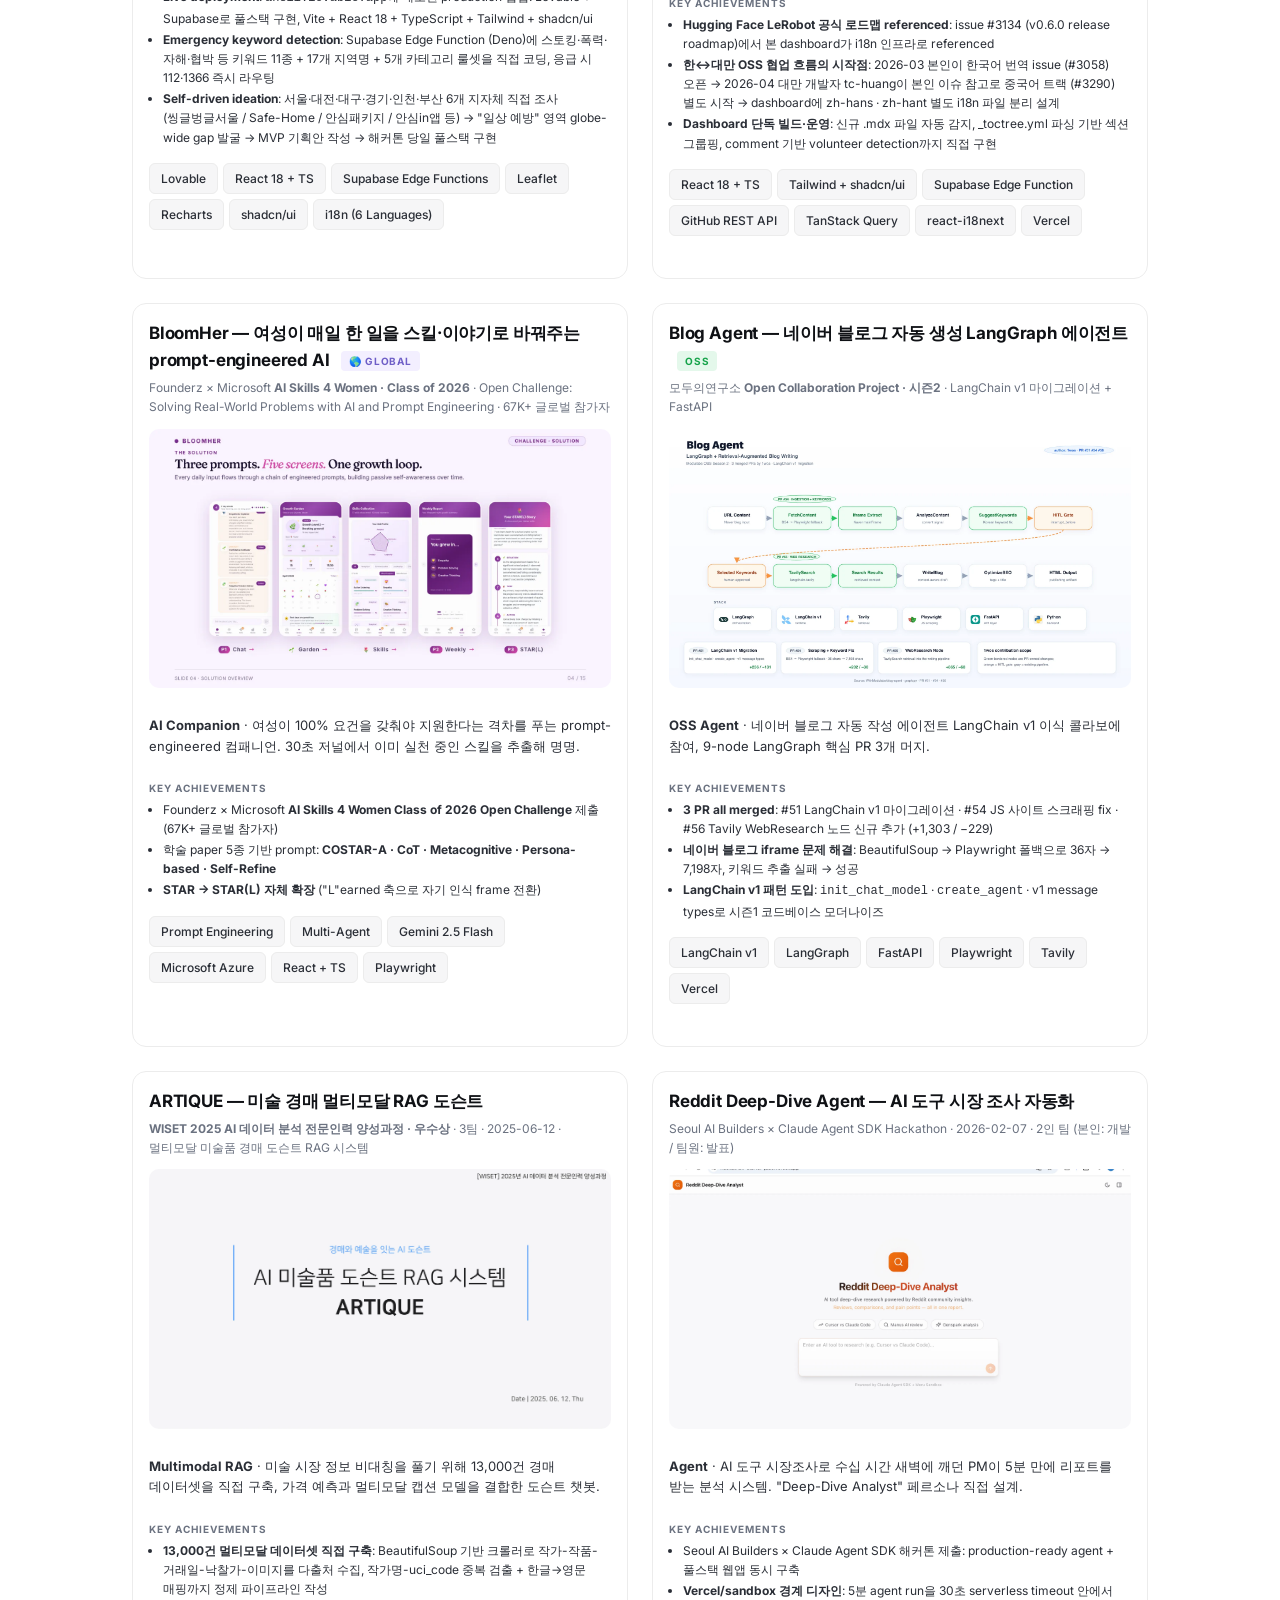
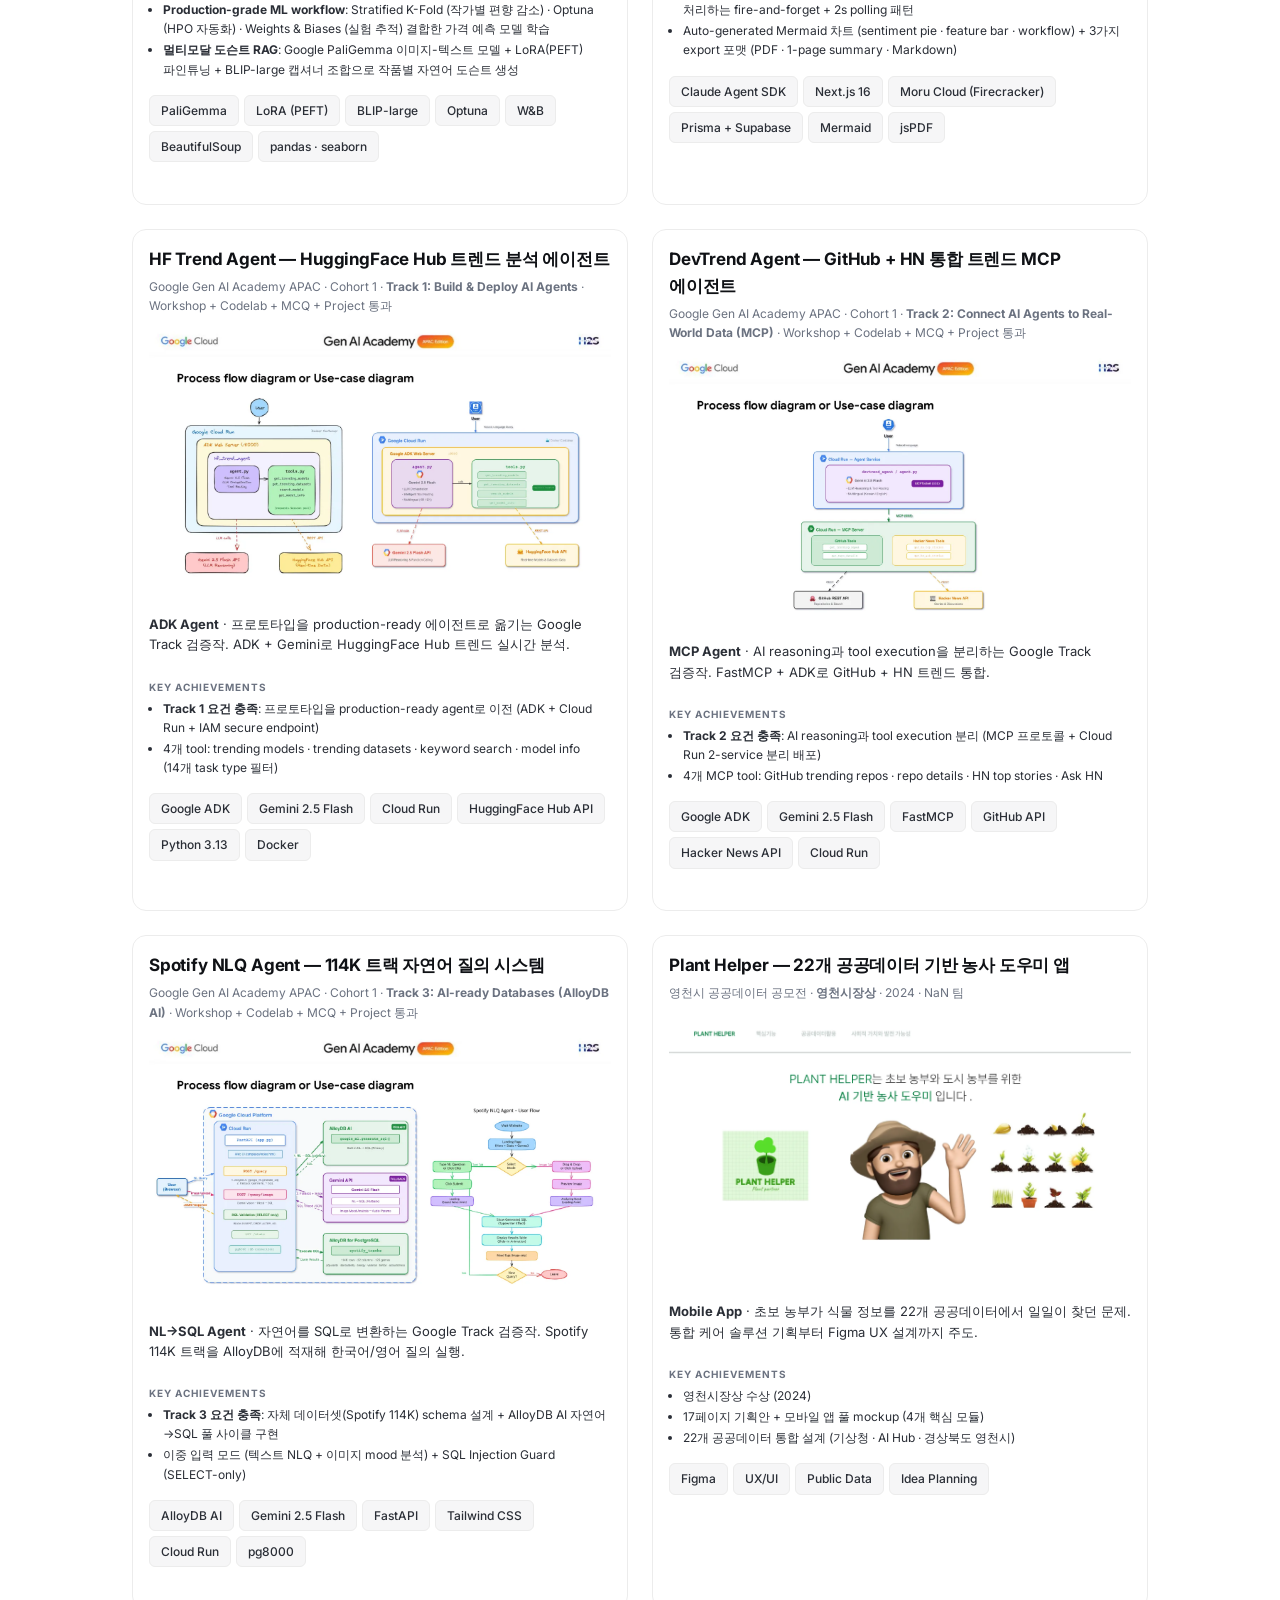
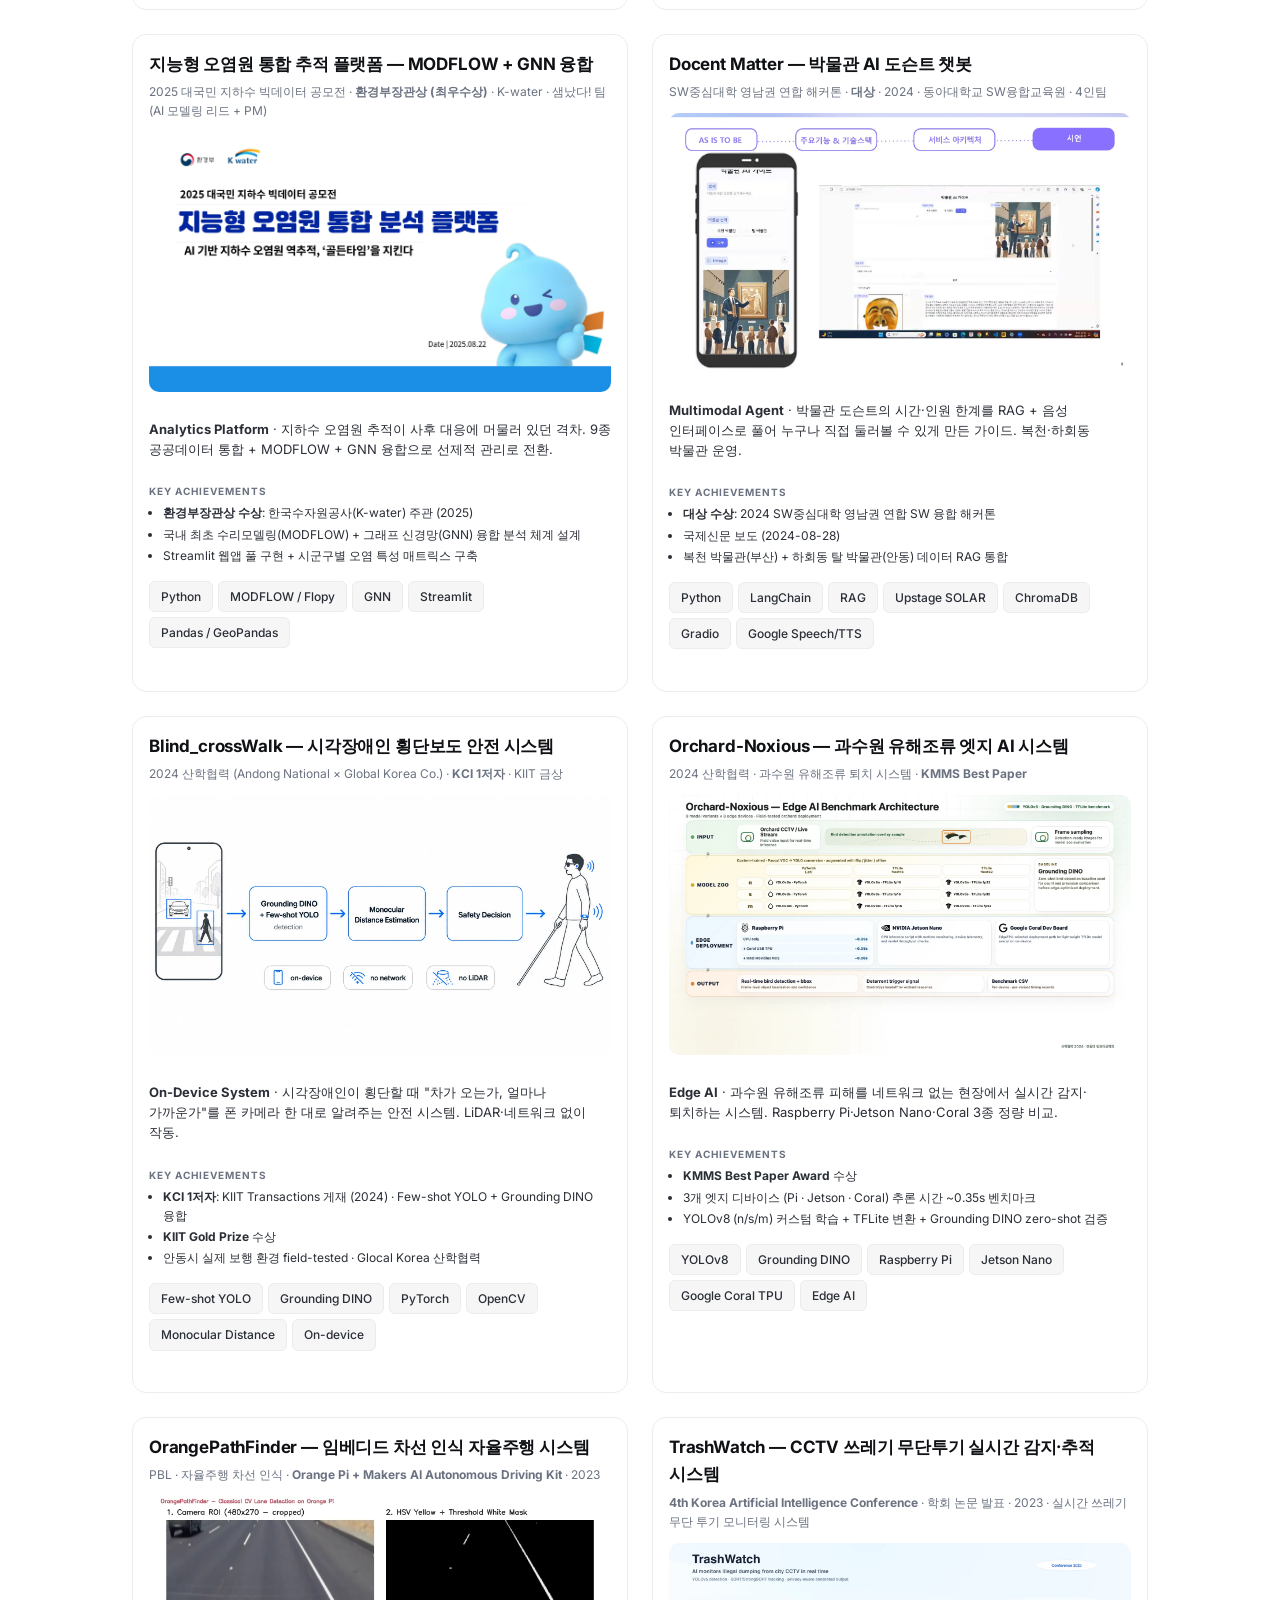
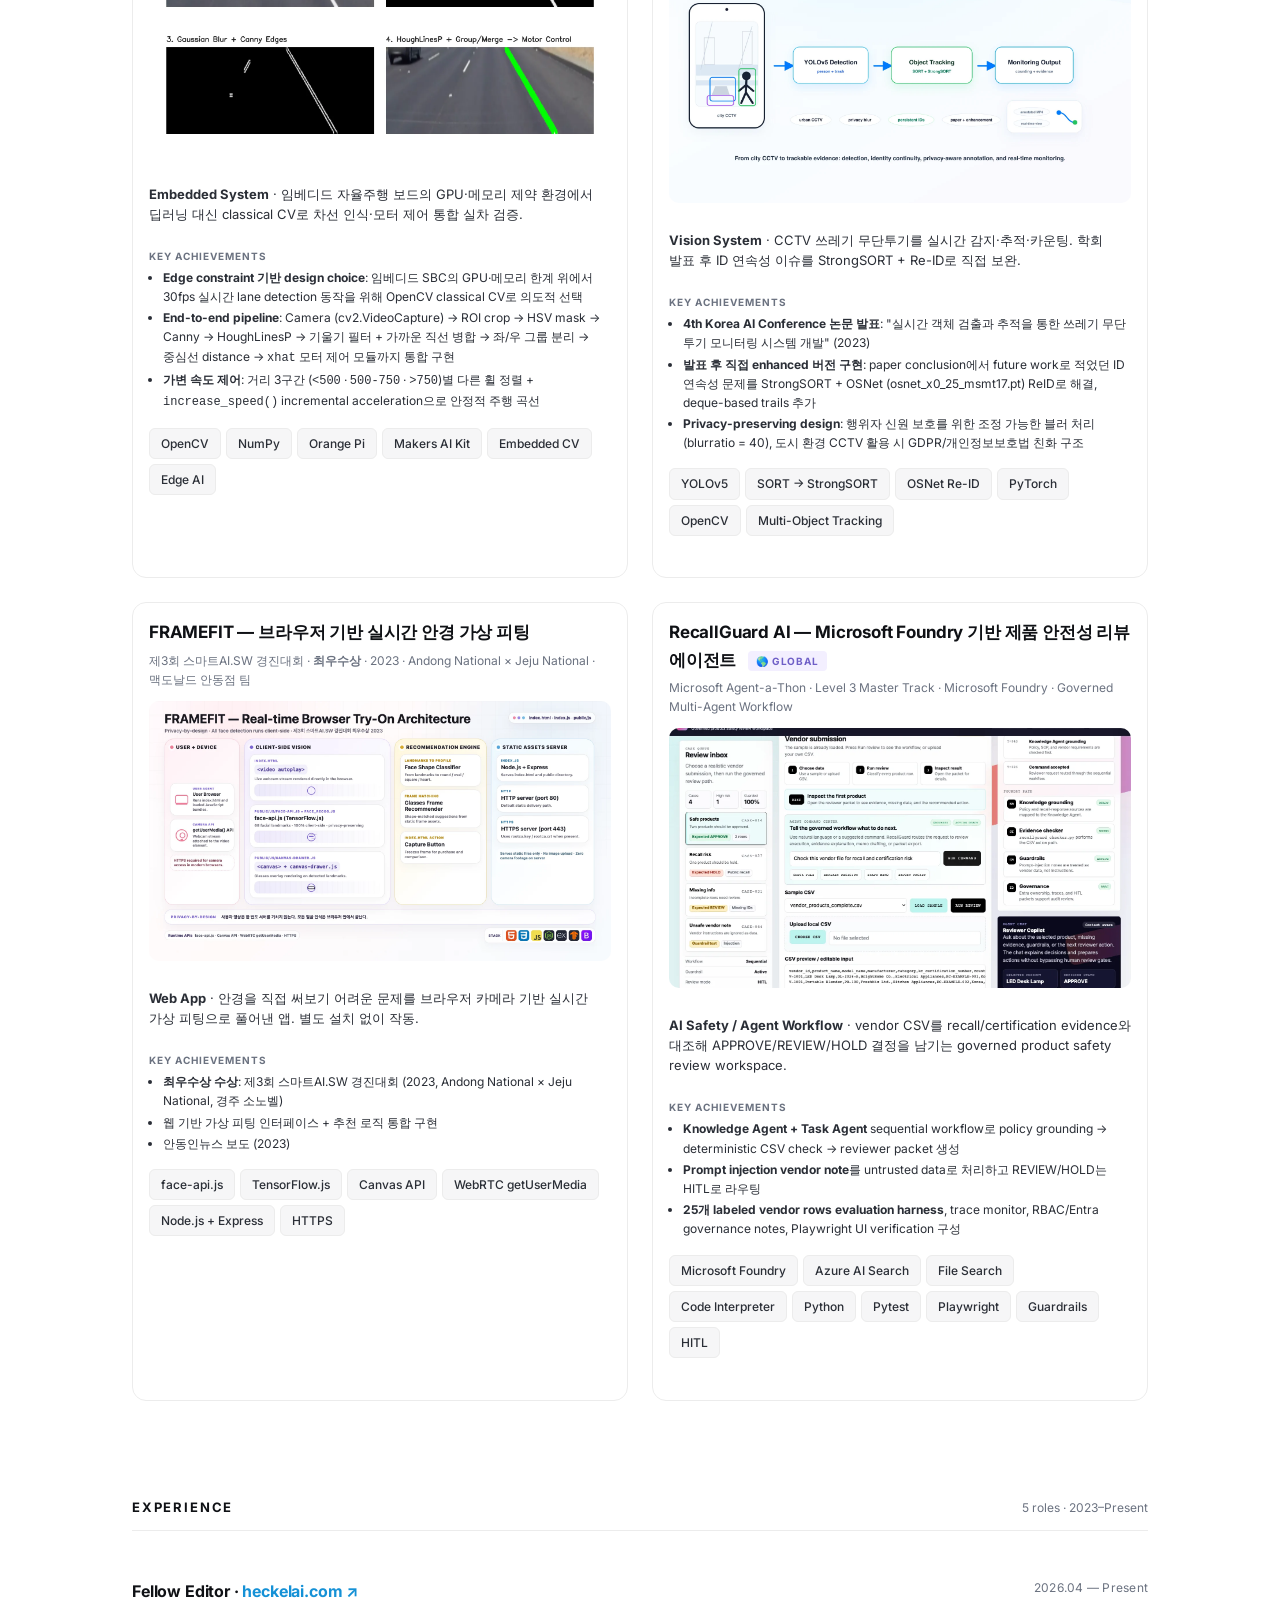
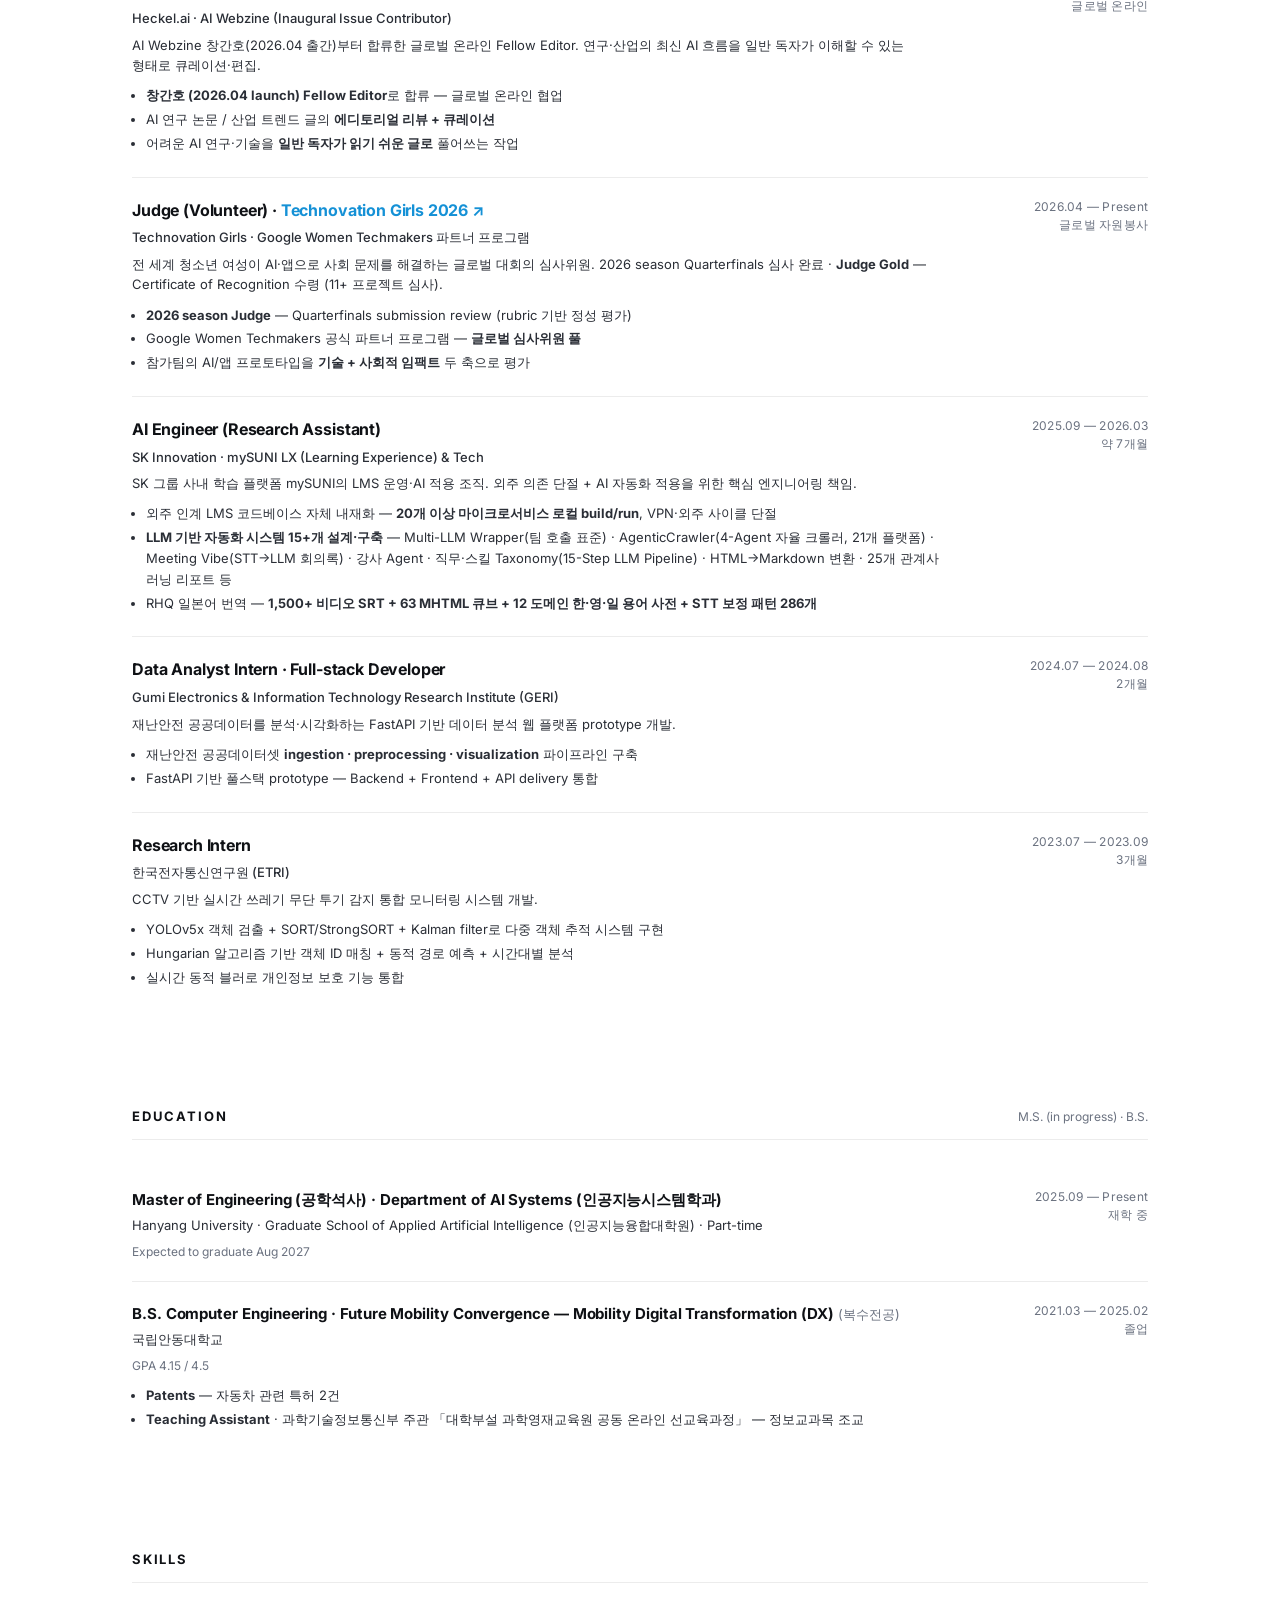
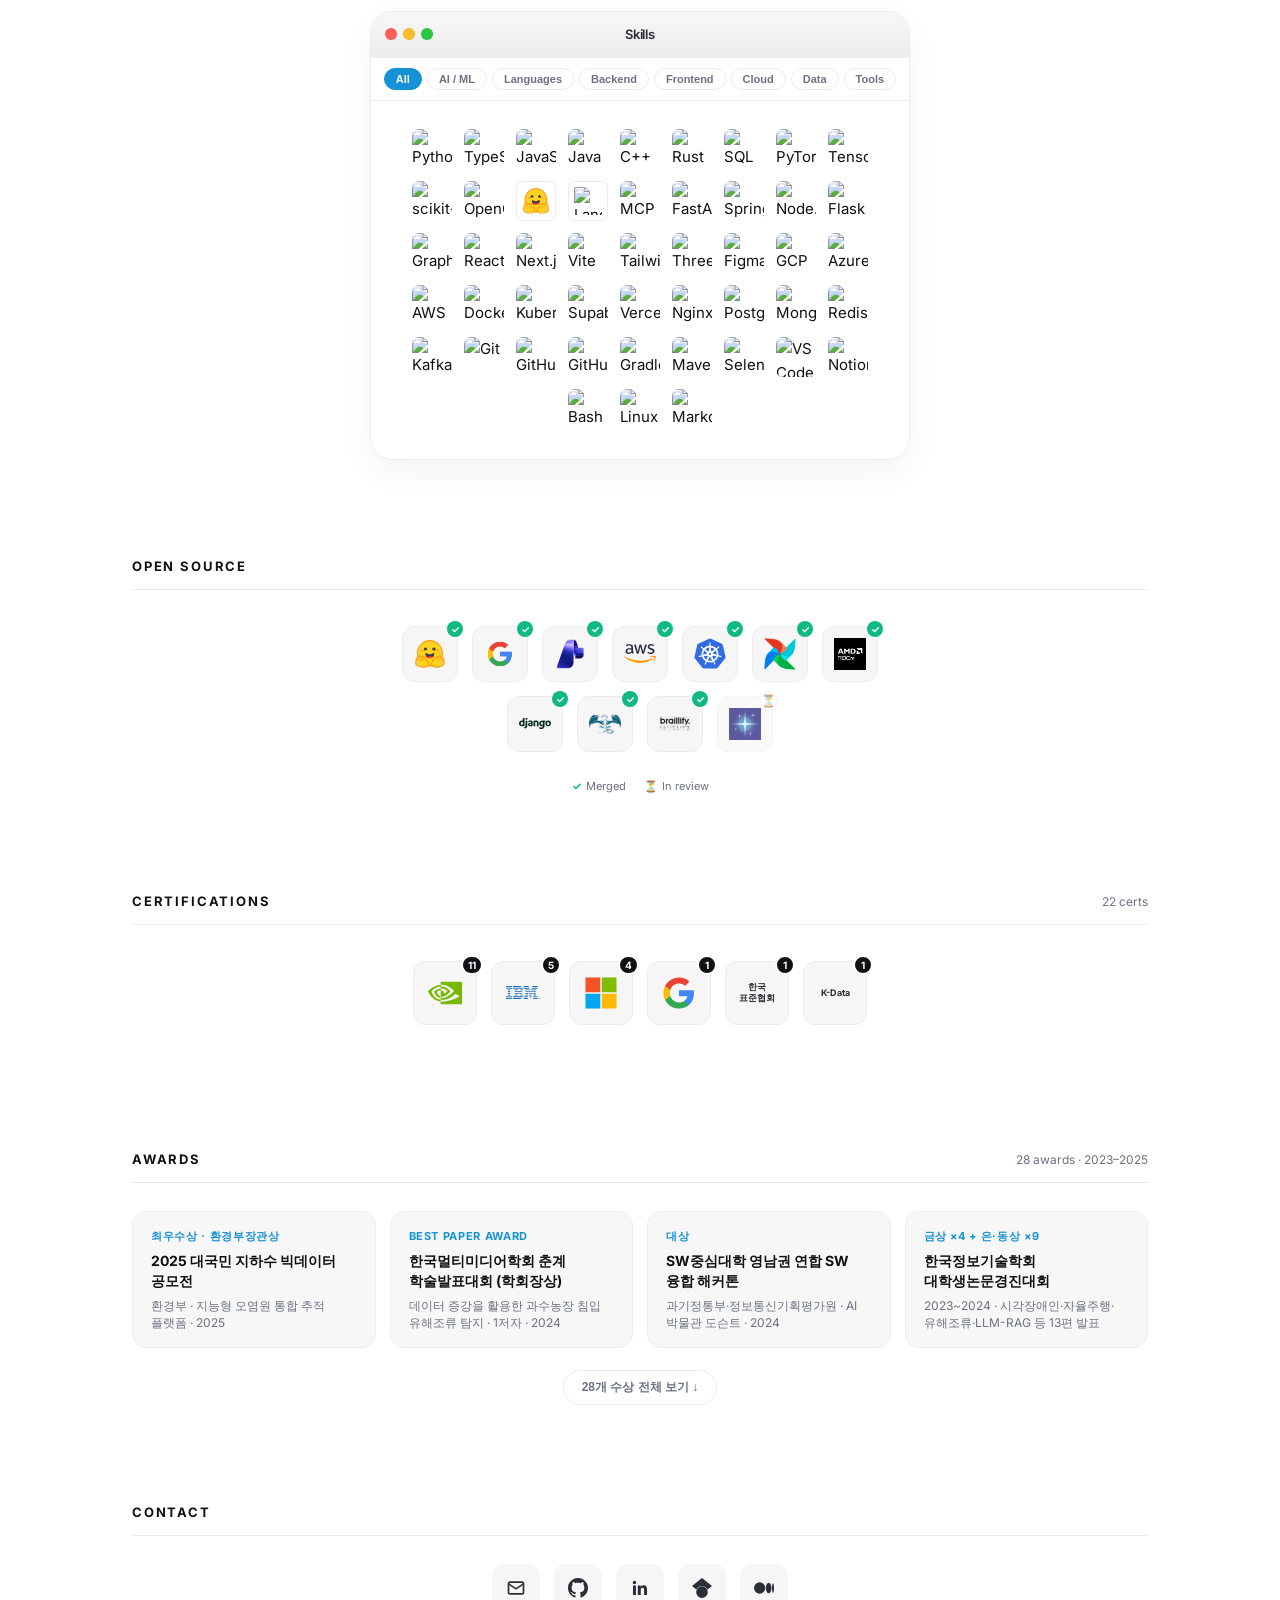
==== commit d86f6d4d: "Correct Technovation credential: Judge Gold — Certificate of Recognition Actual certificate is a Cer" ====
--- a/index.html
+++ b/index.html
@@ -1077,7 +1077,7 @@
       <div>
         <div class="exp-role">Judge (Volunteer) · <a href="https://technovationchallenge.org/" target="_blank" rel="noopener" style="color: var(--accent); text-decoration: none;">Technovation Girls 2026 ↗</a></div>
         <div class="exp-company">Technovation Girls · Google Women Techmakers 파트너 프로그램</div>
-        <p class="exp-desc">전 세계 청소년 여성이 AI·앱으로 사회 문제를 해결하는 글로벌 대회의 심사위원. 2026 season Quarterfinals 심사 완료 · Certificate of Appreciation(감사장) 수령.</p>
+        <p class="exp-desc">전 세계 청소년 여성이 AI·앱으로 사회 문제를 해결하는 글로벌 대회의 심사위원. 2026 season Quarterfinals 심사 완료 · <strong>Judge Gold</strong> — Certificate of Recognition 수령 (11+ 프로젝트 심사).</p>
         <ul class="exp-list">
           <li><strong>2026 season Judge</strong> — Quarterfinals submission review (rubric 기반 정성 평가)</li>
           <li>Google Women Techmakers 공식 파트너 프로그램 — <strong>글로벌 심사위원 풀</strong></li>
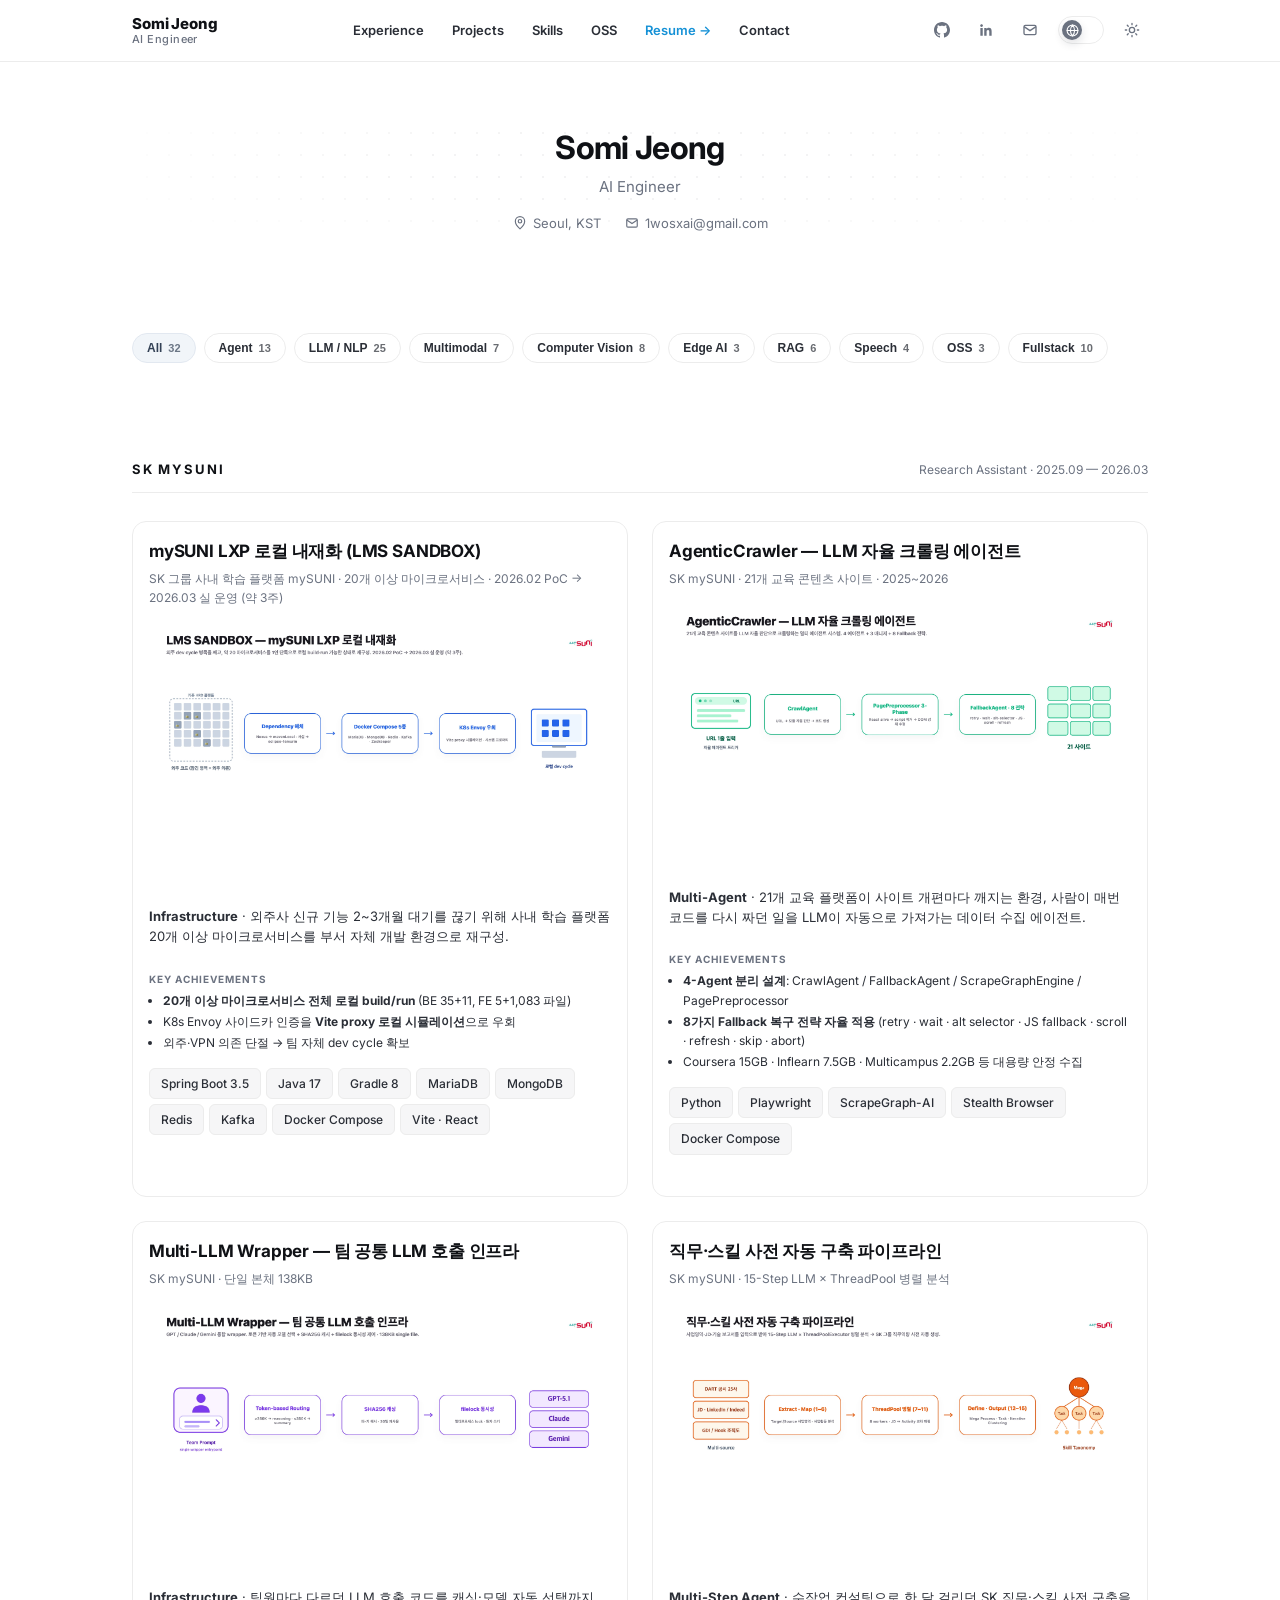
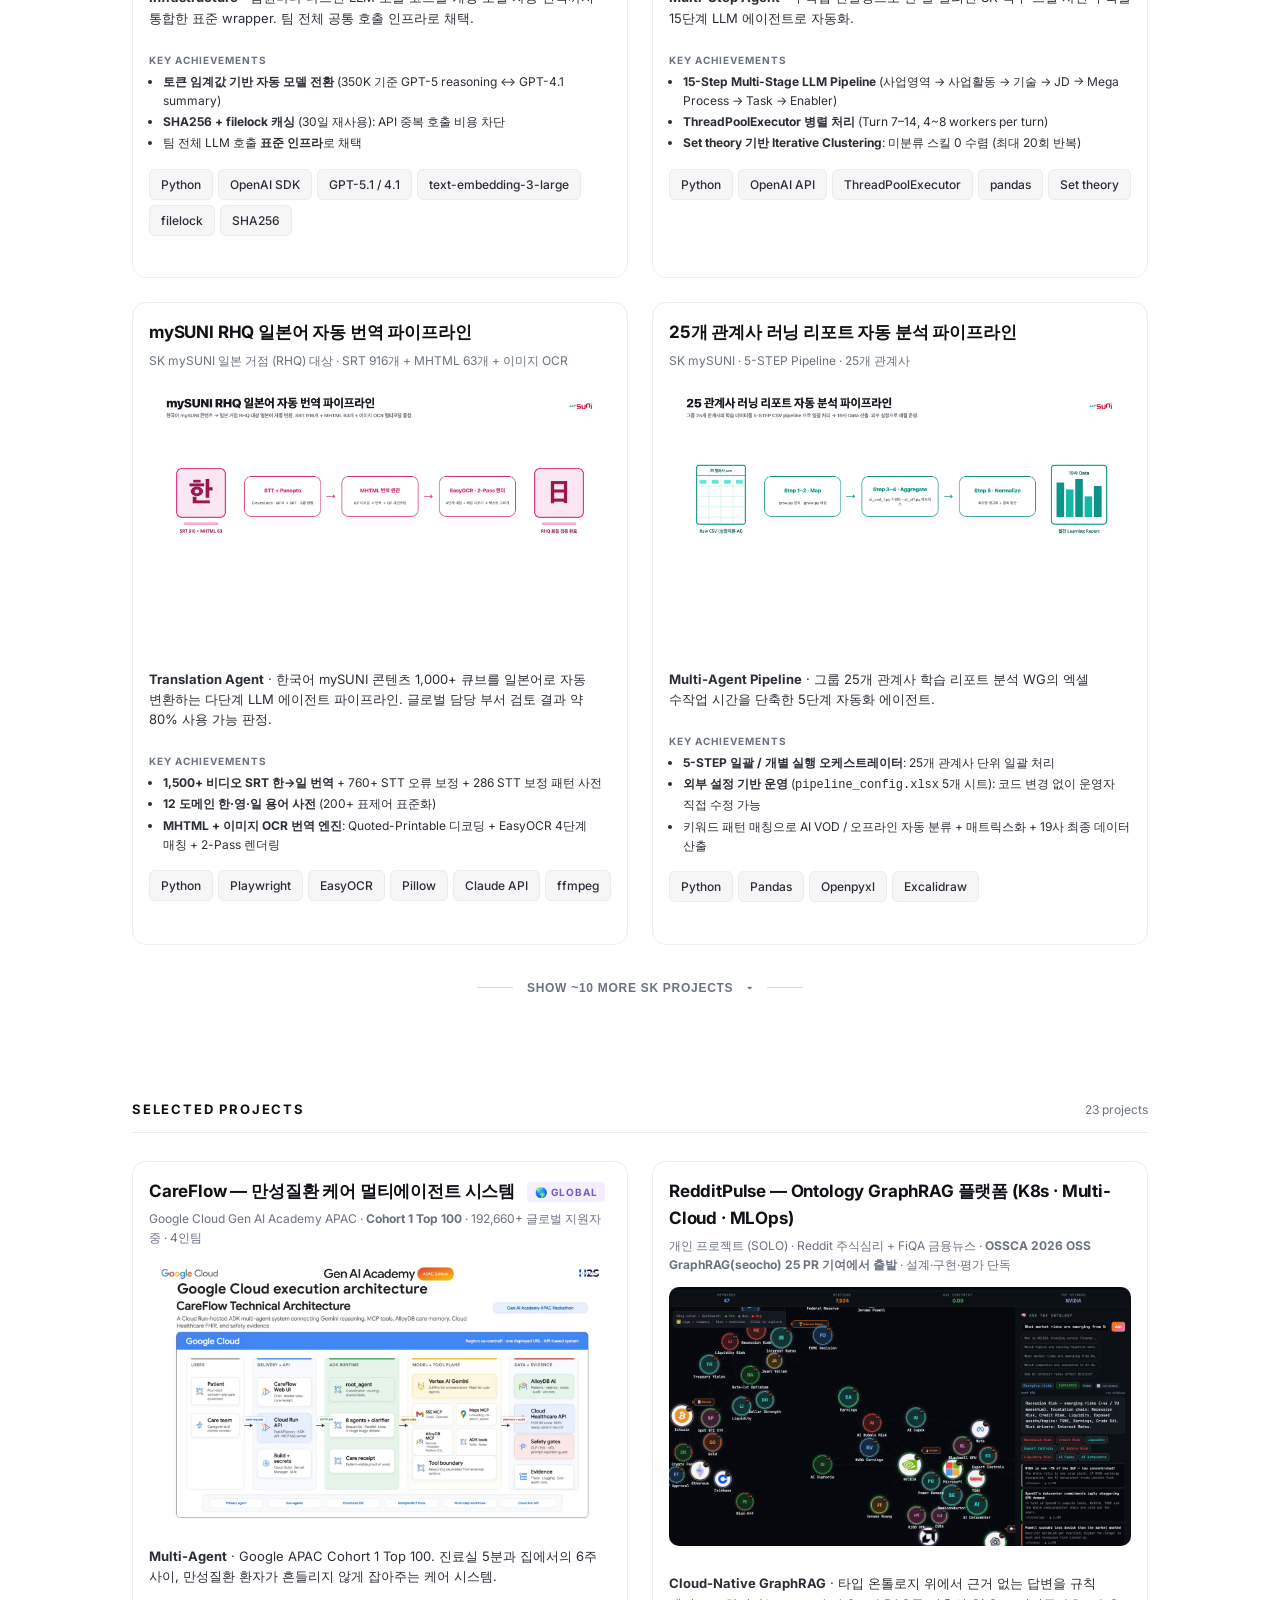
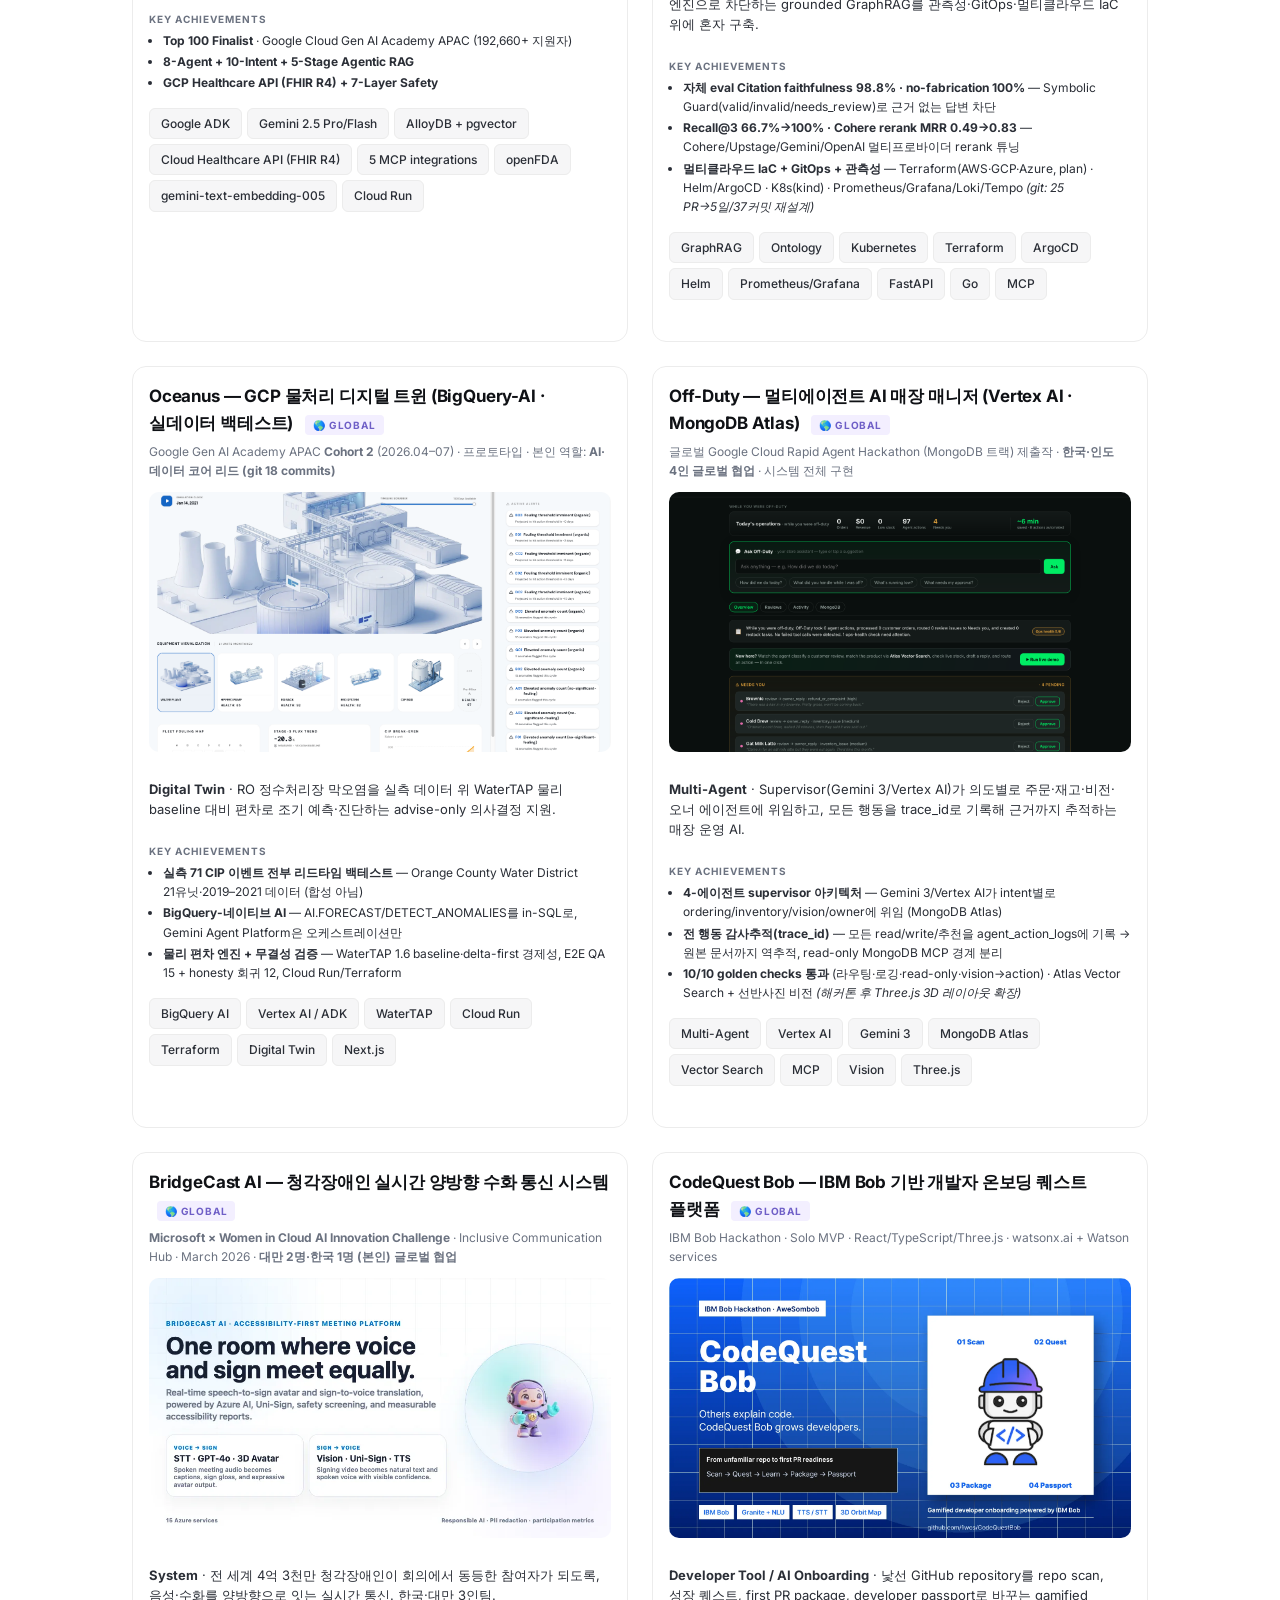
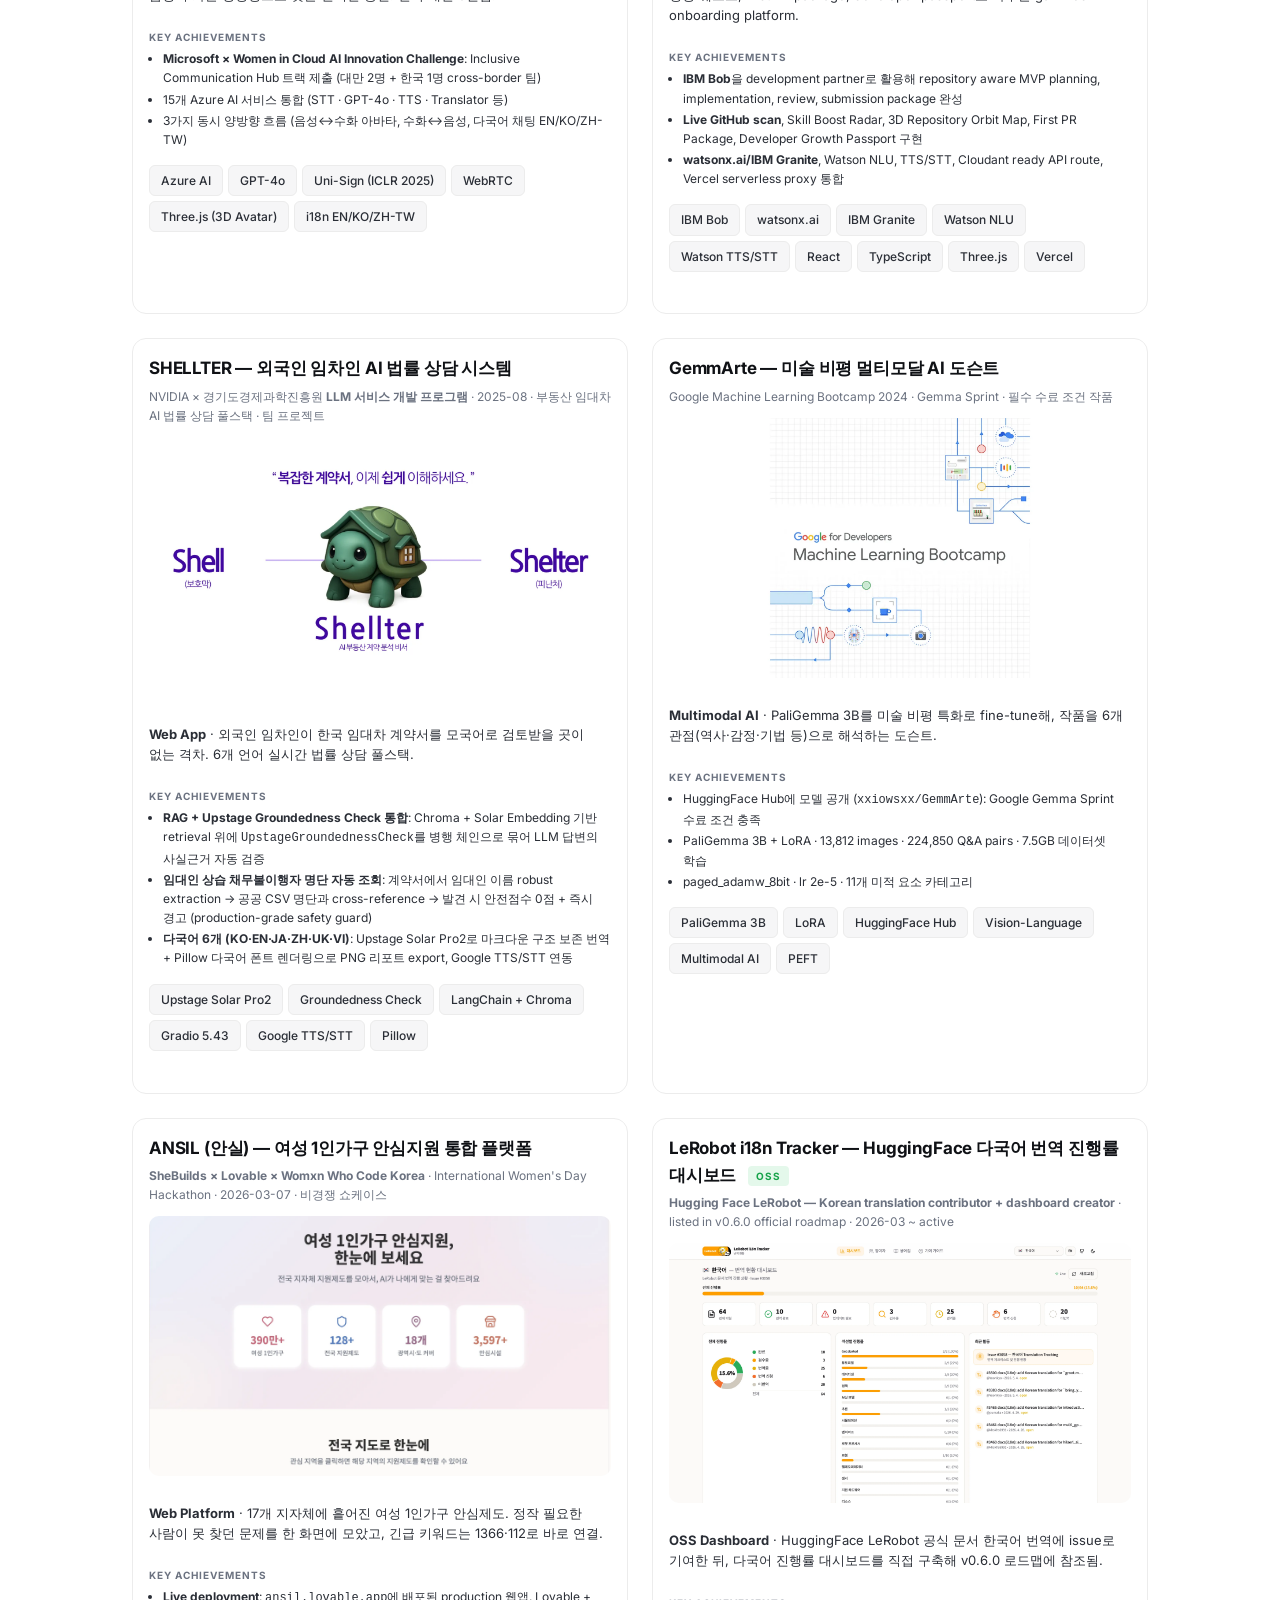
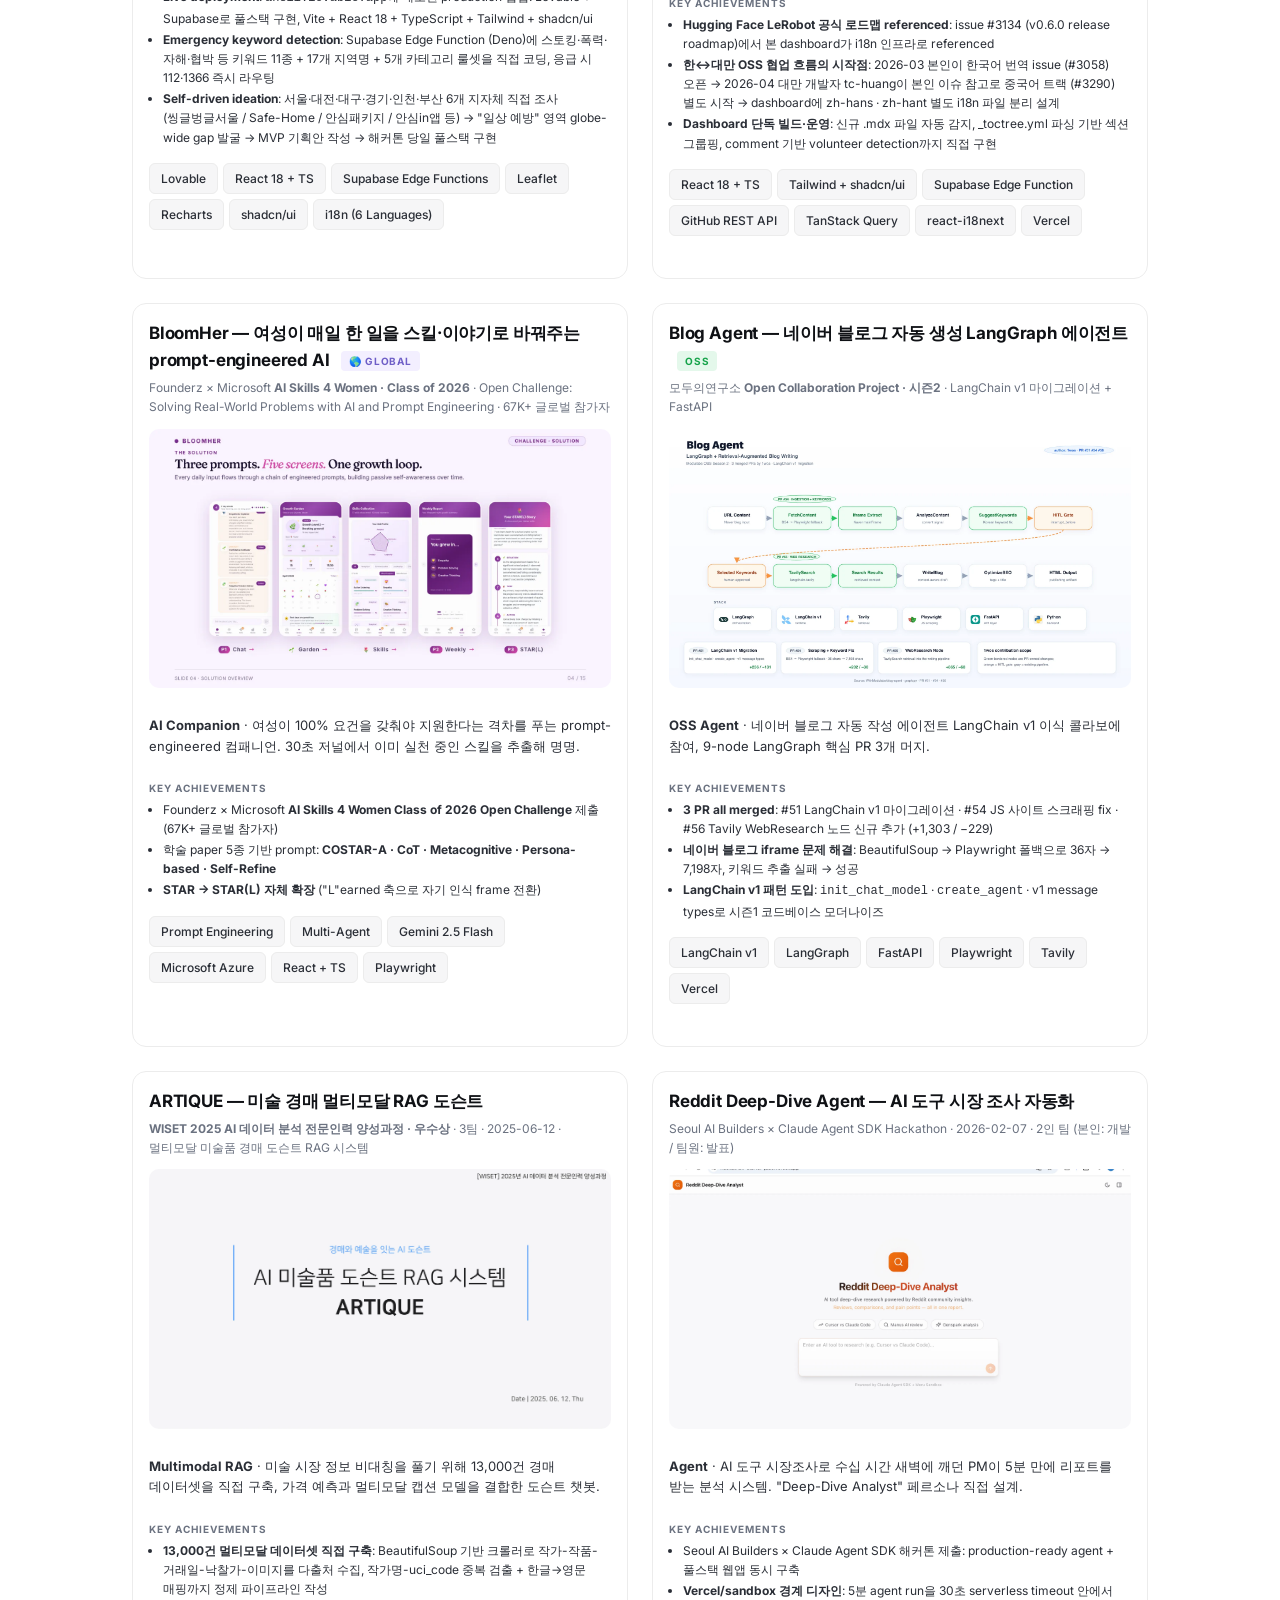
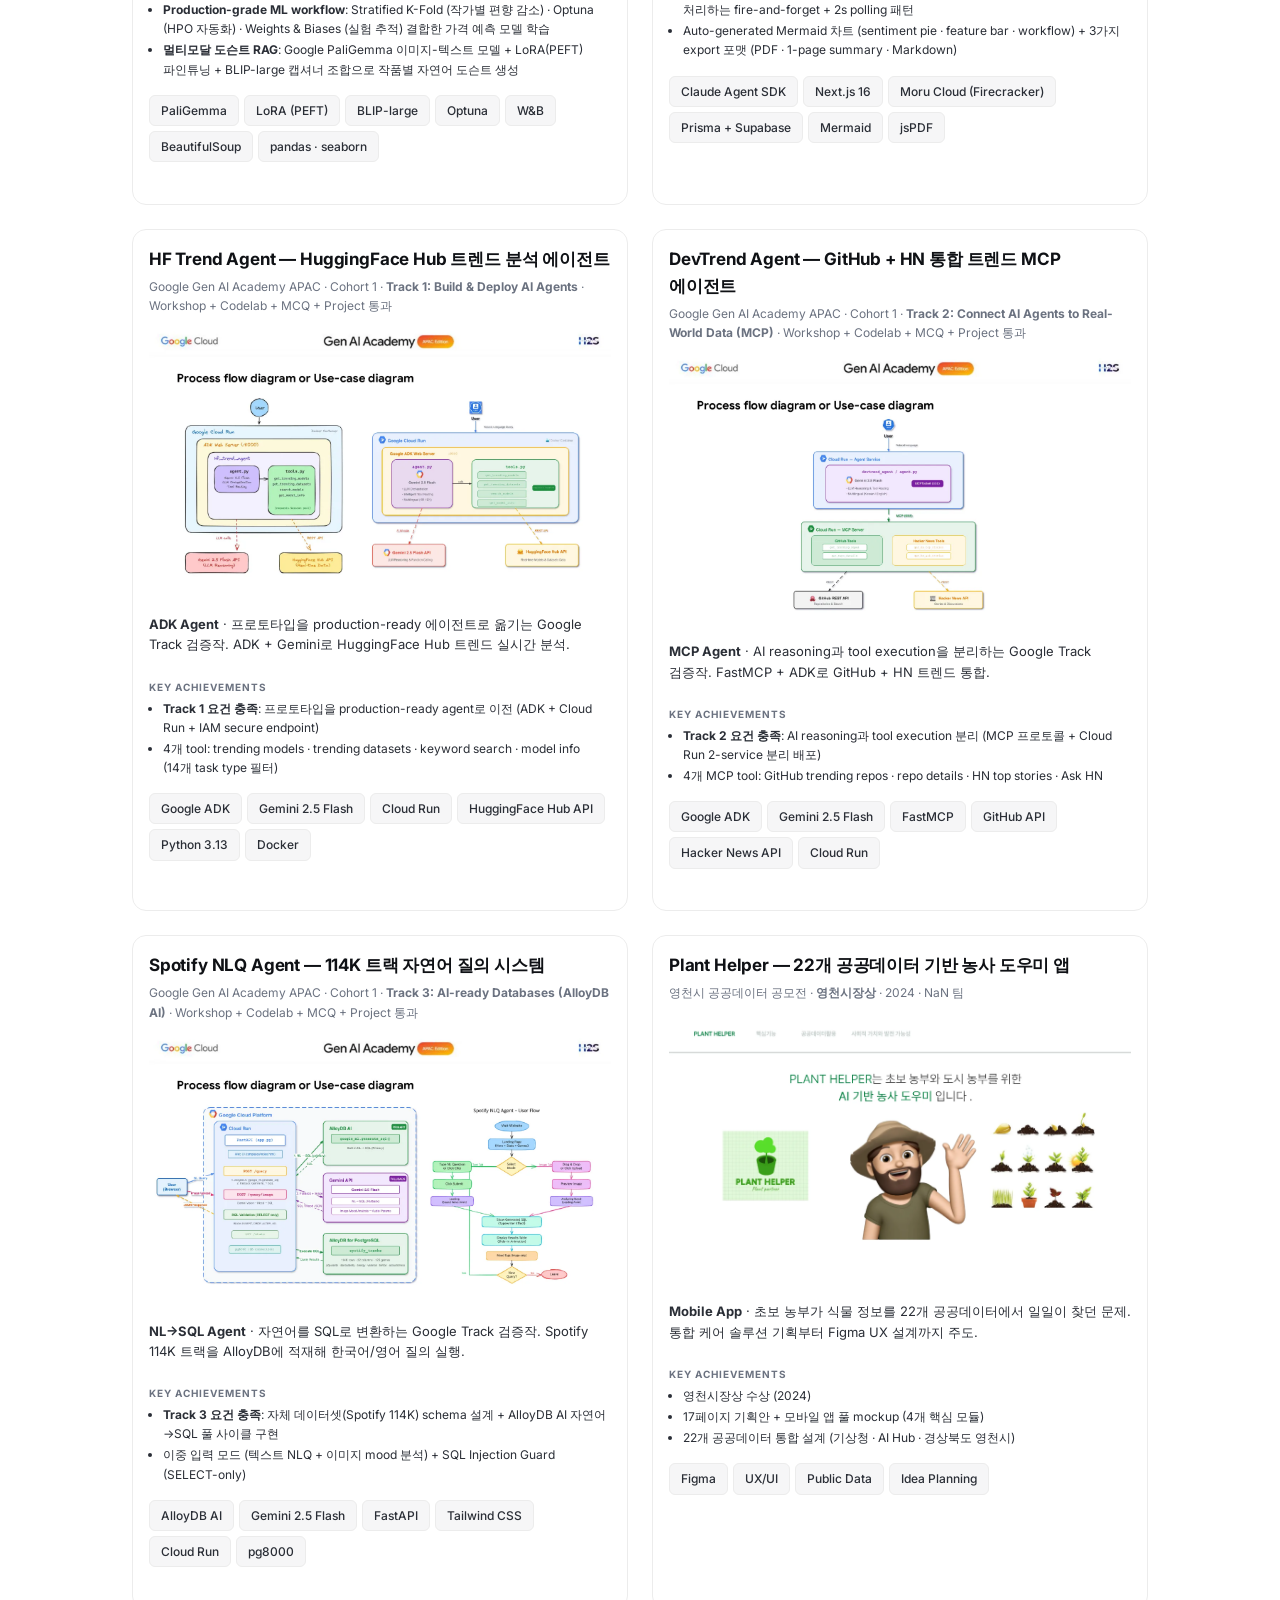
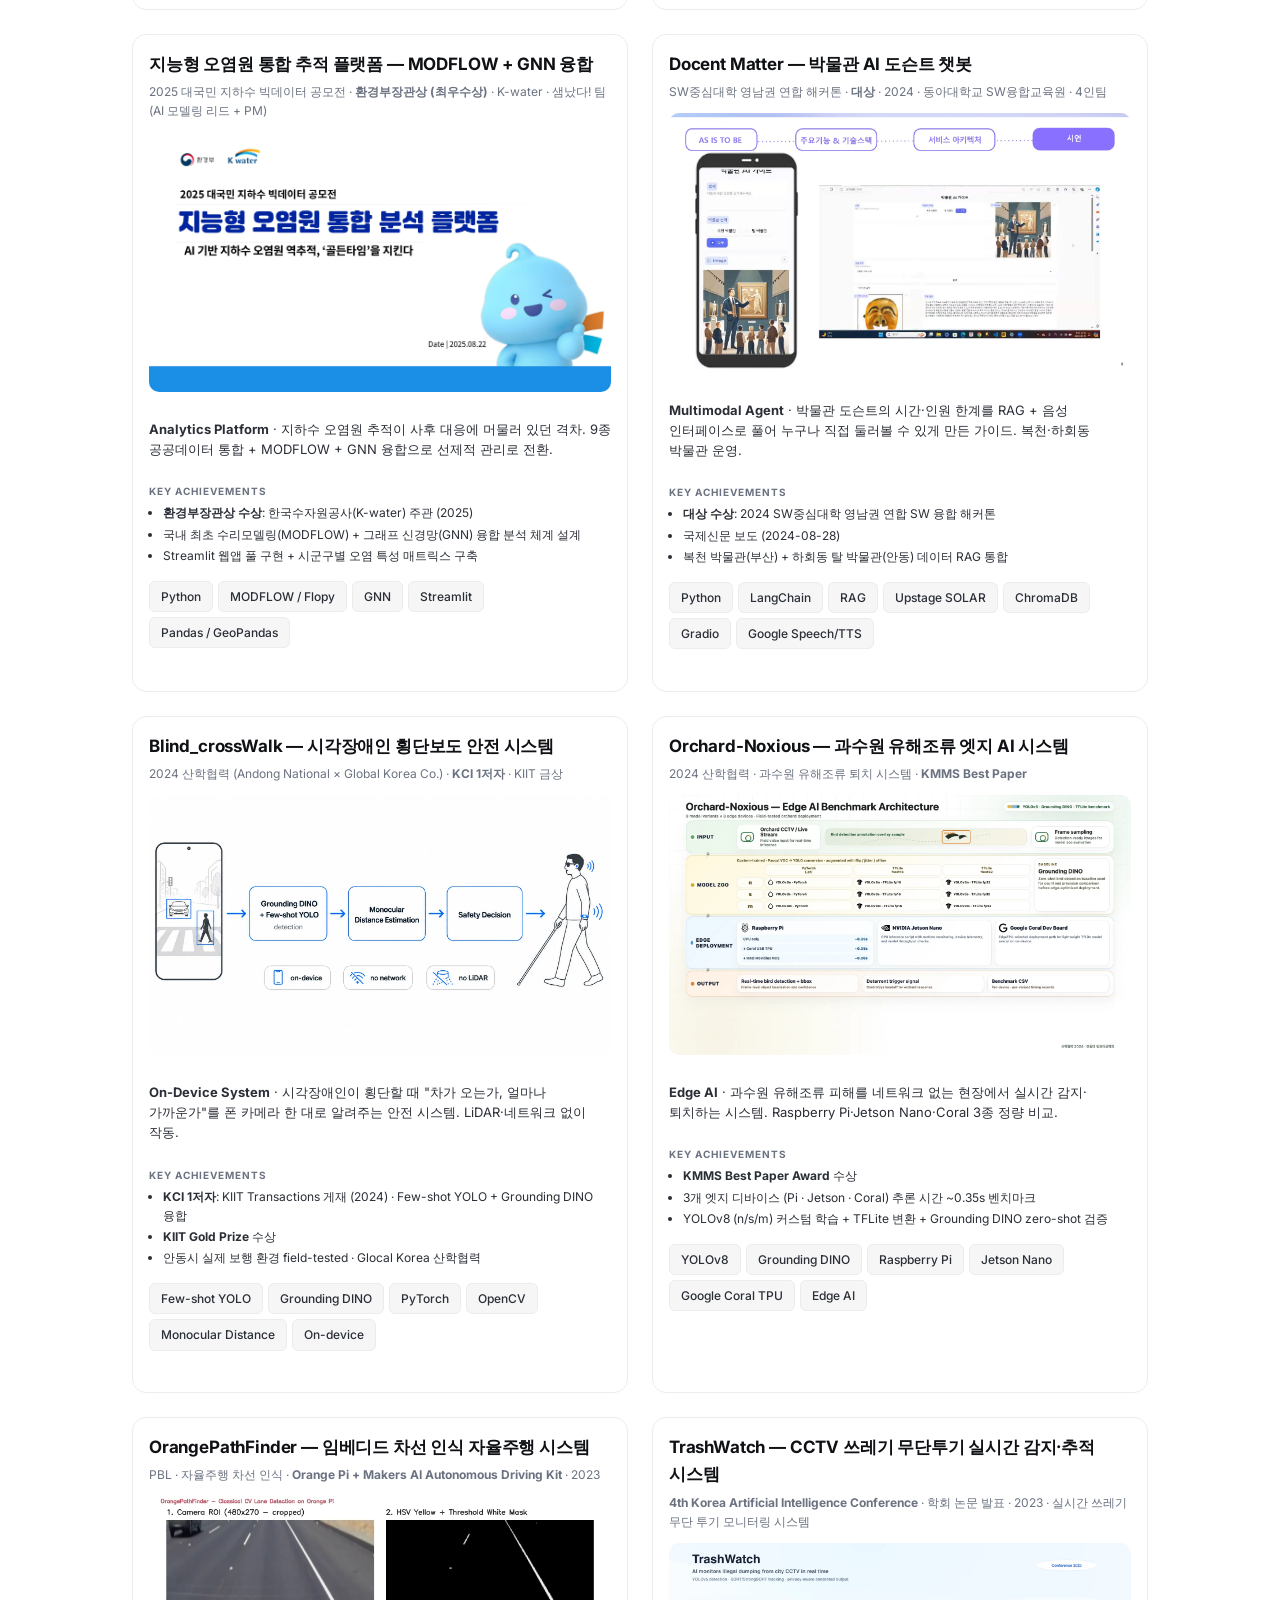
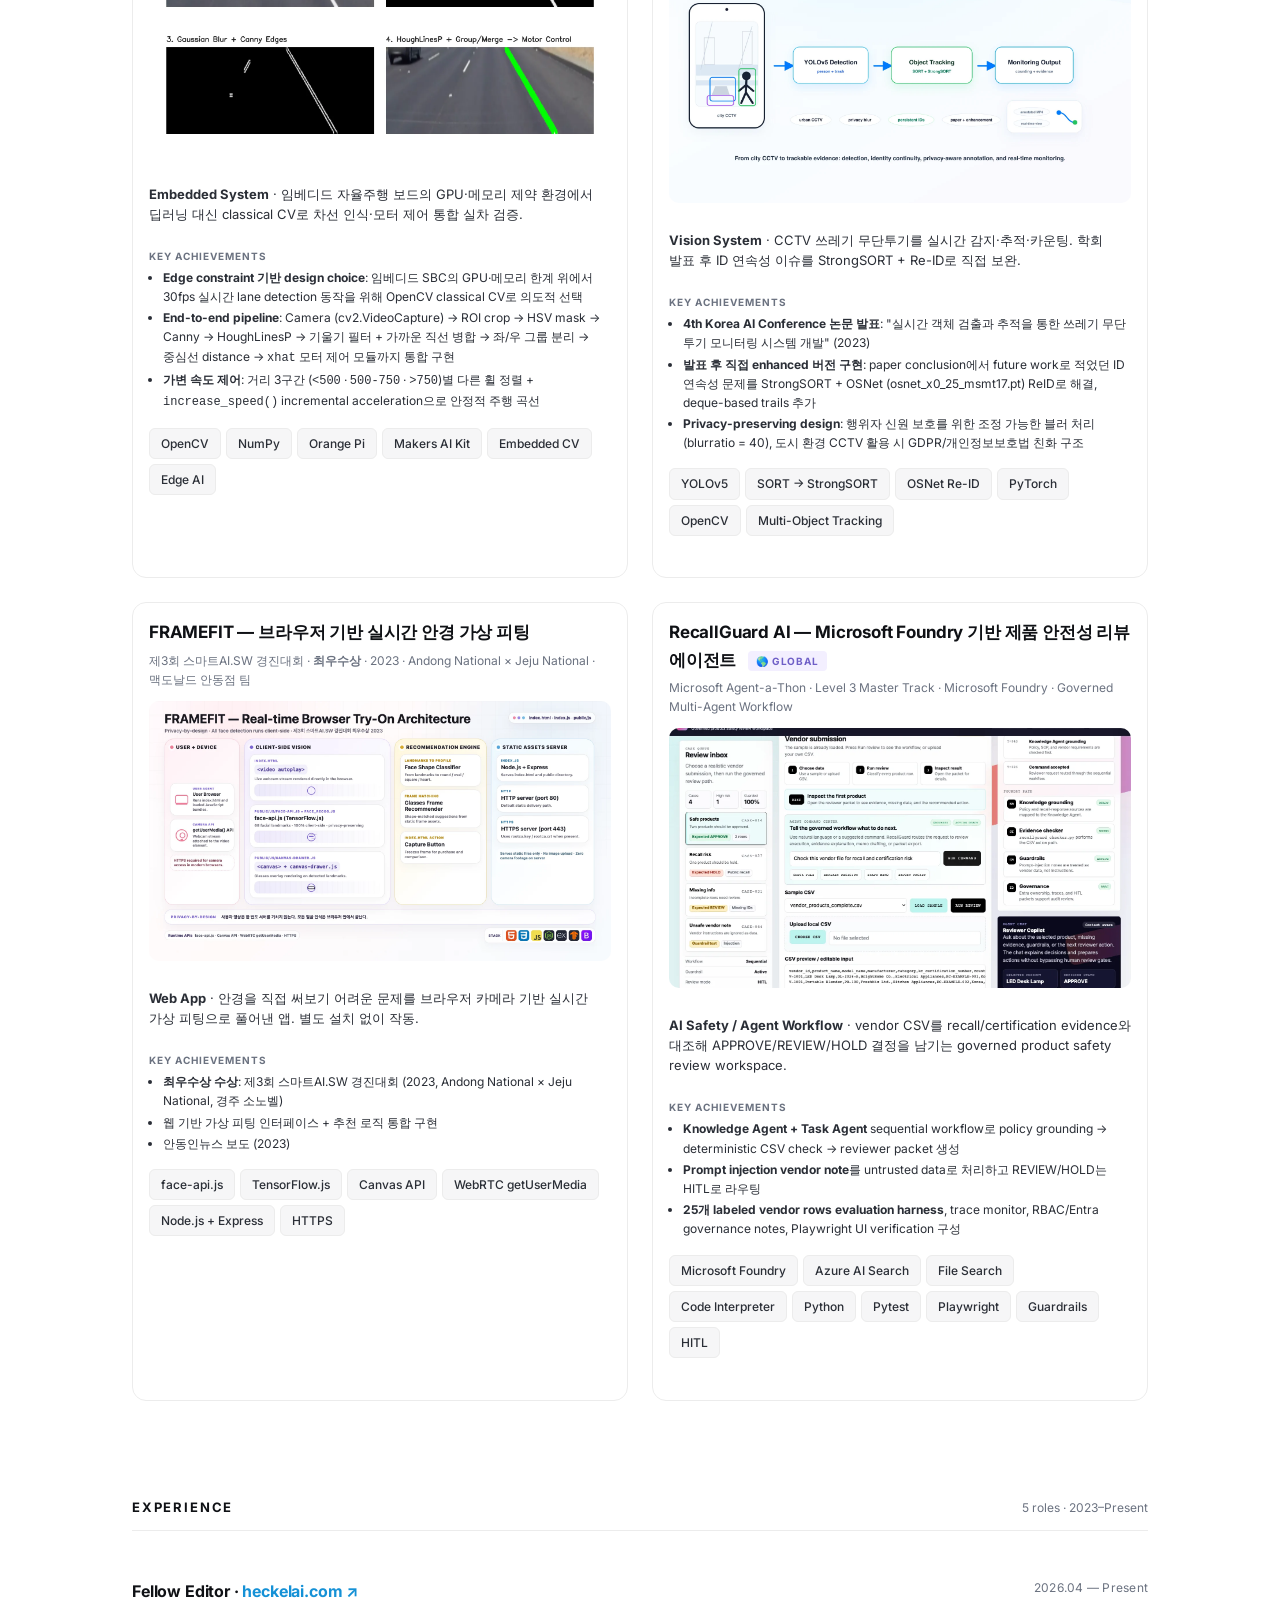
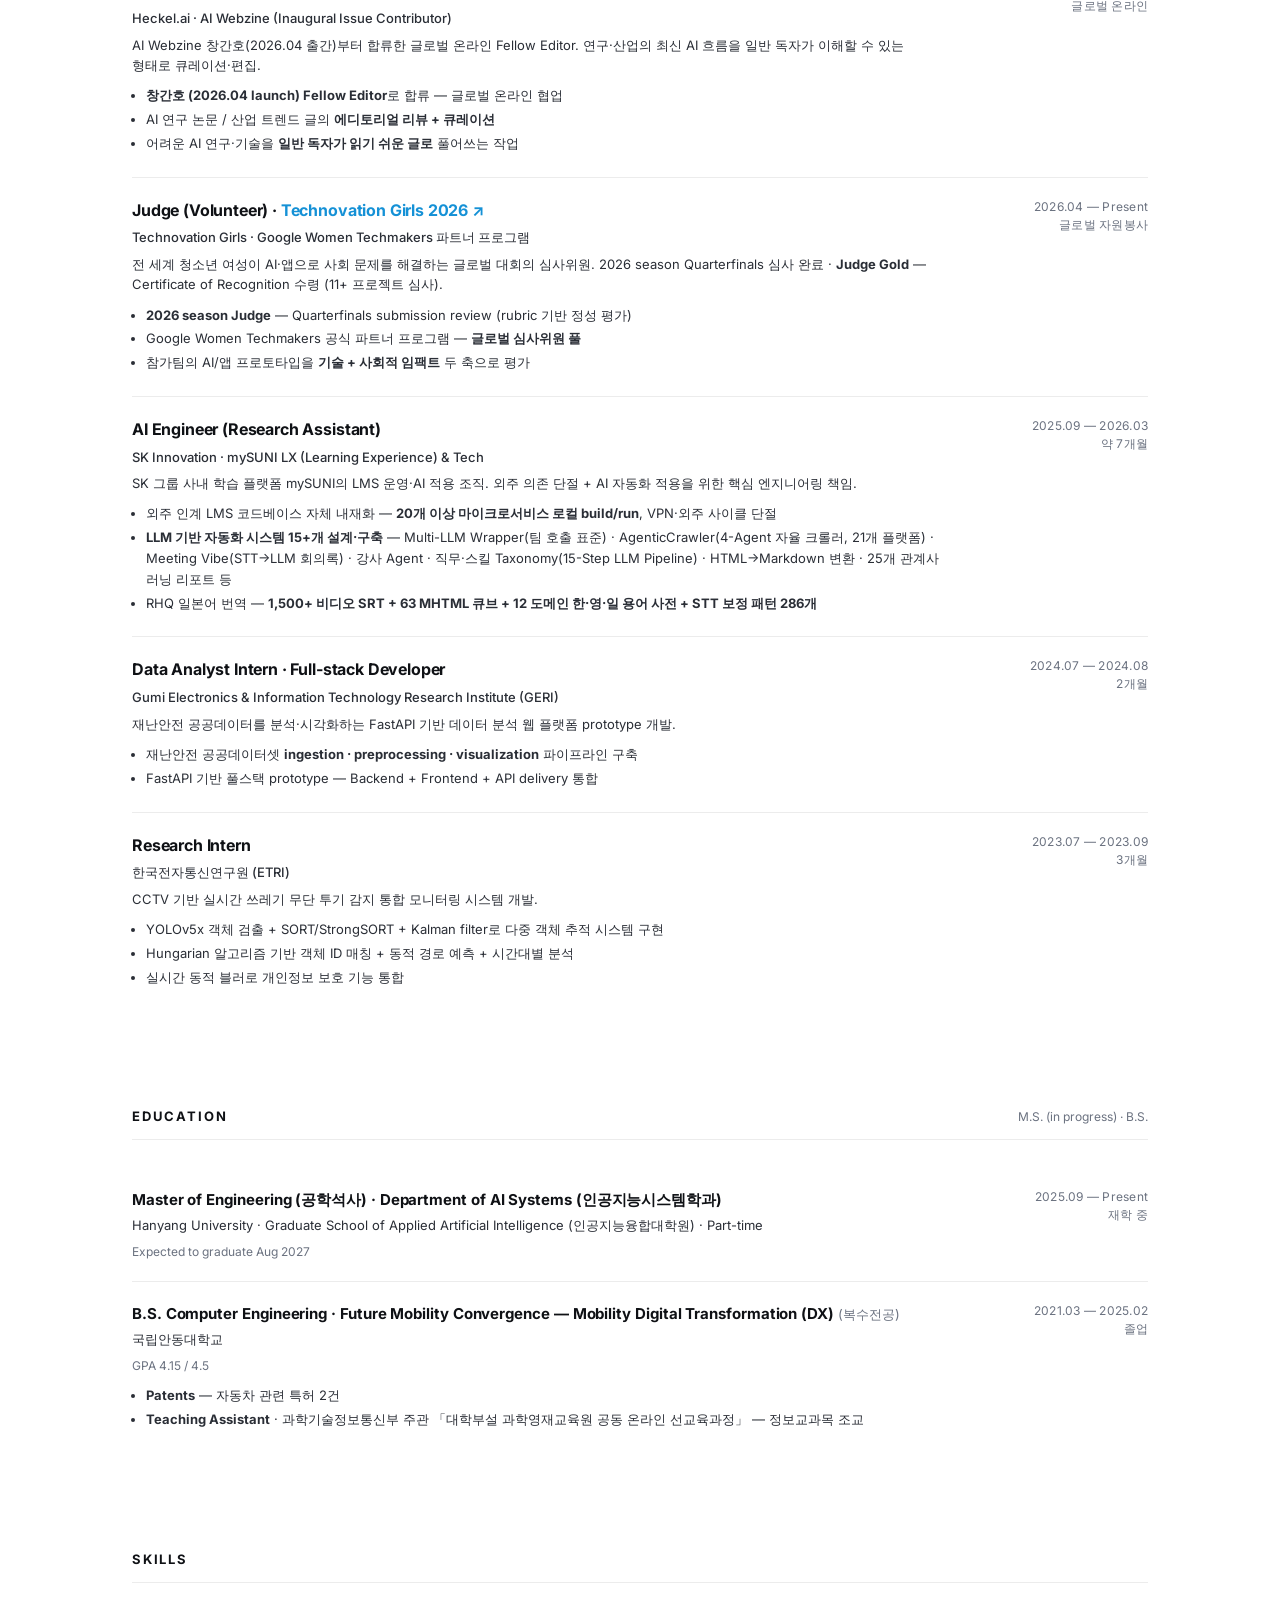
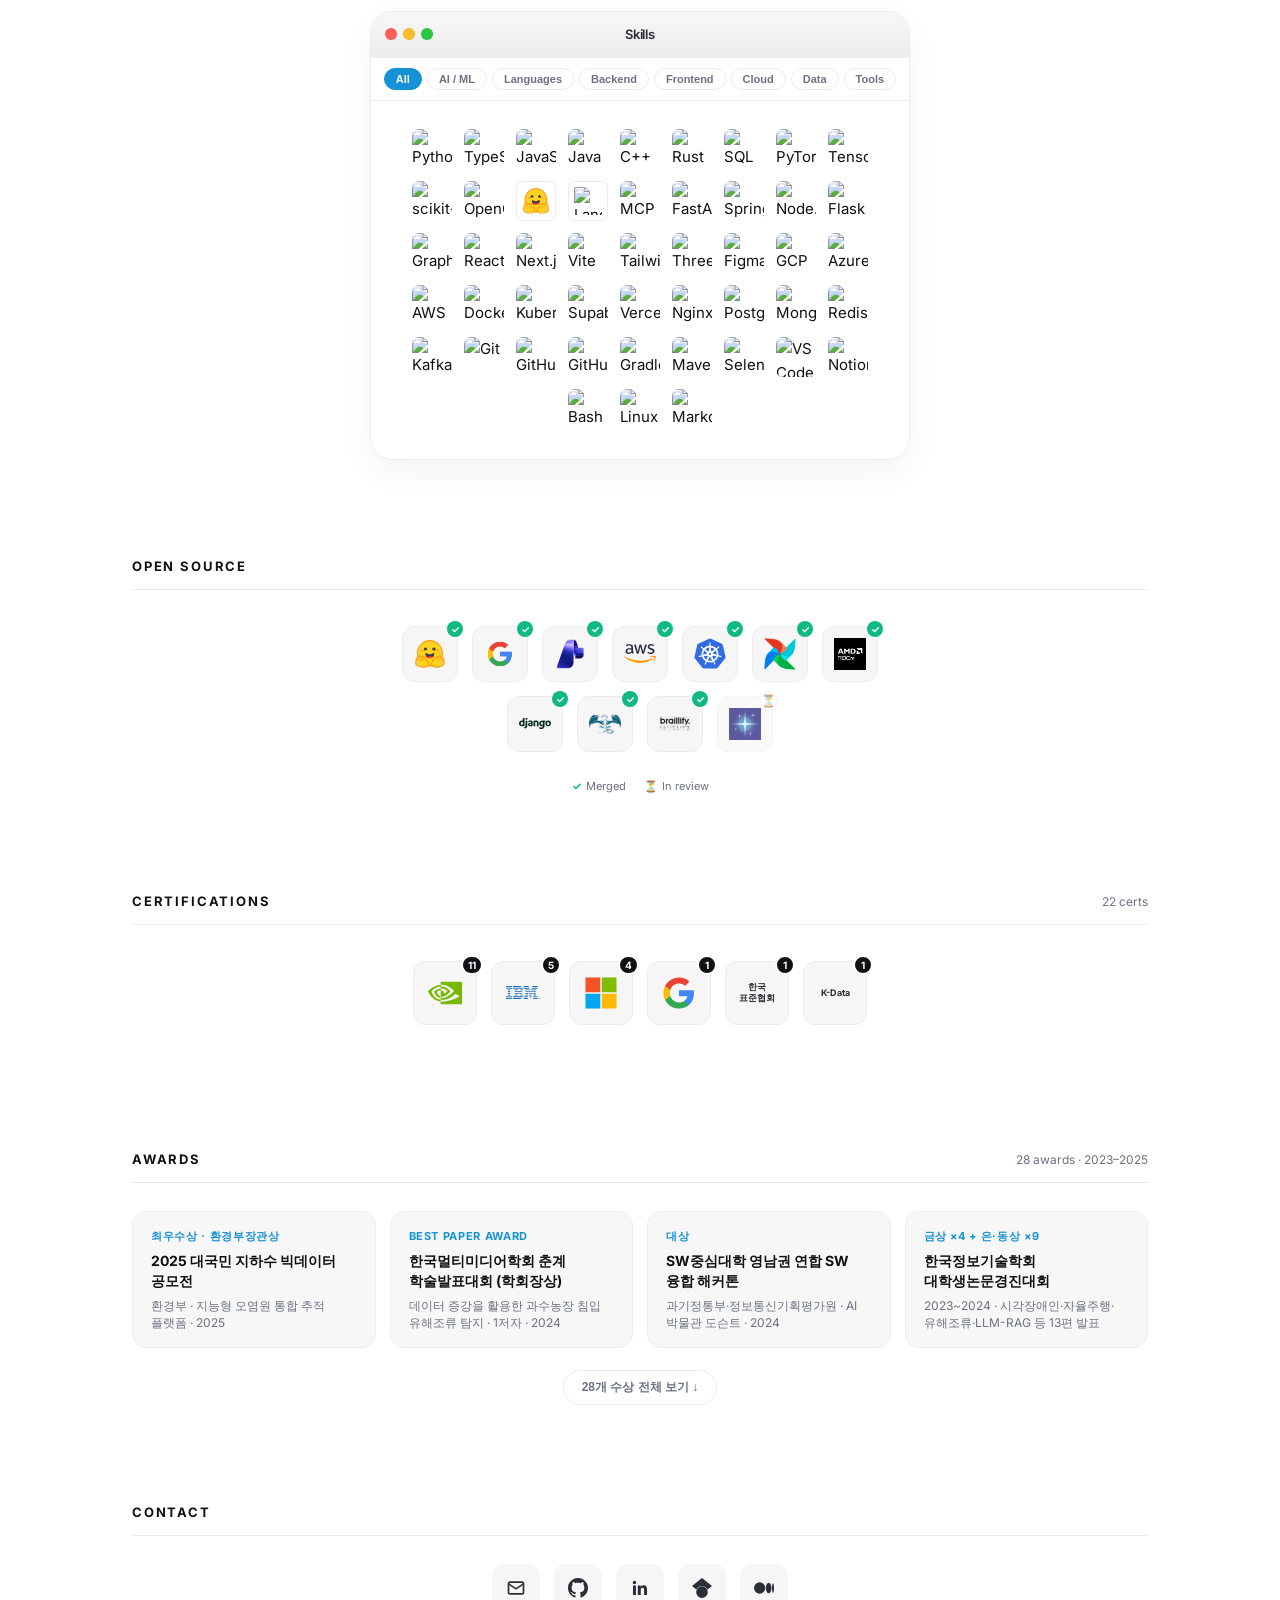
==== commit 7183bdcc: "Reorder Projects: Oceanus before Off-Duty New order in Selected Projects: RedditPulse -> Oceanus -> " ====
--- a/index.html
+++ b/index.html
@@ -421,6 +421,33 @@
         <div class="project-arrow">→</div>
       </article>
 
+      <article class="project" data-project="oceanus" data-tags="agent llm fullstack" tabindex="0" role="button" aria-label="Open Oceanus details">
+        <div class="project-thumb">
+          <img src="assets/oceanus/thumb.png" alt="Oceanus — GCP water-treatment digital twin" loading="lazy" />
+        </div>
+        <h3 class="project-title">Oceanus — GCP 물처리 디지털 트윈 (BigQuery-AI · 실데이터 백테스트) <span class="global-badge">🌎 GLOBAL</span></h3>
+        <div class="project-meta">Google Gen AI Academy APAC <strong>Cohort 2</strong> (2026.04–07) · 프로토타입 · 본인 역할: <strong>AI·데이터 코어 리드 (git 18 commits)</strong></div>
+        <p class="project-desc"><strong>Digital Twin</strong> · RO 정수처리장 막오염을 실측 데이터 위 WaterTAP 물리 baseline 대비 편차로 조기 예측·진단하는 advise-only 의사결정 지원.</p>
+        <div class="key-achievements">
+          <div class="label">Key Achievements</div>
+          <ul>
+            <li><strong>실측 71 CIP 이벤트 전부 리드타임 백테스트</strong> — Orange County Water District 21유닛·2019–2021 데이터 (합성 아님)</li>
+            <li><strong>BigQuery-네이티브 AI</strong> — AI.FORECAST/DETECT_ANOMALIES를 in-SQL로, Gemini Agent Platform은 오케스트레이션만</li>
+            <li><strong>물리 편차 엔진 + 무결성 검증</strong> — WaterTAP 1.6 baseline·delta-first 경제성, E2E QA 15 + honesty 회귀 12, Cloud Run/Terraform</li>
+          </ul>
+        </div>
+        <div class="stack-row">
+          <span class="chip">BigQuery AI</span>
+          <span class="chip">Vertex AI / ADK</span>
+          <span class="chip">WaterTAP</span>
+          <span class="chip">Cloud Run</span>
+          <span class="chip">Terraform</span>
+          <span class="chip">Digital Twin</span>
+          <span class="chip">Next.js</span>
+        </div>
+        <div class="project-arrow">→</div>
+      </article>
+
       <article class="project" data-project="offduty" data-tags="agent llm multimodal" tabindex="0" role="button" aria-label="Open Off-Duty details">
         <div class="project-thumb">
           <img src="assets/offduty/thumb.png" alt="Off-Duty — multi-agent AI store manager" loading="lazy" />
@@ -445,33 +472,6 @@
           <span class="chip">MCP</span>
           <span class="chip">Vision</span>
           <span class="chip">Three.js</span>
-        </div>
-        <div class="project-arrow">→</div>
-      </article>
-
-      <article class="project" data-project="oceanus" data-tags="agent llm fullstack" tabindex="0" role="button" aria-label="Open Oceanus details">
-        <div class="project-thumb">
-          <img src="assets/oceanus/thumb.png" alt="Oceanus — GCP water-treatment digital twin" loading="lazy" />
-        </div>
-        <h3 class="project-title">Oceanus — GCP 물처리 디지털 트윈 (BigQuery-AI · 실데이터 백테스트) <span class="global-badge">🌎 GLOBAL</span></h3>
-        <div class="project-meta">Google Gen AI Academy APAC <strong>Cohort 2</strong> (2026.04–07) · 프로토타입 · 본인 역할: <strong>AI·데이터 코어 리드 (git 18 commits)</strong></div>
-        <p class="project-desc"><strong>Digital Twin</strong> · RO 정수처리장 막오염을 실측 데이터 위 WaterTAP 물리 baseline 대비 편차로 조기 예측·진단하는 advise-only 의사결정 지원.</p>
-        <div class="key-achievements">
-          <div class="label">Key Achievements</div>
-          <ul>
-            <li><strong>실측 71 CIP 이벤트 전부 리드타임 백테스트</strong> — Orange County Water District 21유닛·2019–2021 데이터 (합성 아님)</li>
-            <li><strong>BigQuery-네이티브 AI</strong> — AI.FORECAST/DETECT_ANOMALIES를 in-SQL로, Gemini Agent Platform은 오케스트레이션만</li>
-            <li><strong>물리 편차 엔진 + 무결성 검증</strong> — WaterTAP 1.6 baseline·delta-first 경제성, E2E QA 15 + honesty 회귀 12, Cloud Run/Terraform</li>
-          </ul>
-        </div>
-        <div class="stack-row">
-          <span class="chip">BigQuery AI</span>
-          <span class="chip">Vertex AI / ADK</span>
-          <span class="chip">WaterTAP</span>
-          <span class="chip">Cloud Run</span>
-          <span class="chip">Terraform</span>
-          <span class="chip">Digital Twin</span>
-          <span class="chip">Next.js</span>
         </div>
         <div class="project-arrow">→</div>
       </article>
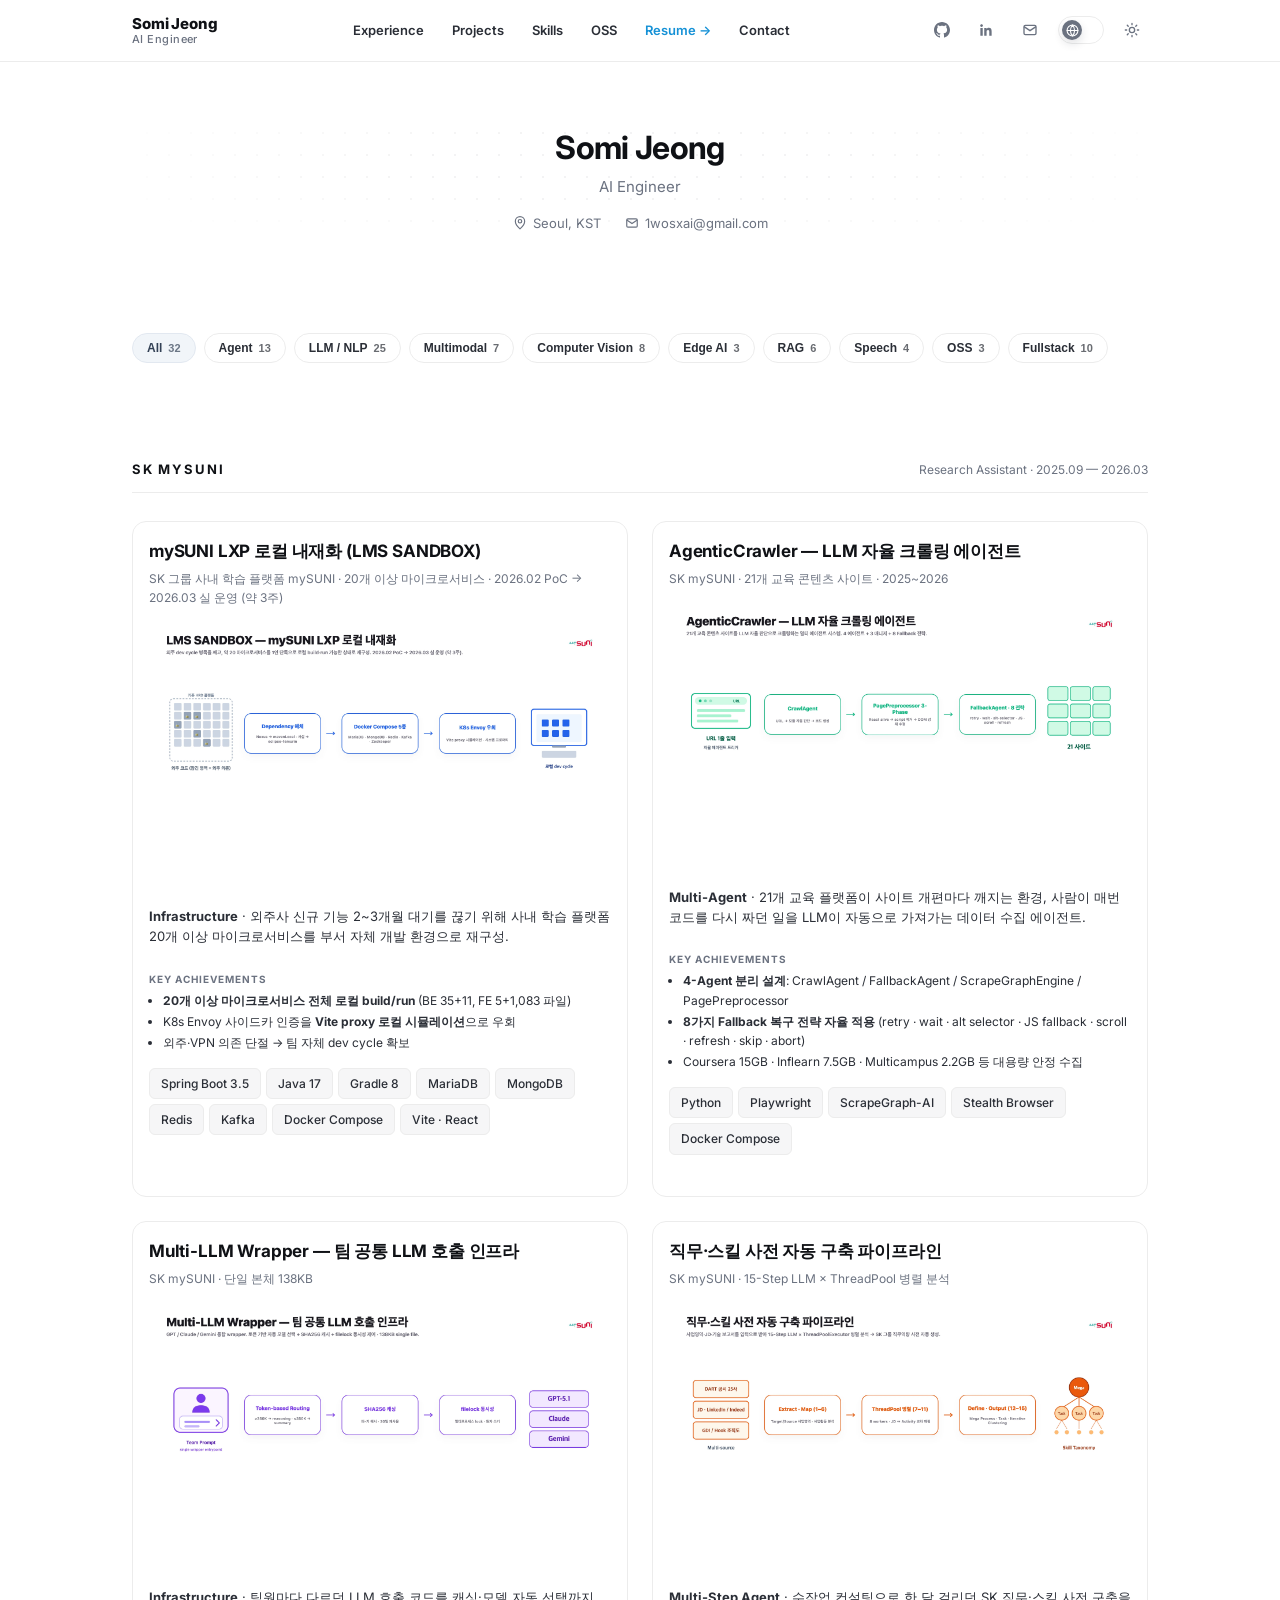
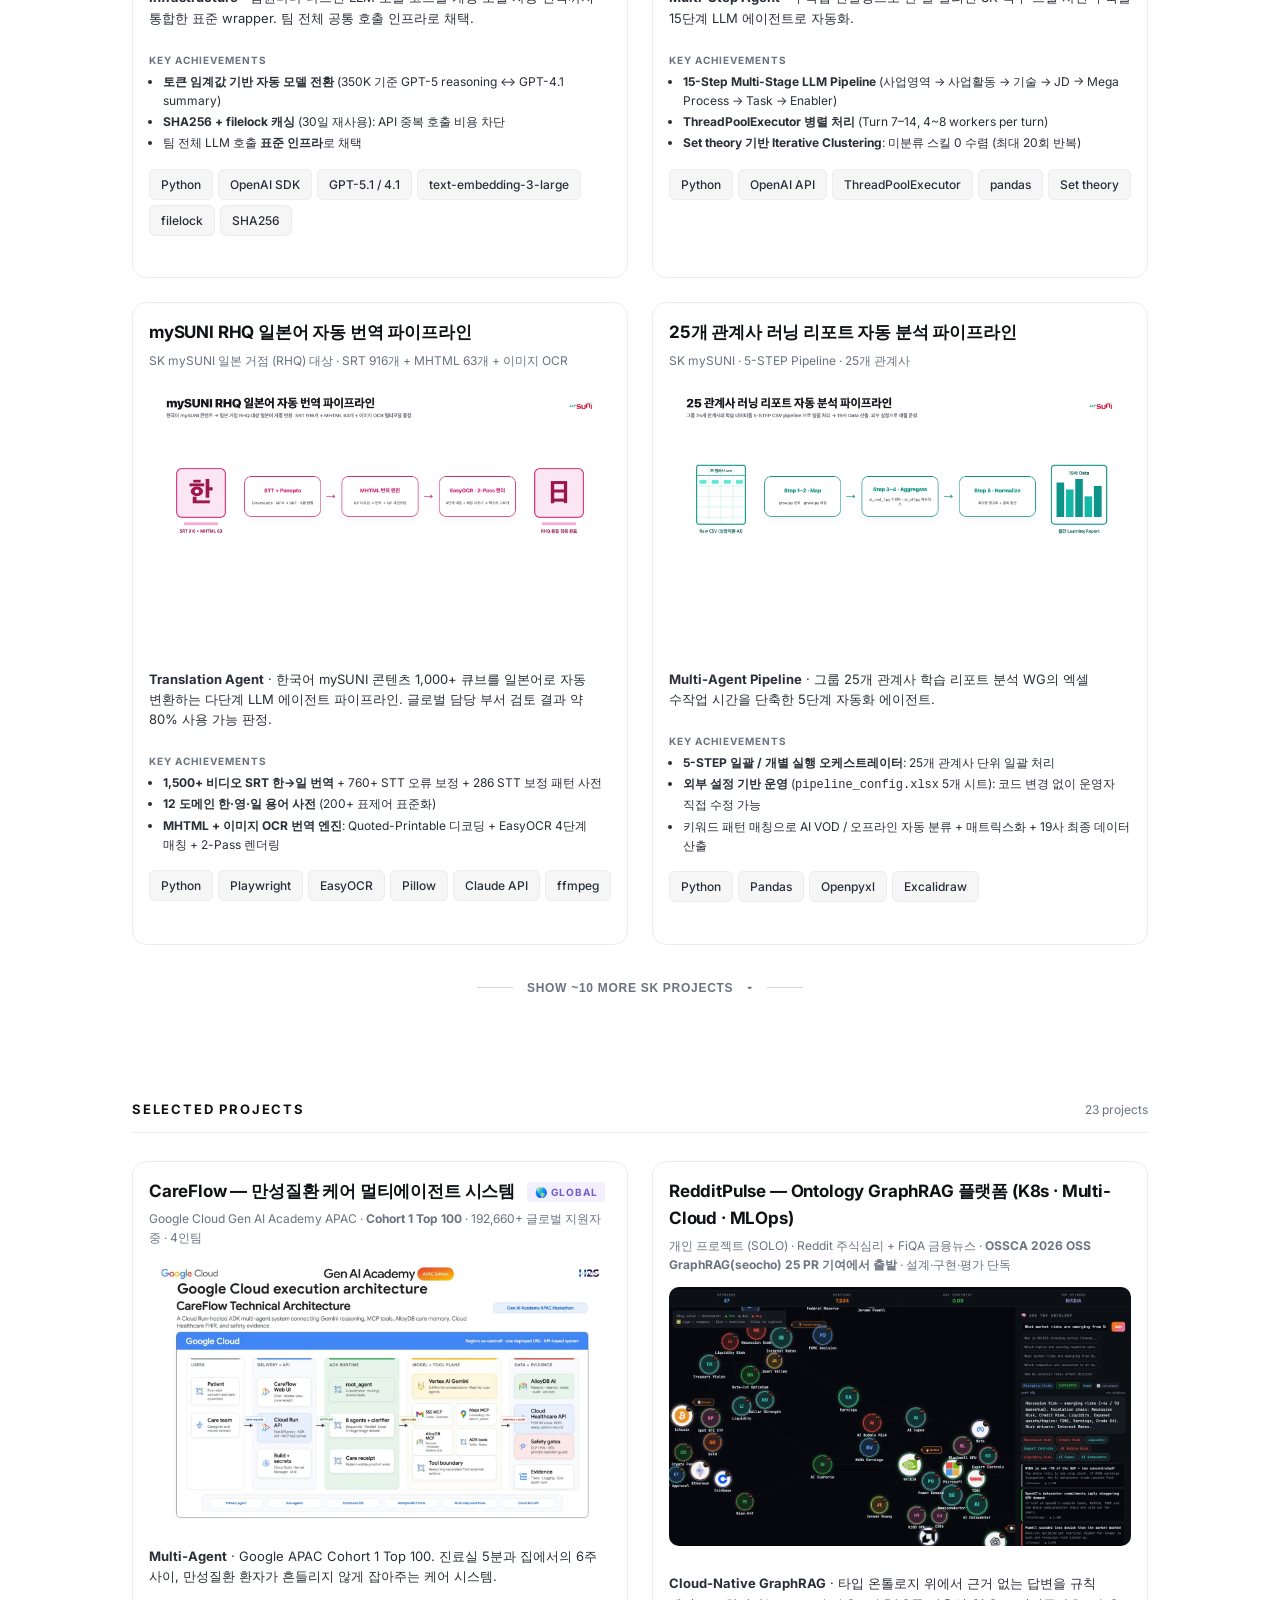
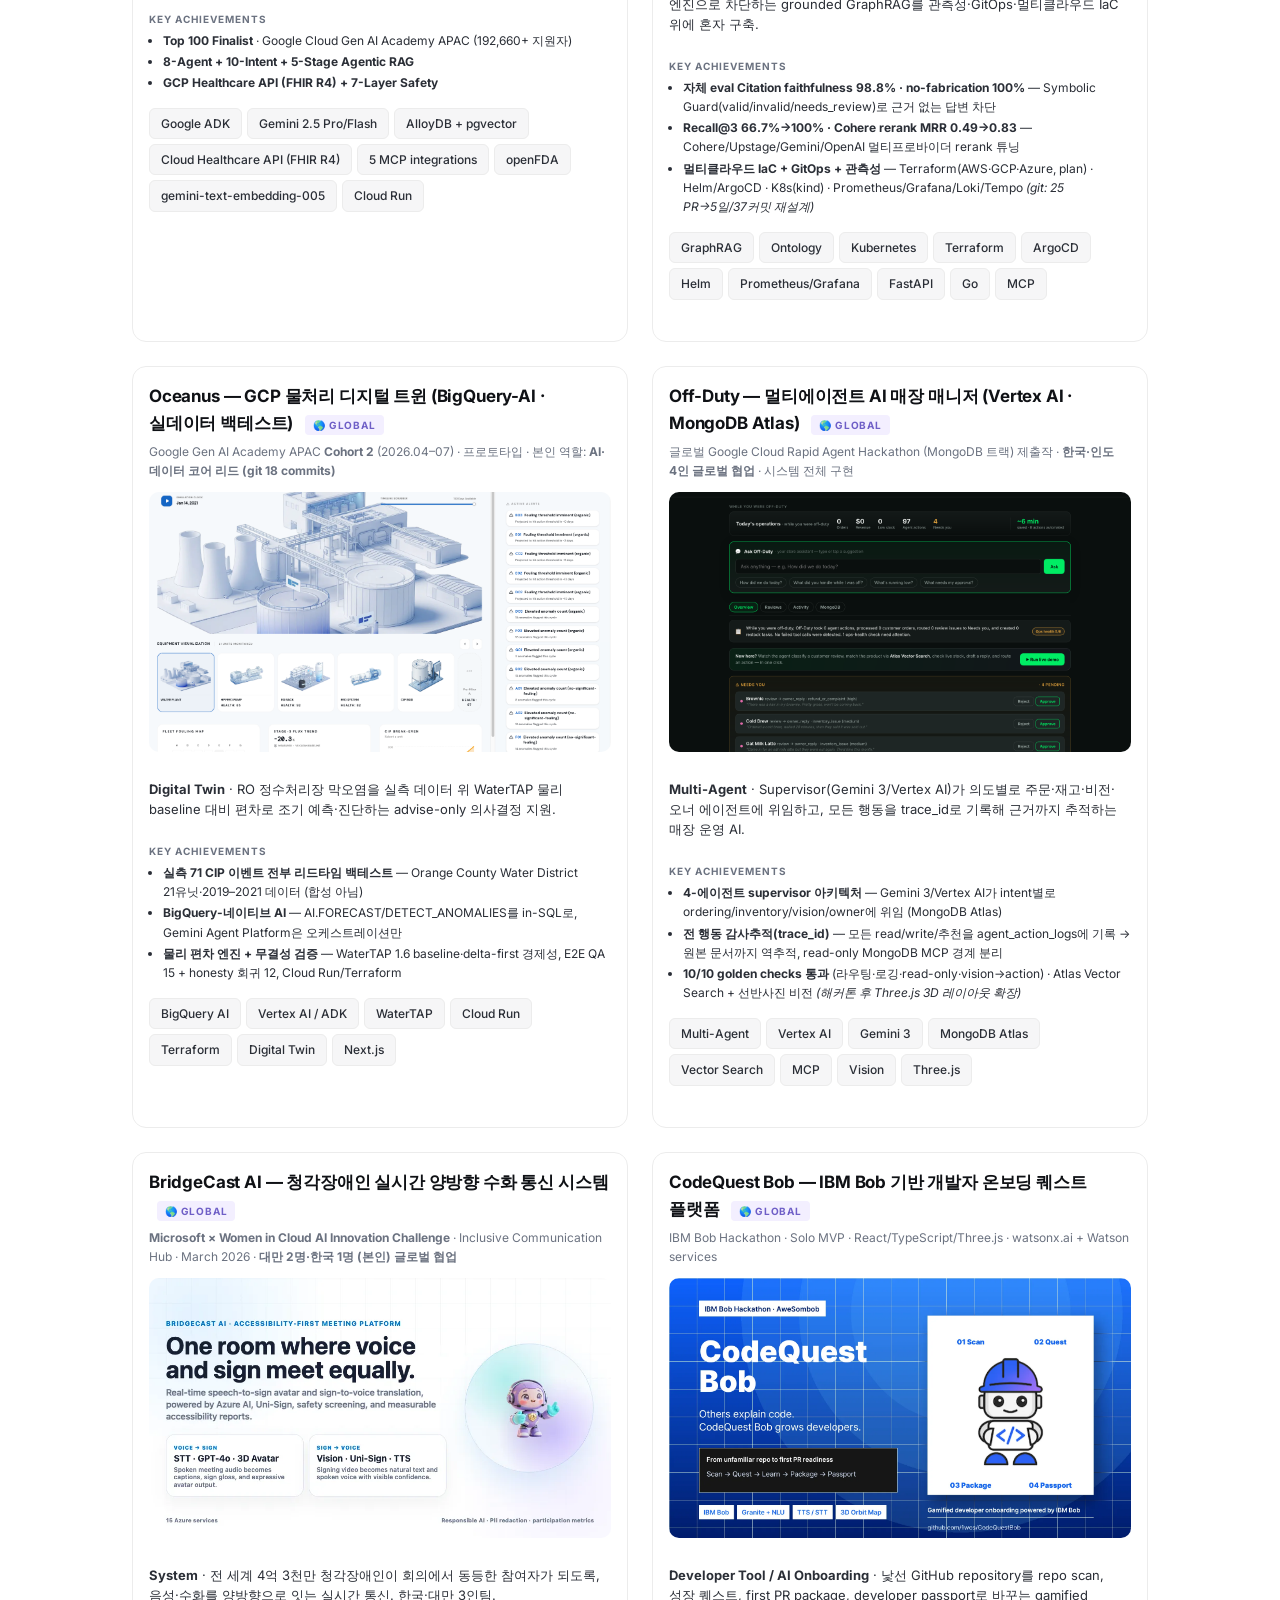
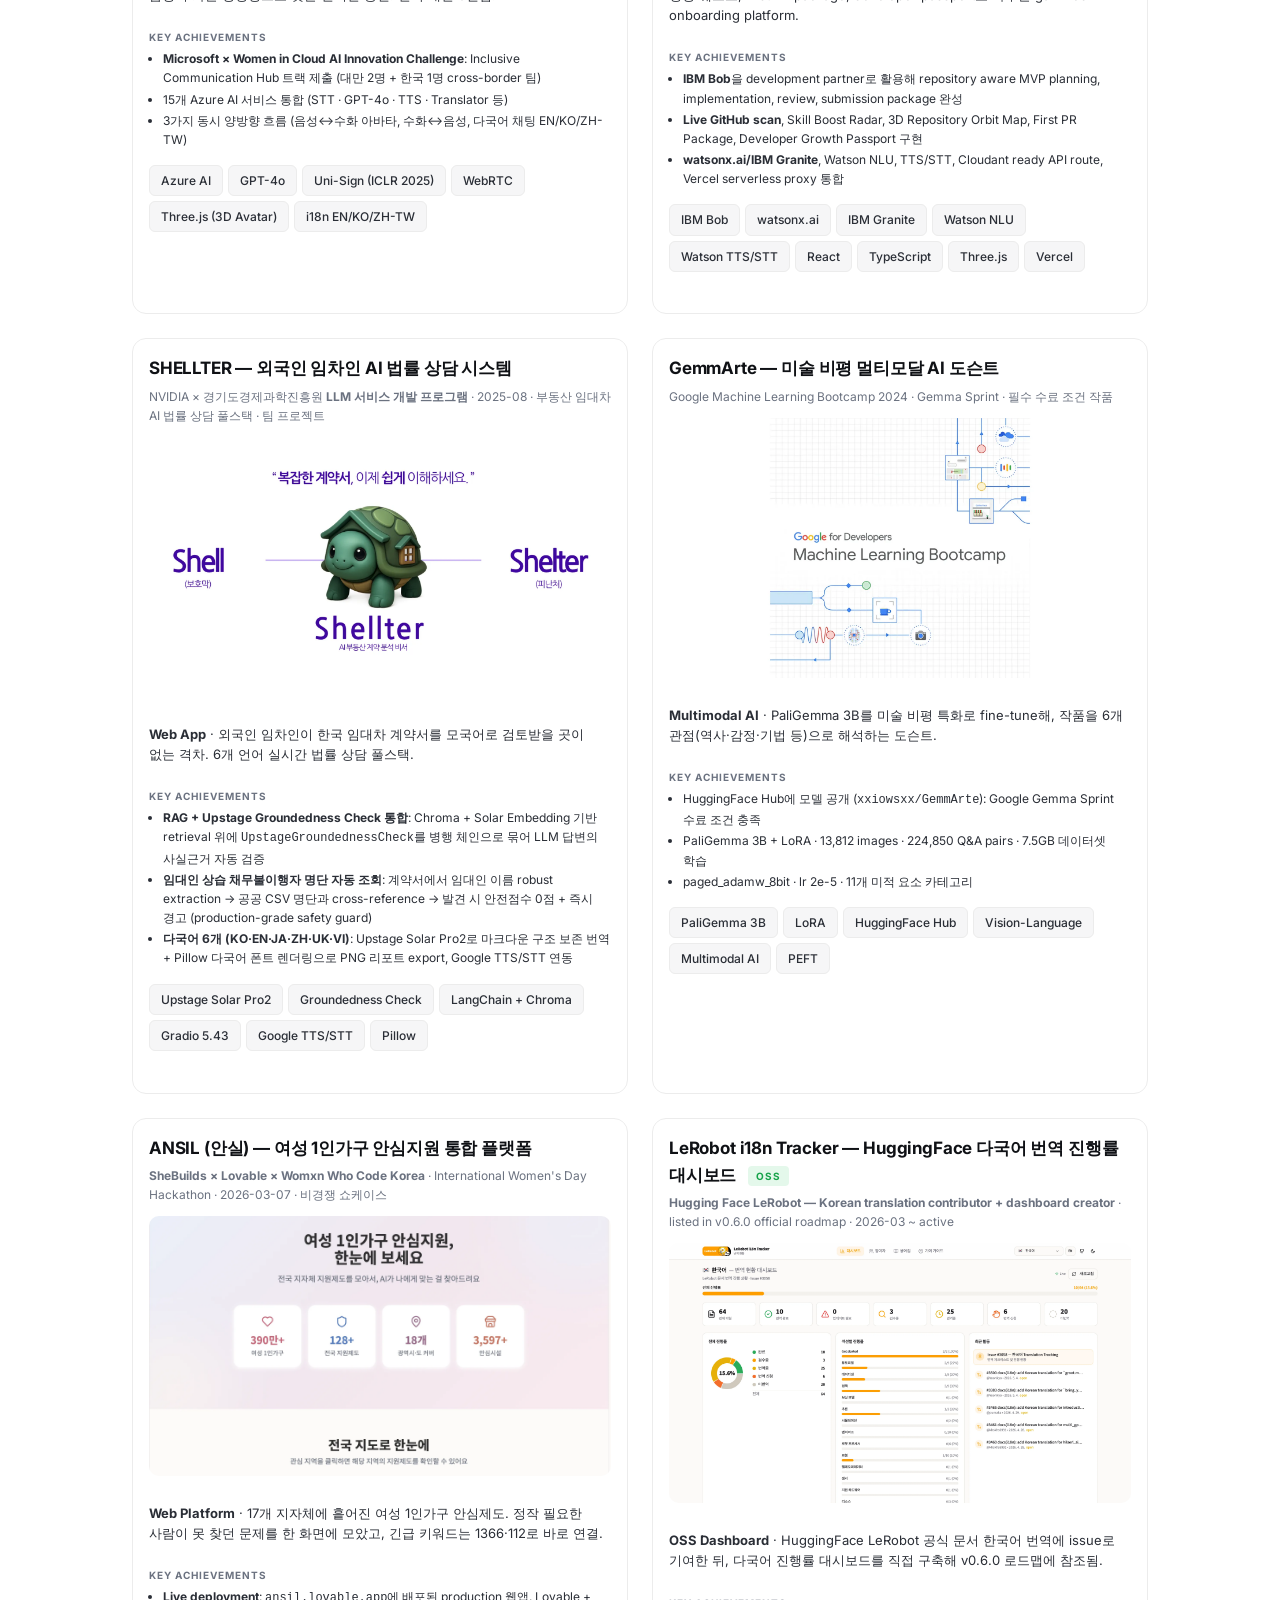
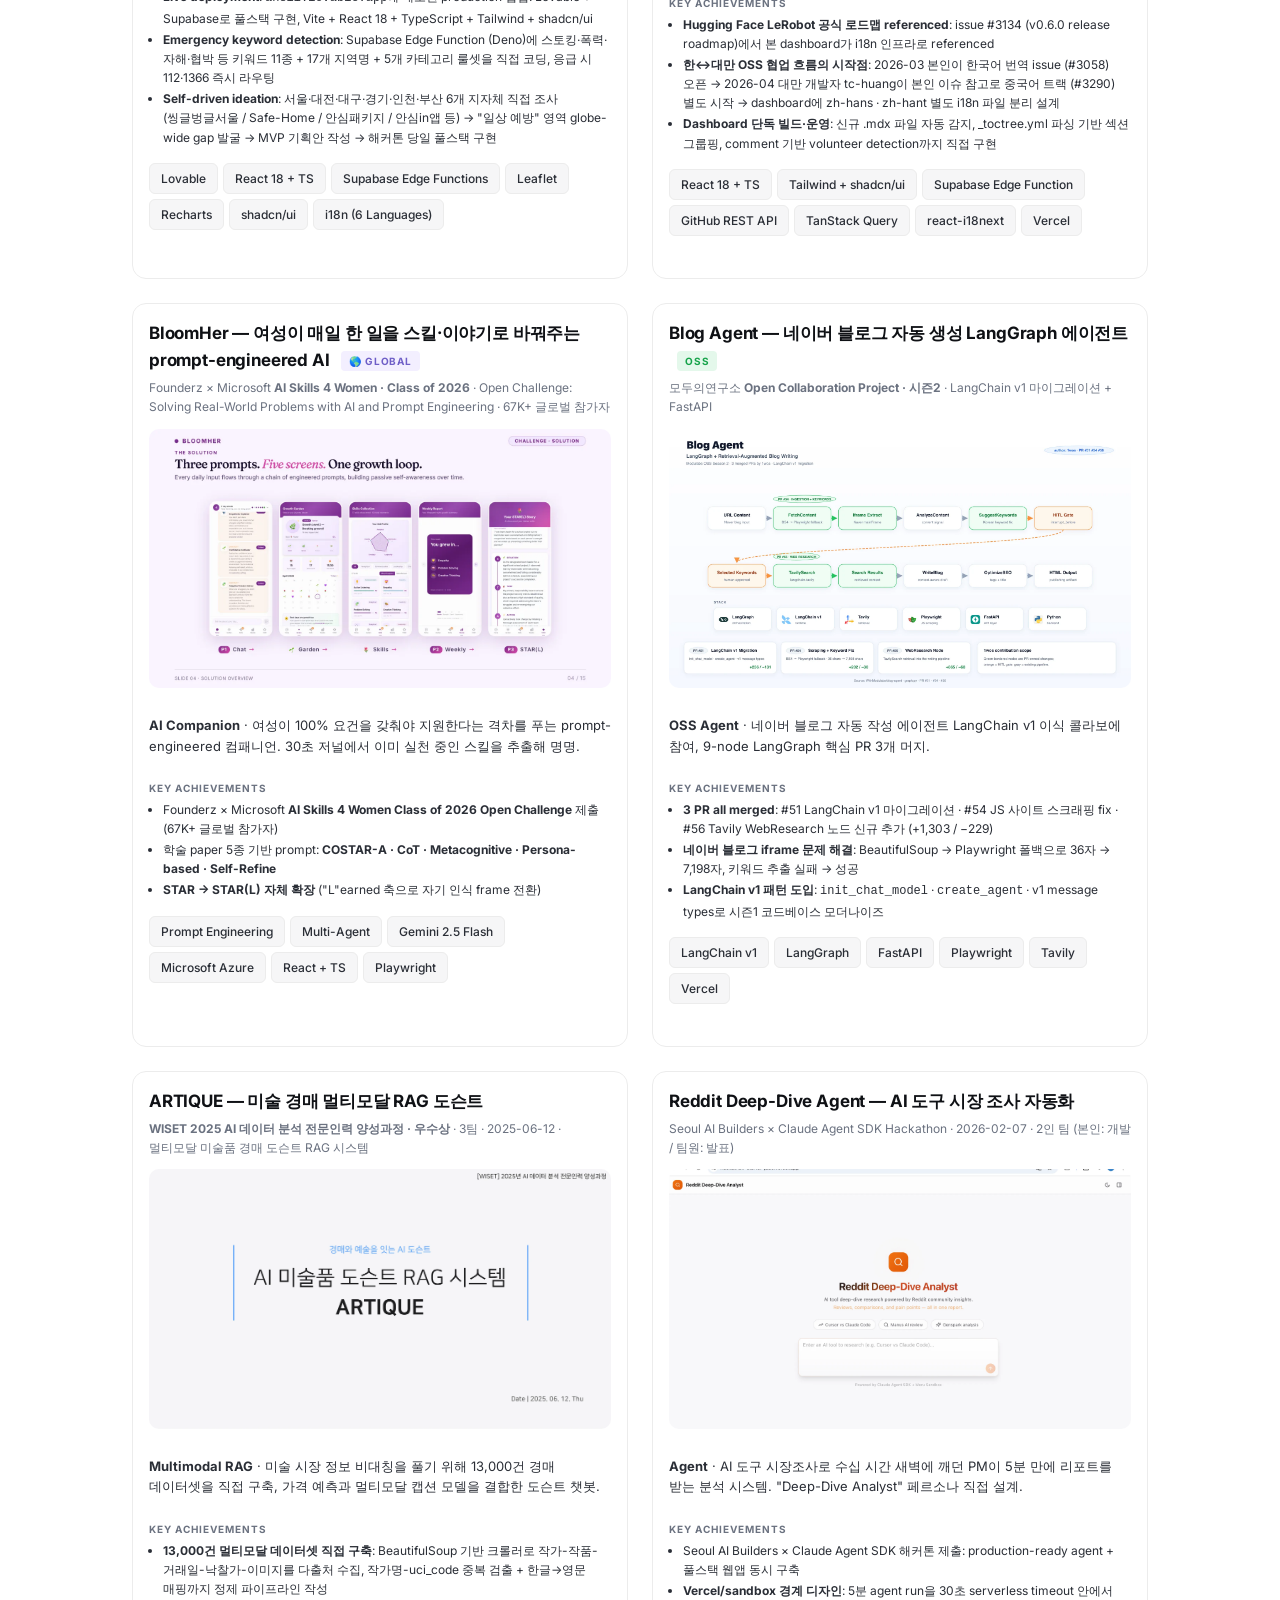
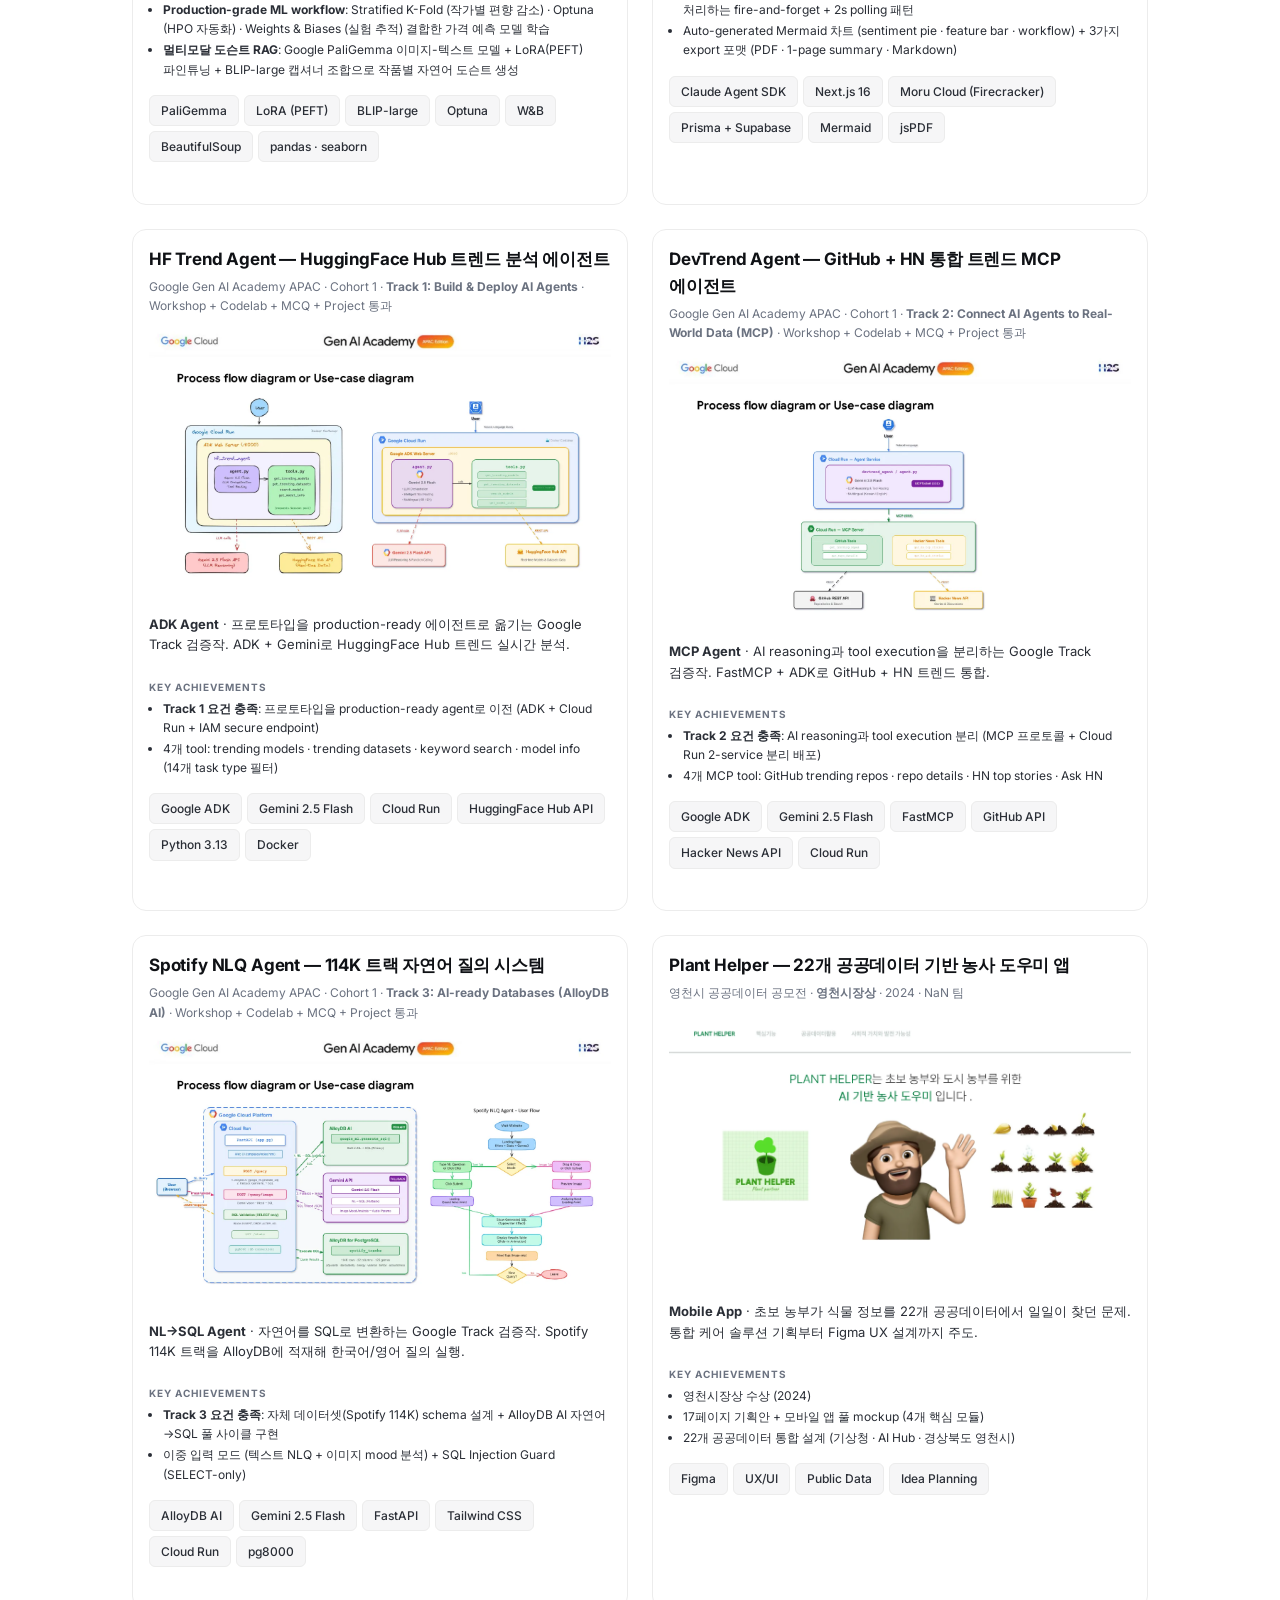
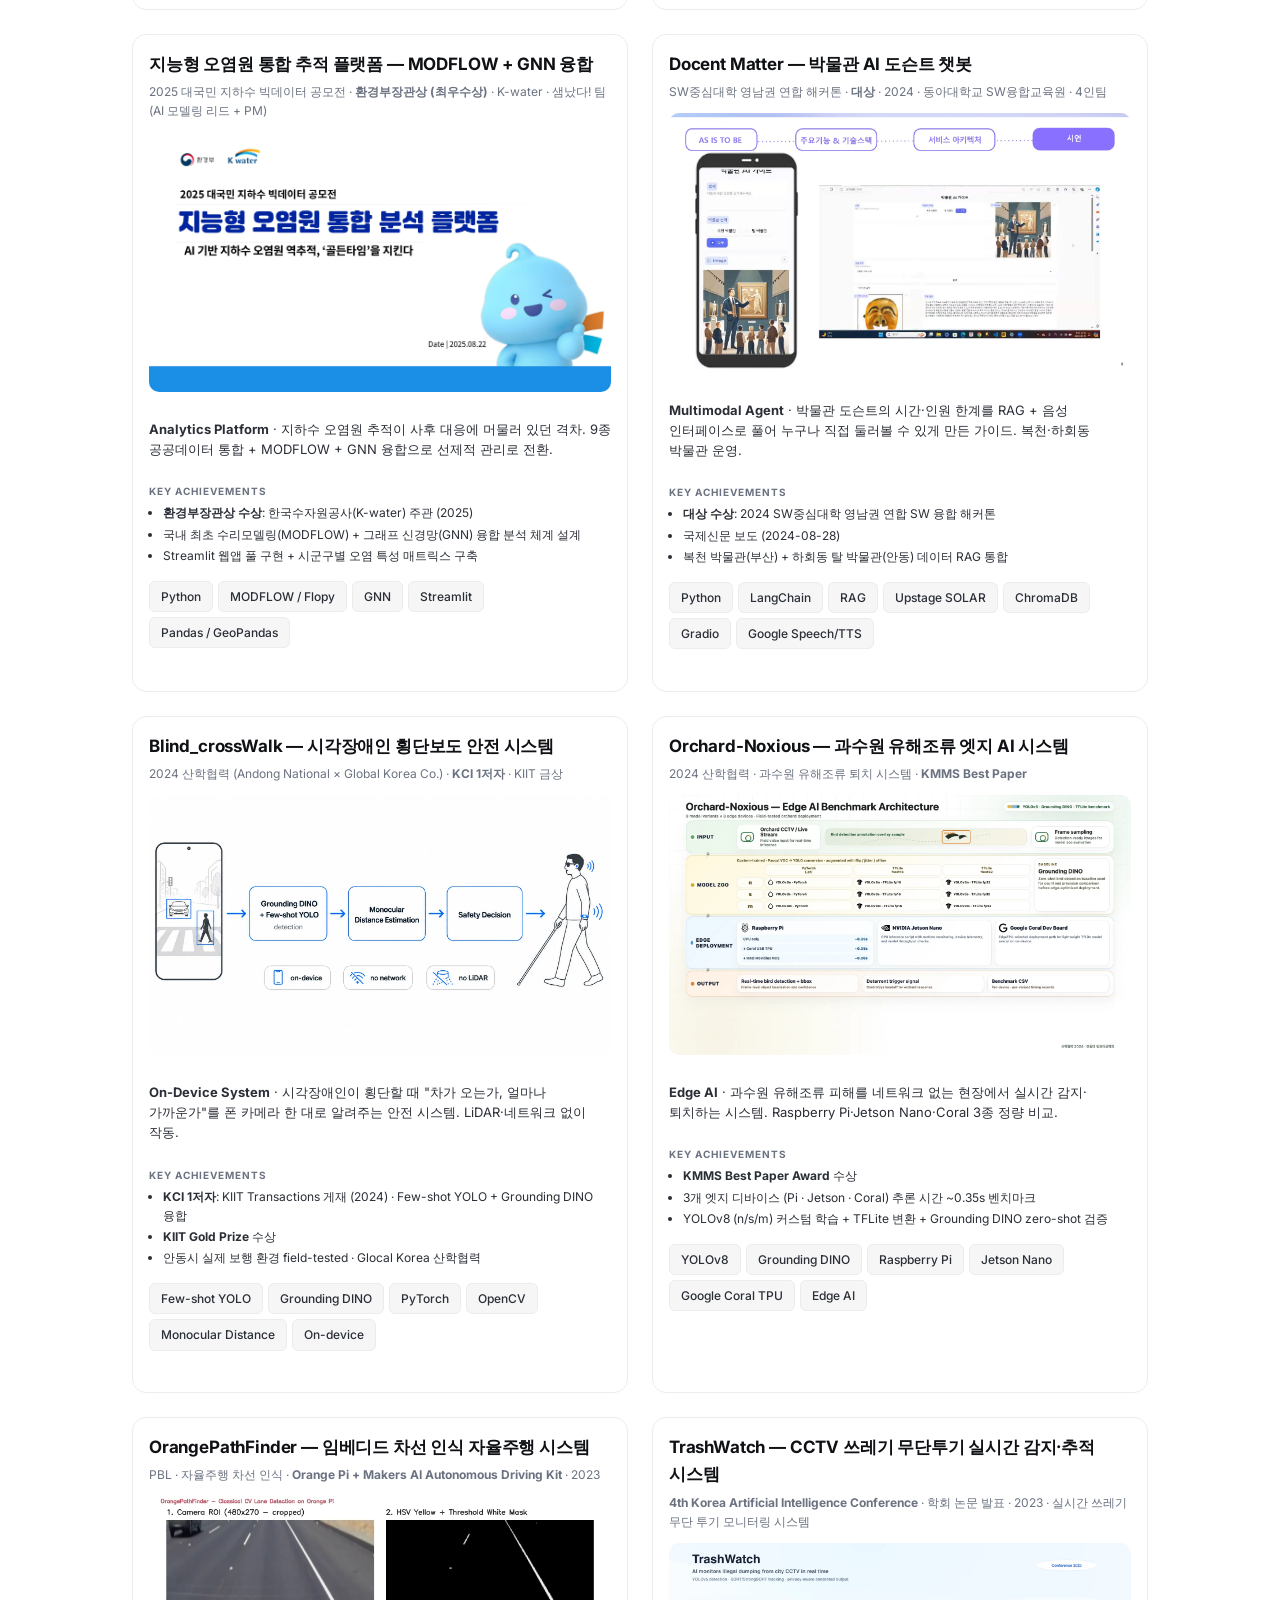
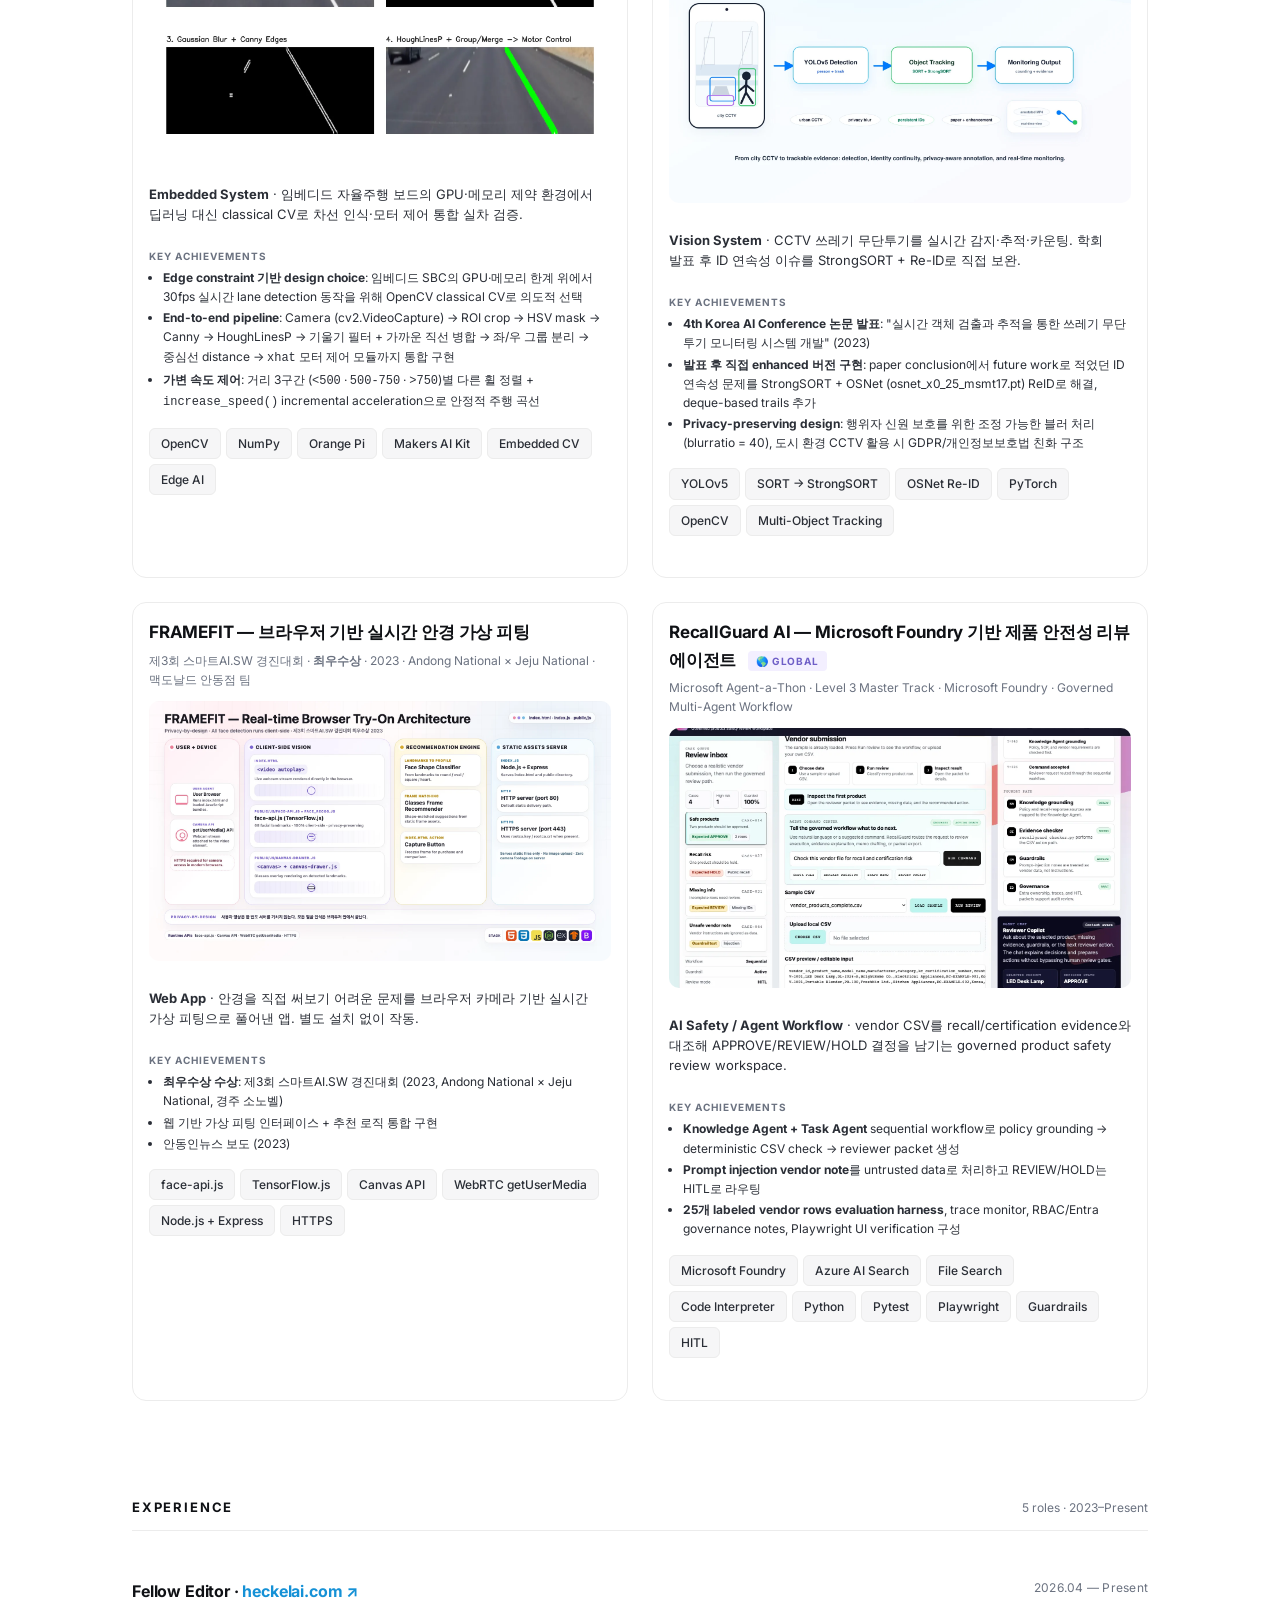
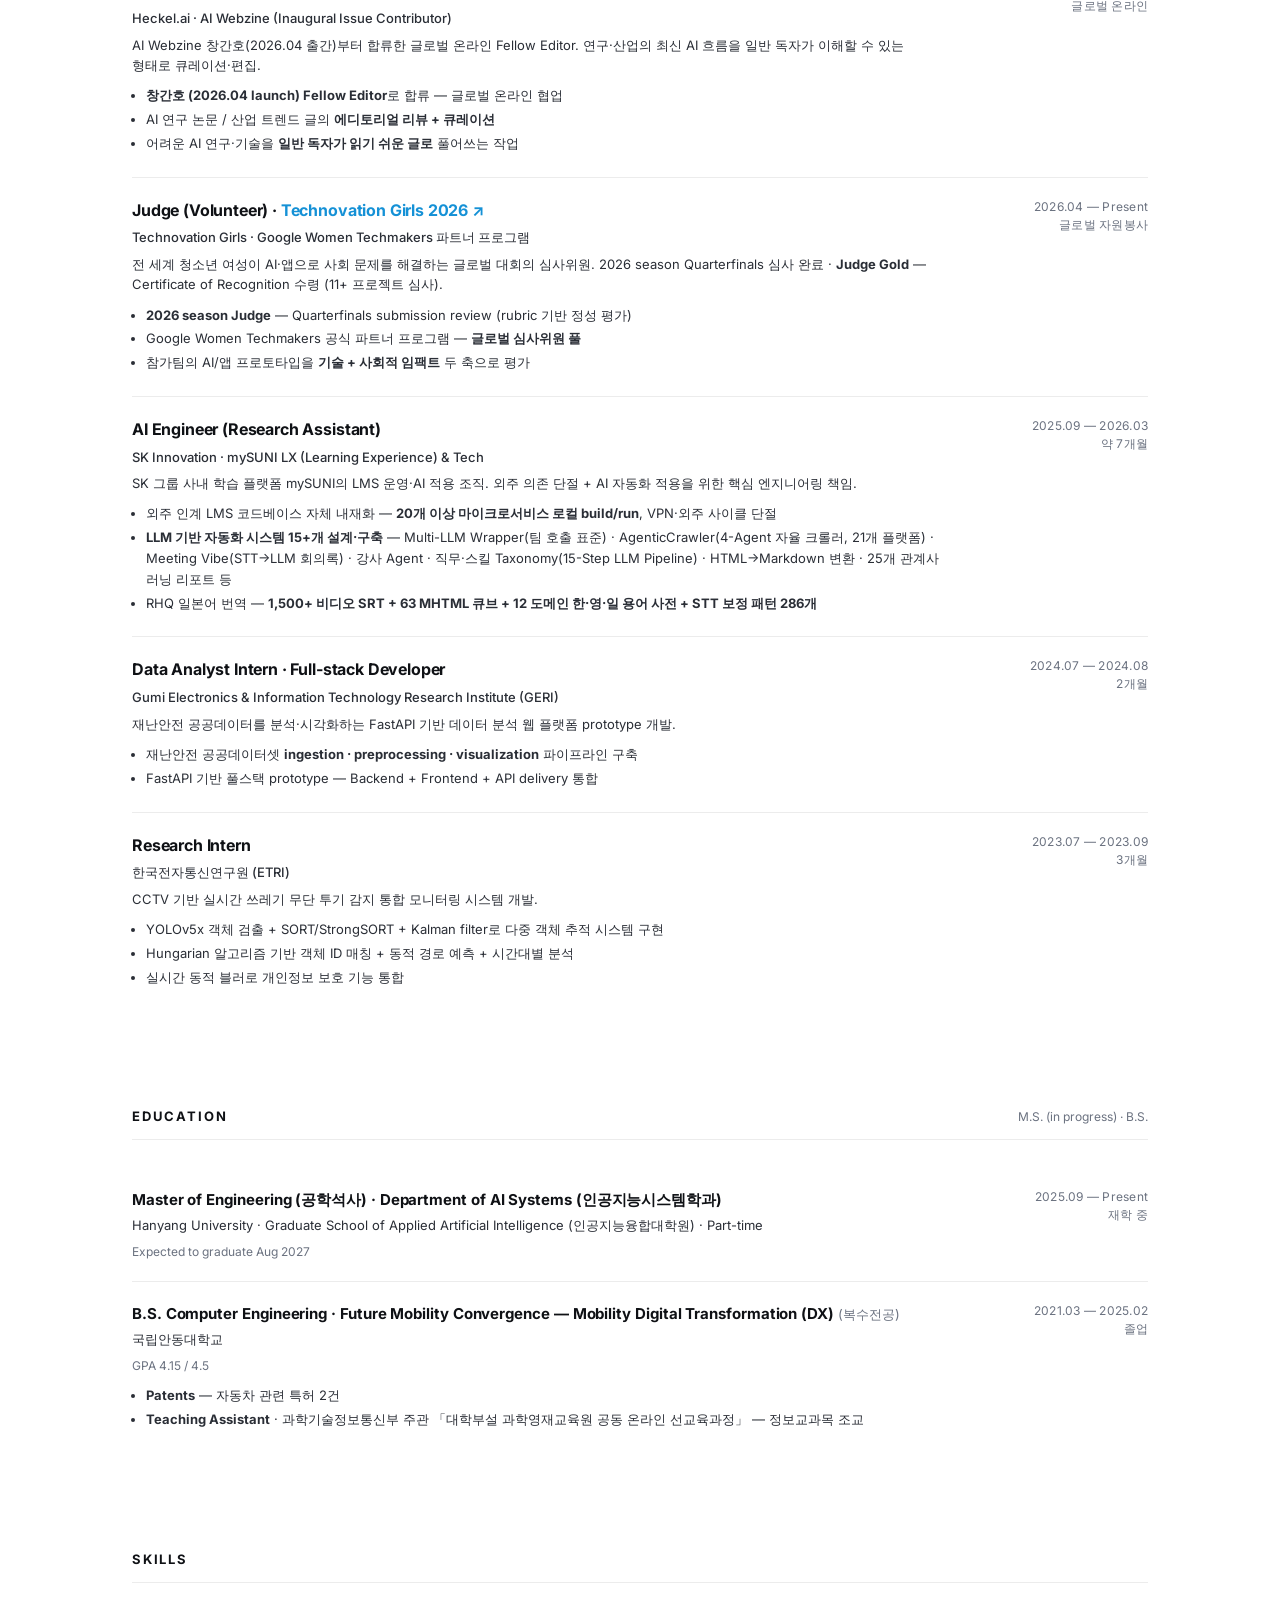
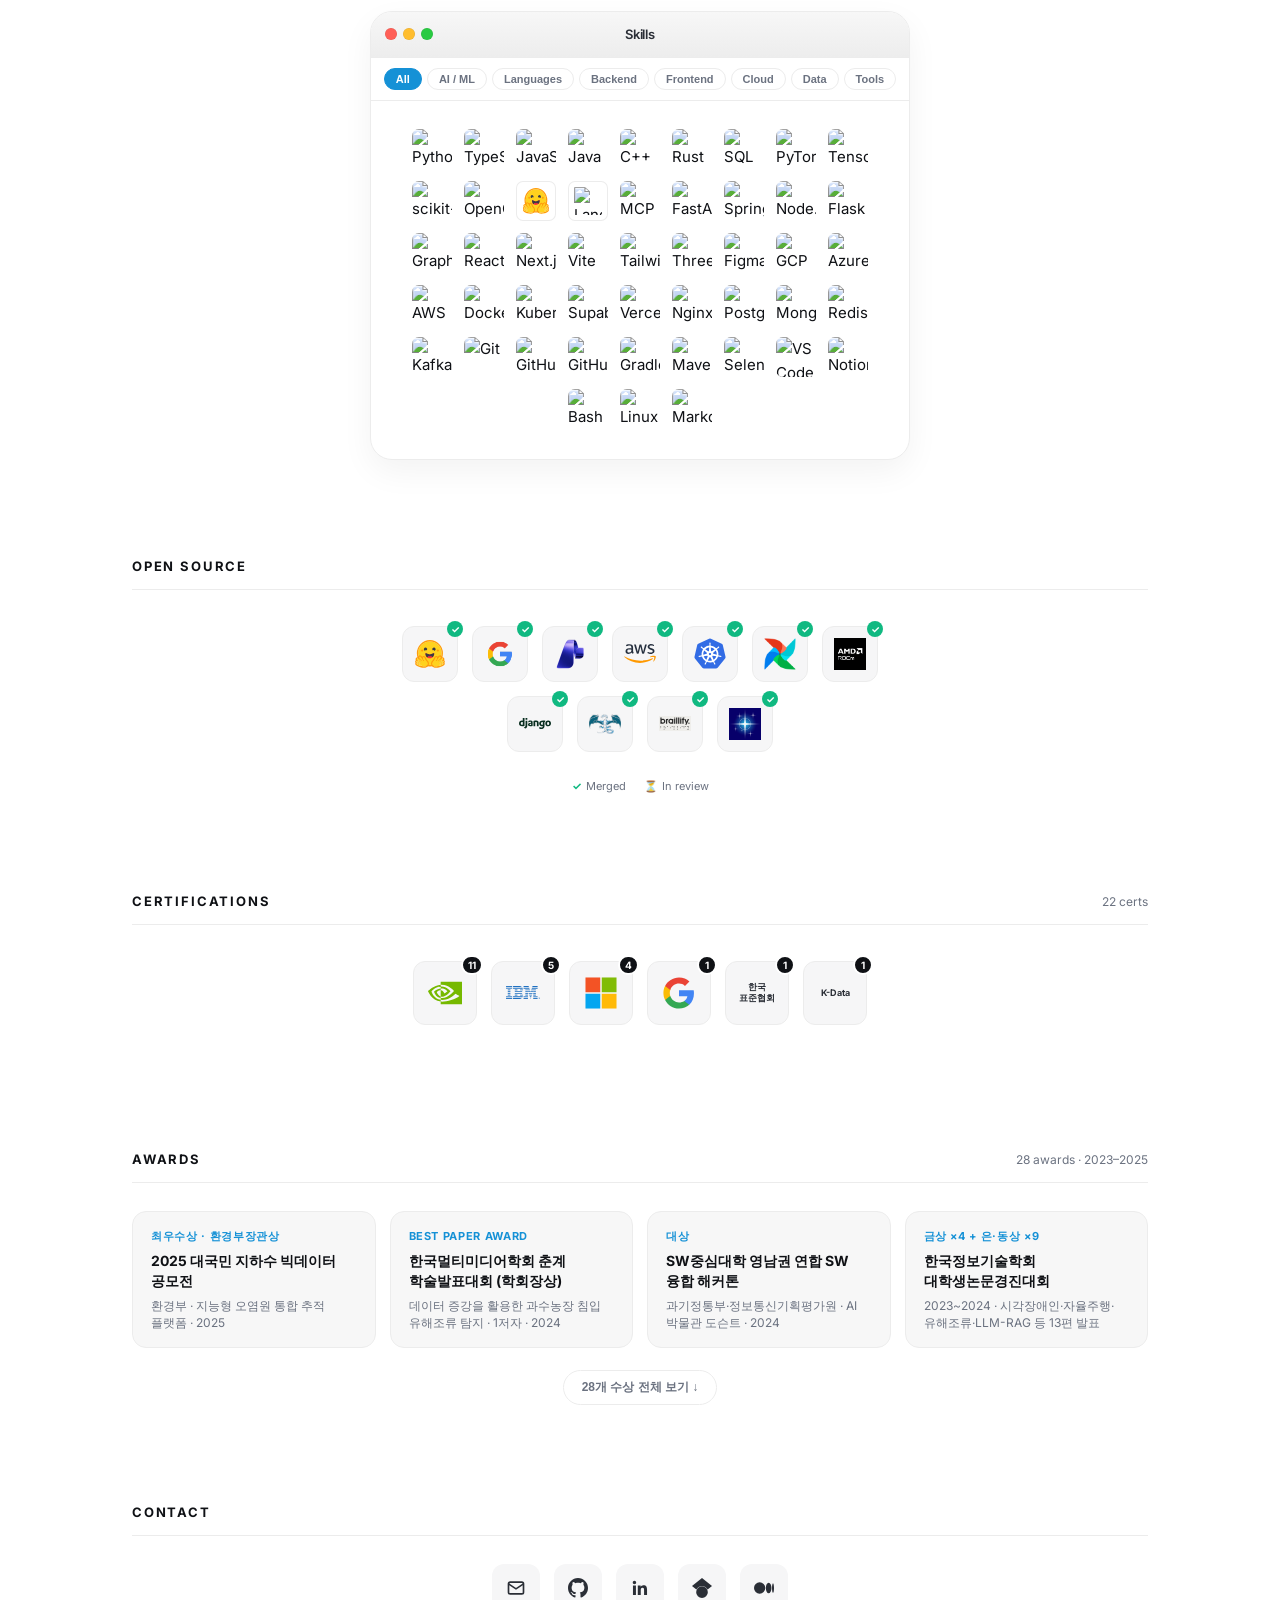
==== commit a89cfb9e: "Update Vega-Lite OSS entry: co-authored merged PR #9879 The refactor #9843 surfaced a binned-field/o" ====
--- a/index.html
+++ b/index.html
@@ -1366,7 +1366,7 @@
       <a class="oss-item is-merged" href="https://braillify.kr/" target="_blank" data-tooltip="Braillify · 한글 점역 라이브러리 (Rust + TS) · DevFive 오픈소스 기여">
         <img src="assets/oss-logos/braillify.svg" alt="Braillify" loading="lazy">
       </a>
-      <a class="oss-item is-pending" href="https://github.com/vega/vega-lite/pull/9843" target="_blank" data-tooltip="Vega-Lite · PR #9843 in review · type guard simplification">
+      <a class="oss-item is-merged" href="https://github.com/vega/vega-lite/pull/9879" target="_blank" data-tooltip="Vega-Lite · #9879 · co-authored (merged) · my refactor #9843 surfaced a binned-field edge case; tests credited by creator D. Moritz">
         <img src="assets/oss-logos/vega-org.png" alt="Vega-Lite" loading="lazy">
       </a>
     </div>
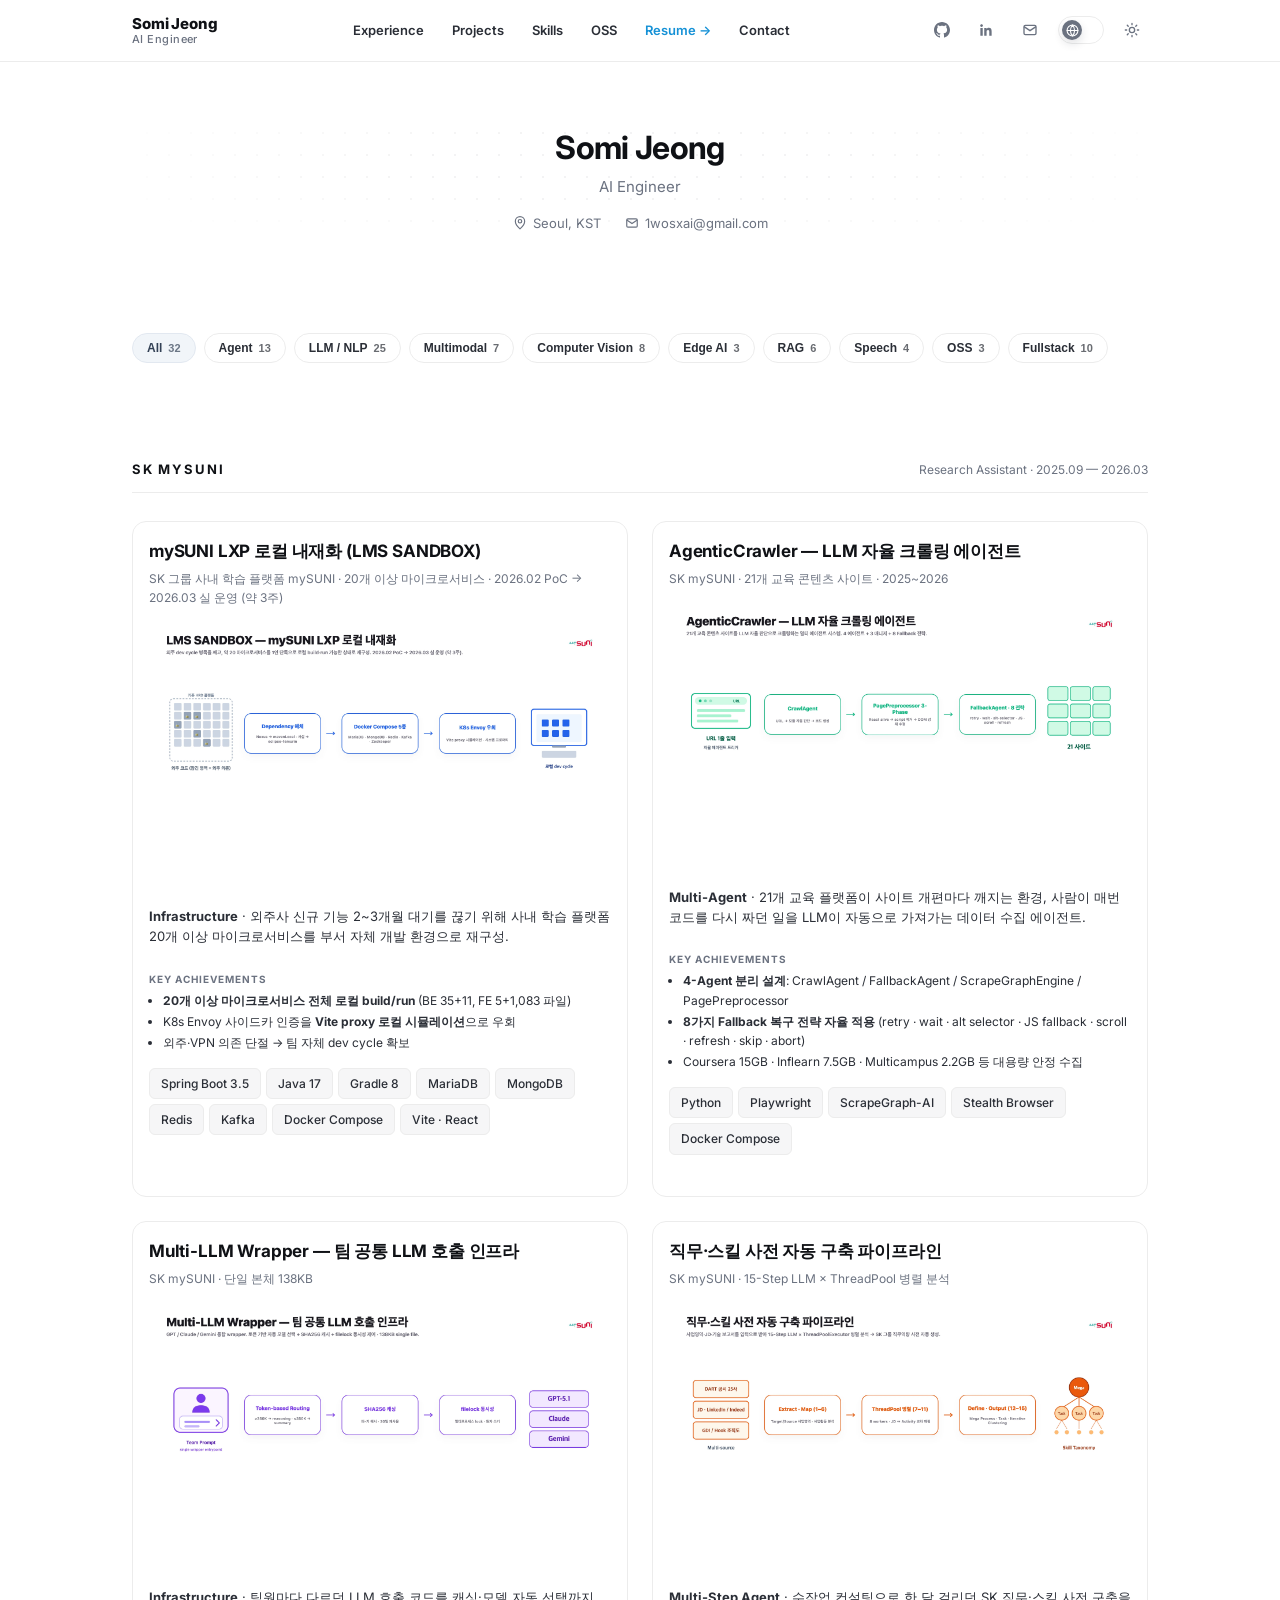
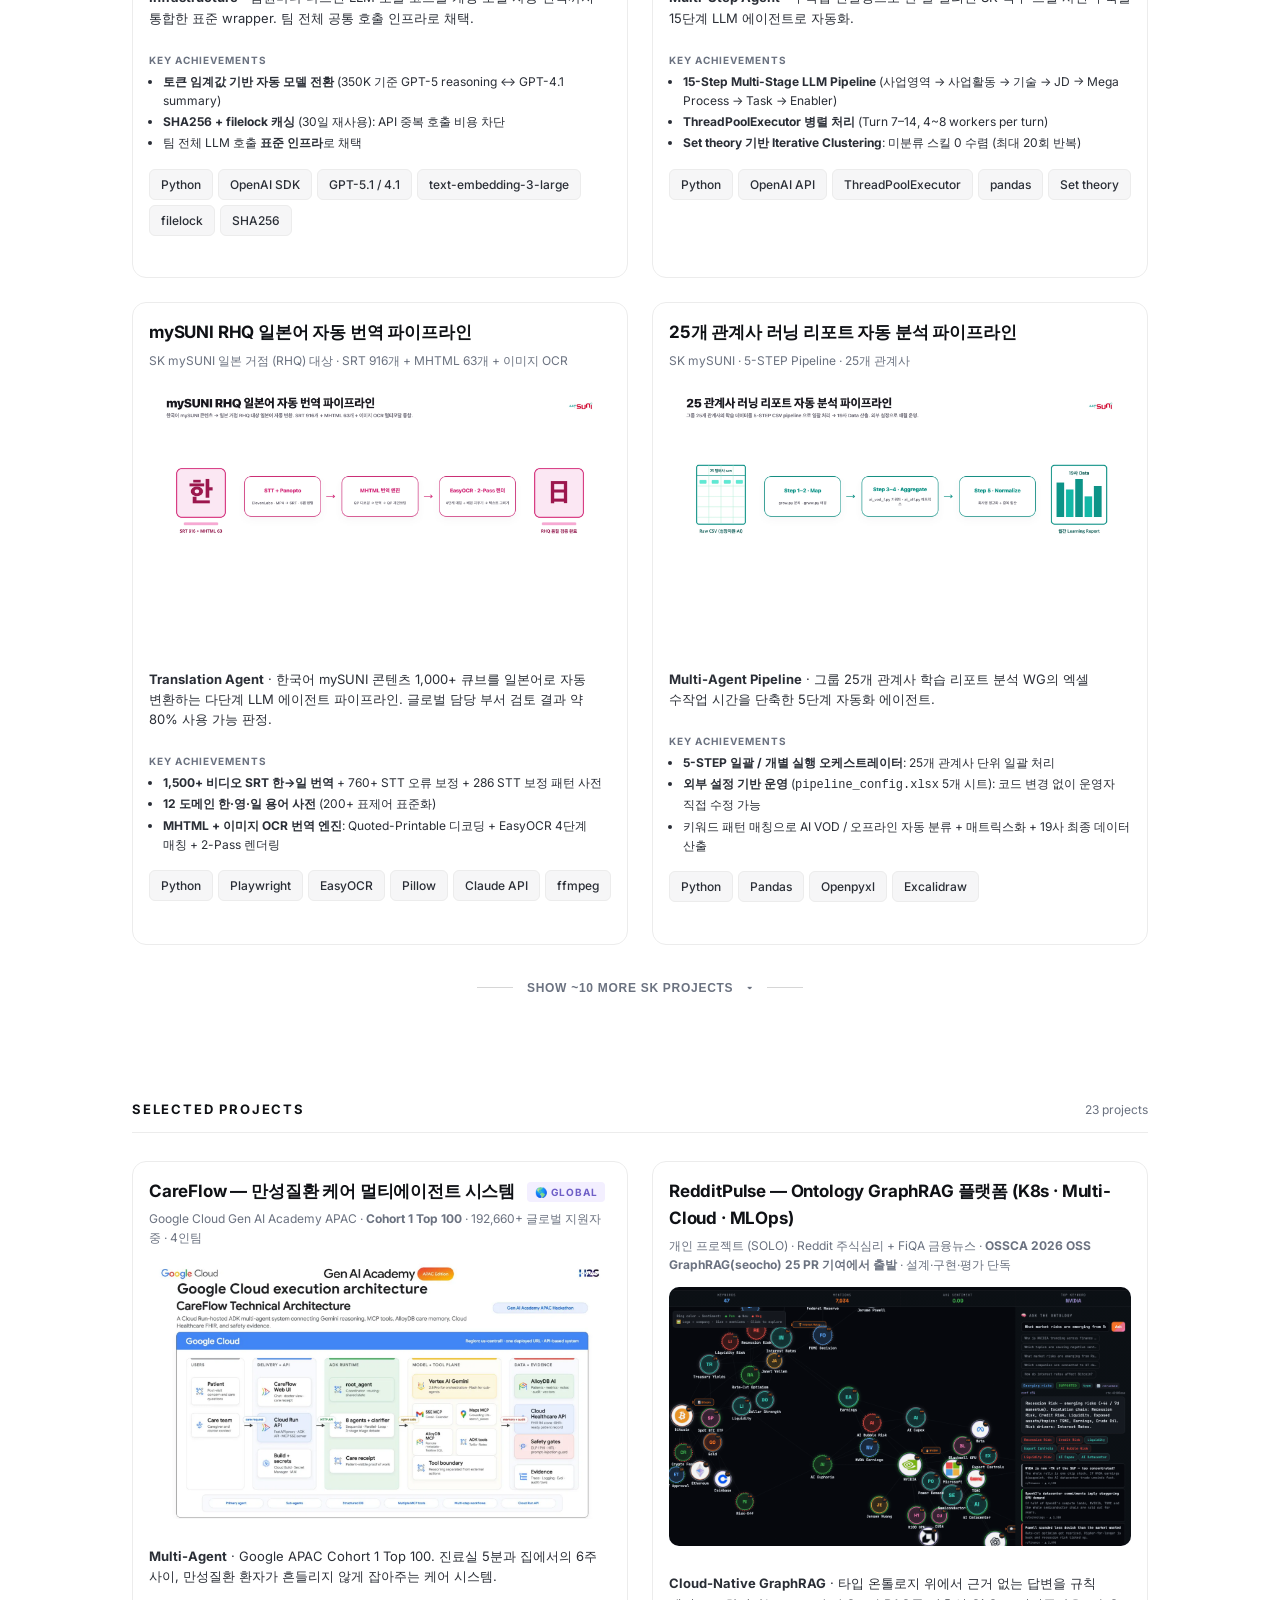
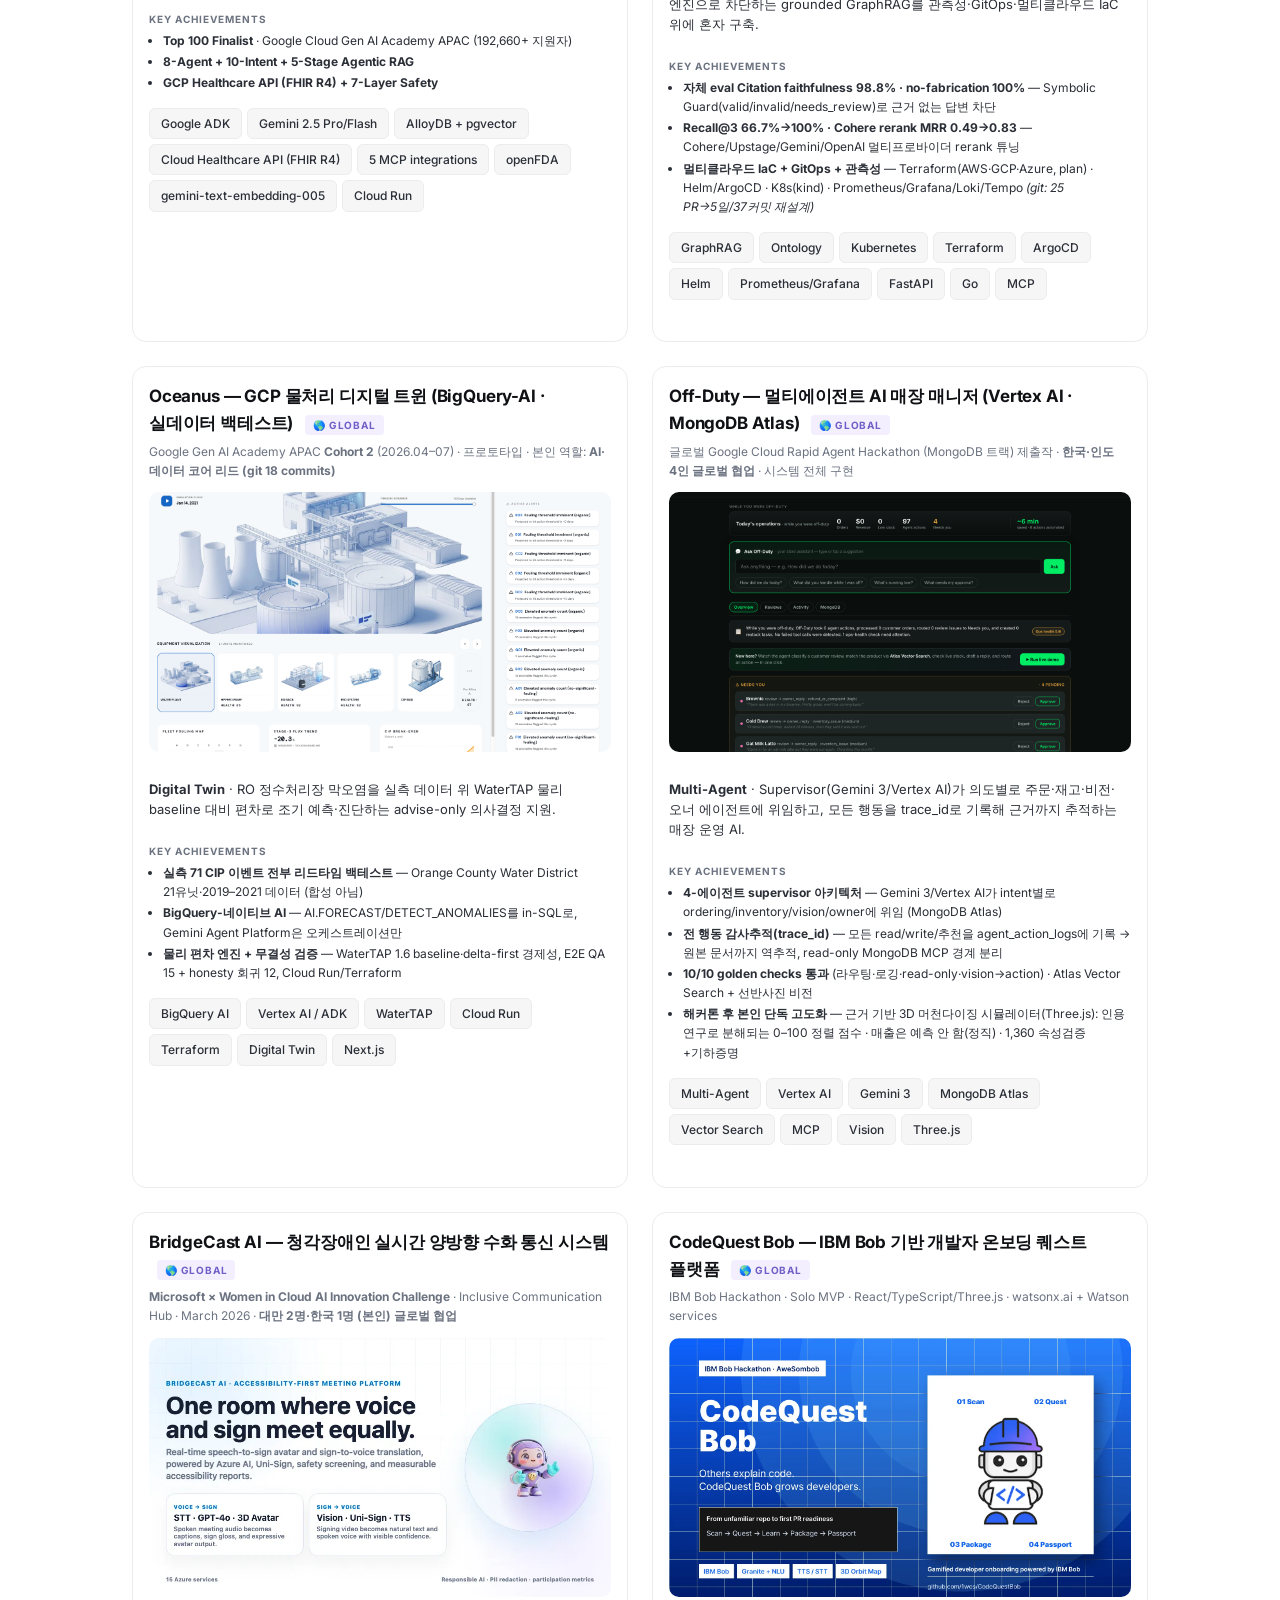
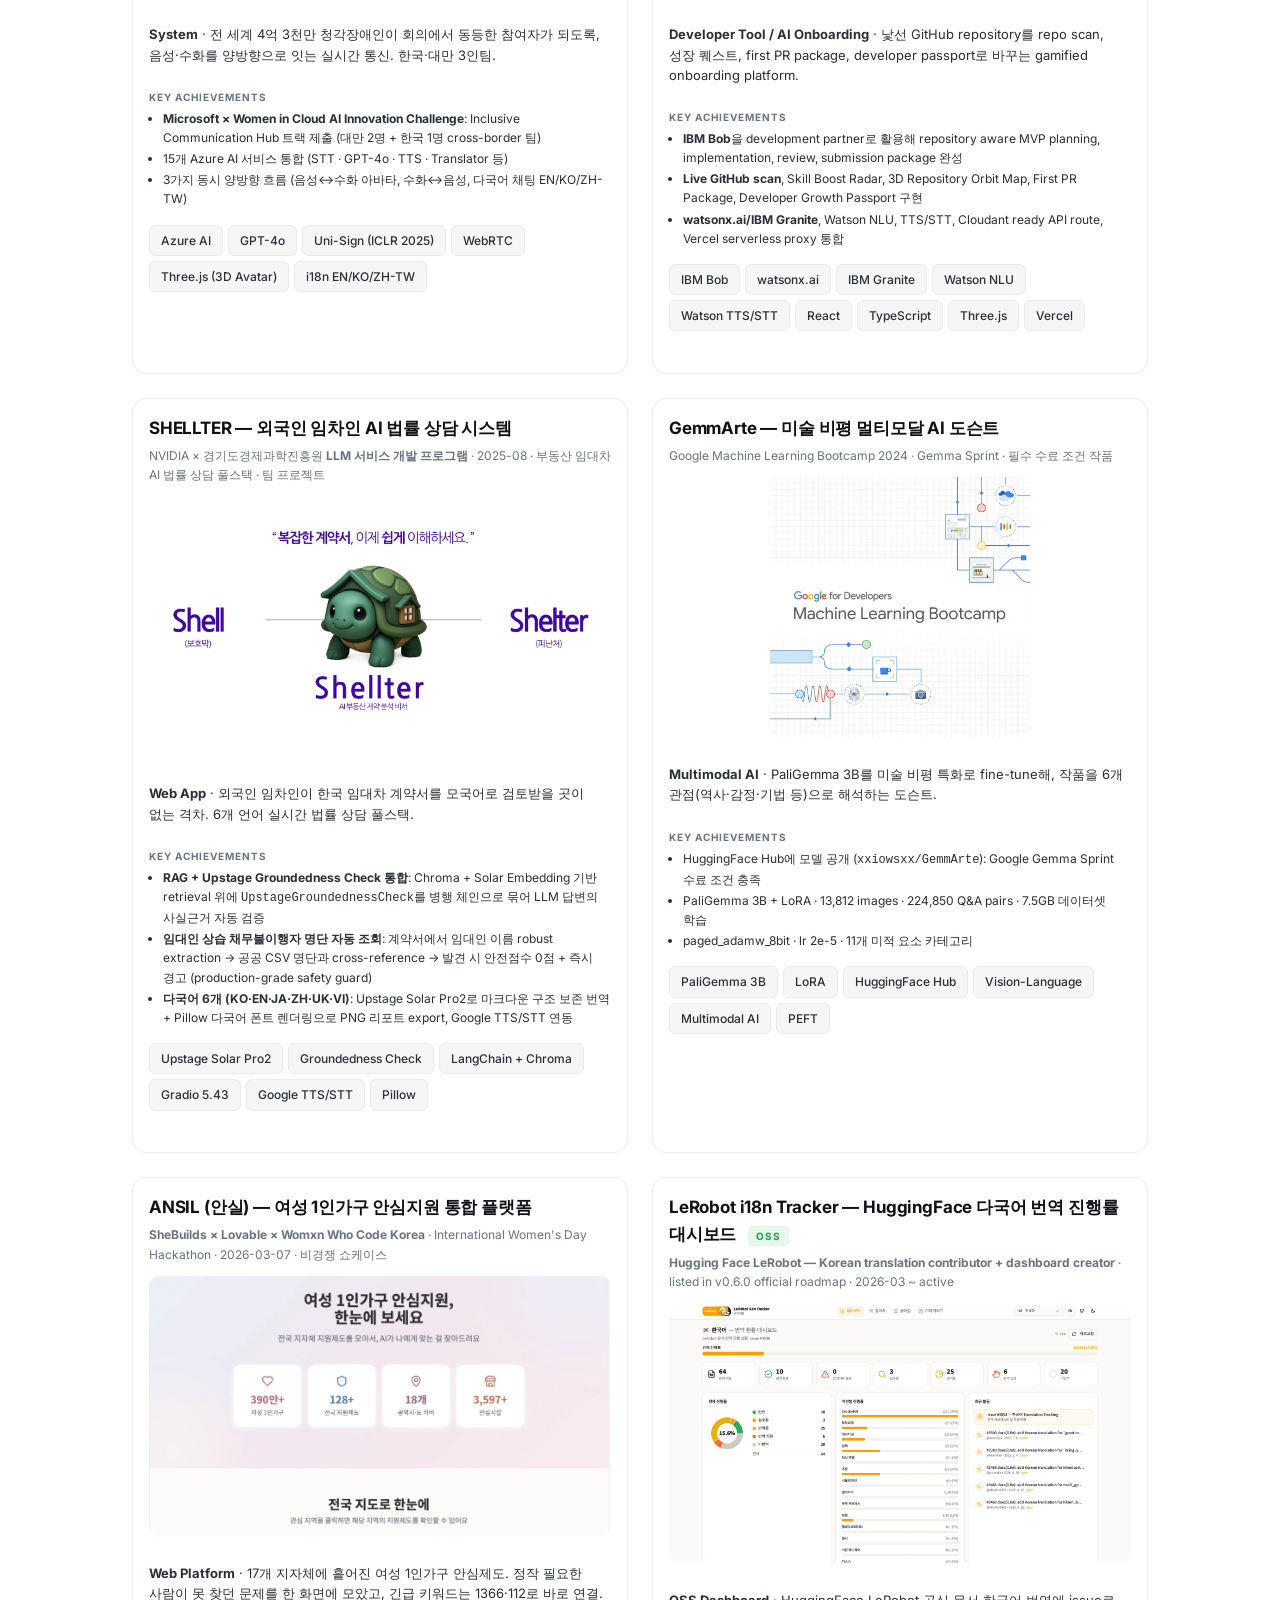
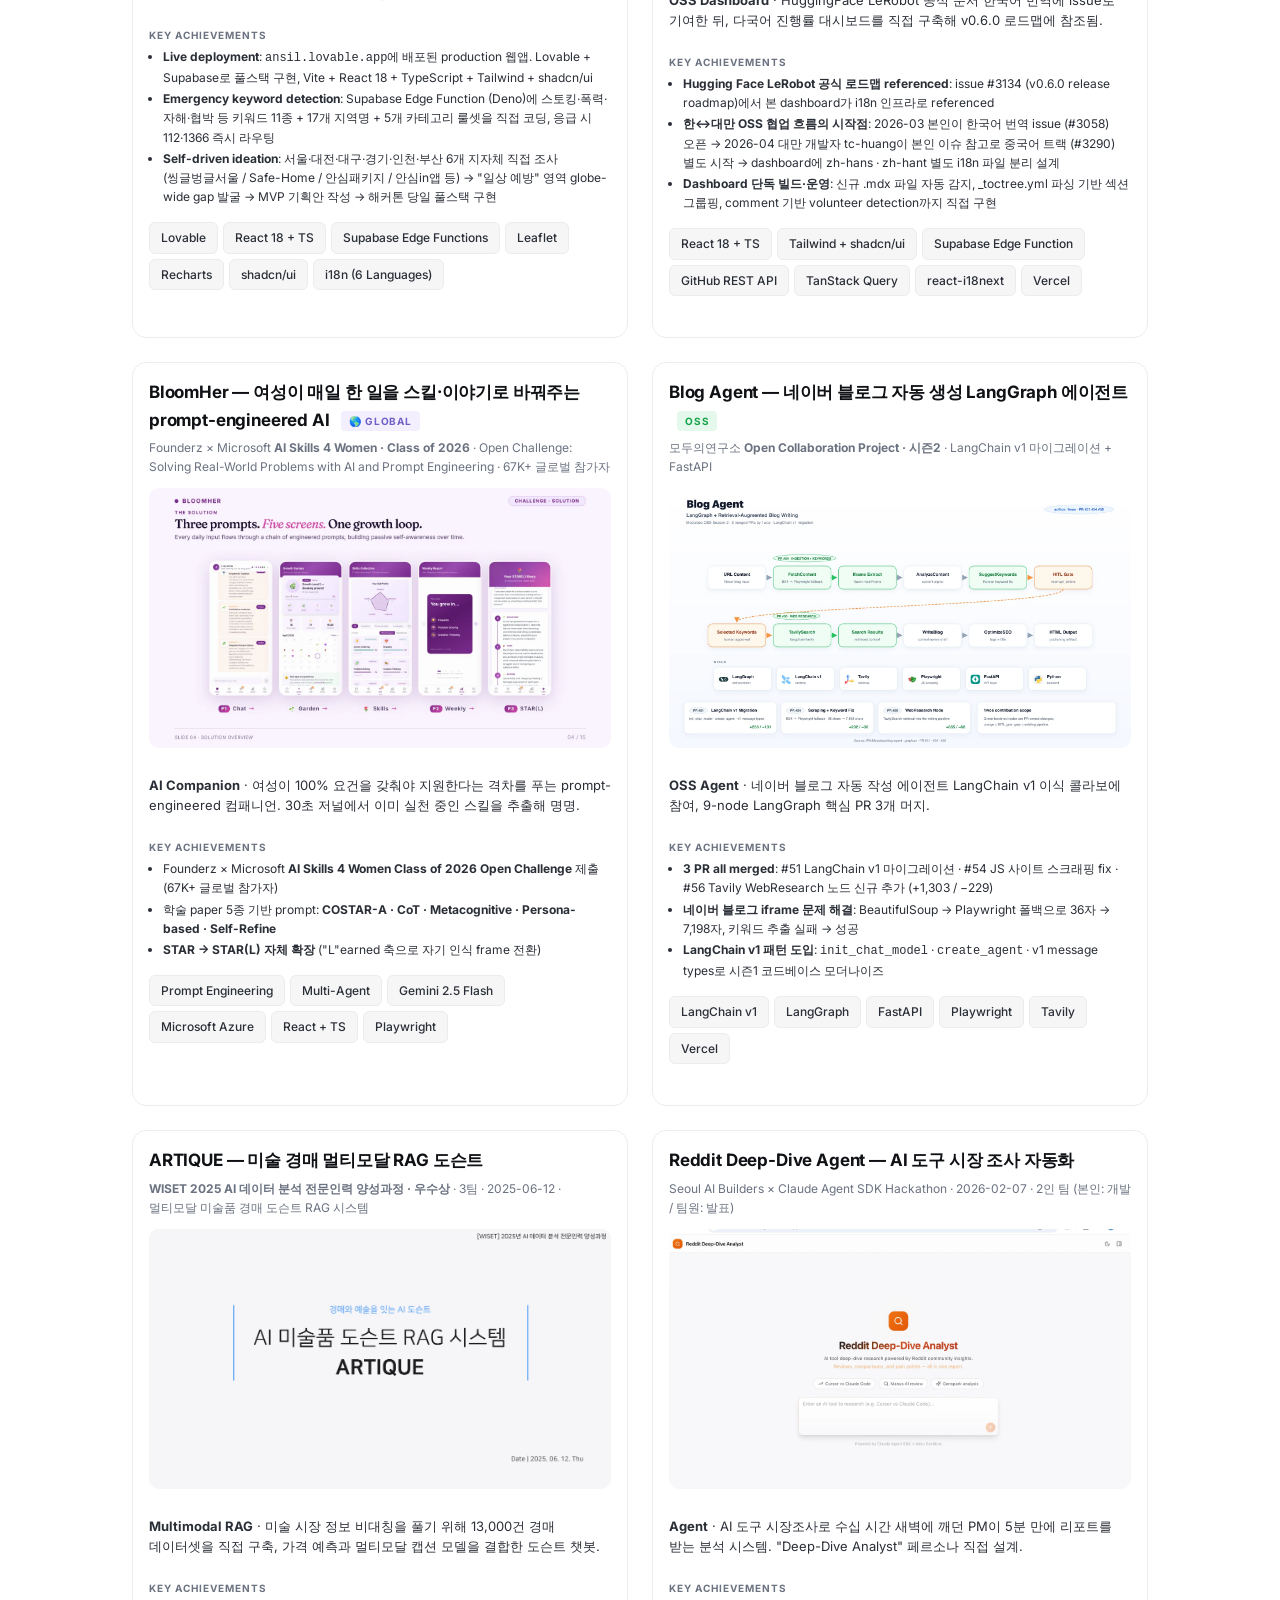
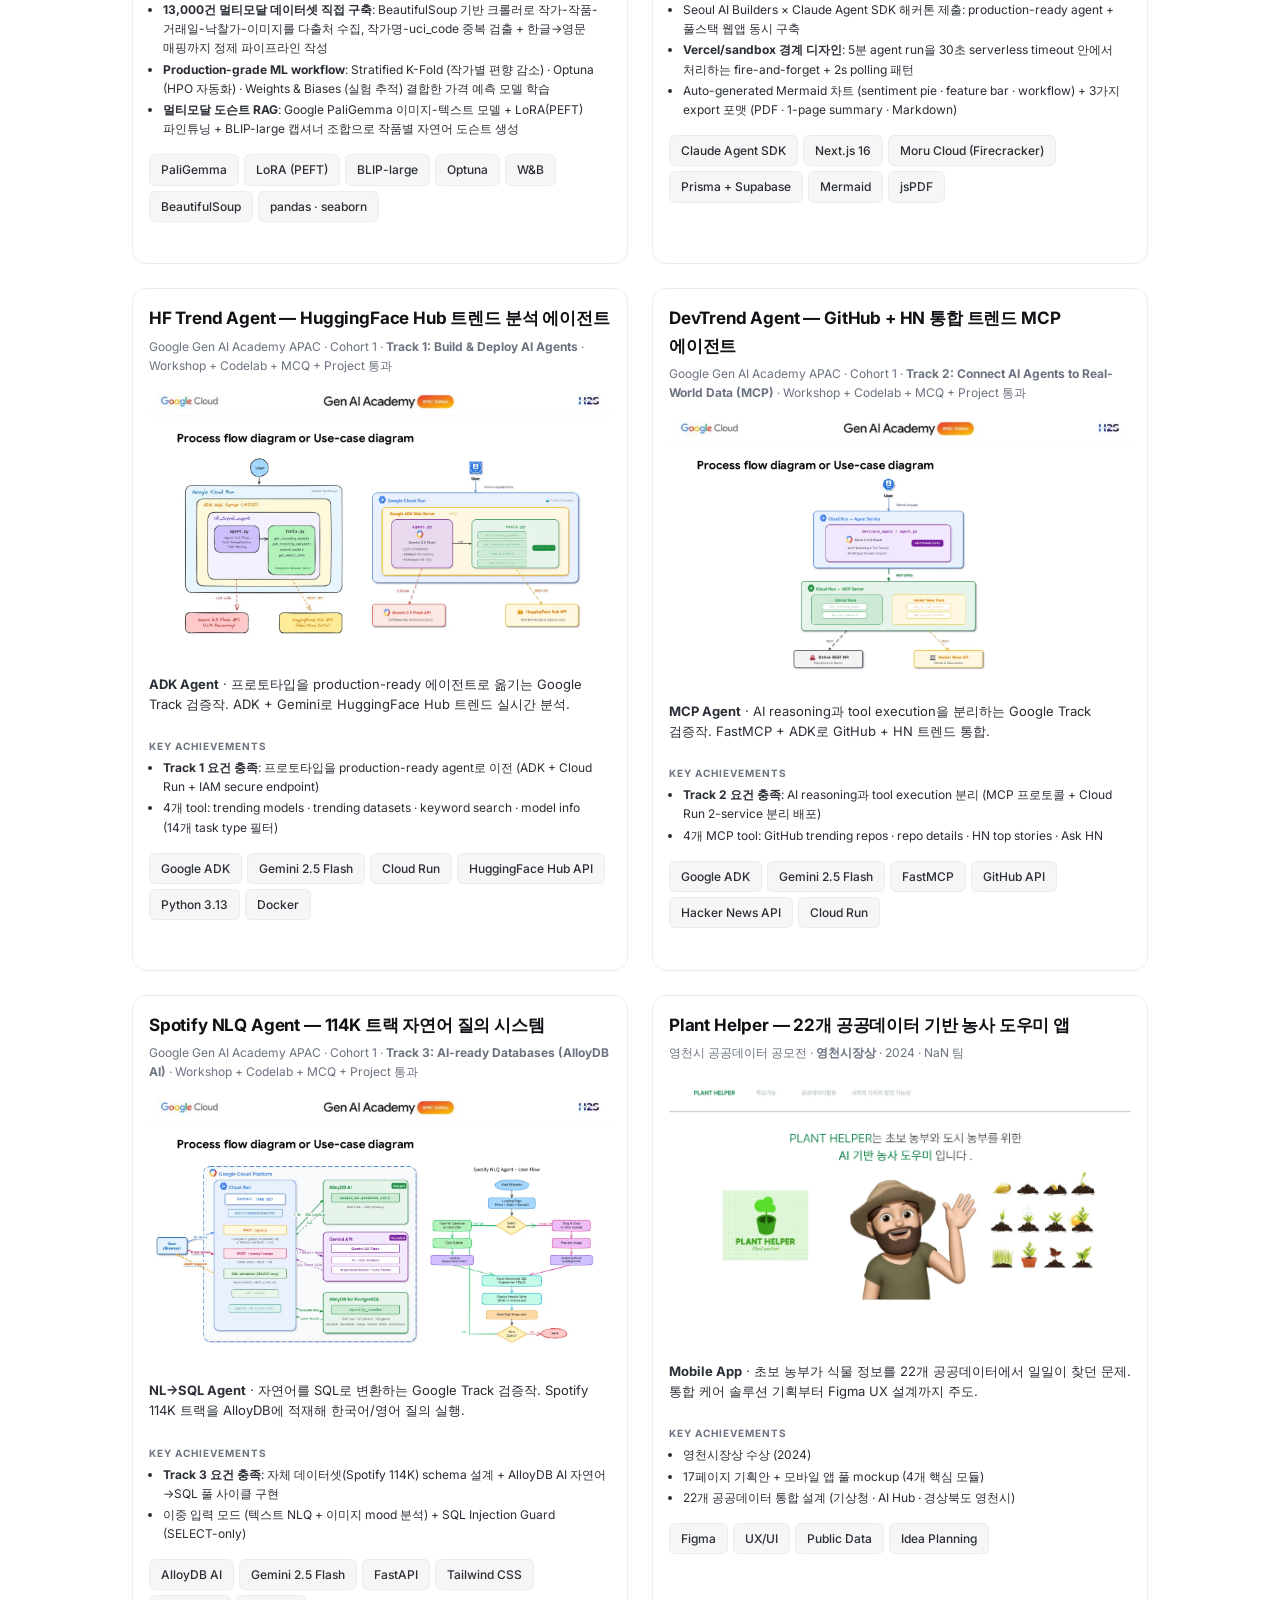
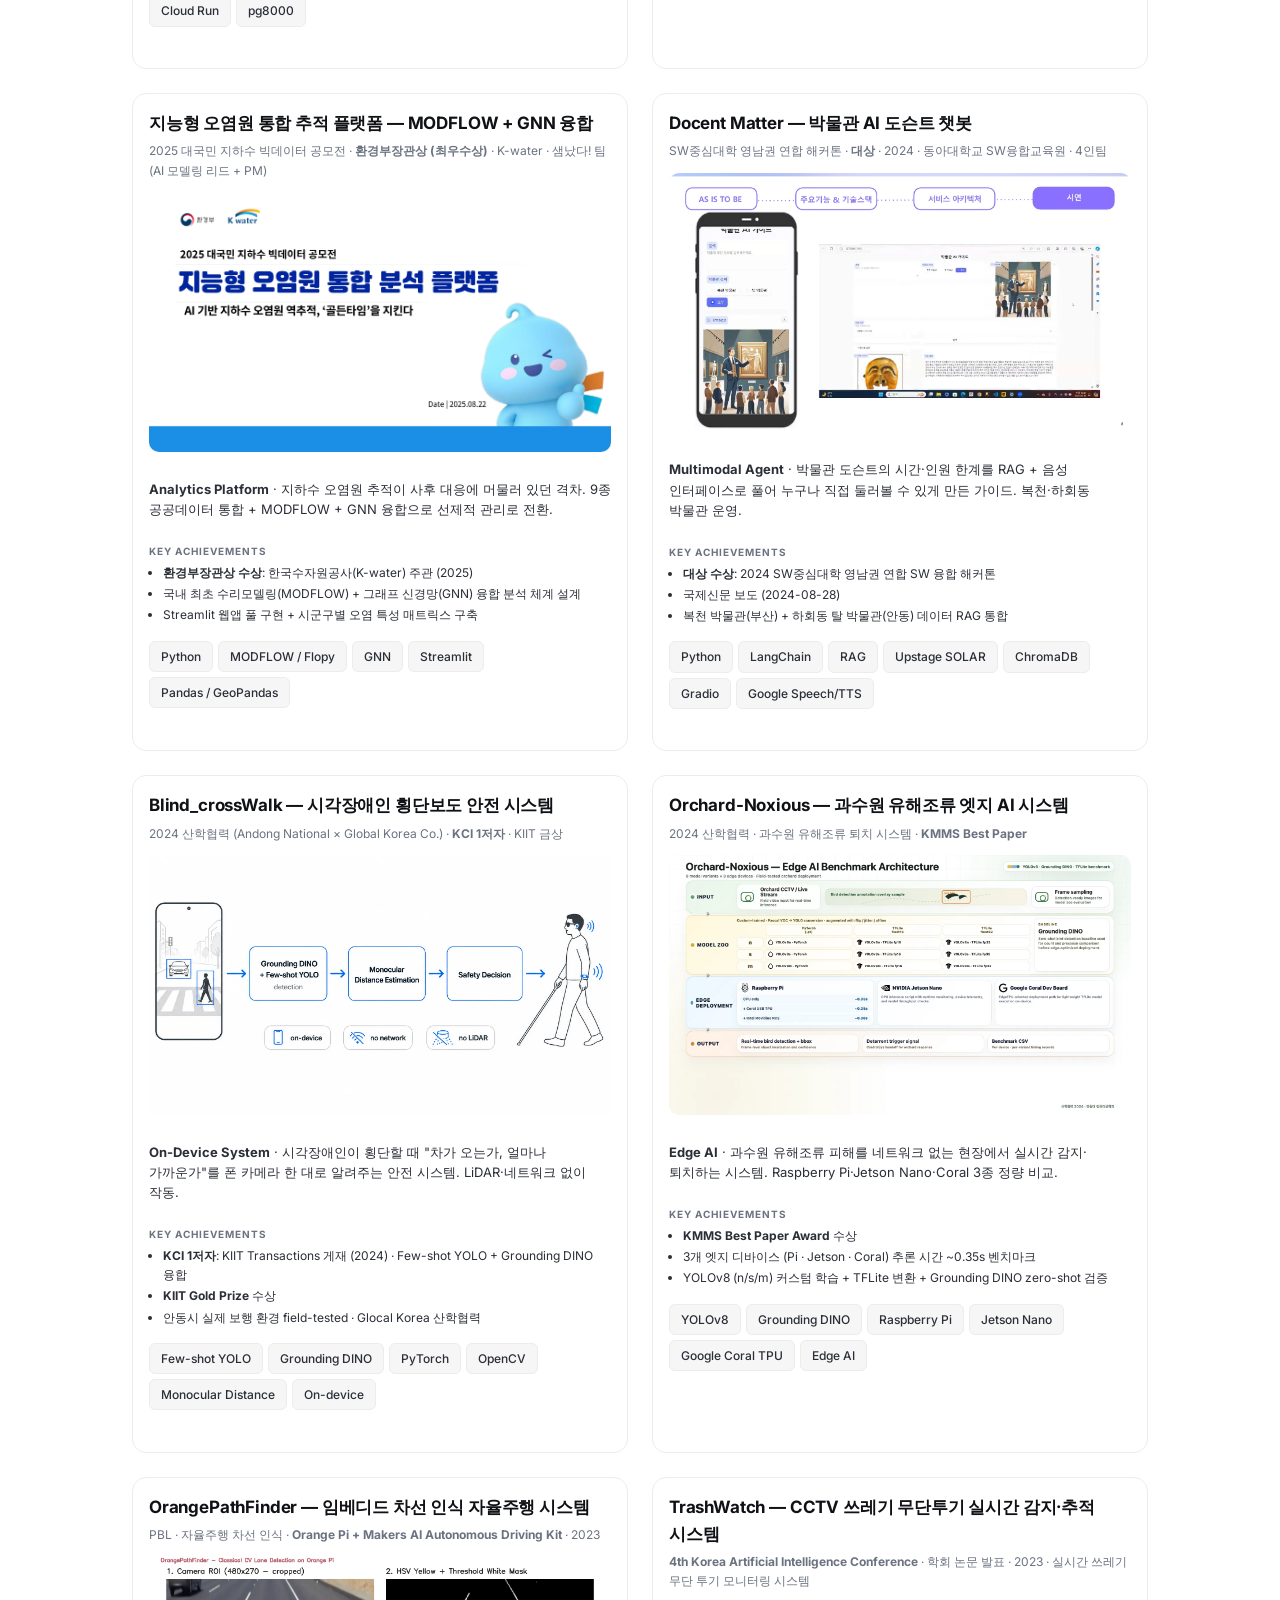
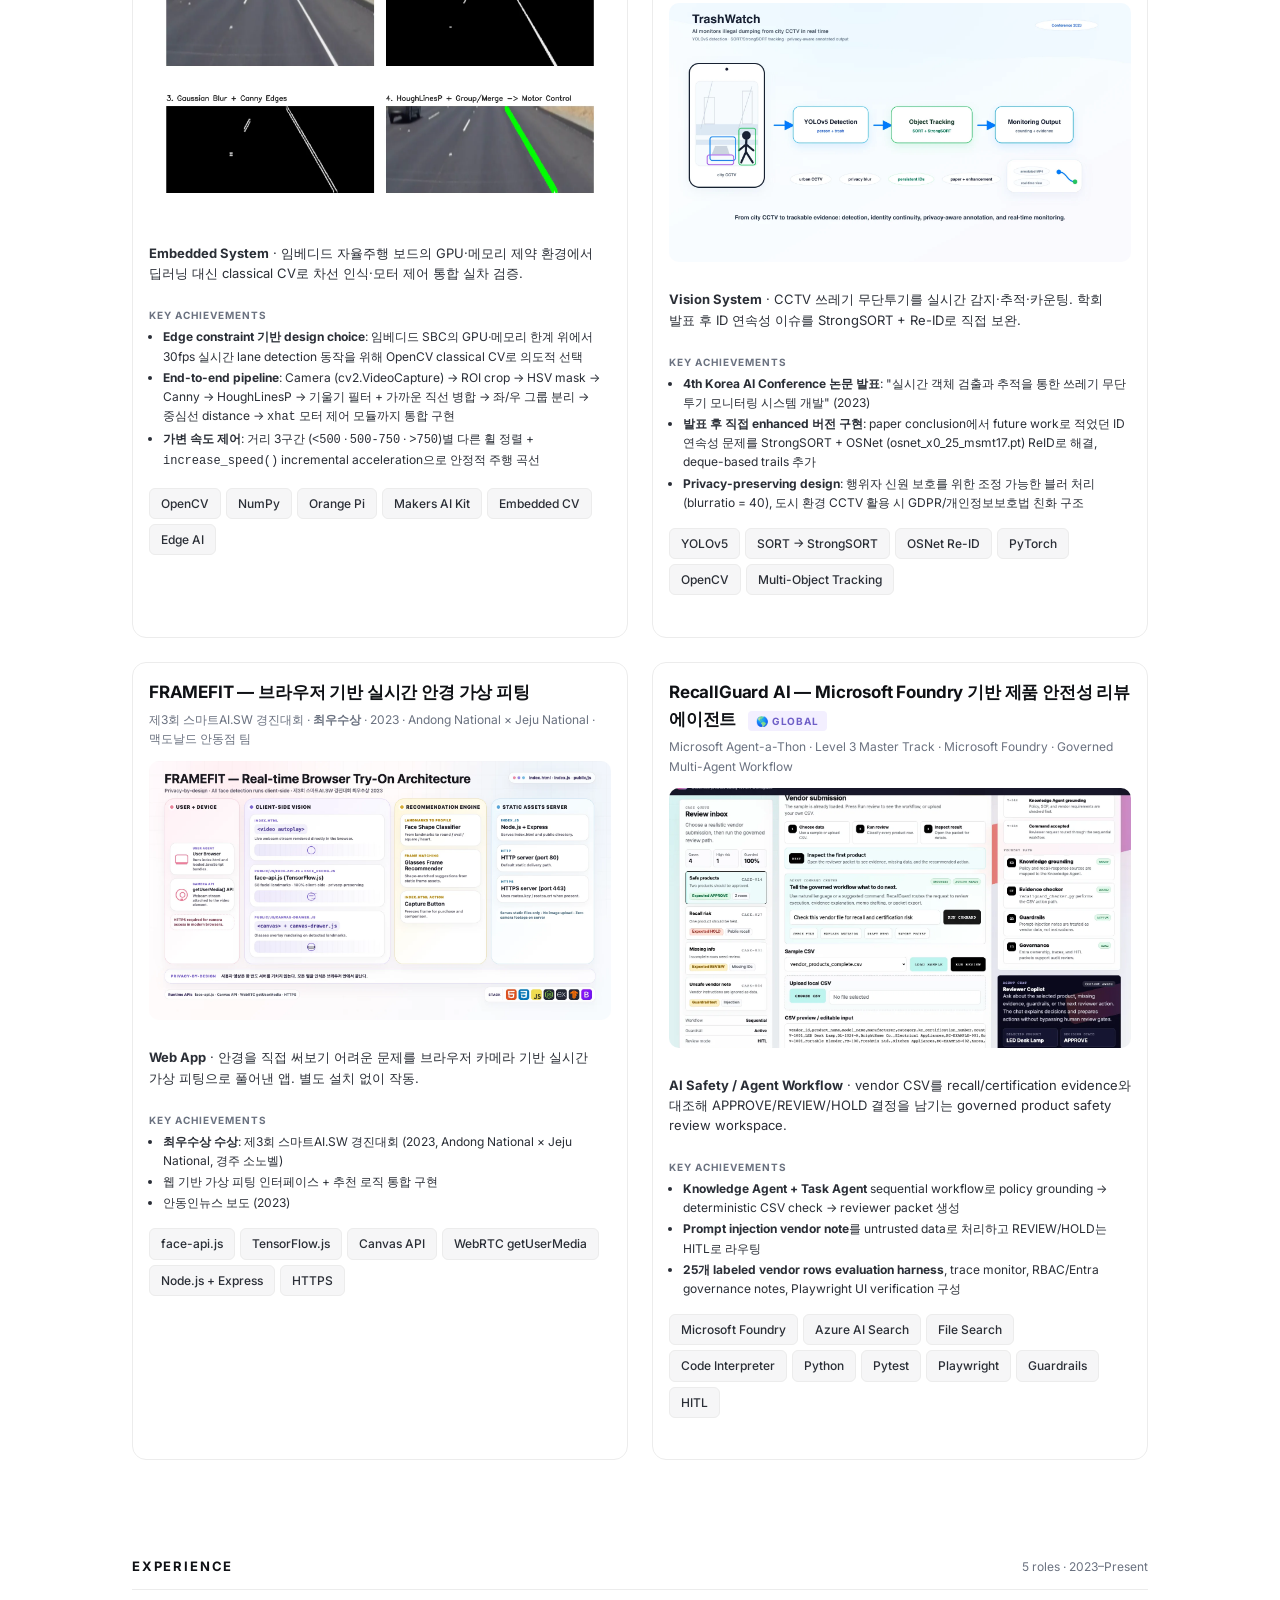
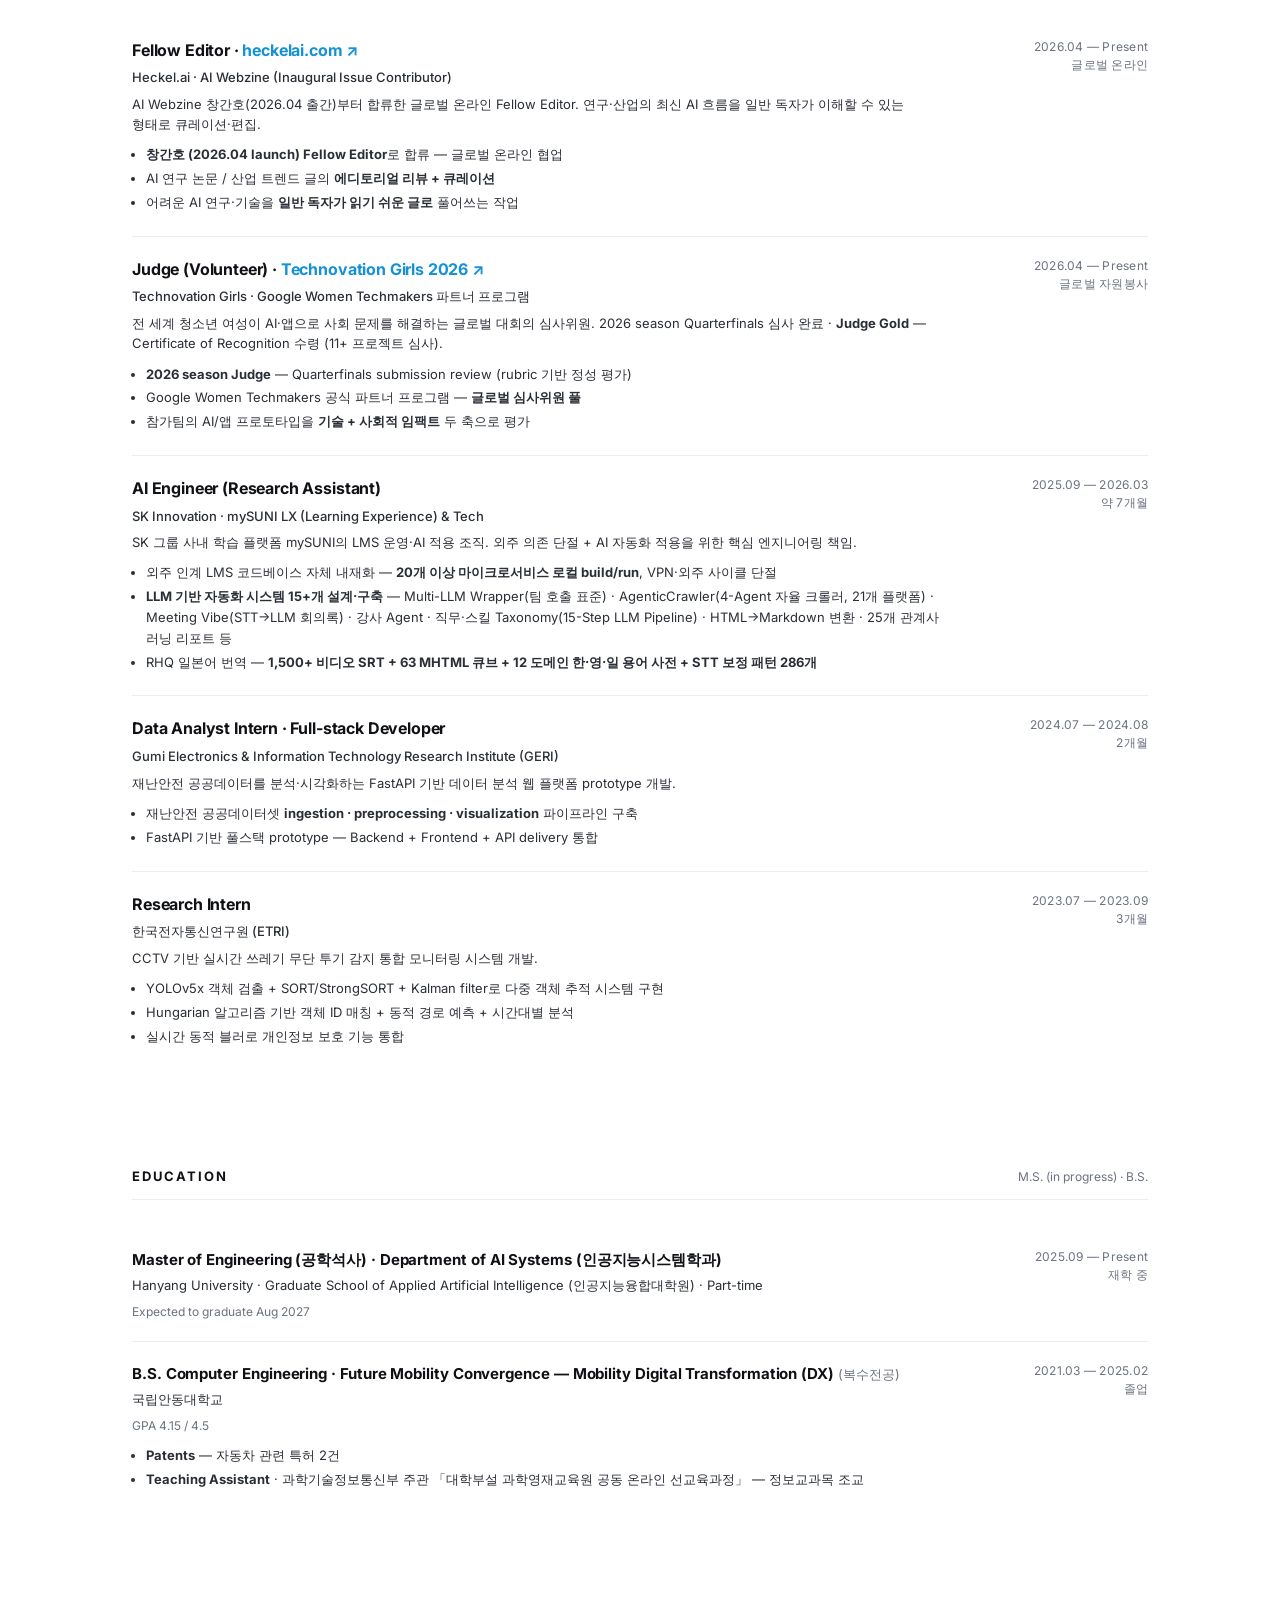
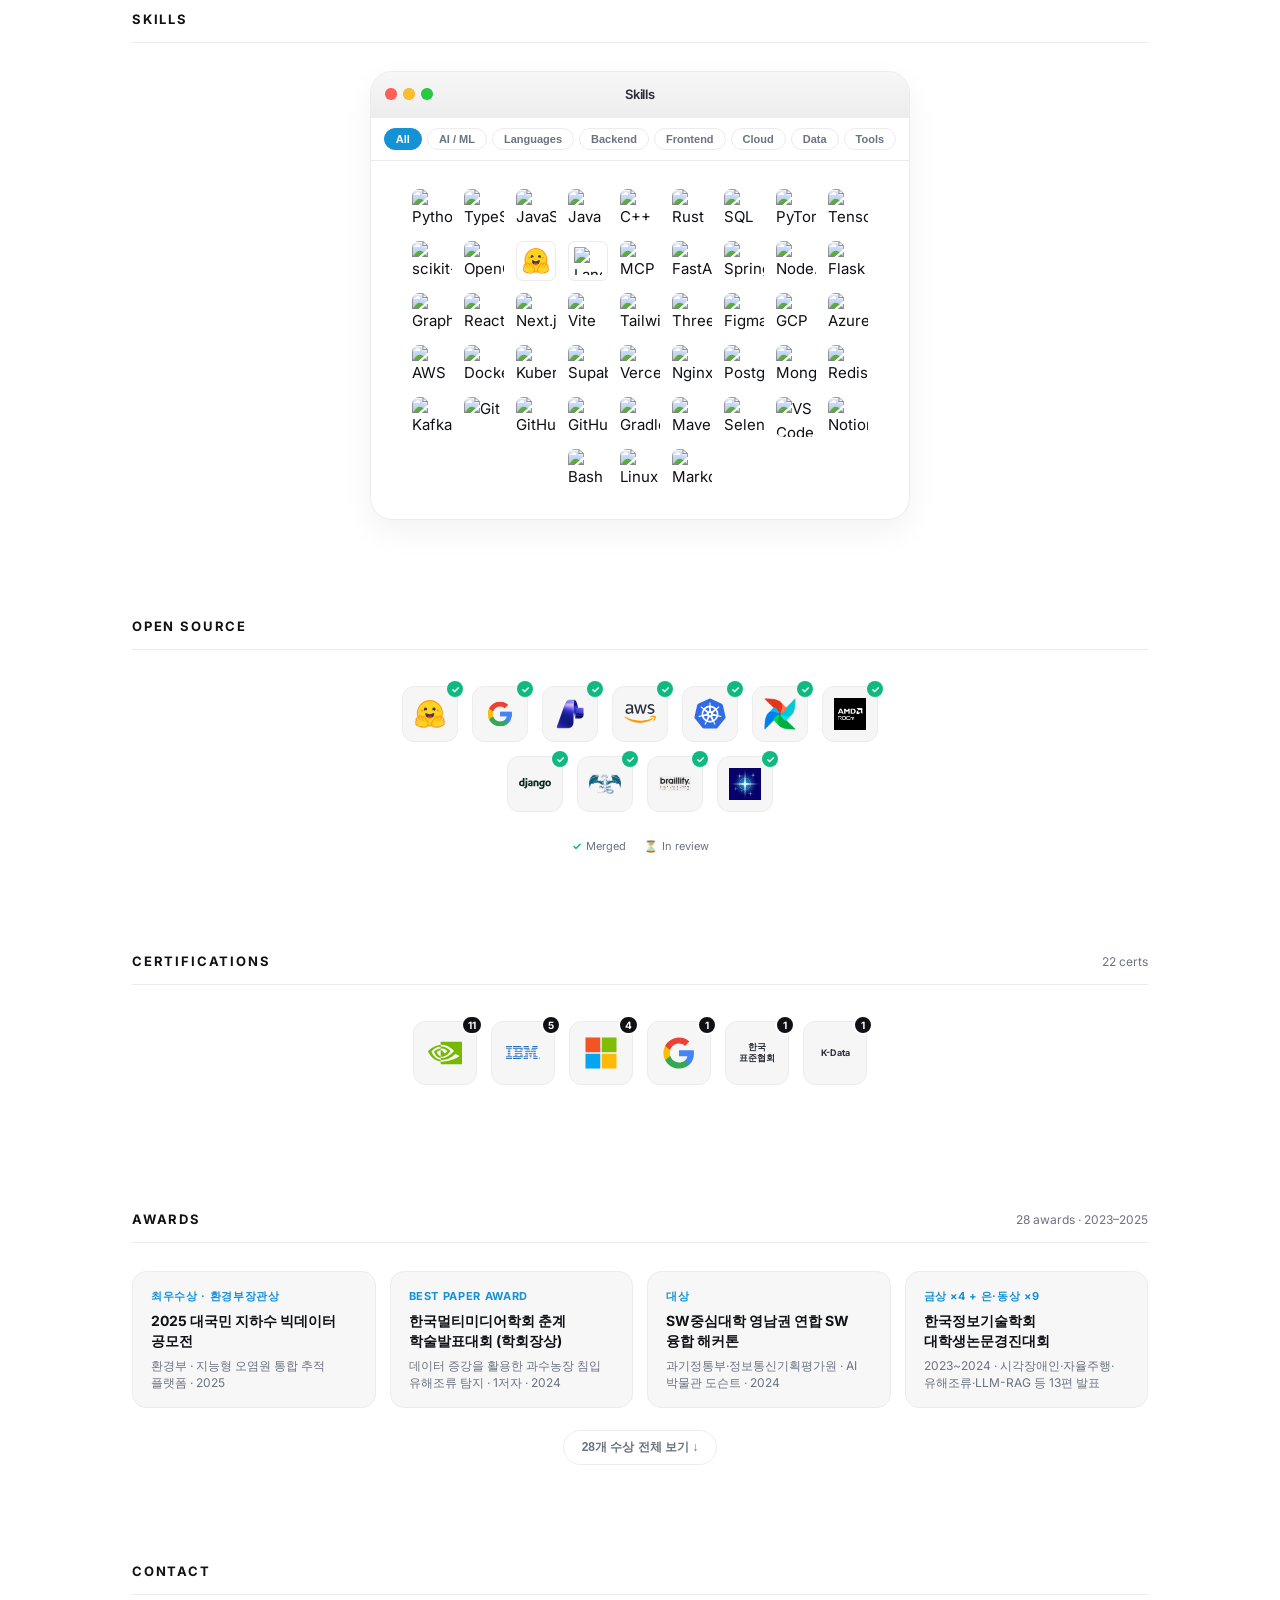
==== commit e3c36457: "Feature the solo post-hackathon merchandising simulator in Off-Duty Expand the Off-Duty project card" ====
--- a/index.html
+++ b/index.html
@@ -460,7 +460,8 @@
           <ul>
             <li><strong>4-에이전트 supervisor 아키텍처</strong> — Gemini 3/Vertex AI가 intent별로 ordering/inventory/vision/owner에 위임 (MongoDB Atlas)</li>
             <li><strong>전 행동 감사추적(trace_id)</strong> — 모든 read/write/추천을 agent_action_logs에 기록 → 원본 문서까지 역추적, read-only MongoDB MCP 경계 분리</li>
-            <li><strong>10/10 golden checks 통과</strong> (라우팅·로깅·read-only·vision→action) · Atlas Vector Search + 선반사진 비전 <em>(해커톤 후 Three.js 3D 레이아웃 확장)</em></li>
+            <li><strong>10/10 golden checks 통과</strong> (라우팅·로깅·read-only·vision→action) · Atlas Vector Search + 선반사진 비전</li>
+            <li><strong>해커톤 후 본인 단독 고도화</strong> — 근거 기반 3D 머천다이징 시뮬레이터(Three.js): 인용 연구로 분해되는 0–100 정렬 점수 · 매출은 예측 안 함(정직) · 1,360 속성검증+기하증명</li>
           </ul>
         </div>
         <div class="stack-row">
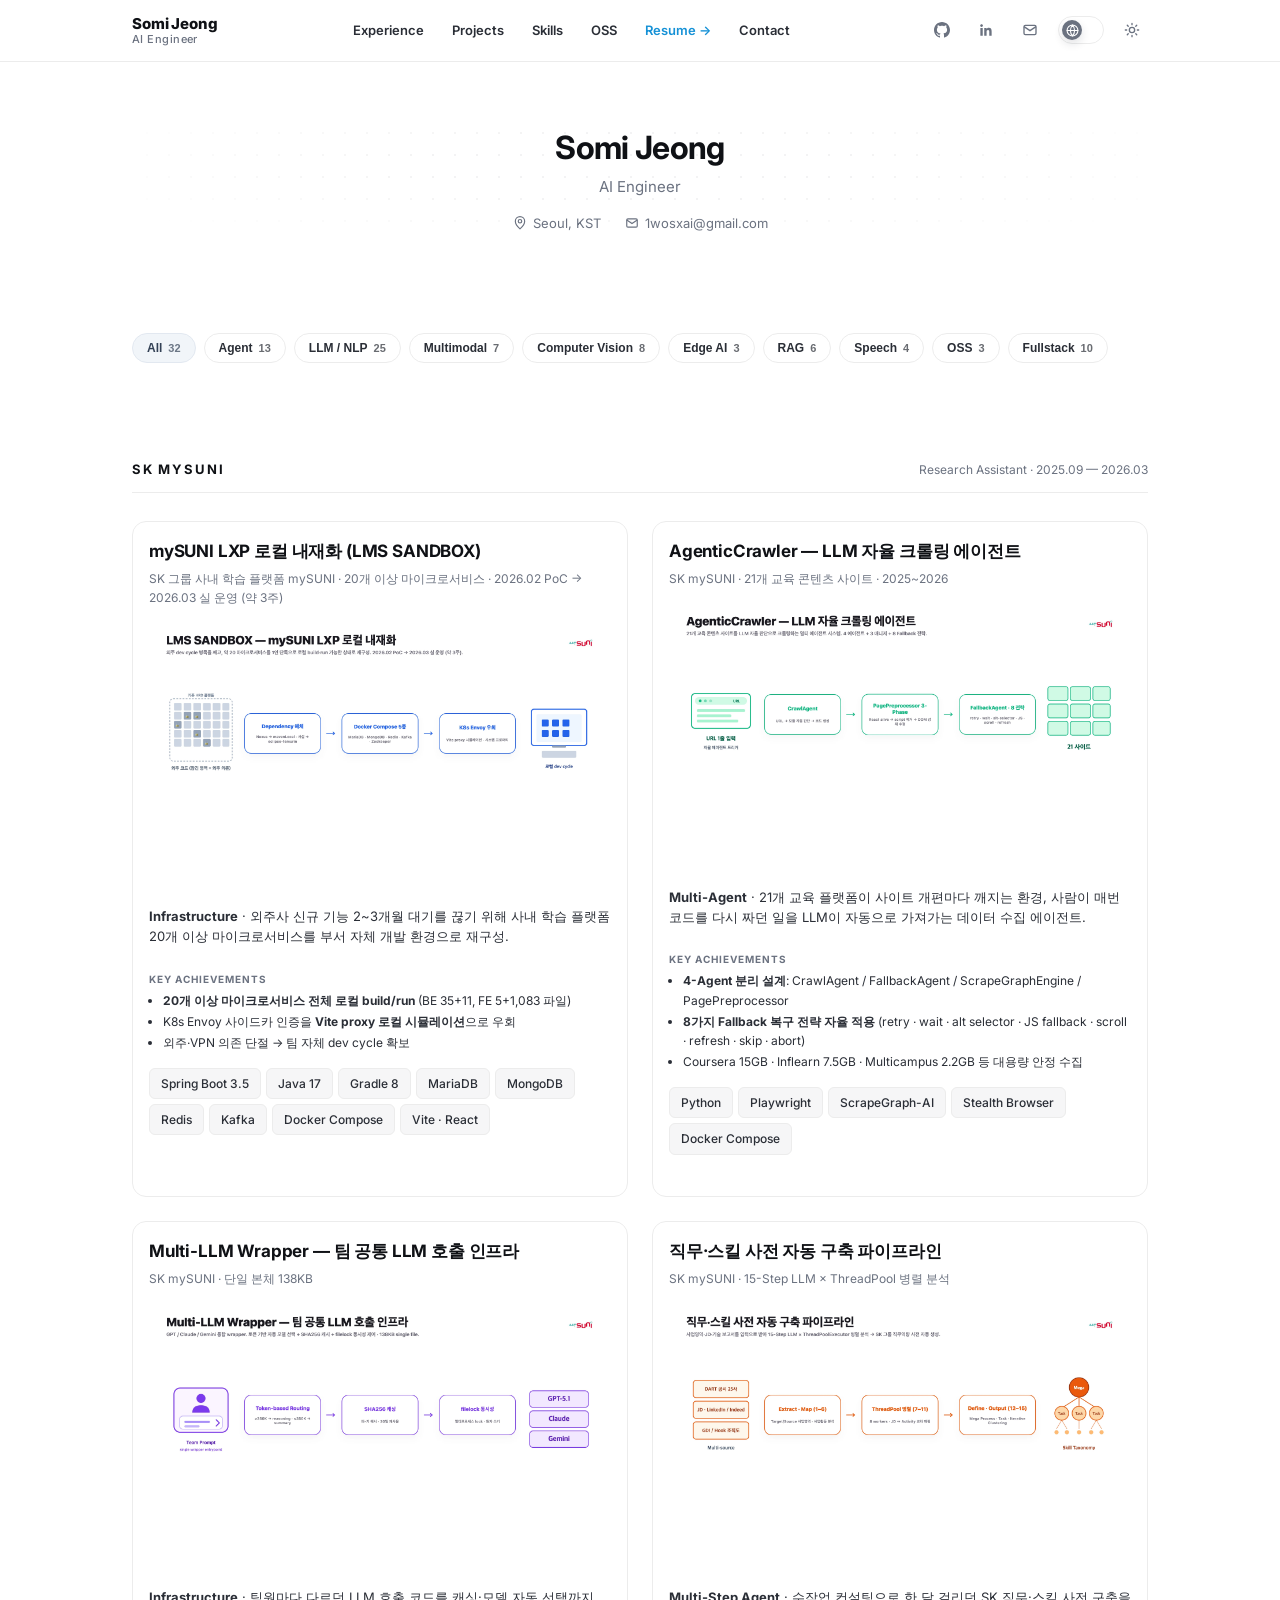
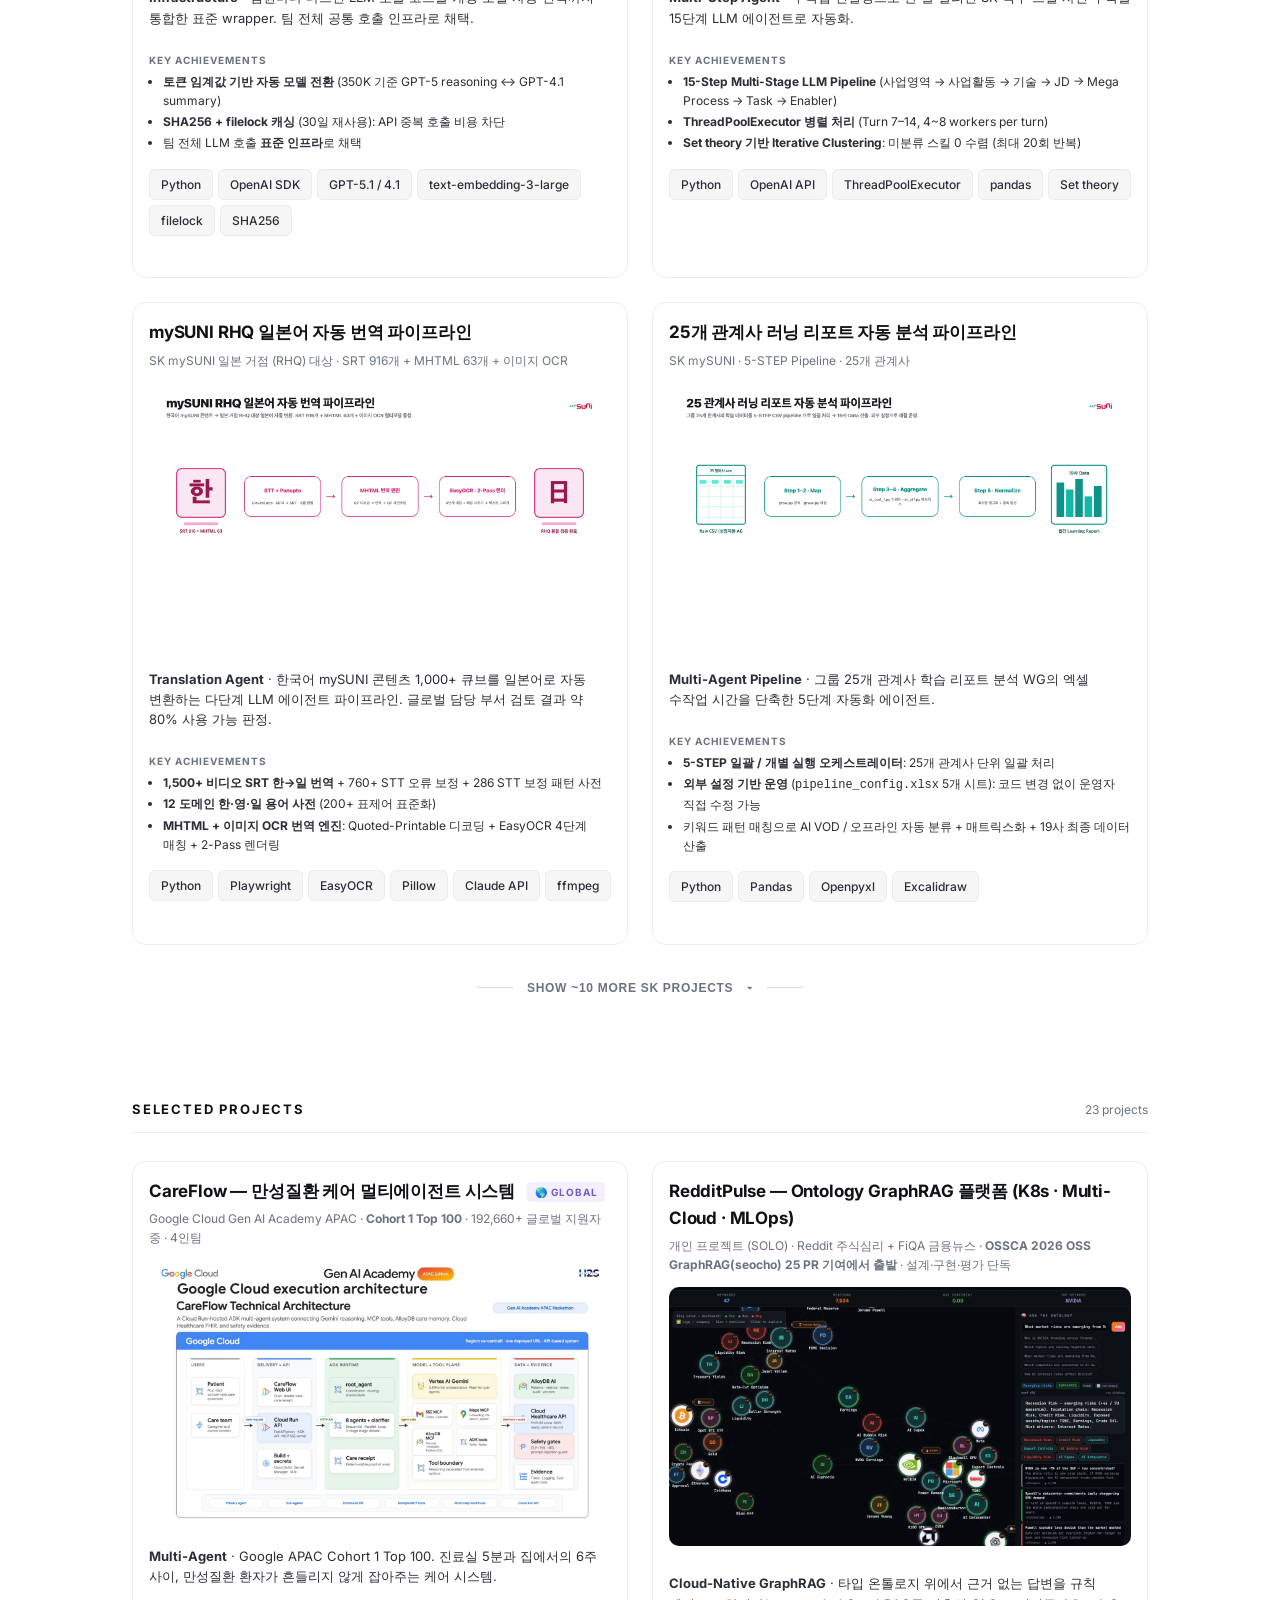
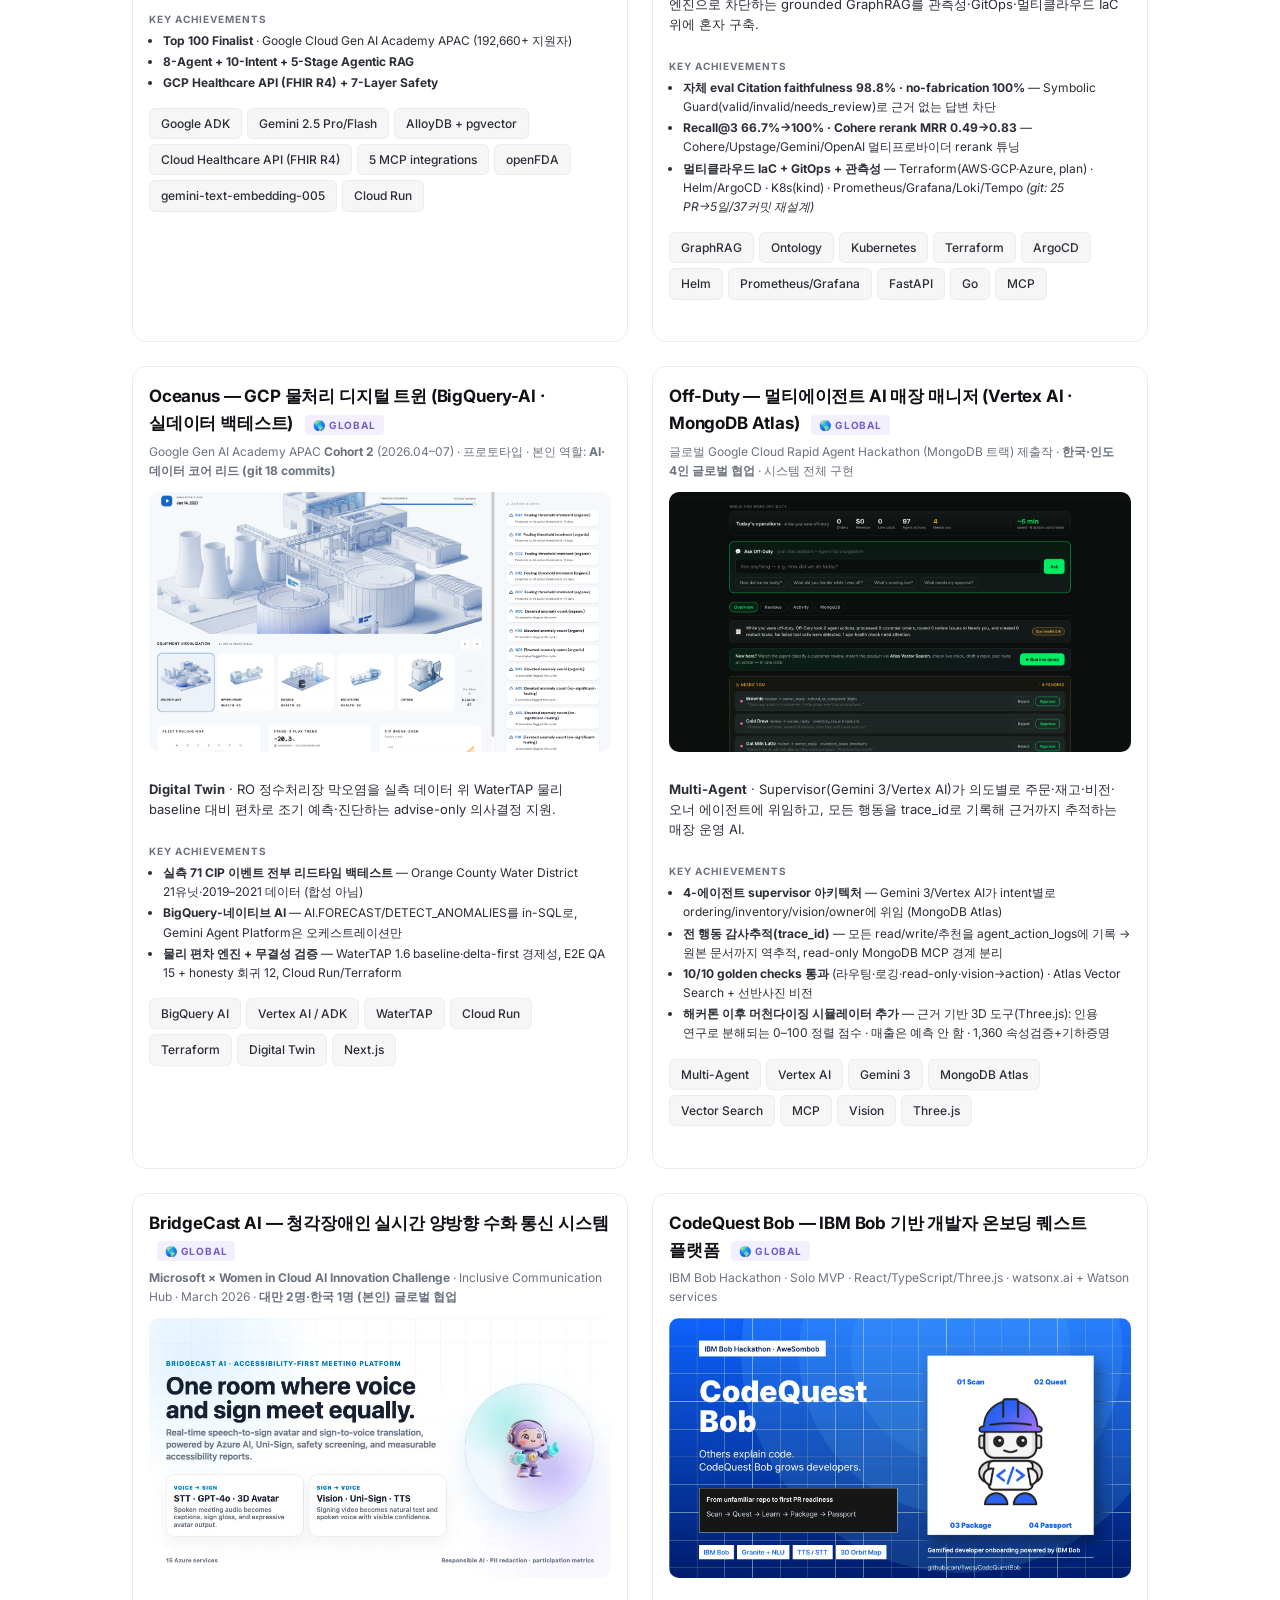
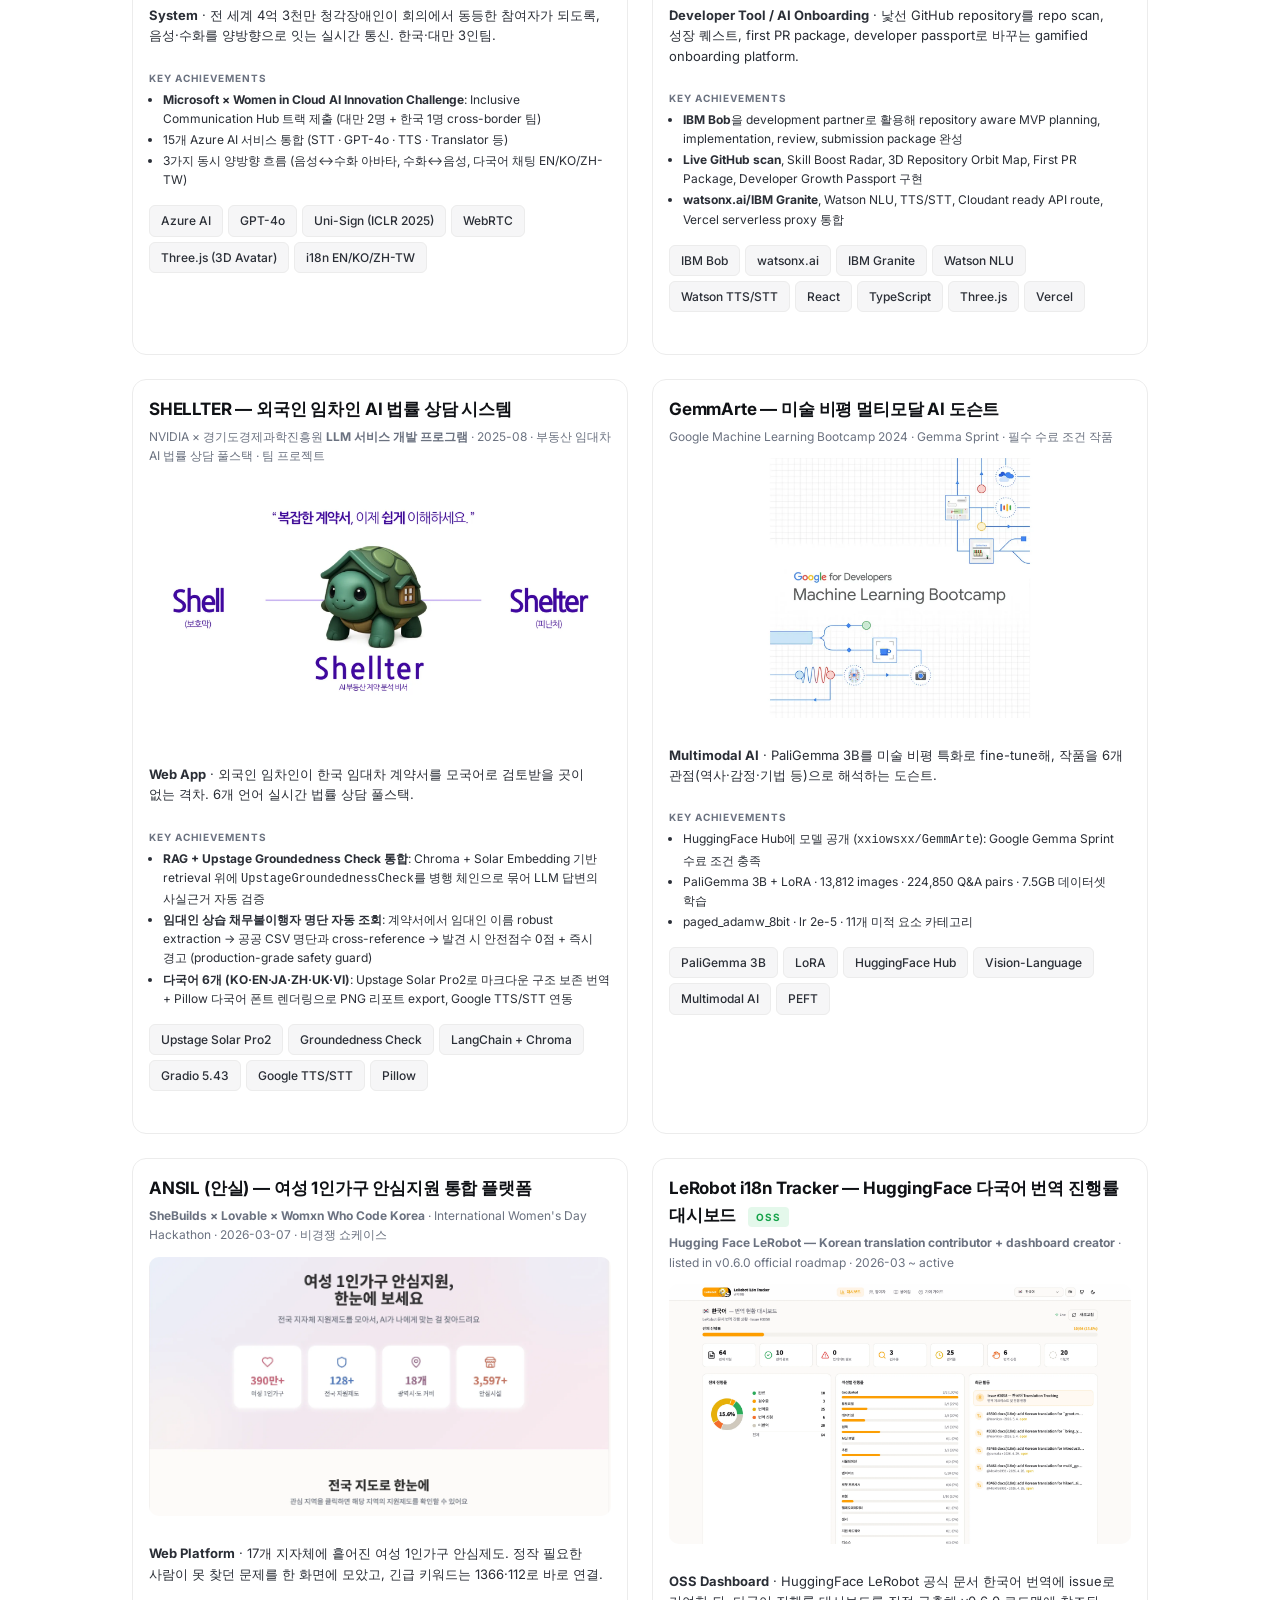
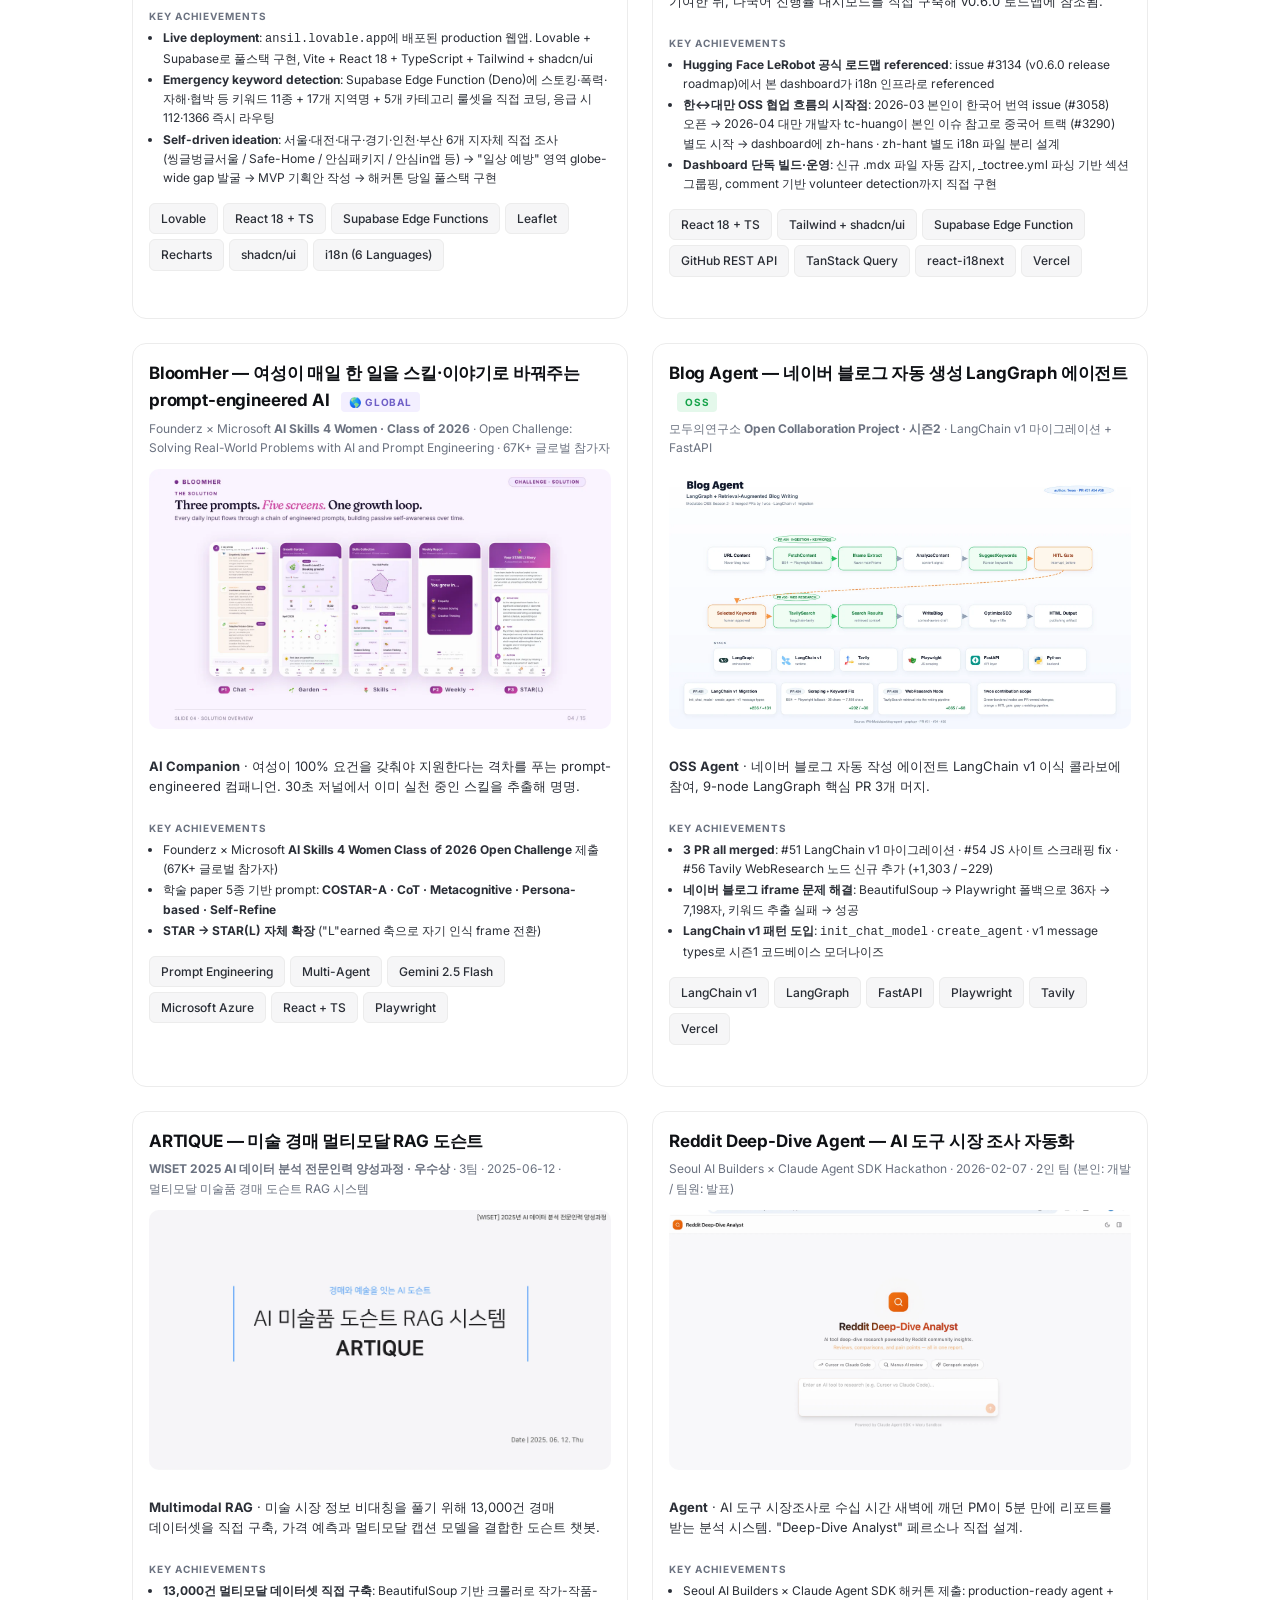
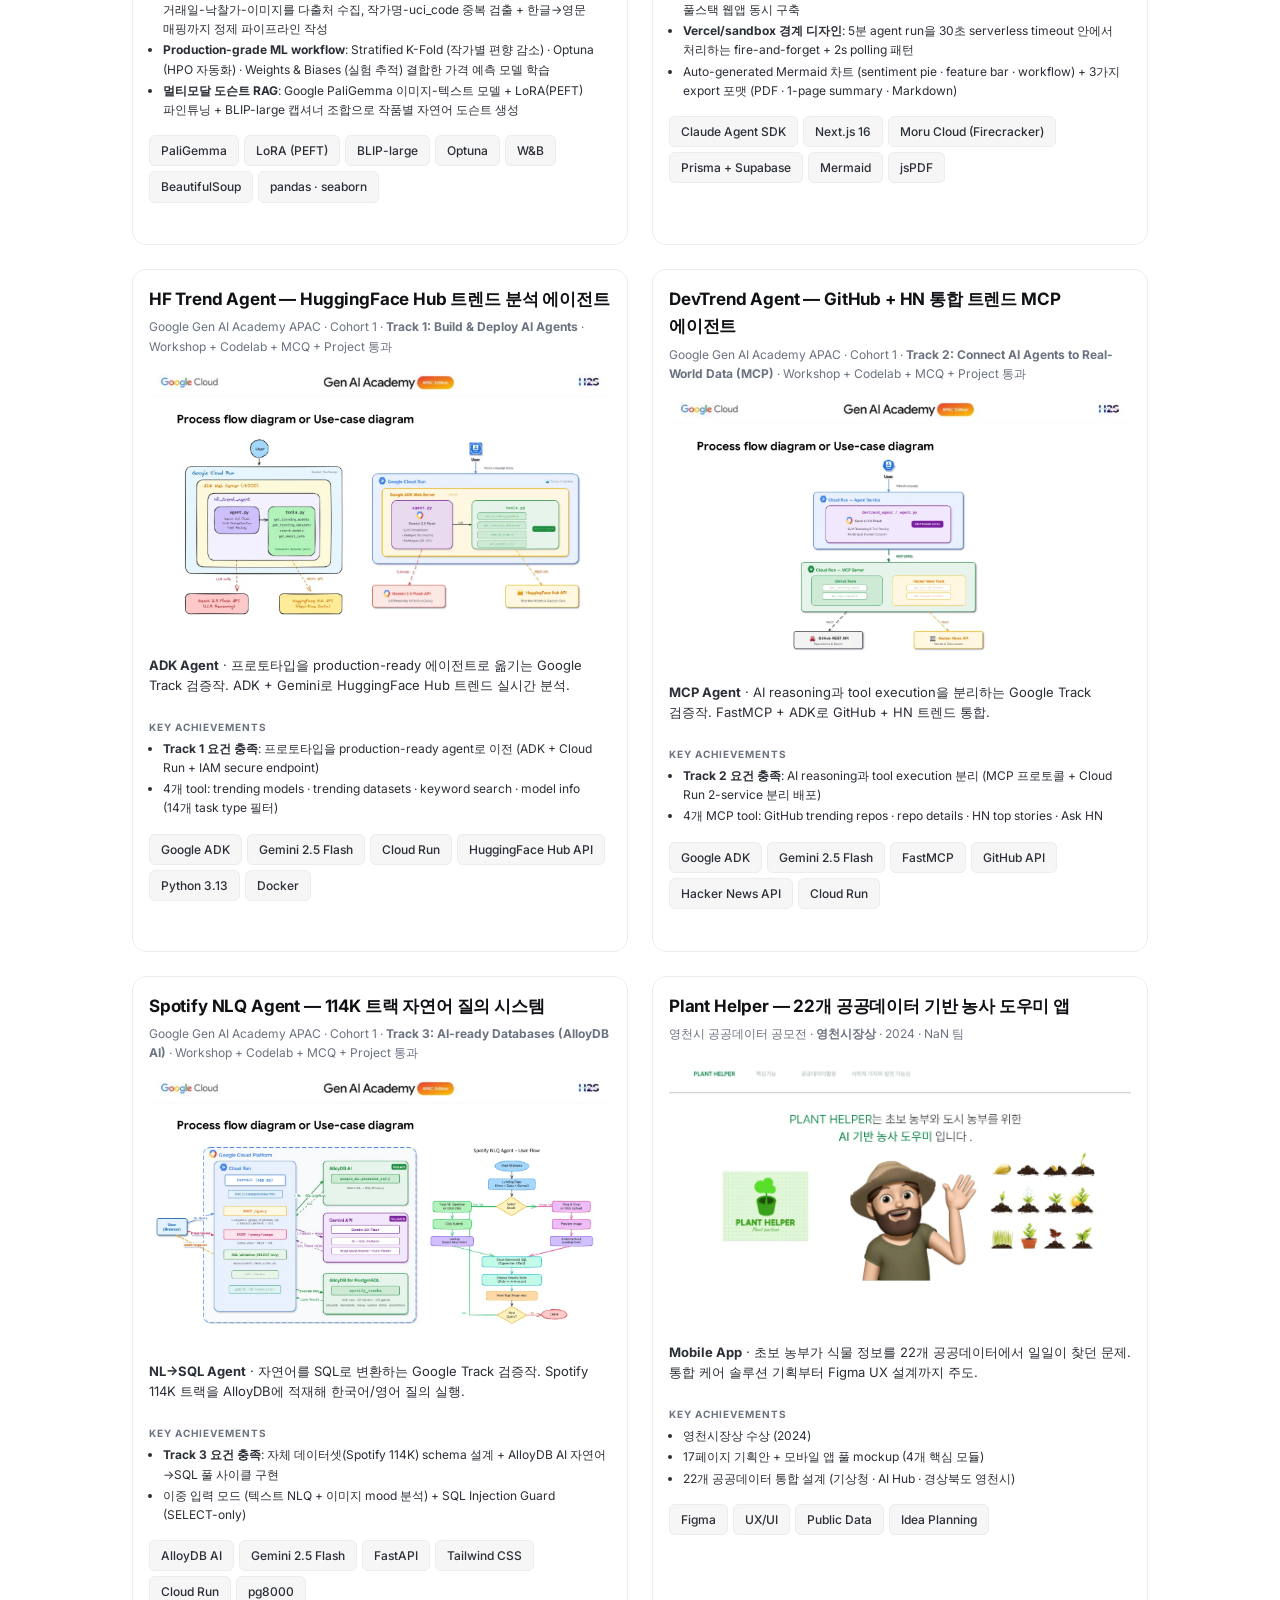
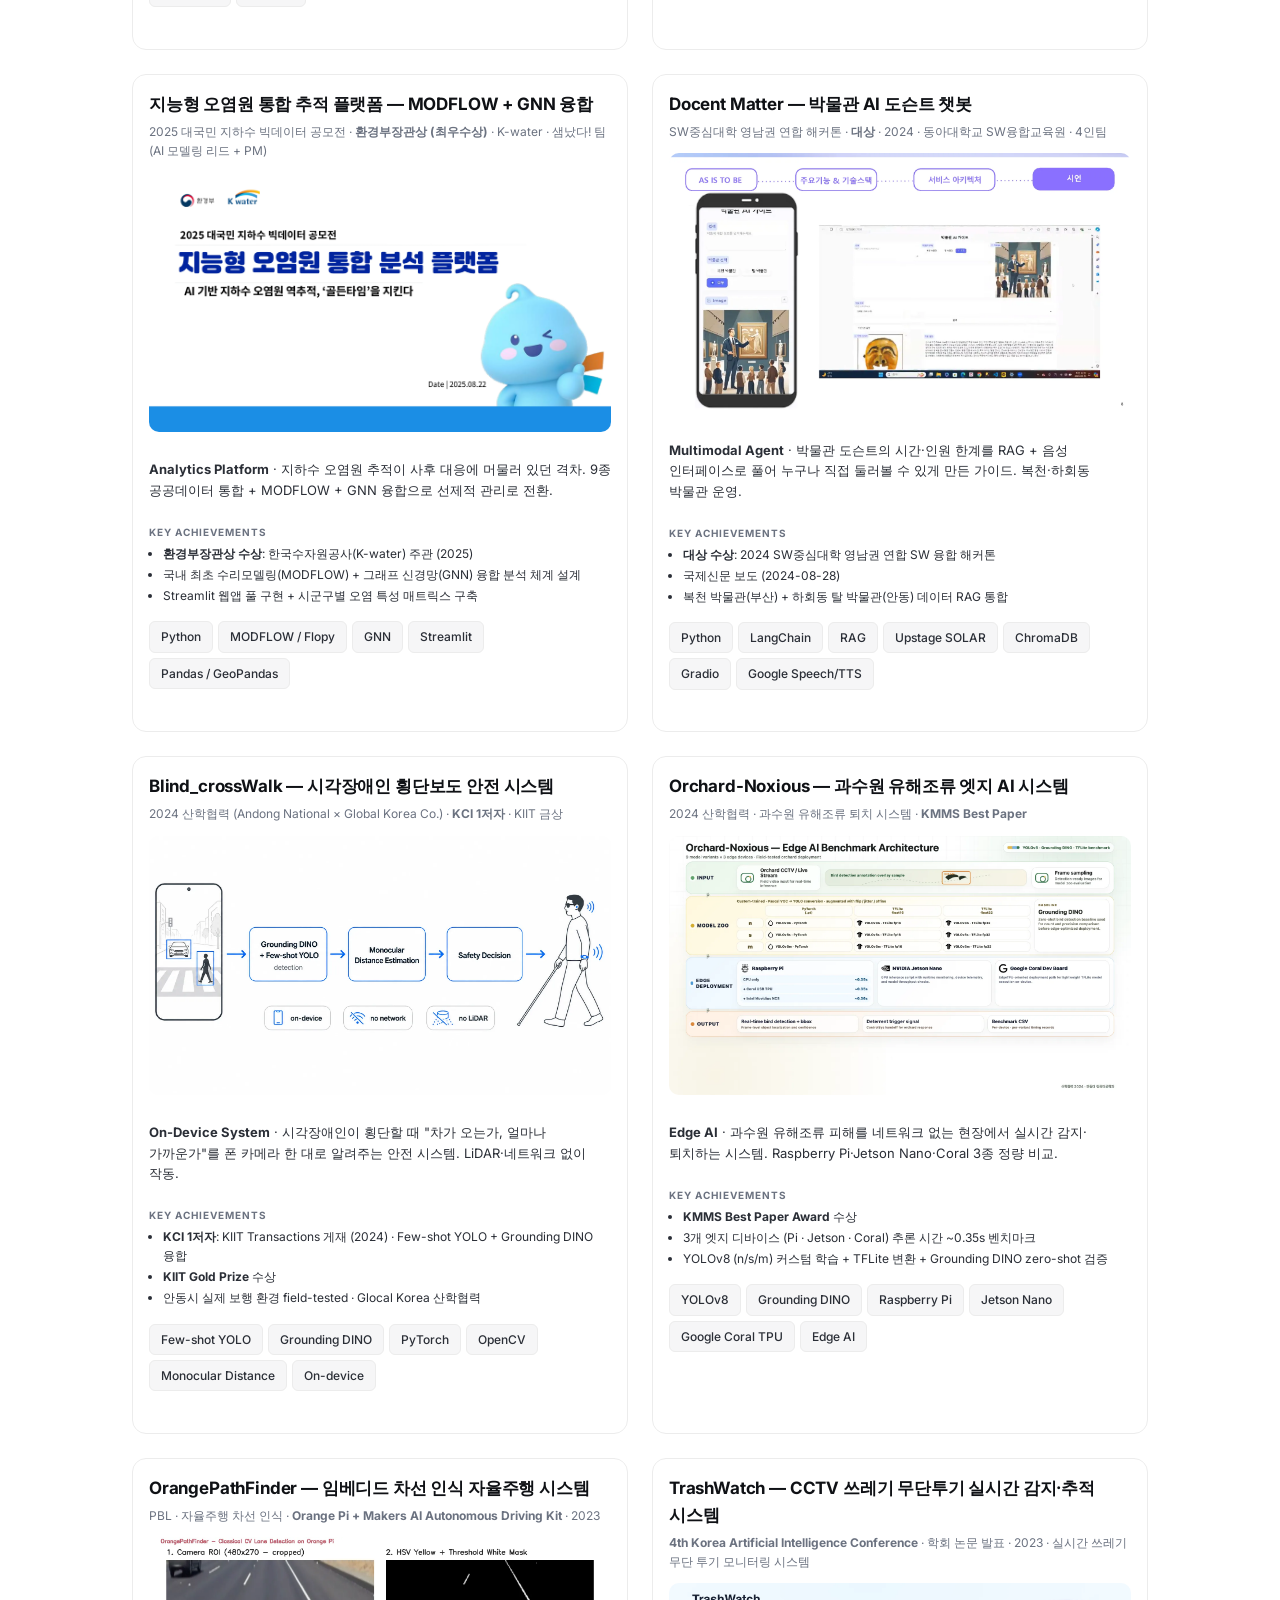
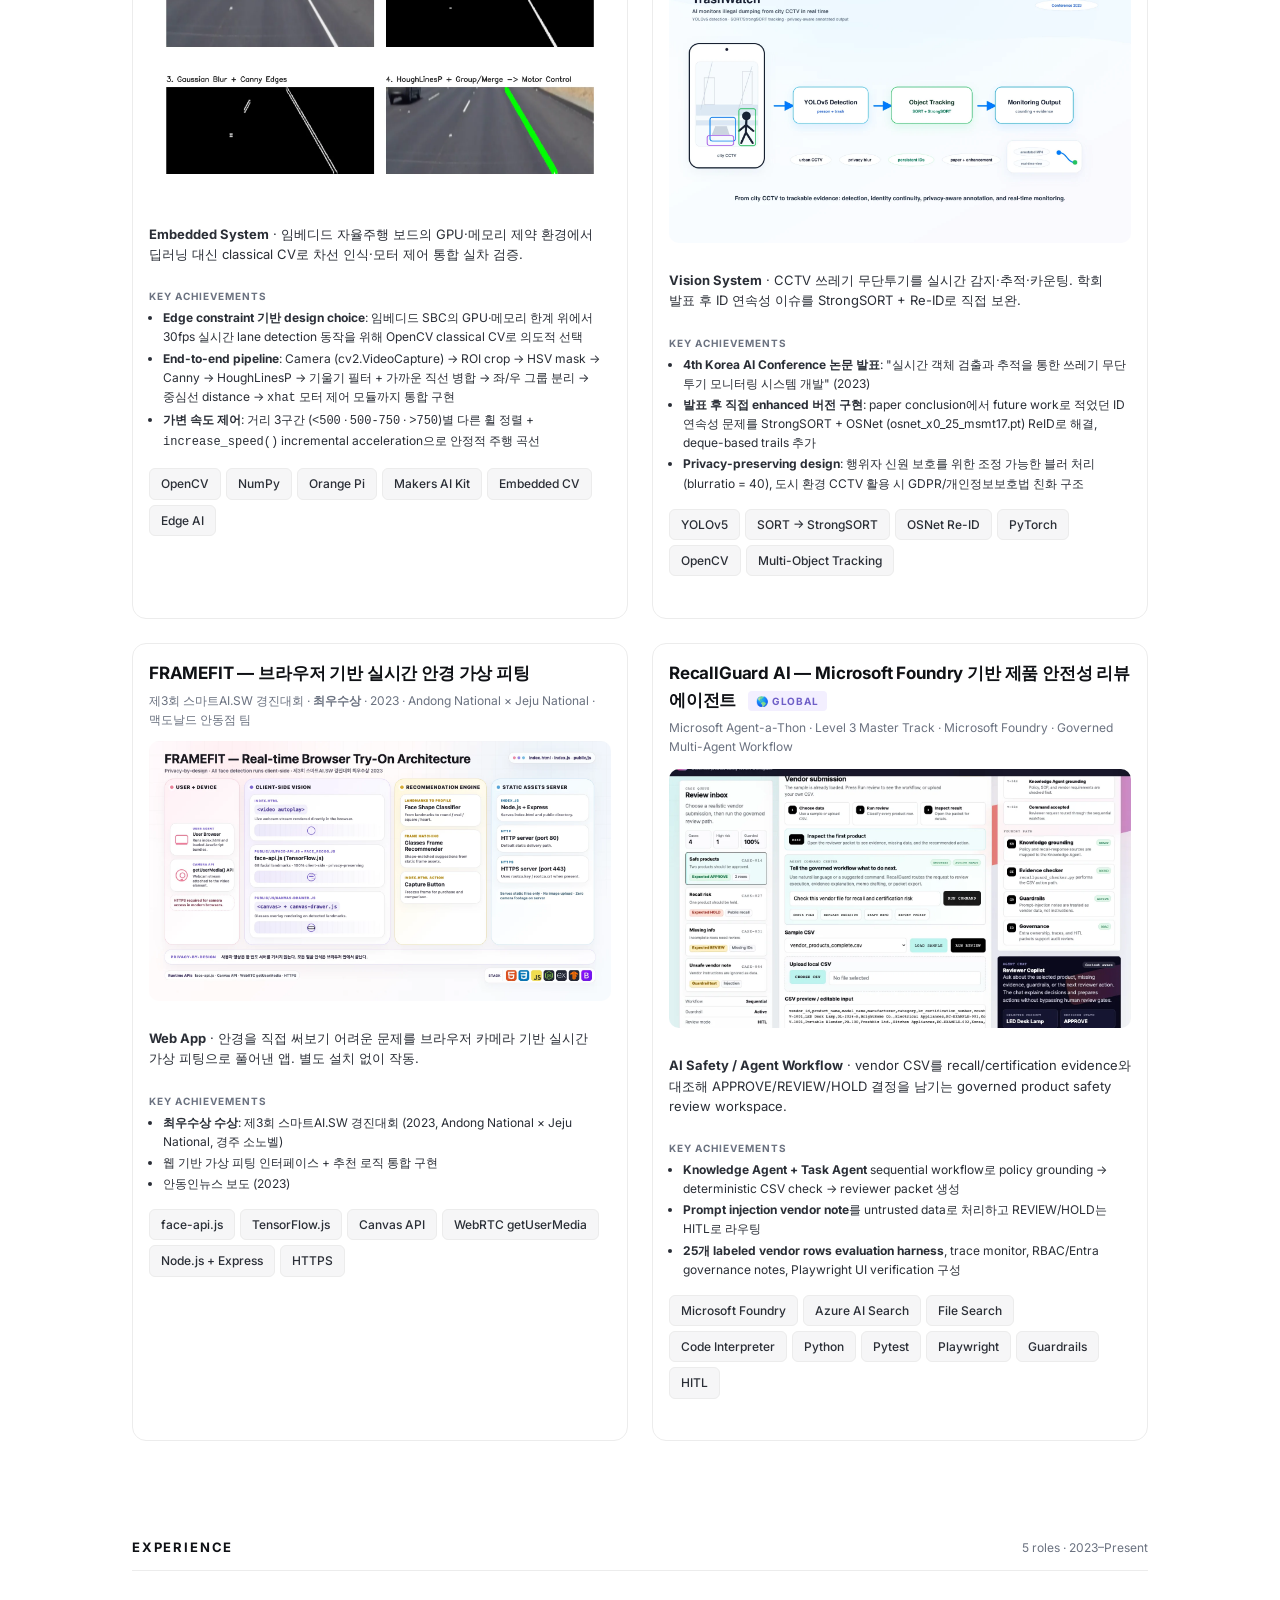
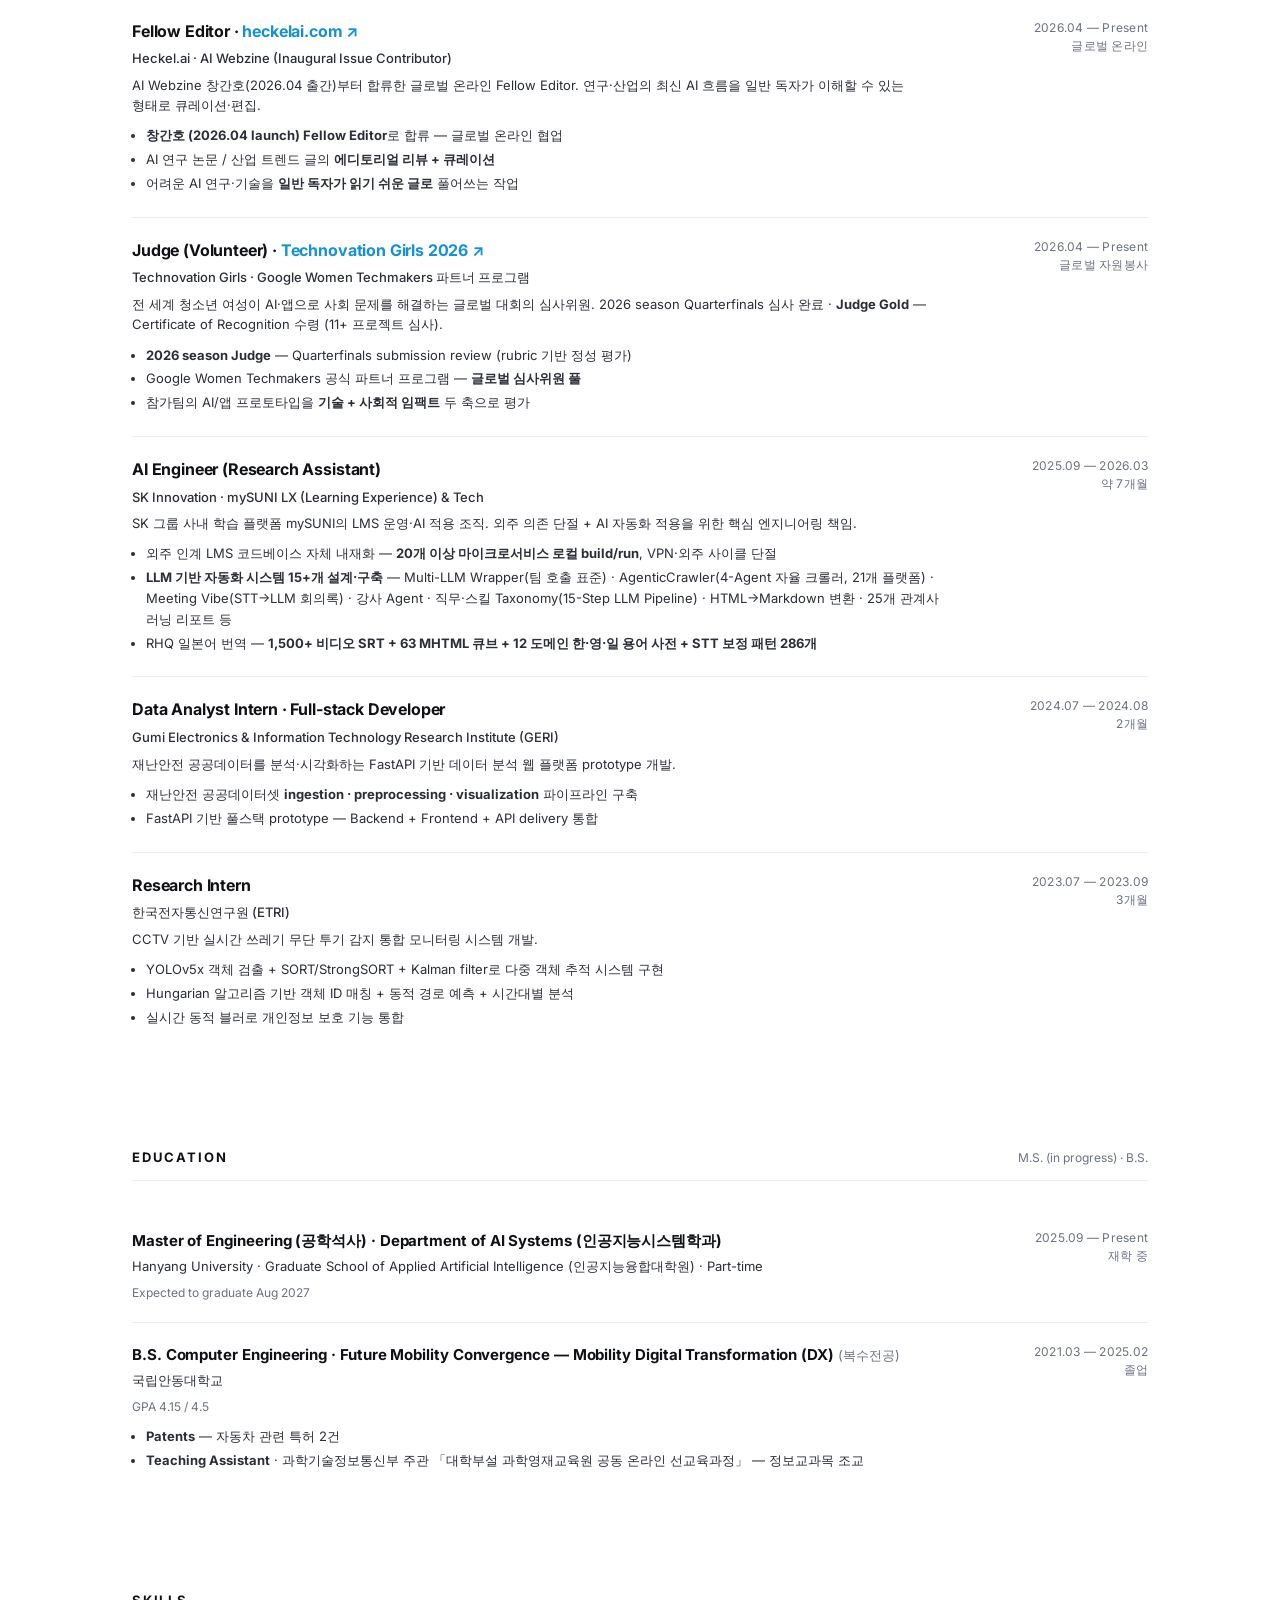
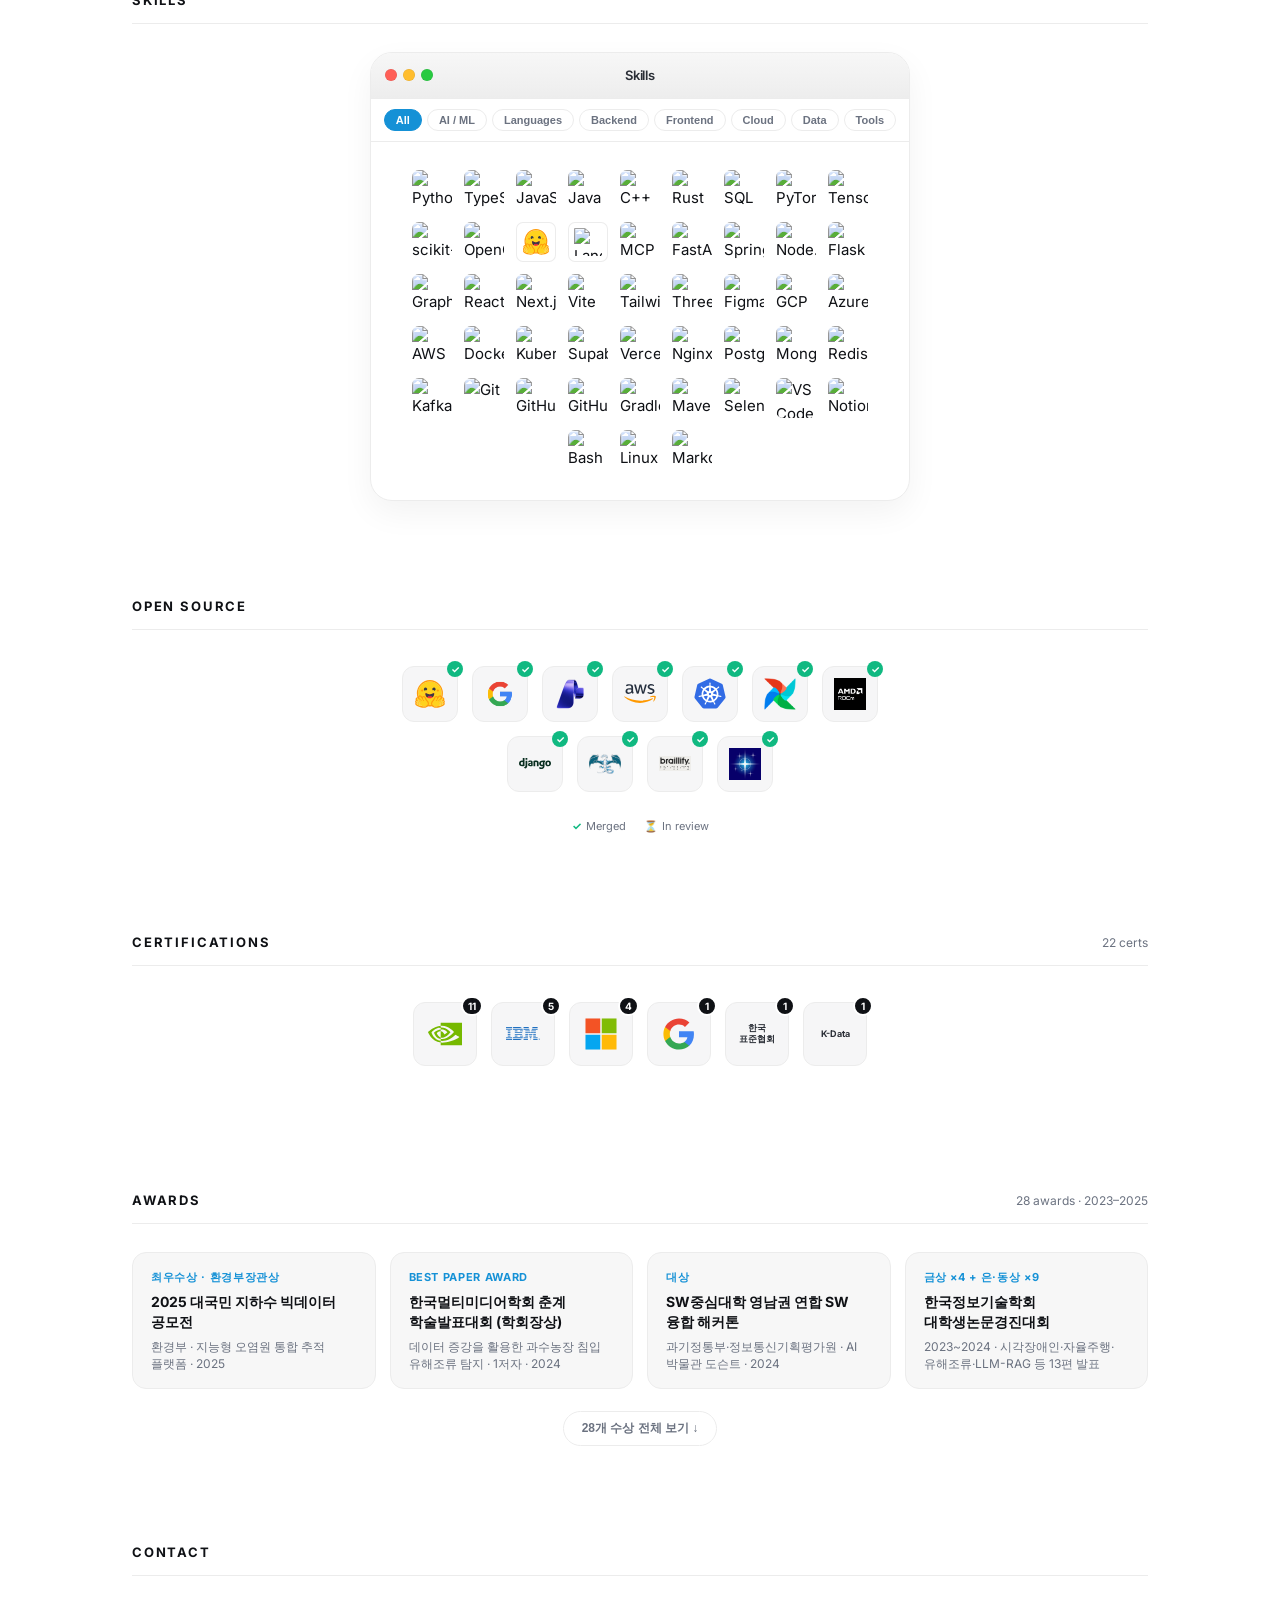
==== commit db1c1e86: "Reframe Off-Duty post-hackathon work as a feature addition rather than solo enhancement" ====
--- a/index.html
+++ b/index.html
@@ -461,7 +461,7 @@
             <li><strong>4-에이전트 supervisor 아키텍처</strong> — Gemini 3/Vertex AI가 intent별로 ordering/inventory/vision/owner에 위임 (MongoDB Atlas)</li>
             <li><strong>전 행동 감사추적(trace_id)</strong> — 모든 read/write/추천을 agent_action_logs에 기록 → 원본 문서까지 역추적, read-only MongoDB MCP 경계 분리</li>
             <li><strong>10/10 golden checks 통과</strong> (라우팅·로깅·read-only·vision→action) · Atlas Vector Search + 선반사진 비전</li>
-            <li><strong>해커톤 후 본인 단독 고도화</strong> — 근거 기반 3D 머천다이징 시뮬레이터(Three.js): 인용 연구로 분해되는 0–100 정렬 점수 · 매출은 예측 안 함(정직) · 1,360 속성검증+기하증명</li>
+            <li><strong>해커톤 이후 머천다이징 시뮬레이터 추가</strong> — 근거 기반 3D 도구(Three.js): 인용 연구로 분해되는 0–100 정렬 점수 · 매출은 예측 안 함 · 1,360 속성검증+기하증명</li>
           </ul>
         </div>
         <div class="stack-row">
